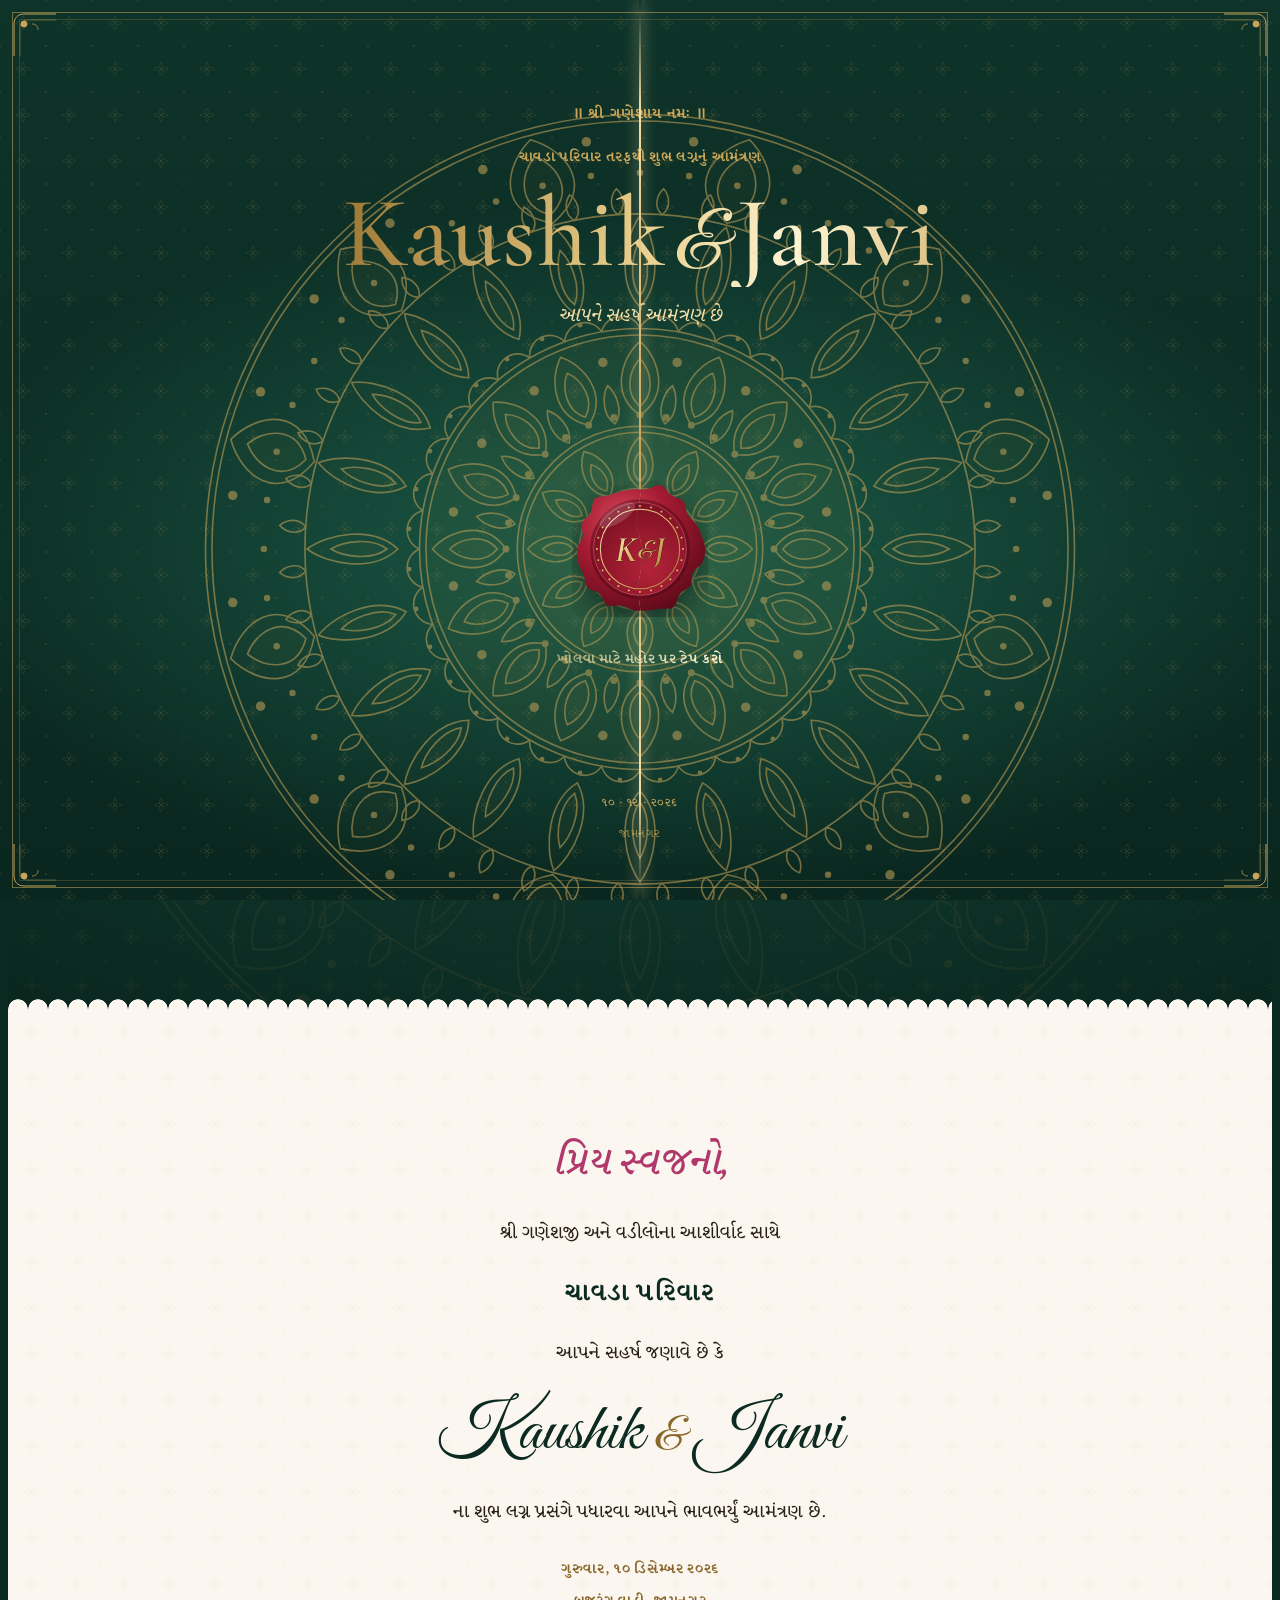
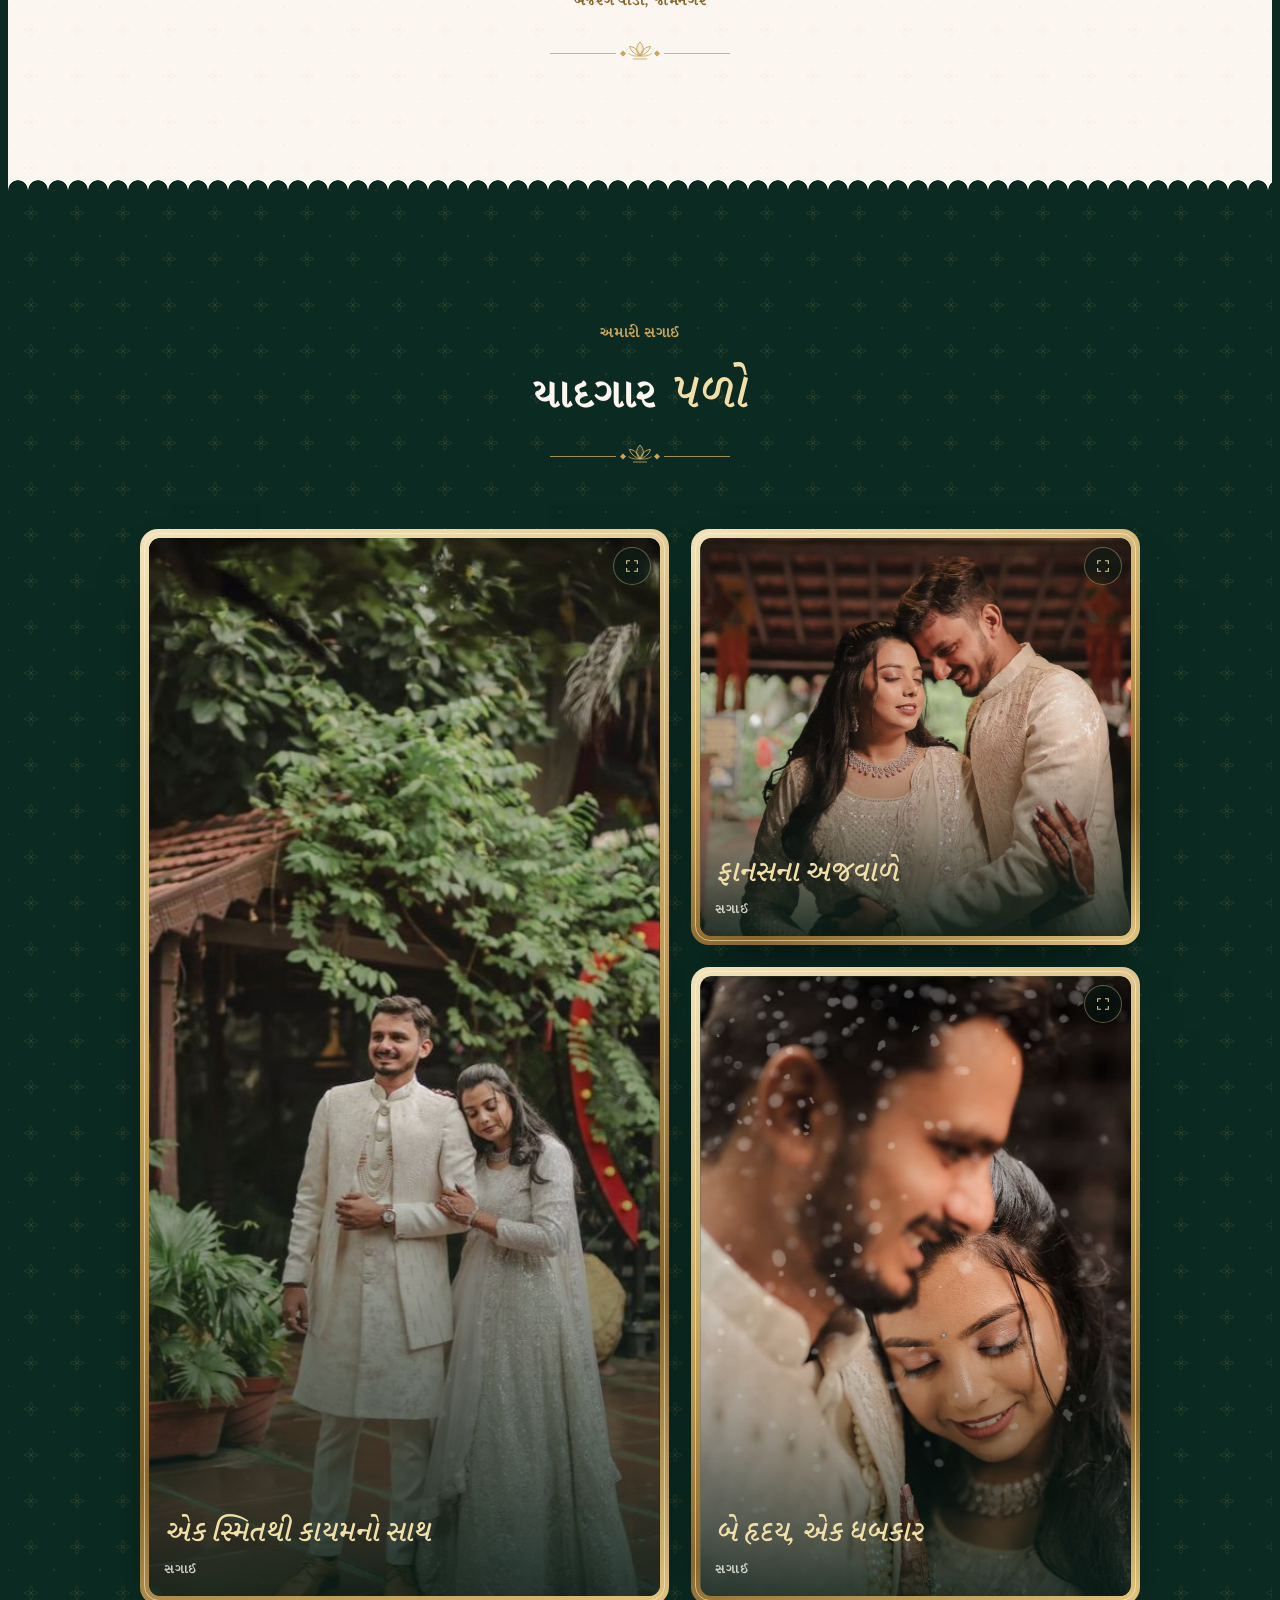
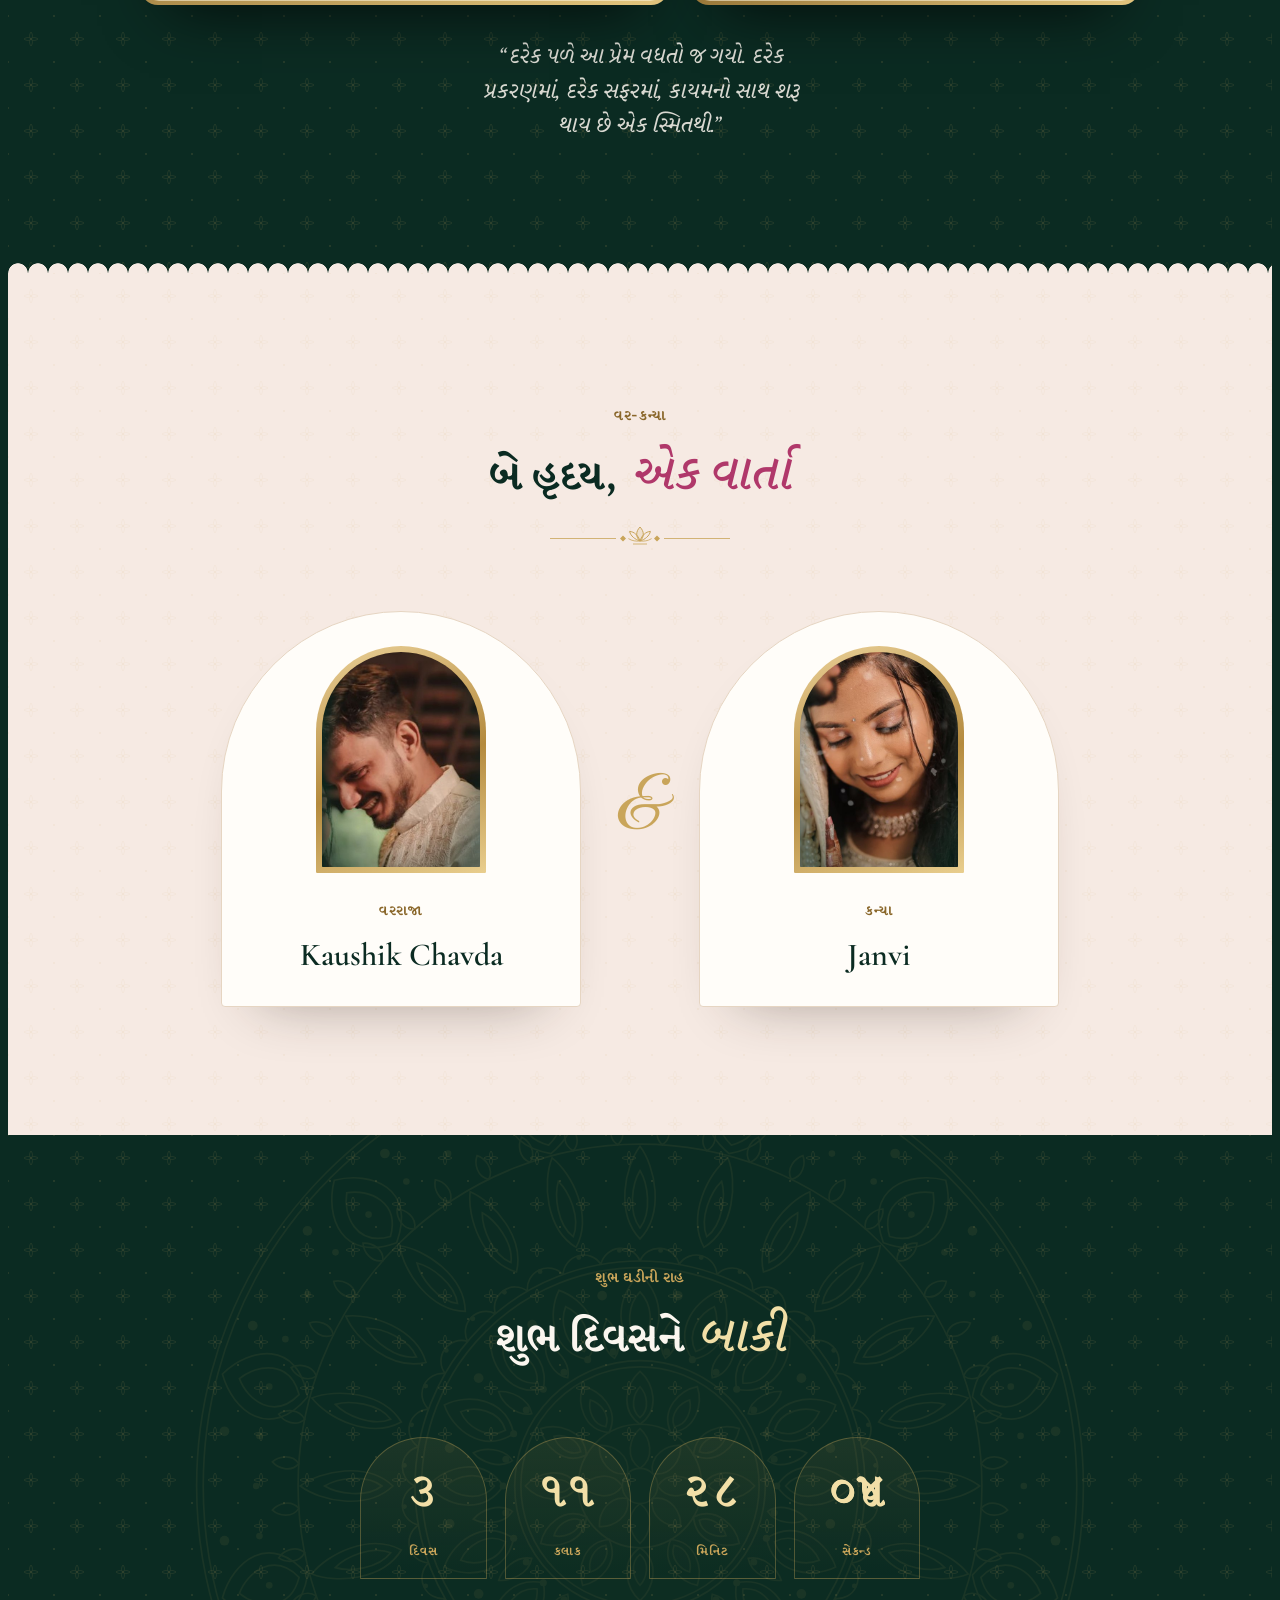
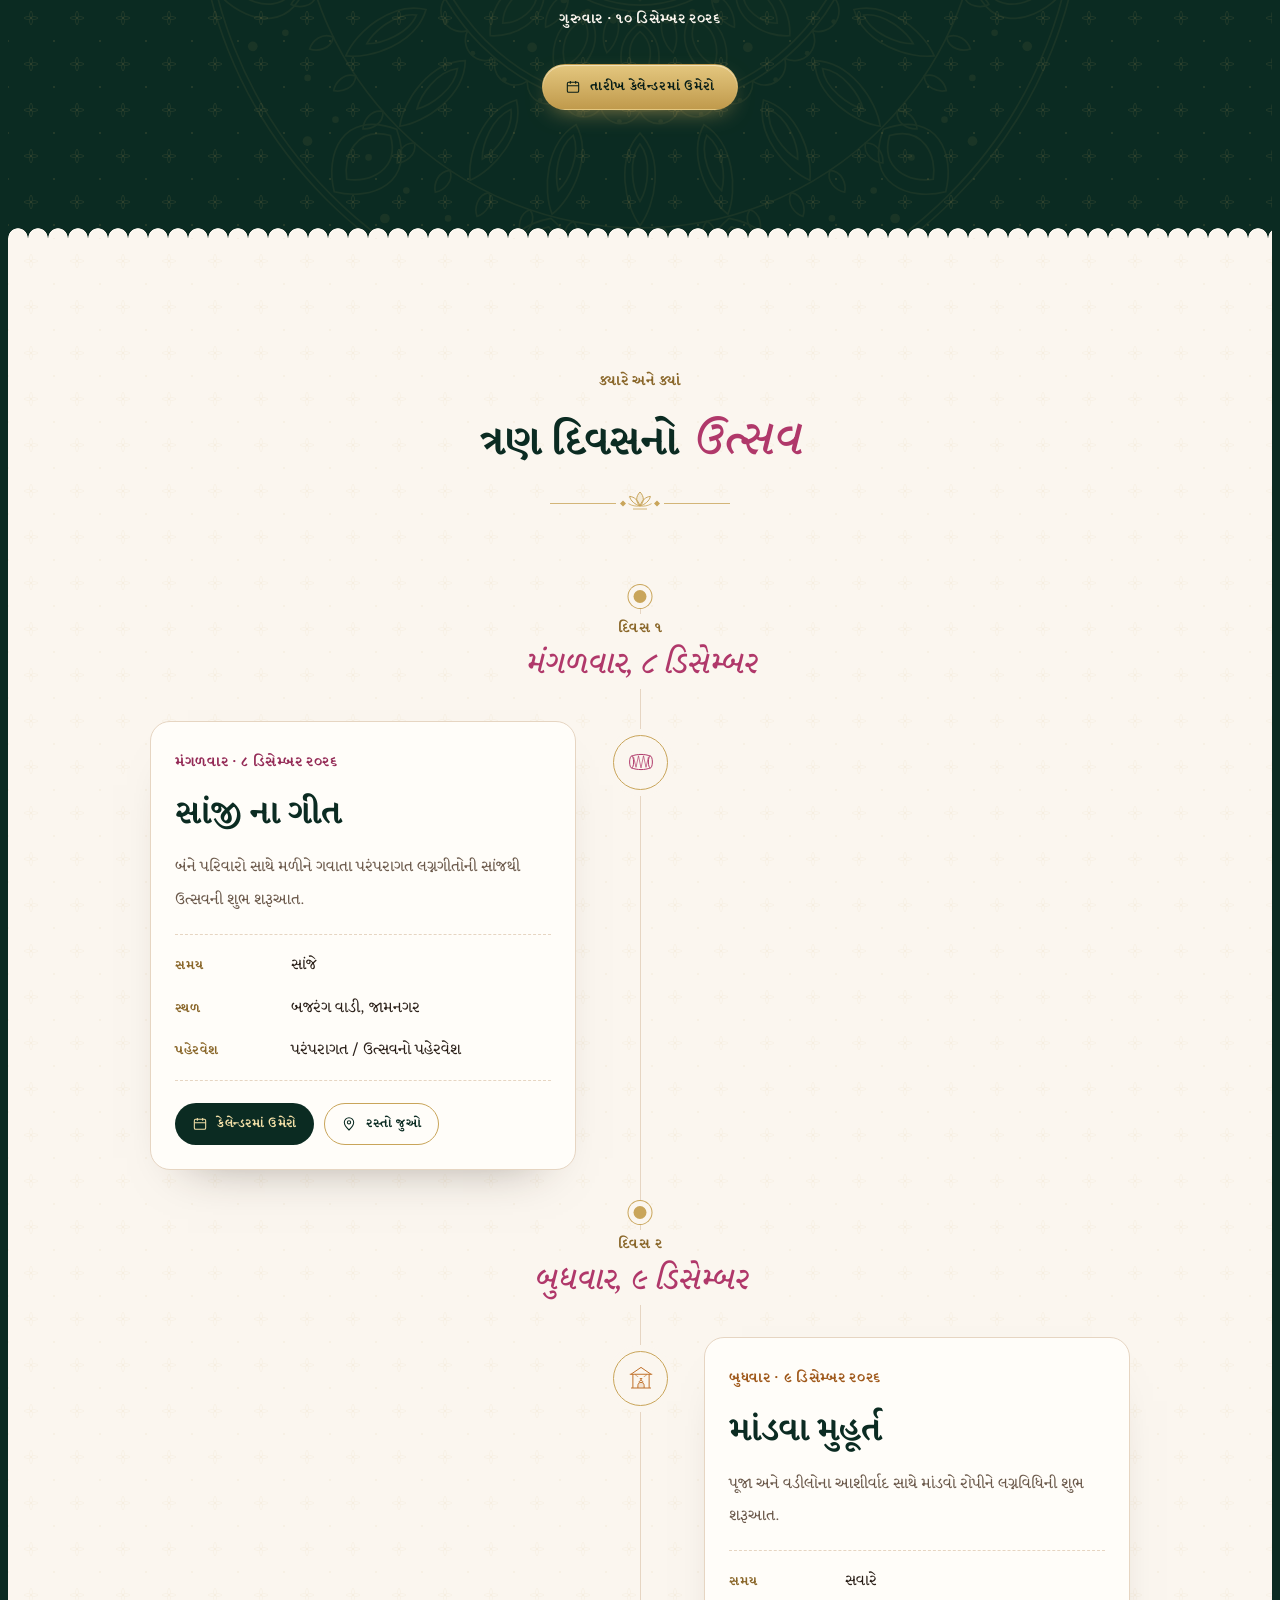
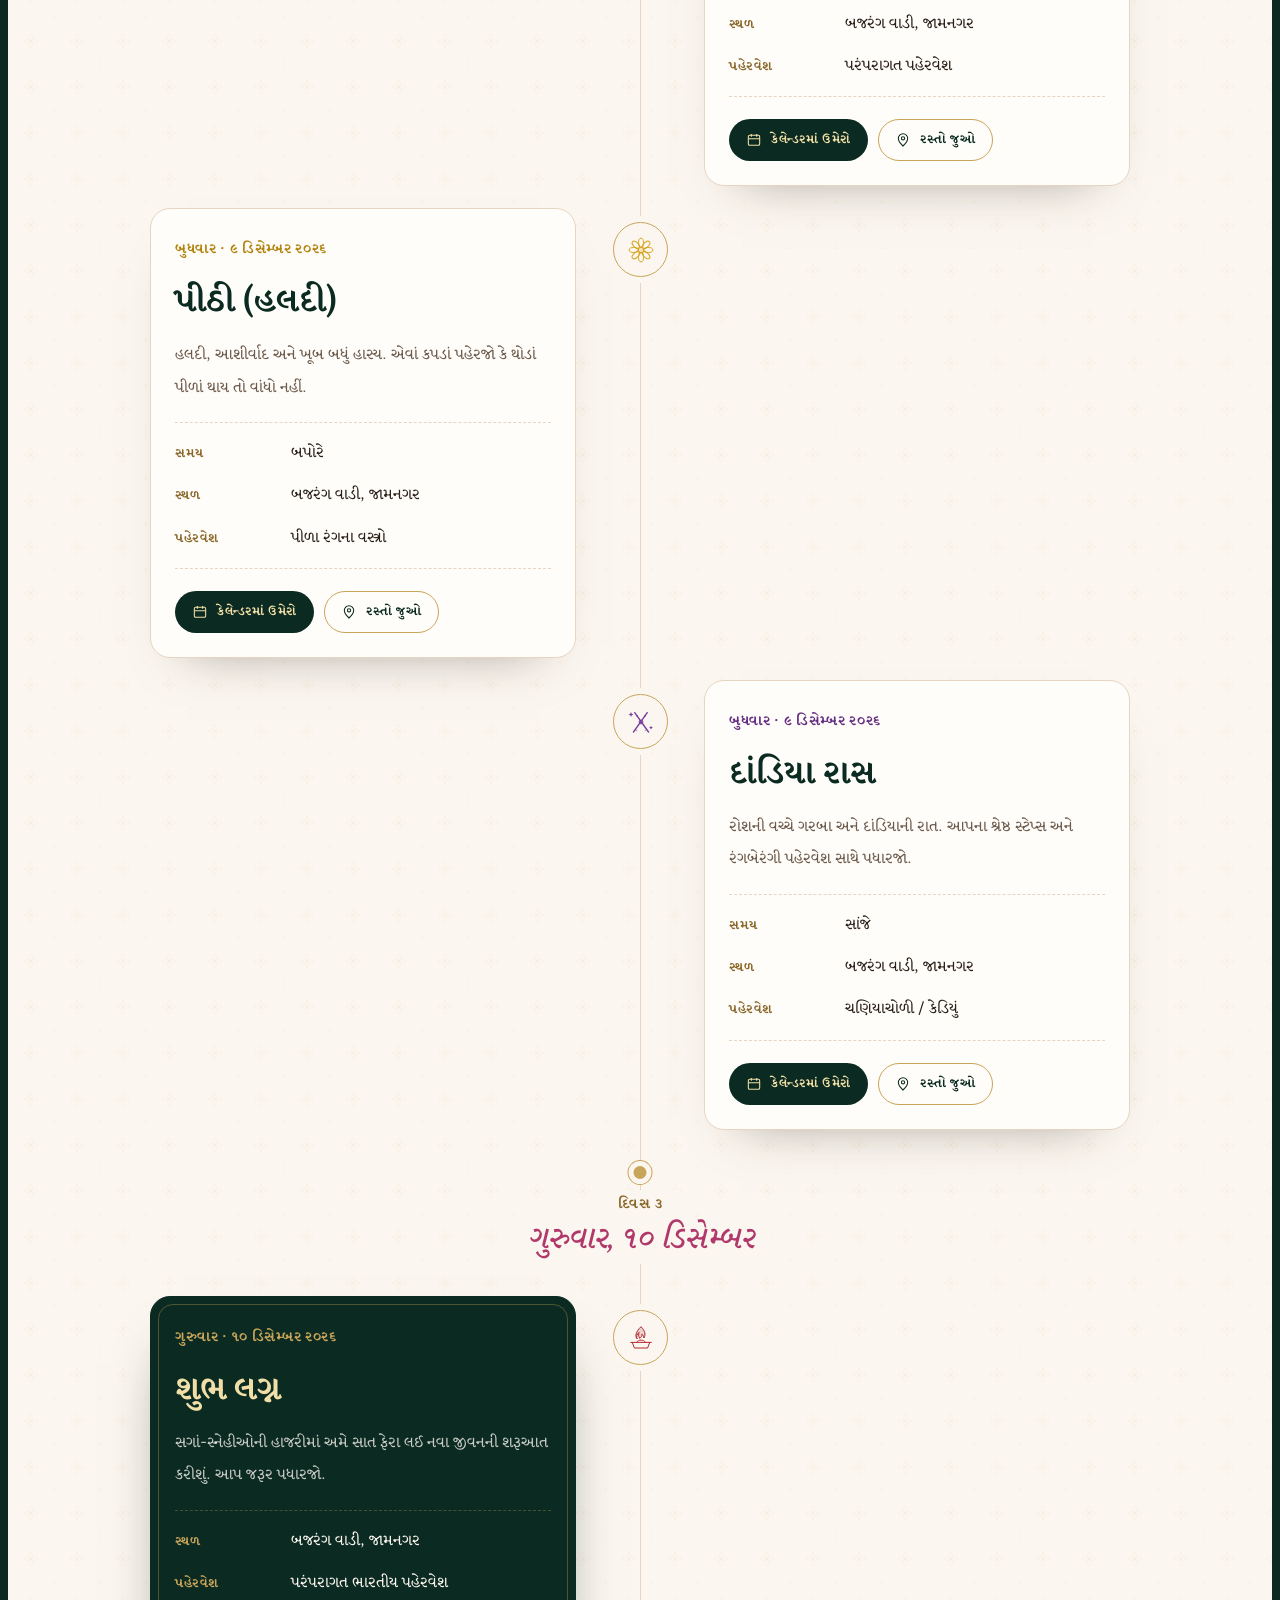
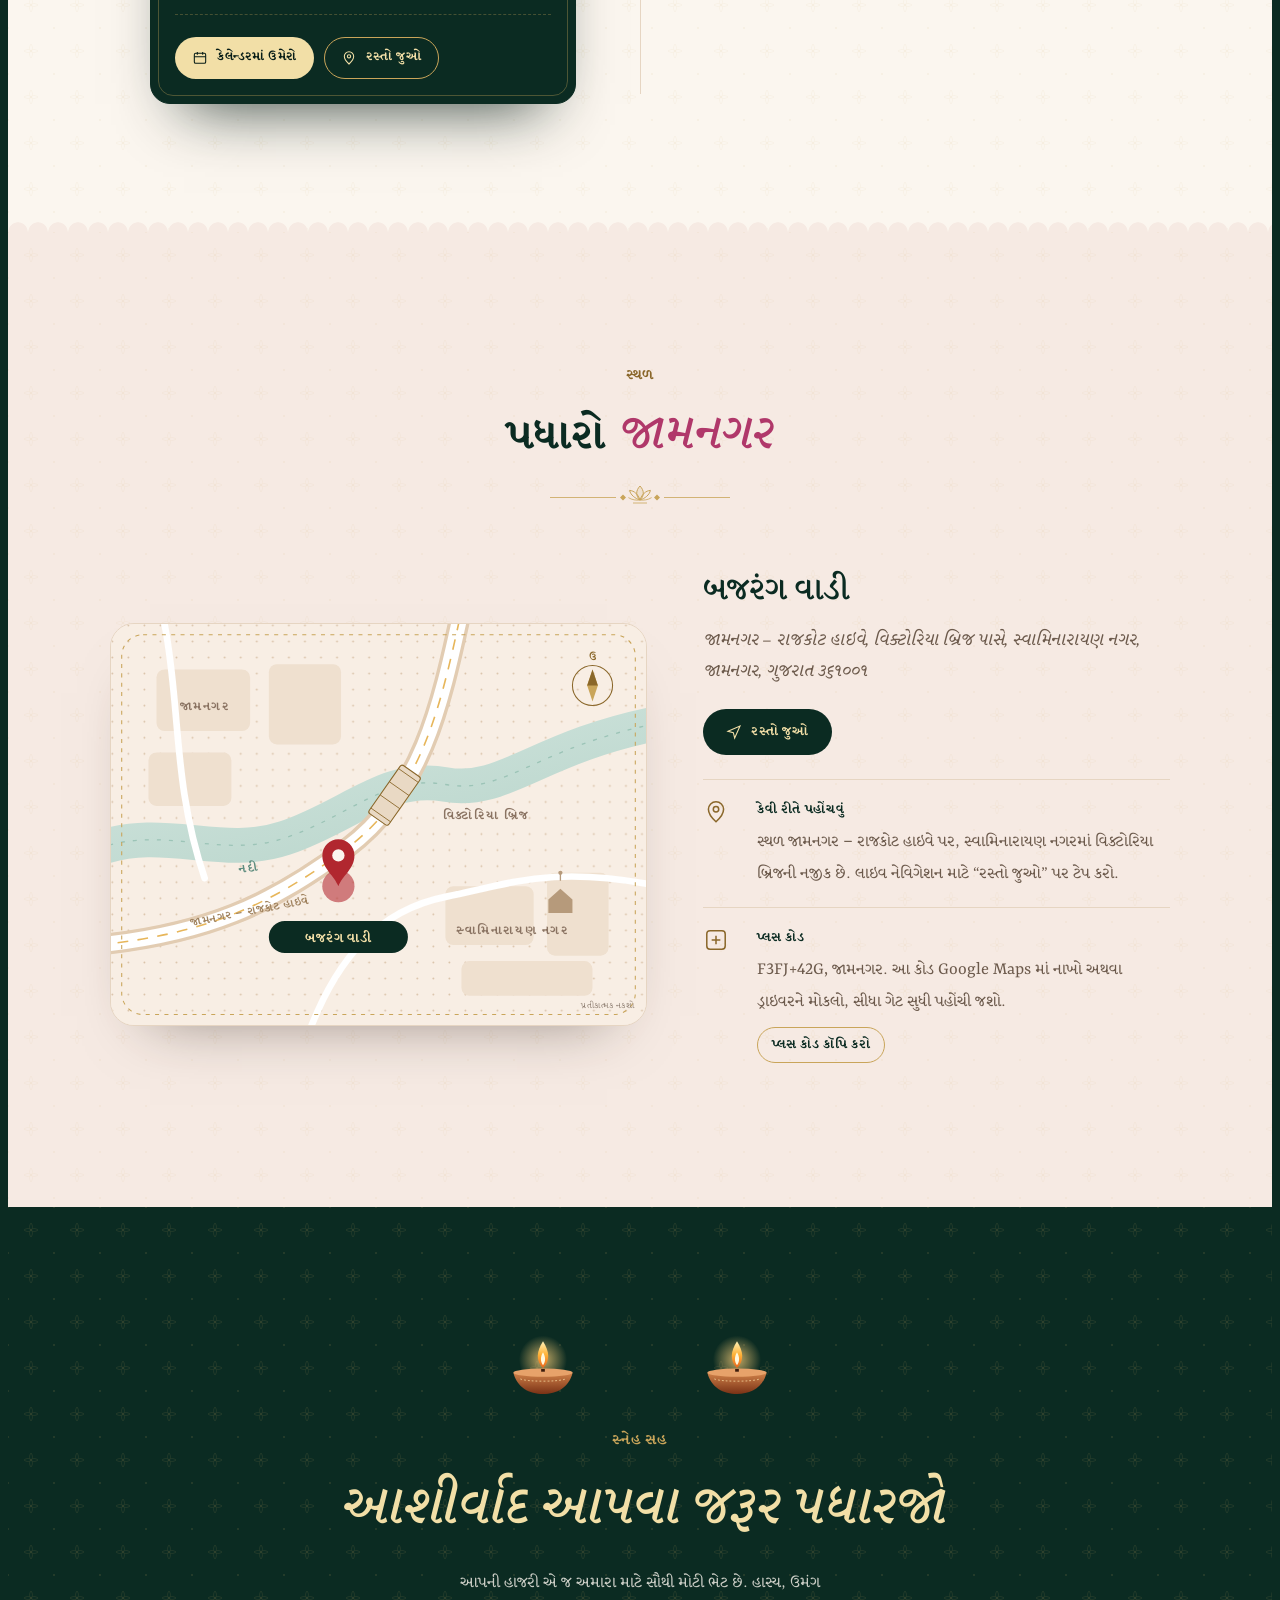
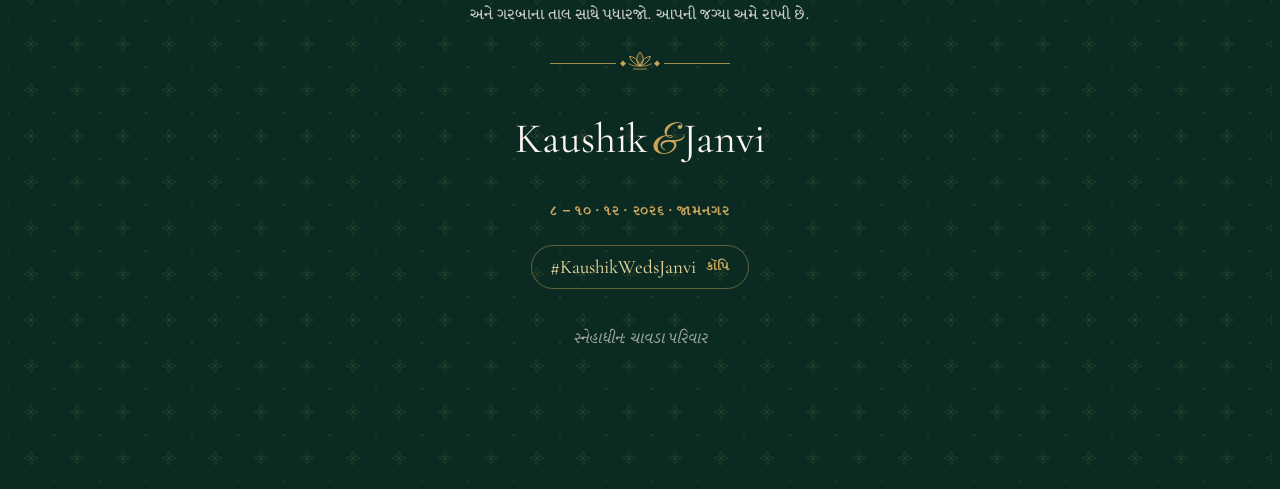
==== gu/index.html @ 01db0f42 "Rename Sangeet to Sanji na Geet, remove music and photo credit Co-Authored-By: Claude Opus 5.5 <nore" ====
<!doctype html>
<html lang="gu" prefix="og: https://ogp.me/ns#">
<head>
<meta charset="utf-8">
<meta name="viewport" content="width=device-width,initial-scale=1,viewport-fit=cover">
<title>Kaushik weds Janvi · શુભ લગ્ન</title>
<meta name="description" content="ચાવડા પરિવાર તરફથી સ્નેહભર્યું આમંત્રણ · ૮ – ૧૦ ડિસેમ્બર ૨૦૨૬ · બજરંગ વાડી, જામનગર">
<meta property="og:title" content="Kaushik weds Janvi · શુભ લગ્ન">
<meta property="og:description" content="ચાવડા પરિવાર તરફથી સ્નેહભર્યું આમંત્રણ · ૮ – ૧૦ ડિસેમ્બર ૨૦૨૬ · બજરંગ વાડી, જામનગર">
<meta property="og:image" content="https://manavchavda31.github.io/Manavchavda31/share/og-gu.jpg">
<meta property="og:image:secure_url" content="https://manavchavda31.github.io/Manavchavda31/share/og-gu.jpg">
<meta property="og:image:type" content="image/jpeg">
<meta property="og:image:width" content="1200">
<meta property="og:image:height" content="630">
<meta property="og:image:alt" content="Kaushik અને Janvi, ૮ – ૧૦ ડિસેમ્બર ૨૦૨૬, જામનગર">
<meta property="og:url" content="https://manavchavda31.github.io/Manavchavda31/gu/">
<meta property="og:type" content="website">
<meta property="og:site_name" content="Kaushik weds Janvi">
<meta name="twitter:card" content="summary_large_image">
<meta name="twitter:title" content="Kaushik weds Janvi · શુભ લગ્ન">
<meta name="twitter:description" content="ચાવડા પરિવાર તરફથી સ્નેહભર્યું આમંત્રણ · ૮ – ૧૦ ડિસેમ્બર ૨૦૨૬ · બજરંગ વાડી, જામનગર">
<meta name="twitter:image" content="https://manavchavda31.github.io/Manavchavda31/share/og-gu.jpg">
<meta name="theme-color" content="#0B2B22">
<link rel="icon" href="data:image/svg+xml,%3Csvg xmlns='http://www.w3.org/2000/svg' viewBox='0 0 64 64'%3E%3Ccircle cx='32' cy='32' r='30' fill='%230B2B22'/%3E%3Ctext x='32' y='42' text-anchor='middle' font-family='Georgia' font-style='italic' font-size='26' fill='%23F2DFA7'%3EK%26J%3C/text%3E%3C/svg%3E">
</head>
<body>
<title>Kaushik &amp; Janvi કંકોત્રી</title>
<meta name="claude:viewport-fit-sides" content="cover">
<meta name="description" content="ચાવડા પરિવાર તરફથી Kaushik અને Janvi ના શુભ લગ્નનું આમંત્રણ.">
<link rel="preconnect" href="https://fonts.googleapis.com">
<link rel="preconnect" href="https://fonts.gstatic.com" crossorigin>
<link rel="stylesheet" href="https://fonts.googleapis.com/css2?family=Cormorant+Garamond:ital,wght@0,400;0,500;0,600;0,700;1,400;1,500;1,600&family=Cinzel:wght@400;500;600&family=Great+Vibes&family=Rasa:ital,wght@0,400;0,500;0,600;0,700;1,400;1,500;1,600&family=Noto+Serif+Gujarati:wght@400;500;600&display=swap">
<script>document.documentElement.classList.add('js');document.documentElement.lang='gu';</script>
<style>
/* Layout: a folded card read top to bottom. Full-bleed bands alternate emerald and ivory with lace-scalloped seams;
   content sits in one narrow column, opening to two columns only for the couple, the timeline and the venue. */
:root{
  --emerald-950:#071D17; --emerald-900:#0B2B22; --emerald-800:#10392D; --emerald-700:#1A5242;
  --gold:#C9A55A; --gold-hi:#F2DFA7; --gold-lo:#8A672A;
  --paper:#FBF6EF; --blush:#F6EAE3; --ink:#2B2019; --ink-soft:#6C5A4C; --line:#E6D5C2;
  --rani:#B0386A; --sindoor:#B1272F; --marigold:#E8891E; --haldi:#D9A520; --lake:#CFE2DB;
  --f-display:"Cormorant Garamond","Cormorant",Garamond,"Times New Roman",serif;
  --f-script:"Great Vibes","Snell Roundhand","Apple Chancery",cursive;
  --f-label:"Cinzel","Trajan Pro",Georgia,serif;
  --f-body:"Cormorant Garamond",Garamond,Georgia,serif;
  --f-deva:"Tiro Devanagari Hindi","Noto Serif Devanagari","Kohinoor Devanagari",serif;
  --ease:cubic-bezier(.2,.8,.2,1);
  color-scheme:light;
}
*,*::before,*::after{box-sizing:border-box}
[hidden]{display:none!important}
html{scroll-behavior:smooth;-webkit-text-size-adjust:100%}
body{background:var(--emerald-900);color:var(--ink);font-family:var(--f-body);font-size:19.5px;font-weight:500;line-height:1.55;font-variant-numeric:lining-nums;-webkit-font-smoothing:antialiased;overflow-x:clip}
body.locked{overflow:hidden}
h1,h2,h3,p{margin:0}
h1,h2,h3{text-wrap:balance;font-weight:500}
a{color:inherit}
button{font:inherit;color:inherit}
:focus-visible{outline:2px solid var(--gold);outline-offset:3px;border-radius:4px}
::selection{background:var(--gold-hi);color:var(--emerald-900)}

/* ---------- shared type ---------- */
.eyebrow{font-family:var(--f-label);font-size:12.5px;font-weight:500;letter-spacing:.3em;text-transform:uppercase;color:var(--gold-lo)}
.green .eyebrow{color:var(--gold)}
.h2{font-family:var(--f-display);font-size:clamp(34px,7vw,54px);line-height:1.08;letter-spacing:-.005em;color:var(--emerald-900)}
.green .h2{color:var(--paper)}
.h2 em,.script{font-family:var(--f-script);font-style:normal;font-weight:400;color:var(--rani);font-size:1.12em;line-height:.8;letter-spacing:0;padding-inline:.04em}
.green .h2 em{color:var(--gold-hi)}
.deva{font-family:var(--f-deva);font-size:16px;letter-spacing:.04em;color:var(--gold)}
.foil{background:linear-gradient(105deg,#9C7631 0%,#E9CF8C 20%,#FFF4D2 30%,#C9A55A 44%,#8E6B2D 60%,#E7CB86 78%,#A8823A 100%);background-size:260% 100%;-webkit-background-clip:text;background-clip:text;color:transparent;animation:foil 8s linear infinite}
@keyframes foil{from{background-position:100% 0}to{background-position:-160% 0}}
.sh{display:grid;justify-items:center;gap:14px;text-align:center;margin-bottom:clamp(40px,7vw,64px)}
.orn{width:180px;height:22px;color:var(--gold)}
.orn svg{display:block;width:100%;height:100%}
.center{text-align:center}

/* ---------- bands ---------- */
.band{position:relative;overflow-x:clip;--bb:var(--paper);background:var(--bb);padding-block:clamp(76px,12vw,128px);padding-left:max(16px,env(safe-area-inset-left,0px));padding-right:max(16px,env(safe-area-inset-right,0px))}
.band::before{content:"";position:absolute;left:0;right:0;top:-10px;height:10px;background:radial-gradient(circle at 10px 10px,var(--bb) 9.4px,transparent 10px) 0 0/20px 20px repeat-x;pointer-events:none}
.band.green{--bb:var(--emerald-900);color:var(--paper)}
.band.blush{--bb:var(--blush)}
.band.paper{--bb:var(--paper)}
.wrap{max-width:1060px;margin:0 auto;position:relative}
.narrow{max-width:660px}
.texture::after{content:"";position:absolute;inset:0;pointer-events:none;opacity:.5;background-image:url("data:image/svg+xml,%3Csvg xmlns='http://www.w3.org/2000/svg' width='46' height='46' viewBox='0 0 46 46'%3E%3Cg fill='none' stroke='%23C9A55A' stroke-width='.6' opacity='.35'%3E%3Cpath d='M23 16c2 3 2 5 0 7c-2-2-2-4 0-7zM23 30c2-3 2-5 0-7c-2 2-2 4 0 7zM16 23c3-2 5-2 7 0c-2 2-4 2-7 0zM30 23c-3-2-5-2-7 0c2 2 4 2 7 0z'/%3E%3C/g%3E%3Cg fill='%23C9A55A' opacity='.35'%3E%3Ccircle cx='0' cy='0' r='1'/%3E%3Ccircle cx='46' cy='0' r='1'/%3E%3Ccircle cx='0' cy='46' r='1'/%3E%3Ccircle cx='46' cy='46' r='1'/%3E%3C/g%3E%3C/svg%3E")}
.paper.texture::after,.blush.texture::after{opacity:.28}
.band > .wrap{z-index:1}

/* ---------- buttons ---------- */
.btn{display:inline-flex;align-items:center;justify-content:center;gap:9px;min-height:46px;padding:0 22px;border-radius:999px;font-family:var(--f-label);font-size:13px;letter-spacing:.2em;text-transform:uppercase;text-decoration:none;cursor:pointer;border:1px solid transparent;transition:transform .3s var(--ease),background-color .3s,color .3s,box-shadow .3s}
.btn svg{width:16px;height:16px;flex:none}
.btn:hover{transform:translateY(-2px)}
.btn-gold{background:linear-gradient(180deg,#E4C77F,#C09A4C);color:var(--emerald-950);box-shadow:0 8px 24px -10px rgba(201,165,90,.8),inset 0 1px 0 rgba(255,255,255,.45)}
.btn-dark{background:var(--emerald-900);color:var(--gold-hi)}
.btn-dark:hover{background:var(--emerald-700)}
.btn-line{border-color:var(--gold);color:var(--emerald-900);background:transparent}
.btn-line:hover{background:var(--emerald-900);color:var(--gold-hi);border-color:var(--emerald-900)}
.green .btn-line{color:var(--gold-hi)}
.green .btn-line:hover{background:var(--gold-hi);color:var(--emerald-950);border-color:var(--gold-hi)}

/* ---------- petals canvas ---------- */
#petals{position:fixed;inset:0;width:100%;height:100%;pointer-events:none;z-index:60}

/* ---------- gate ---------- */
.gate{display:none}
.js .gate{display:block;position:fixed;inset:0;z-index:50;perspective:1700px;overflow:hidden;cursor:pointer;--seal-y:61%}
.door{position:absolute;top:0;bottom:0;width:50%;overflow:hidden;will-change:transform;backface-visibility:hidden;transition:transform 2s cubic-bezier(.66,0,.22,1) .45s,opacity .5s ease 2.05s}
.door-l{left:0;transform-origin:0 50%}
.door-r{right:0;transform-origin:100% 50%}
.door-face{position:absolute;top:0;bottom:0;width:200%}
.door-l .door-face{left:0}
.door-r .door-face{right:0}
.door::after{content:"";position:absolute;inset:0;opacity:0;transition:opacity 1.6s ease .5s;pointer-events:none}
.door-l::after{background:linear-gradient(90deg,rgba(0,0,0,.65),rgba(0,0,0,.15))}
.door-r::after{background:linear-gradient(270deg,rgba(0,0,0,.65),rgba(0,0,0,.15))}
.gate.open .door-l{transform:rotateY(-100deg);opacity:0}
.gate.open .door-r{transform:rotateY(100deg);opacity:0}
.gate.open .door::after{opacity:1}
.gate.fade{transition:opacity .7s ease;opacity:0}

.cover{position:absolute;inset:0;background:
   radial-gradient(ellipse 80% 55% at 50% 61%,#1C5B47 0%,rgba(16,57,45,.0) 70%),
   linear-gradient(180deg,#0E3329,#0A271F);color:var(--gold)}
.cover::before{content:"";position:absolute;inset:0;opacity:.55;background-image:inherit}
.cover-frame{position:absolute;inset:12px;border:1px solid rgba(201,165,90,.55);pointer-events:none}
.cover-frame::before{content:"";position:absolute;inset:6px;border:1px solid rgba(201,165,90,.22)}
.corner{position:absolute;width:46px;height:46px;color:var(--gold)}
.corner svg{width:100%;height:100%;display:block}
.corner.tl{top:-1px;left:-1px}.corner.tr{top:-1px;right:-1px;transform:scaleX(-1)}
.corner.bl{bottom:-1px;left:-1px;transform:scaleY(-1)}.corner.br{bottom:-1px;right:-1px;transform:scale(-1,-1)}
.cover-mandala{position:absolute;left:50%;top:var(--seal-y);width:min(150vw,98vh);aspect-ratio:1;transform:translate(-50%,-50%);color:var(--gold);opacity:.55}
.cover-mandala svg{width:100%;height:100%;display:block}
.cover-top{position:absolute;left:0;right:0;top:max(11%,64px);display:grid;justify-items:center;gap:12px;text-align:center;padding:0 24px}
.cover-label{font-family:var(--f-label);font-size:12px;letter-spacing:.42em;color:var(--gold);text-transform:uppercase}
.cover-names{font-family:var(--f-display);font-weight:500;font-size:clamp(40px,11vw,100px);line-height:1;letter-spacing:.01em;white-space:nowrap}
.cover-names i{font-family:var(--f-script);font-style:normal;font-size:.8em;padding:0 .12em}
.cover-guest{font-family:var(--f-body);font-style:italic;font-size:18px;color:var(--gold-hi);opacity:.92;min-height:1.4em}
.cover-bottom{position:absolute;left:0;right:0;bottom:max(6%,40px);text-align:center;font-family:var(--f-label);font-size:13px;letter-spacing:.38em;color:var(--gold)}
.cover-bottom span{display:block;margin-top:6px;font-size:11px;letter-spacing:.5em;opacity:.7}

.seam{position:absolute;top:0;bottom:0;left:50%;width:2px;margin-left:-1px;background:linear-gradient(180deg,transparent,var(--gold-hi) 12%,var(--gold) 50%,var(--gold-hi) 88%,transparent);box-shadow:0 0 14px 1px rgba(242,223,167,.55);transition:opacity .4s ease .6s}
.gate.open .seam{opacity:0}
.flash{position:absolute;inset:0;pointer-events:none;opacity:0;background:radial-gradient(ellipse 60% 70% at 50% 61%,#FFFBEE 0%,rgba(255,243,214,.9) 28%,rgba(255,232,190,0) 72%)}
.gate.open .flash{animation:flash 2.3s ease .3s forwards}
@keyframes flash{0%{opacity:0;transform:scaleX(.03)}28%{opacity:1;transform:scaleX(1)}100%{opacity:0;transform:scaleX(1.25)}}

.seal{position:absolute;left:50%;top:var(--seal-y);width:clamp(104px,28vw,136px);aspect-ratio:1;margin:0;padding:0;border:0;background:none;cursor:pointer;z-index:3;border-radius:50%;transform:translate(-50%,-50%)}
.seal-in{position:absolute;inset:0;transition:transform .4s var(--ease)}
.anim .seal-in{animation:stamp 1s cubic-bezier(.25,1.55,.45,1) 1.5s both}
.seal:hover .seal-in{transform:scale(1.05)}
.seal-half{position:absolute;inset:0;filter:drop-shadow(0 10px 16px rgba(0,0,0,.45));transition:transform 1.2s cubic-bezier(.45,0,.25,1),opacity 1s ease .2s}
.seal-half svg{display:block;width:100%;height:100%}
.seal-half.l{clip-path:polygon(0 0,52% 0,47% 30%,53% 55%,48% 78%,51% 100%,0 100%)}
.seal-half.r{clip-path:polygon(52% 0,100% 0,100% 100%,51% 100%,48% 78%,53% 55%,47% 30%)}
.seal::before,.seal::after{content:"";position:absolute;inset:-6px;border-radius:50%;border:1px solid var(--gold-hi);opacity:0;animation:halo 2.8s ease-out 2.6s infinite;pointer-events:none}
.seal::after{animation-delay:4s}
@keyframes halo{0%{transform:scale(.95);opacity:.75}100%{transform:scale(1.7);opacity:0}}
@keyframes stamp{0%{transform:scale(2.2) rotate(-14deg);opacity:0}55%{opacity:1}100%{transform:scale(1) rotate(0)}}
.gate.cracking .seal-in{animation:wobble .38s ease both}
@keyframes wobble{0%{transform:scale(1)}30%{transform:scale(.92) rotate(-3deg)}60%{transform:scale(1.06) rotate(2deg)}100%{transform:scale(1)}}
.gate.open .seal::before,.gate.open .seal::after{display:none}
.gate.open .seal-half.l{transform:translate(-70%,14%) rotate(-32deg);opacity:0}
.gate.open .seal-half.r{transform:translate(70%,14%) rotate(32deg);opacity:0}
.tap-hint{position:absolute;left:0;right:0;top:calc(var(--seal-y) + clamp(76px,17vw,96px));text-align:center;font-family:var(--f-label);font-size:12px;letter-spacing:.42em;text-transform:uppercase;color:var(--gold-hi);pointer-events:none;transition:opacity .4s}
.tap-hint span{display:inline-block;background:linear-gradient(90deg,rgba(242,223,167,.55) 0%,#FFF6DA 50%,rgba(242,223,167,.55) 100%);background-size:200% 100%;-webkit-background-clip:text;background-clip:text;color:transparent;animation:foil 3s linear infinite}
.gate.cracking .tap-hint{animation:none;opacity:0}
.gate.open .seal{visibility:hidden;transition:visibility 0s 1.3s}
.seal:focus-visible{outline-offset:8px;border-radius:50%}

/* gate entrance */
.anim .cover-top > *{opacity:0;transform:translateY(14px);animation:rise 1.2s var(--ease) both}
.anim .cover-top > :nth-child(1){animation-delay:.2s}
.anim .cover-top > :nth-child(2){animation-delay:.45s}
.anim .cover-top > :nth-child(3){animation-delay:.7s}
.anim .cover-top > :nth-child(4){animation-delay:1.1s}
.anim .cover-mandala{animation:mandalaIn 2.6s var(--ease) both}
.anim .cover-bottom,.anim .tap-hint{animation:fadeIn 1.2s ease 2.2s both}
@keyframes rise{to{opacity:1;transform:none}}
@keyframes fadeIn{from{opacity:0}to{opacity:1}}
@keyframes mandalaIn{from{opacity:0;transform:translate(-50%,-50%) scale(.86) rotate(-12deg)}to{opacity:.55;transform:translate(-50%,-50%) scale(1) rotate(0)}}

/* ---------- hero ---------- */
.hero{position:relative;min-height:100svh;display:grid;place-items:center;overflow:hidden;color:var(--paper);background:radial-gradient(ellipse 90% 60% at 50% 55%,#1A5442 0%,#0E3329 55%,#09241C 100%);padding:138px max(16px,env(safe-area-inset-right,0px)) 88px max(16px,env(safe-area-inset-left,0px))}
.hero-col{position:relative;z-index:1;display:grid;justify-items:center;gap:18px}
.hero-top{display:grid;justify-items:center;gap:8px;text-align:center}
.hero-top .eyebrow{color:var(--gold);font-size:12px;letter-spacing:.26em}
.hero-stage{position:absolute;inset:0;transition:transform 2.6s var(--ease) .3s,filter 2.2s ease .3s}
.anim body:not(.opened) .hero-stage{transform:scale(1.08);filter:brightness(.6)}
.hero-mandala{position:absolute;left:50%;top:55%;width:min(150vw,1100px);aspect-ratio:1;translate:-50% -50%;color:var(--gold);opacity:.13}
.hero-mandala > div{width:100%;height:100%;animation:spin 160s linear infinite}
.hero-mandala svg{width:100%;height:100%;display:block}
@keyframes spin{to{transform:rotate(360deg)}}
.toran{position:absolute;left:0;top:0;width:100%;height:170px;z-index:2;overflow:visible;transition:transform 1.5s var(--ease) .35s;filter:drop-shadow(0 6px 6px rgba(0,0,0,.35))}
.anim body:not(.opened) .toran{transform:translateY(-110%)}
.strand{transform-box:fill-box;transform-origin:50% 0;animation:sway var(--d,3s) ease-in-out var(--dl,0s) infinite alternate}
@keyframes sway{from{transform:rotate(-3.2deg)}to{transform:rotate(3.2deg)}}

.arch-box{position:relative;z-index:1;width:min(88vw,440px);aspect-ratio:300/468}
.arch-photo{position:absolute;inset:0;-webkit-mask:url("data:image/svg+xml,%3Csvg xmlns='http://www.w3.org/2000/svg' viewBox='0 0 300 468' preserveAspectRatio='none'%3E%3Cpath d='M22 468V194C22 122 98 96 150 40C202 96 278 122 278 194V468Z'/%3E%3C/svg%3E") center/100% 100% no-repeat;mask:url("data:image/svg+xml,%3Csvg xmlns='http://www.w3.org/2000/svg' viewBox='0 0 300 468' preserveAspectRatio='none'%3E%3Cpath d='M22 468V194C22 122 98 96 150 40C202 96 278 122 278 194V468Z'/%3E%3C/svg%3E") center/100% 100% no-repeat;overflow:hidden;background:var(--emerald-800);transition:opacity 2s ease .9s,transform 2.4s var(--ease) .9s}
.arch-photo img{display:block;width:100%;height:100%;object-fit:cover;object-position:52% 0%;transform-origin:50% 22%;animation:kenburns 22s ease-in-out infinite alternate}
.arch-photo::after{content:"";position:absolute;inset:0;background:linear-gradient(0deg,rgba(8,32,25,.97) 0%,rgba(8,32,25,.9) 26%,rgba(8,32,25,.45) 46%,rgba(8,32,25,0) 62%),radial-gradient(ellipse 80% 50% at 50% 20%,transparent 50%,rgba(8,32,25,.35))}
@keyframes kenburns{from{transform:scale(1.02)}to{transform:scale(1.13) translateY(1.5%)}}
.anim body:not(.opened) .arch-photo{opacity:0;transform:scale(.94)}
.arch{position:absolute;inset:0;width:100%;height:100%;overflow:visible}
.arch path{fill:none;stroke:var(--gold);stroke-width:1.1}
.arch .a2{stroke-width:.6;opacity:.7}
.arch .fin{fill:var(--gold)}
.anim .arch path.draw{stroke-dasharray:1 1;stroke-dashoffset:1}
.anim .opened .arch path.draw{animation:draw 2.8s cubic-bezier(.6,0,.2,1) .8s forwards}
.anim .arch .fin{opacity:0}
.anim .opened .arch .fin{animation:fadeIn 1s ease 2.6s forwards}
@keyframes draw{to{stroke-dashoffset:0}}
.hero-inner{position:absolute;left:0;right:0;bottom:0;display:grid;justify-items:center;gap:10px;text-align:center;padding:0 9% 9%}
.hero-inner .eyebrow{color:var(--gold);font-size:12px;letter-spacing:.24em}
.names{display:grid;justify-items:center;gap:0;font-family:var(--f-display);font-weight:500;font-size:clamp(54px,15.5vw,92px);line-height:.95;margin-block:4px;text-shadow:0 2px 18px rgba(0,0,0,.25)}
.names .weds{font-family:var(--f-script);font-size:.5em;color:var(--gold-hi);line-height:1.1}
.hero .date{font-family:var(--f-label);font-size:14px;letter-spacing:.34em;color:var(--gold-hi)}
.hero .place{font-family:var(--f-body);font-style:italic;font-size:19px;color:rgba(251,246,239,.85)}
.anim .hero-inner > *,.anim .hero-top > *{opacity:0}
.anim .opened .hero-inner > *,.anim .opened .hero-top > *{animation:rise 1.2s var(--ease) both;animation-delay:var(--d)}
.anim .opened .names .nm{animation:nameIn 1.8s var(--ease) both;animation-delay:var(--d)}
.anim .names .nm,.anim .names .weds{opacity:0}
.anim .opened .names .weds{animation:rise 1.2s var(--ease) both;animation-delay:var(--d)}
@keyframes nameIn{from{opacity:0;letter-spacing:.32em;filter:blur(10px)}to{opacity:1;letter-spacing:.01em;filter:blur(0)}}
.scroll-cue{position:absolute;left:50%;bottom:26px;translate:-50% 0;display:grid;justify-items:center;gap:10px;font-family:var(--f-label);font-size:11px;letter-spacing:.4em;color:var(--gold);text-decoration:none;z-index:2}
.scroll-cue i{display:block;width:1px;height:42px;background:linear-gradient(var(--gold),transparent);transform-origin:top;animation:cue 2.2s ease-in-out infinite}
@keyframes cue{0%{transform:scaleY(0);opacity:1}60%{transform:scaleY(1);opacity:1}100%{transform:scaleY(1);opacity:0}}
.anim .scroll-cue{opacity:0}
.anim .opened .scroll-cue{animation:fadeIn 1s ease 3.6s both}

/* ---------- reveal ---------- */
.anim .rv{opacity:0;transform:translateY(34px);transition:opacity 1.1s ease,transform 1.2s var(--ease);transition-delay:var(--d,0s)}
.anim .rv-l{transform:translateX(-44px)}
.anim .rv-r{transform:translateX(44px)}
.anim .rv-zoom{transform:scale(.93)}
.anim .rv.in{opacity:1;transform:none}

/* ---------- letter ---------- */
.letter{display:grid;justify-items:center;gap:22px;text-align:center}
.greet{font-family:var(--f-script);font-size:clamp(34px,8vw,46px);color:var(--rani);line-height:1.1}
.letter .lede{font-size:clamp(19px,3.6vw,22px);color:var(--ink);max-width:34ch;line-height:1.55}
.parents{display:grid;gap:4px;font-family:var(--f-label);font-weight:500;letter-spacing:.08em;font-size:clamp(21px,4.6vw,27px);color:var(--emerald-900);line-height:1.3}
.parents .and{font-family:var(--f-body);font-style:italic;font-size:17px;color:var(--ink-soft)}
.letter .couple-line{font-family:var(--f-script);font-size:clamp(46px,11vw,68px);color:var(--emerald-900);line-height:1.15}
.letter .couple-line em{font-style:normal;color:var(--gold-lo);font-size:.7em}
.letter .when{font-family:var(--f-label);font-size:14px;letter-spacing:.26em;color:var(--gold-lo);text-transform:uppercase;line-height:1.9}
.elders{margin-top:10px;padding-top:24px;border-top:1px solid var(--line);font-size:15.5px;color:var(--ink-soft);max-width:46ch;line-height:1.7}
.elders b{display:block;font-family:var(--f-label);font-weight:400;font-size:11px;letter-spacing:.32em;color:var(--gold-lo);margin-bottom:6px}

/* ---------- couple ---------- */
.couple{display:grid;grid-template-columns:1fr;gap:28px;justify-items:center;align-items:center}
.person{width:100%;max-width:360px;display:grid;justify-items:center;text-align:center;gap:10px;padding:34px 26px 32px;background:#FFFDF9;border:1px solid var(--line);border-radius:999px 999px 22px 22px;box-shadow:0 30px 60px -40px rgba(43,32,25,.45);transform-style:preserve-3d;transition:transform .5s var(--ease)}
.portrait{position:relative;width:170px;aspect-ratio:3/4;border-radius:999px 999px 14px 14px;padding:6px;background:linear-gradient(160deg,#EBD198,#B48A3E 55%,#E9CE8E);margin-bottom:14px}
.portrait-in{position:relative;width:100%;height:100%;border-radius:999px 999px 10px 10px;overflow:hidden;display:grid;place-items:center;background:radial-gradient(circle at 50% 35%,#1E5A47,#0B2B22 75%);background-size:cover;background-position:center}
.portrait-in .initial{font-family:var(--f-script);font-size:96px;line-height:1;color:var(--gold-hi);transform:translateY(6px)}
.portrait-in.has-photo .initial{display:none}
.portrait-in::after{content:"";position:absolute;inset:0;background:linear-gradient(115deg,transparent 30%,rgba(255,248,225,.45) 48%,transparent 62%);transform:translateX(-120%);transition:transform 1.4s ease}
.person:hover .portrait-in::after,.person.in .portrait-in::after{transform:translateX(120%)}
.role{font-family:var(--f-label);font-size:12px;letter-spacing:.36em;color:var(--gold-lo);text-transform:uppercase}
.pname{font-family:var(--f-display);font-weight:600;font-size:32px;color:var(--emerald-900);line-height:1.15}
.pparents{font-style:italic;color:var(--ink-soft);font-size:16.5px;line-height:1.45}
.about{font-size:17px;color:var(--ink);max-width:30ch;margin-top:6px}
.amp{font-family:var(--f-script);font-size:76px;line-height:.8;color:var(--gold)}
.story{margin-top:clamp(64px,10vw,96px);display:grid;grid-template-columns:1fr;gap:0;position:relative}
.story-title{text-align:center;margin-bottom:26px}
.moment{display:grid;grid-template-columns:86px 1fr;gap:18px;align-items:start;padding:18px 0;border-top:1px solid var(--line)}
.moment:last-child{border-bottom:1px solid var(--line)}
.moment .yr{font-family:var(--f-display);font-size:32px;line-height:1;color:var(--gold-lo);font-variant-numeric:lining-nums}
.moment .yr small{display:block;font-family:var(--f-label);font-size:11px;letter-spacing:.28em;color:var(--ink-soft);margin-top:8px}
.moment p{font-size:17.5px;color:var(--ink);min-width:0}
.moment.last .yr{color:var(--rani)}

/* ---------- countdown ---------- */
.cd-mandala{position:absolute;left:50%;top:50%;width:min(130vw,900px);aspect-ratio:1;translate:-50% -50%;color:var(--gold);opacity:.08;pointer-events:none}
.cd-mandala > div{width:100%;height:100%;animation:spin 220s linear infinite reverse}
.cd-mandala svg{width:100%;height:100%;display:block}
.countdown{overflow:hidden}
.cd{display:grid;grid-template-columns:repeat(4,minmax(0,1fr));gap:clamp(8px,2.5vw,18px);margin:10px auto 26px;max-width:560px}
.cd-unit{display:grid;justify-items:center;gap:8px;padding:18px 4px 14px;border:1px solid rgba(201,165,90,.35);border-radius:999px 999px 12px 12px;background:linear-gradient(180deg,rgba(201,165,90,.09),rgba(201,165,90,0))}
.cd-num{position:relative;height:1.1em;overflow:hidden;font-family:var(--f-display);font-weight:500;font-size:clamp(34px,9vw,58px);line-height:1.1;color:var(--gold-hi);font-variant-numeric:tabular-nums lining-nums;min-width:2ch;text-align:center}
.cd-num span{display:block}
.cd-num span.out{position:absolute;inset:0;animation:cdOut .55s var(--ease) forwards}
.cd-num span.in{animation:cdIn .55s var(--ease) both}
@keyframes cdOut{to{transform:translateY(-70%);opacity:0;filter:blur(3px)}}
@keyframes cdIn{from{transform:translateY(70%);opacity:0;filter:blur(3px)}}
.cd-unit small{font-family:var(--f-label);font-size:11px;letter-spacing:.3em;color:var(--gold);text-transform:uppercase}
.cd-date{font-family:var(--f-label);font-size:13.5px;letter-spacing:.3em;color:var(--paper);opacity:.85;margin-bottom:28px;text-transform:uppercase;line-height:1.8}

/* ---------- events ---------- */
.timeline{position:relative;max-width:980px;margin:0 auto;display:grid;gap:30px;--p:0}
.tl-line{position:absolute;top:10px;bottom:10px;left:27px;width:1px;background:var(--line)}
.tl-line i{position:absolute;inset:0;background:linear-gradient(var(--gold),var(--rani));transform-origin:top;transform:scaleY(var(--p))}
.ev{position:relative;padding-left:74px}
.ev-medal{position:absolute;left:0;top:14px;width:55px;height:55px;border-radius:50%;display:grid;place-items:center;background:var(--paper);border:1px solid var(--gold);color:var(--c);box-shadow:0 0 0 6px var(--paper)}
.ev-medal svg{width:30px;height:30px}
.ev-card{position:relative;min-width:0;padding:26px 24px 24px;background:#FFFDF9;border:1px solid var(--line);border-radius:20px;box-shadow:0 26px 50px -38px rgba(43,32,25,.5);display:grid;gap:12px;transition:transform .5s var(--ease)}
.ev-day{font-family:var(--f-label);font-size:12px;letter-spacing:.28em;color:var(--c);text-transform:uppercase;filter:saturate(1.1) brightness(.8)}
.ev-title{font-family:var(--f-display);font-weight:600;font-size:clamp(30px,6.4vw,40px);line-height:1.08;color:var(--emerald-900)}
.ev-blurb{font-size:17px;color:var(--ink-soft)}
.ev-meta{display:grid;gap:10px;margin:6px 0 4px;padding:14px 0;border-block:1px dashed var(--line)}
.ev-meta div{display:grid;grid-template-columns:104px 1fr;gap:12px;align-items:baseline}
.ev-meta dt{font-family:var(--f-label);font-size:11px;letter-spacing:.26em;color:var(--gold-lo);text-transform:uppercase}
.ev-meta dd{margin:0;font-size:17px;color:var(--ink);min-width:0}
.ev-actions{display:flex;flex-wrap:wrap;gap:10px;margin-top:6px}
.ev-actions .btn{min-height:42px;padding:0 16px;font-size:12px;letter-spacing:.16em}
.ev.main .ev-card{background:var(--emerald-900);border-color:var(--emerald-900);color:var(--paper);box-shadow:0 34px 60px -34px rgba(7,29,23,.85)}
.ev.main .ev-card::before{content:"";position:absolute;inset:7px;border:1px solid rgba(201,165,90,.35);border-radius:15px;pointer-events:none}
.ev.main .ev-title{color:var(--gold-hi)}
.ev.main .ev-day{color:var(--gold);filter:none}
.ev.main .ev-blurb{color:rgba(251,246,239,.78)}
.ev.main .ev-meta{border-color:rgba(201,165,90,.3)}
.ev.main .ev-meta dt{color:var(--gold)}
.ev.main .ev-meta dd{color:var(--paper)}
.ev.main .btn-line{color:var(--gold-hi)}
.ev.main .btn-line:hover{background:var(--gold-hi);color:var(--emerald-950);border-color:var(--gold-hi)}
.ev.main .btn-dark{background:var(--gold-hi);color:var(--emerald-950)}
.muhurat{display:inline-flex;align-items:center;gap:10px;justify-self:start;padding:6px 14px 6px 8px;border-radius:999px;background:rgba(242,223,167,.12);border:1px solid rgba(242,223,167,.35);font-family:var(--f-label);font-size:12px;letter-spacing:.2em;color:var(--gold-hi);text-transform:uppercase}
.muhurat i{width:8px;height:8px;border-radius:50%;background:var(--marigold);box-shadow:0 0 0 0 rgba(232,137,30,.7);animation:ping 2s infinite}
@keyframes ping{70%{box-shadow:0 0 0 10px rgba(232,137,30,0)}100%{box-shadow:0 0 0 0 rgba(232,137,30,0)}}

.timeline.single{max-width:640px}
.timeline.single .tl-line{display:none}
.timeline.single .ev{width:auto;margin:0;padding:30px 0 0}
.timeline.single .ev-medal{left:50%;right:auto;top:0;transform:translateX(-50%);z-index:2;width:62px;height:62px;box-shadow:0 0 0 6px var(--paper)}
.timeline.single .ev-card{padding-top:48px;text-align:center;justify-items:center}
.timeline.single .ev-meta{width:100%;text-align:left}
.timeline.single .ev-actions{justify-content:center}
.tip-copy{margin-top:8px;min-height:36px;padding:0 14px;font-size:11px}
.day-mark{position:relative;display:grid;gap:0;padding-left:74px;margin-top:8px}
.day-mark:first-of-type{margin-top:0}
.day-mark::before{content:"";position:absolute;left:21px;top:12px;width:13px;height:13px;border-radius:50%;background:var(--gold);box-shadow:0 0 0 5px var(--paper),0 0 0 6px var(--gold)}
.dm-k{font-family:var(--f-label);font-size:12px;font-weight:600;letter-spacing:.34em;text-transform:uppercase;color:var(--gold-lo)}
.dm-d{font-family:var(--f-script);font-size:clamp(32px,8vw,40px);line-height:1.15;color:var(--rani)}
@media (max-width:520px){.day-mark{padding-left:58px}.day-mark::before{left:16px}}
@media (min-width:880px){
  .day-mark{padding:18px 0 10px;justify-items:center;text-align:center;margin-top:20px}
  .day-mark > span{position:relative;background:var(--paper);padding:0 18px}
  .day-mark::before{left:50%;top:-6px;transform:translateX(-50%)}
}
/* ---------- venue ---------- */
.venue{display:grid;grid-template-columns:1fr;gap:34px;align-items:center}
.map{position:relative;border-radius:24px;overflow:hidden;background:#F8EEE4;border:1px solid var(--line);box-shadow:0 30px 60px -40px rgba(43,32,25,.55);max-width:100%}
.map svg{display:block;width:100%;height:auto}
.map .pin{transform-box:fill-box;transform-origin:50% 100%;animation:pinBob 2.6s ease-in-out infinite}
@keyframes pinBob{0%,100%{transform:translateY(0)}50%{transform:translateY(-7px)}}
.map .pulse{transform-box:fill-box;transform-origin:center;animation:pulse 2.6s ease-out infinite}
.map .pulse.b{animation-delay:1.3s}
@keyframes pulse{0%{transform:scale(.3);opacity:.7}100%{transform:scale(2.4);opacity:0}}
.map .boat{animation:boat 18s ease-in-out infinite alternate}
@keyframes boat{from{transform:translate(0,0)}to{transform:translate(38px,-14px)}}
.map-note{position:absolute;right:12px;bottom:10px;font-family:var(--f-label);font-size:10px;letter-spacing:.24em;color:var(--ink-soft);opacity:.7}
.venue-info{display:grid;gap:14px;min-width:0}
.venue-info h3{font-family:var(--f-display);font-size:clamp(28px,6vw,38px);line-height:1.1;color:var(--emerald-900)}
.venue-info .addr{font-style:italic;color:var(--ink-soft);font-size:18px}
.venue-info .btns{display:flex;flex-wrap:wrap;gap:10px;margin:6px 0 10px}
.tips{list-style:none;margin:0;padding:0;display:grid;gap:0}
.tips li{display:grid;grid-template-columns:40px 1fr;gap:14px;padding:16px 0;border-top:1px solid var(--line)}
.tips li svg{width:26px;height:26px;color:var(--gold-lo);margin-top:3px}
.tips b{display:block;font-family:var(--f-label);font-weight:400;font-size:12px;letter-spacing:.26em;color:var(--emerald-900);text-transform:uppercase;margin-bottom:3px}
.tips p{font-size:16.5px;color:var(--ink-soft);min-width:0}

/* ---------- rsvp ---------- */
.rsvp{display:grid;gap:22px;padding:clamp(24px,5vw,40px);border:1px solid rgba(201,165,90,.35);border-radius:28px;background:linear-gradient(180deg,rgba(201,165,90,.07),rgba(201,165,90,.02))}
.field{display:grid;gap:9px;min-width:0}
.field > label,.field legend{font-family:var(--f-label);font-size:12px;letter-spacing:.28em;color:var(--gold);text-transform:uppercase;padding:0}
fieldset{border:0;margin:0;padding:0;min-width:0}
.rsvp input[type=text],.rsvp textarea{width:100%;font:inherit;font-size:19px;color:var(--paper);background:rgba(7,29,23,.55);border:1px solid rgba(201,165,90,.4);border-radius:14px;padding:13px 16px;transition:border-color .25s,background .25s}
.rsvp textarea{min-height:96px;resize:vertical}
.rsvp input::placeholder,.rsvp textarea::placeholder{color:rgba(251,246,239,.4);font-style:italic}
.rsvp input:focus,.rsvp textarea:focus{outline:none;border-color:var(--gold-hi);background:rgba(7,29,23,.8)}
.pills{display:flex;flex-wrap:wrap;gap:10px;margin-top:9px}
.pill{position:relative}
.pill input{position:absolute;opacity:0;inset:0;margin:0;cursor:pointer}
.pill span{display:inline-flex;align-items:center;gap:8px;min-height:44px;padding:0 18px;border-radius:999px;border:1px solid rgba(201,165,90,.45);font-size:17px;color:var(--paper);transition:background .25s,color .25s,border-color .25s;cursor:pointer}
.pill span::before{content:"";width:9px;height:9px;border-radius:50%;border:1px solid var(--gold);transition:background .25s}
.pill input:checked + span{background:var(--gold-hi);color:var(--emerald-950);border-color:var(--gold-hi)}
.pill input:checked + span::before{background:var(--emerald-900);border-color:var(--emerald-900)}
.pill input:focus-visible + span{outline:2px solid var(--gold);outline-offset:3px}
.stepper{display:inline-flex;align-items:center;gap:4px;justify-self:start;border:1px solid rgba(201,165,90,.45);border-radius:999px;padding:4px}
.stepper button{width:40px;height:40px;border-radius:50%;border:0;background:rgba(242,223,167,.12);color:var(--gold-hi);font-size:22px;line-height:1;cursor:pointer}
.stepper button:hover{background:rgba(242,223,167,.25)}
.stepper output{min-width:48px;text-align:center;font-family:var(--f-display);font-size:24px;color:var(--paper);font-variant-numeric:tabular-nums}
.rsvp .err{color:#F3B2A2;font-size:15.5px;font-style:italic}
.rsvp-actions{display:flex;flex-wrap:wrap;gap:12px;align-items:center}
.rsvp-done{display:grid;justify-items:center;gap:16px;text-align:center;padding:clamp(28px,6vw,44px);border:1px solid rgba(201,165,90,.35);border-radius:28px;background:linear-gradient(180deg,rgba(201,165,90,.09),rgba(201,165,90,.02))}
.rsvp-done h3{font-family:var(--f-script);font-size:48px;color:var(--gold-hi);line-height:1.1}
.rsvp-done p{color:rgba(251,246,239,.82);max-width:40ch}
.preview{width:100%;text-align:left;white-space:pre-wrap;font-size:16px;color:var(--paper);background:rgba(7,29,23,.6);border:1px dashed rgba(201,165,90,.4);border-radius:14px;padding:16px;margin:0;font-family:var(--f-body)}
.contact{font-size:16px;color:rgba(251,246,239,.75)}
.contact b{font-weight:500;color:var(--gold-hi);user-select:all}
.rsvp-intro{color:rgba(251,246,239,.8);max-width:44ch;margin:-26px auto 36px;text-align:center}

/* ---------- footer ---------- */
.footer{--bb:var(--emerald-950);text-align:center;overflow:hidden}
.footer .wrap{display:grid;justify-items:center;gap:18px}
.diyas{display:flex;gap:clamp(40px,14vw,120px);justify-content:center;margin-bottom:6px}
.diya{width:74px;height:66px}
.diya .flame{transform-box:fill-box;transform-origin:50% 100%;animation:flicker 1.6s ease-in-out infinite}
.diya:nth-child(2) .flame{animation-duration:1.9s;animation-delay:-.6s}
.diya .glow{animation:glow 2.4s ease-in-out infinite}
@keyframes flicker{0%,100%{transform:scale(1,1) skewX(0)}25%{transform:scale(.94,1.06) skewX(2deg)}50%{transform:scale(1.04,.95) skewX(-2deg)}75%{transform:scale(.97,1.04) skewX(1deg)}}
@keyframes glow{0%,100%{opacity:.55}50%{opacity:.85}}
.footer .bless{font-family:var(--f-script);font-size:clamp(44px,11vw,72px);line-height:1.1;color:var(--gold-hi)}
.footer .msg{max-width:40ch;color:rgba(251,246,239,.8);font-size:18.5px}
.footer .sig{font-family:var(--f-display);font-size:clamp(30px,7vw,42px);color:var(--paper);margin-top:12px}
.footer .sig i{font-family:var(--f-script);font-style:normal;color:var(--gold);padding:0 .1em}
.footer .sigdate{font-family:var(--f-label);font-size:13px;letter-spacing:.36em;color:var(--gold)}
.tag{display:inline-flex;align-items:center;gap:10px;min-height:44px;padding:0 18px;border-radius:999px;border:1px solid rgba(201,165,90,.45);background:none;cursor:pointer;font-family:var(--f-display);font-size:19px;color:var(--gold-hi);transition:background .25s}
.tag:hover{background:rgba(242,223,167,.1)}
.tag small{font-family:var(--f-label);font-size:10.5px;letter-spacing:.24em;color:var(--gold);text-transform:uppercase}
.families{font-style:italic;color:rgba(251,246,239,.6);font-size:16px;margin-top:18px}


/* ---------- album ---------- */
.album .wrap{max-width:1000px}
.album-track{display:grid;gap:34px;padding:0;margin:0}
.shot{margin:0;position:relative}
.shot.a{order:1}
.shot.b{order:2;width:84%;justify-self:start;rotate:-1.4deg}
.shot.c{order:3;width:84%;justify-self:end;rotate:1.4deg}
.shot-frame{display:block;position:relative;width:100%;aspect-ratio:var(--ar,3/4);padding:9px;border:0;border-radius:18px;background:linear-gradient(160deg,#F3E3BA,#C9A55A 45%,#8A672A 75%,#E4C77F);cursor:zoom-in;box-shadow:0 30px 60px -30px rgba(0,0,0,.8);transition:transform .6s var(--ease),box-shadow .6s}
.shot-frame::before{content:"";position:absolute;inset:4px;border-radius:15px;border:1px solid rgba(255,248,225,.55);pointer-events:none;z-index:2}
.shot-img{position:relative;display:block;width:100%;height:100%;overflow:hidden;border-radius:11px;background:var(--emerald-800);transition:clip-path 1.5s cubic-bezier(.7,0,.2,1) var(--d,0s)}
.shot-img img{position:absolute;left:0;top:-3.5%;width:100%;height:107%;object-fit:cover;transform:translateY(var(--py,0px)) scale(var(--sc,1));transition:transform 2.2s var(--ease) var(--d,0s);will-change:transform}
.shot-img::after{content:"";position:absolute;inset:0;background:linear-gradient(0deg,rgba(7,29,23,.82) 0%,rgba(7,29,23,.25) 30%,transparent 48%)}
.shot figcaption{position:absolute;left:24px;right:24px;bottom:22px;z-index:3;display:grid;gap:2px;text-align:left;pointer-events:none}
.cap-script{font-family:var(--f-script);font-size:clamp(28px,7vw,36px);line-height:1.05;color:var(--gold-hi)}
.cap-label{font-family:var(--f-label);font-size:11px;letter-spacing:.3em;text-transform:uppercase;color:rgba(251,246,239,.8)}
.anim .shot .shot-img{clip-path:inset(100% 0 0 0 round 11px)}
.anim .shot .shot-img img{--sc:1.32}
.anim .shot.in .shot-img{clip-path:inset(0 0 0 0 round 11px)}
.anim .shot.in .shot-img img{--sc:1}
.anim .shot figcaption{opacity:0;transform:translateY(12px);transition:opacity 1s ease,transform 1s var(--ease);transition-delay:calc(var(--d,0s) + .9s)}
.anim .shot.in figcaption{opacity:1;transform:none}
.shot-frame:hover{transform:translateY(-6px)}
.shot-frame:hover .shot-img img{--sc:1.05}
.shot-frame:hover{rotate:0deg}
.shot .zoom{position:absolute;top:18px;right:18px;z-index:3;width:38px;height:38px;border-radius:50%;display:grid;place-items:center;background:rgba(7,29,23,.55);backdrop-filter:blur(6px);-webkit-backdrop-filter:blur(6px);color:var(--gold-hi);border:1px solid rgba(242,223,167,.4);opacity:.9}
.shot .zoom svg{width:16px;height:16px}
.album-dots{display:none}
.album-dots button{width:8px;height:8px;padding:0;border-radius:99px;border:0;background:rgba(242,223,167,.35);cursor:pointer;transition:width .4s var(--ease),background .4s}
.album-dots button[aria-current="true"]{width:28px;background:var(--gold-hi)}
.album-quote{max-width:34ch;margin:36px auto 0;text-align:center;font-family:var(--f-body);font-style:italic;font-size:clamp(19px,3.8vw,23px);line-height:1.5;color:rgba(251,246,239,.86)}
.credit{margin-top:18px;text-align:center;font-family:var(--f-label);font-size:11px;letter-spacing:.26em;text-transform:uppercase;color:var(--gold)}
.credit a{color:var(--gold-hi);text-decoration:none;border-bottom:1px solid rgba(242,223,167,.4)}
@media (min-width:880px){
  .album-track{grid-template-columns:1.18fr 1fr;grid-template-rows:auto auto;gap:22px}
  .shot{order:0!important;width:auto!important;rotate:0deg!important;justify-self:stretch!important}
  .shot.b{grid-row:1/3;grid-column:1}
  .shot.a{grid-row:1;grid-column:2}
  .shot.c{grid-row:2;grid-column:2}
  .shot.b .shot-frame{height:100%;aspect-ratio:auto}
}
/* ---------- lightbox ---------- */
.lb{position:fixed;inset:0;z-index:80;display:grid;place-items:center;background:rgba(5,20,16,.94);backdrop-filter:blur(10px);-webkit-backdrop-filter:blur(10px);opacity:0;transition:opacity .45s ease;padding:calc(64px + env(safe-area-inset-top,0px)) max(16px,env(safe-area-inset-right,0px)) calc(84px + env(safe-area-inset-bottom,0px)) max(16px,env(safe-area-inset-left,0px));touch-action:pan-y}
.lb.show{opacity:1}
.lb-stage{position:relative;display:grid;justify-items:center;gap:16px;max-width:min(92vw,900px);transform:scale(.94);transition:transform .6s var(--ease)}
.lb.show .lb-stage{transform:none}
.lb-img{display:block;max-width:100%;max-height:calc(100svh - 220px);border-radius:10px;box-shadow:0 0 0 1px rgba(242,223,167,.35),0 40px 80px -30px #000;transition:opacity .35s ease,transform .5s var(--ease)}
.lb-img.swap{opacity:0;transform:scale(.97)}
.lb-cap{text-align:center;display:grid;gap:2px}
.lb-cap .cap-script{font-size:34px}
.lb-btn{position:absolute;width:50px;height:50px;border-radius:50%;border:1px solid rgba(242,223,167,.45);background:rgba(7,29,23,.6);color:var(--gold-hi);display:grid;place-items:center;cursor:pointer;transition:background .25s}
.lb-btn:hover{background:rgba(242,223,167,.15)}
.lb-btn svg{width:20px;height:20px}
.lb-close{top:calc(14px + env(safe-area-inset-top,0px));right:calc(14px + env(safe-area-inset-right,0px))}
.lb-prev{left:calc(14px + env(safe-area-inset-left,0px));top:50%;translate:0 -50%}
.lb-next{right:calc(14px + env(safe-area-inset-right,0px));top:50%;translate:0 -50%}
.lb-count{position:absolute;left:0;right:0;bottom:calc(26px + env(safe-area-inset-bottom,0px));text-align:center;font-family:var(--f-label);font-size:12px;letter-spacing:.34em;color:var(--gold)}
@media (max-width:640px){.lb-prev,.lb-next{top:auto;bottom:calc(14px + env(safe-area-inset-bottom,0px));translate:none}.lb-count{bottom:calc(30px + env(safe-area-inset-bottom,0px))}}

/* ---------- music ---------- */
.music{position:fixed;right:calc(16px + env(safe-area-inset-right,0px));bottom:calc(16px + env(safe-area-inset-bottom,0px));z-index:45;width:54px;height:54px;border-radius:50%;border:1px solid var(--gold);background:rgba(7,29,23,.82);backdrop-filter:blur(8px);-webkit-backdrop-filter:blur(8px);display:grid;place-items:center;cursor:pointer;box-shadow:0 10px 30px -10px rgba(0,0,0,.6);animation:fadeIn .8s ease both}
.music .bars{display:flex;align-items:flex-end;gap:3px;height:18px}
.music .bars i{width:3px;height:100%;background:var(--gold-hi);border-radius:2px;transform-origin:bottom;transform:scaleY(.25);transition:transform .3s}
.music.on .bars i{animation:eq 1s ease-in-out infinite alternate}
.music.on .bars i:nth-child(2){animation-delay:-.3s;animation-duration:.8s}
.music.on .bars i:nth-child(3){animation-delay:-.6s;animation-duration:1.2s}
.music.on .bars i:nth-child(4){animation-delay:-.15s;animation-duration:.9s}
@keyframes eq{from{transform:scaleY(.2)}to{transform:scaleY(1)}}
.music::after{content:"";position:absolute;width:26px;height:1.5px;background:var(--gold-hi);transform:rotate(-45deg);transition:opacity .3s}
.music.on::after{opacity:0}
.toast{position:fixed;left:50%;bottom:calc(84px + env(safe-area-inset-bottom,0px));translate:-50% 0;z-index:70;background:var(--paper);color:var(--emerald-900);font-family:var(--f-label);letter-spacing:.18em;font-size:12px;text-transform:uppercase;padding:12px 20px;border-radius:999px;box-shadow:0 14px 40px -12px rgba(0,0,0,.5);transition:opacity .3s,transform .3s;opacity:0;transform:translateY(10px);pointer-events:none}
.toast.show{opacity:1;transform:none}

/* ---------- wide screens ---------- */
@media (max-width:520px){
  .tl-line{left:22px}
  .ev{padding-left:58px}
  .ev-medal{width:45px;height:45px;top:16px}
  .ev-medal svg{width:25px;height:25px}
  .ev-card{padding:22px 18px 20px}
  .ev-meta div{grid-template-columns:86px 1fr;gap:10px}
}
@media (min-width:880px){
  .couple{grid-template-columns:1fr auto 1fr;gap:36px}
  .person{justify-self:end}
  .person + .amp + .person{justify-self:start}
  .story{grid-template-columns:repeat(4,1fr);gap:28px}
  .story-title{grid-column:1/-1}
  .moment{grid-template-columns:1fr;border-bottom:0!important;border-top:1px solid var(--gold);padding-top:22px;gap:12px}
  .tl-line{left:50%}
  .timeline{gap:22px}
  .ev{width:50%;padding-left:0;padding-right:64px}
  .ev:nth-of-type(even){margin-left:50%;padding-right:0;padding-left:64px}
  .ev-medal{left:auto;right:-28px}
  .ev:nth-of-type(even) .ev-medal{right:auto;left:-27px}
  .venue{grid-template-columns:1.15fr 1fr;gap:56px}
}
@media (prefers-reduced-motion:reduce){
  *,*::before,*::after{animation-duration:.001ms!important;animation-iteration-count:1!important;transition-duration:.001ms!important}
  html{scroll-behavior:auto}
}

/* ---------- Gujarati edition ---------- */
:root{--f-display:"Rasa","Noto Serif Gujarati",serif;--f-body:"Rasa","Noto Serif Gujarati",serif;--f-label:"Rasa","Noto Serif Gujarati",serif;--f-deva:"Rasa","Noto Serif Gujarati",serif;--f-gscript:"Rasa","Noto Serif Gujarati",serif}
body{font-size:19px;font-weight:400;line-height:1.75}
.eyebrow,.cover-label,.cover-bottom,.cover-bottom span,.tap-hint,.hero .date,.letter .when,.role,.cd-unit small,.cd-date,.ev-day,.ev-meta dt,.dm-k,.tips b,.cap-label,.credit,.sigdate,.btn,.elders b,.lb-count,.scroll-cue,.tag small,.map-note,.parents{letter-spacing:.04em!important;text-transform:none!important}
.eyebrow{font-size:16px;font-weight:600}
.cover-label{font-size:15px;font-weight:600}
.tap-hint{font-size:15px;font-weight:600}
.btn{font-size:15.5px;font-weight:600}
.ev-actions .btn{font-size:15px}
.role,.dm-k,.ev-day,.cd-date,.letter .when,.sigdate,.hero .date{font-size:16px;font-weight:600}
.ev-meta dt,.tips b,.cap-label,.credit,.cd-unit small,.tag small{font-size:14px;font-weight:600}
.h2{font-weight:600;line-height:1.32;font-size:clamp(32px,6.8vw,50px)}
.h2 em,.greet,.couple-line,.names .weds,.cap-script,.dm-d,.footer .bless{font-family:var(--f-gscript);font-style:italic;font-weight:500}
.h2 em{font-size:1em;line-height:1.3}
.names{font-weight:600;line-height:1.18;font-size:clamp(54px,15.5vw,90px)}
.names .weds{font-size:.4em;line-height:1.5}
.greet{font-size:clamp(30px,7vw,40px);line-height:1.4}
.letter .couple-line{font-size:clamp(26px,7.5vw,58px);line-height:1.4}
.couple-line em,.amp,.cover-names i,.footer .sig i{font-family:"Great Vibes",cursive;font-style:normal}
.cap-script{font-size:clamp(24px,6vw,30px);line-height:1.35}
.dm-d{font-size:clamp(26px,6.6vw,32px);line-height:1.4}
.footer .bless{font-size:clamp(36px,9vw,56px);line-height:1.35}
.cover-names{font-weight:600;line-height:1.3;font-size:clamp(42px,12vw,100px)}
.pname{font-weight:600;font-size:34px}
.ev-title{font-weight:600;line-height:1.25}
.cd-num{height:1.28em;line-height:1.28}
.parents{font-family:var(--f-display);font-weight:600;font-size:clamp(24px,5.4vw,30px)}
.letter .lede{line-height:1.7}
.deva{font-size:18px;font-weight:600}
.tag{font-family:"Cormorant Garamond",Georgia,serif}
.portrait-in .initial{font-family:var(--f-display);font-weight:600;font-size:84px}
.hero-top .eyebrow,.hero-inner .eyebrow,.eyebrow{font-size:17.5px!important;font-weight:600}
.cover-label{font-size:17px!important}
.tap-hint{font-size:16.5px!important}
.role,.dm-k{font-size:17px!important}
.ev-day,.cd-date,.letter .when,.sigdate,.hero .date{font-size:17px!important}
.ev-meta dt,.tips b,.cap-label,.credit,.tag small{font-size:15.5px!important}
.cd-unit small{font-size:14.5px!important}
.cover-guest{font-size:20px}
body{font-size:20.5px}
.ev-blurb,.tips p,.about,.pparents{font-size:18.5px}
.ev-meta dd{font-size:18.5px}
.couple-line span{white-space:nowrap}
.cover-bottom span{font-size:14px!important}
.cover-names,.names,.pname,.footer .sig{font-family:"Cormorant Garamond","Cormorant",Georgia,serif!important;font-style:normal}
.names{font-weight:500!important;line-height:.95!important;font-size:clamp(54px,15.5vw,92px)!important}
.names .weds{font-family:"Great Vibes",cursive!important;font-style:normal!important;font-weight:400!important;font-size:.5em!important;line-height:1.1!important}
.cover-names{font-weight:500!important;line-height:1!important;font-size:clamp(40px,11vw,100px)!important}
.pname{font-weight:600!important;font-size:32px!important}
.letter .couple-line{font-family:"Great Vibes",cursive!important;font-style:normal!important;font-weight:400!important;font-size:clamp(46px,11vw,68px)!important;line-height:1.15!important}
</style>

<canvas id="petals" aria-hidden="true"></canvas>

<!-- ============ GATE ============ -->
<div class="gate" id="gate" role="dialog" aria-label="લગ્ન કંકોત્રી">
  <div class="door door-l"><div class="door-face"></div></div>
  <div class="door door-r"><div class="door-face"></div></div>
  <div class="seam"></div>
  <div class="flash"></div>
  <button class="seal" id="seal" type="button" aria-label="કંકોત્રી ખોલો">
    <span class="seal-in"><span class="seal-half l"></span><span class="seal-half r"></span></span>
  </button>
  <p class="tap-hint"><span>ખોલવા માટે મહોર પર ટેપ કરો</span></p>
</div>

<template id="coverTpl">
  <div class="cover texture">
    <div class="cover-mandala" data-mandala></div>
    <div class="cover-frame"><span class="corner tl"></span><span class="corner tr"></span><span class="corner bl"></span><span class="corner br"></span></div>
    <div class="cover-top">
      <p class="deva">॥ શ્રી ગણેશાય નમઃ ॥</p>
      <p class="cover-label" data-bind="coverLabel">ચાવડા પરિવાર તરફથી શુભ લગ્નનું આમંત્રણ</p>
      <h2 class="cover-names foil"><span data-bind="groom.first">Kaushik</span><i>&amp;</i><span data-bind="bride.first">Janvi</span></h2>
      <p class="cover-guest" data-guest-cover></p>
    </div>
    <div class="cover-bottom"><span data-bind="dateShort" style="font-size:15px;opacity:1;margin:0">૧૦ · ૧૨ · ૨૦૨૬</span><span data-bind="cityShort">જામનગર</span></div>
  </div>
</template>

<!-- ============ HERO ============ -->
<header class="hero" id="home">
  <div class="hero-stage texture">
    <div class="hero-mandala"><div data-mandala></div></div>
  </div>
  <svg class="toran" id="toran" aria-hidden="true"></svg>
  <div class="hero-col">
    <div class="hero-top">
      <p class="deva" style="--d:1.1s">॥ શ્રી ગણેશાય નમઃ ॥</p>
      <p class="eyebrow" style="--d:1.3s"><span data-bind="hostLine">ચાવડા પરિવાર તરફથી સ્નેહભર્યું આમંત્રણ</span></p>
    </div>
    <div class="arch-box">
      <div class="arch-photo"><img id="heroPhoto" alt="Kaushik and Janvi"></div>
      <svg class="arch" viewBox="0 0 300 468" aria-hidden="true">
        <path class="draw" pathLength="1" d="M10 468 V190 C10 112 88 84 150 22 C212 84 290 112 290 190 V468"/>
        <path class="a2 draw" pathLength="1" d="M22 468 V194 C22 122 98 96 150 40 C202 96 278 122 278 194 V468"/>
        <path class="draw" pathLength="1" d="M10 300 H22 M278 300 H290" />
        <g class="fin"><circle cx="150" cy="12" r="3.2"/><path d="M150 0 C153 4 153 7 150 9 C147 7 147 4 150 0Z"/><circle cx="10" cy="190" r="2.4"/><circle cx="290" cy="190" r="2.4"/></g>
      </svg>
      <div class="hero-inner">
        <h1 class="names" style="--d:1.6s"><span class="nm foil" style="--d:1.9s" data-bind="groom.first">Kaushik</span><span class="weds" style="--d:2.4s">weds</span><span class="nm foil" style="--d:2.6s" data-bind="bride.first">Janvi</span></h1>
        <div class="orn" style="--d:3s" data-orn></div>
        <p class="date" style="--d:3.15s" data-bind="dateDots">10 · 12 · 2026</p>
        <p class="place" style="--d:3.3s" data-bind="city">Jamnagar, Gujarat</p>
      </div>
    </div>
  </div>
  <a class="scroll-cue" href="#invite">આગળ જુઓ<i></i></a>
</header>

<main>
<!-- ============ LETTER ============ -->
<section class="band paper texture" id="invite">
  <div class="wrap narrow letter">
    <p class="greet rv">પ્રિય <span id="guestName">સ્વજનો</span>,</p>
    <p class="lede rv" style="--d:.1s">શ્રી ગણેશજી અને વડીલોના આશીર્વાદ સાથે</p>
    <div class="parents rv" style="--d:.2s"><span data-bind="host">ચાવડા પરિવાર</span></div>
    <p class="lede rv" style="--d:.25s">આપને સહર્ષ જણાવે છે કે</p>
    <p class="couple-line rv rv-zoom" style="--d:.35s"><span data-bind="groom.first">Kaushik</span> <em>&amp;</em> <span data-bind="bride.first">Janvi</span></p>
    <p class="lede rv" style="--d:.45s">ના શુભ લગ્ન પ્રસંગે પધારવા આપને ભાવભર્યું આમંત્રણ છે.</p>
    <p class="when rv" style="--d:.5s"><span data-bind="dateLong">Thursday, 10 December 2026</span><br><span data-bind="venue.name">Bajrang Vadi</span>, <span data-bind="cityShort">Jamnagar</span></p>
    <div class="orn rv" data-orn></div>
    <p class="elders rv" data-bind-wrap="elders"><b>આશીર્વાદ</b><span data-bind="elders"></span></p>
  </div>
</section>

<!-- ============ ALBUM ============ -->
<section class="band green texture album" id="album">
  <div class="wrap">
    <header class="sh rv">
      <p class="eyebrow">અમારી સગાઈ</p>
      <h2 class="h2">યાદગાર <em>પળો</em></h2>
      <div class="orn" data-orn></div>
    </header>
    <div class="album-track" id="albumTrack" aria-label="ફોટો આલ્બમ"></div>
    <div class="album-dots" id="albumDots" aria-label="ફોટો પસંદ કરો"></div>
    <p class="album-quote rv">“દરેક પળે આ પ્રેમ વધતો જ ગયો. દરેક પ્રકરણમાં, દરેક સફરમાં, કાયમનો સાથ શરૂ થાય છે એક સ્મિતથી.”</p>
  </div>
</section>

<!-- ============ COUPLE ============ -->
<section class="band blush texture" id="couple">
  <div class="wrap">
    <header class="sh rv">
      <p class="eyebrow">વર-કન્યા</p>
      <h2 class="h2">બે હૃદય, <em>એક વાર્તા</em></h2>
      <div class="orn" data-orn></div>
    </header>
    <div class="couple">
      <article class="person rv rv-l" data-tilt>
        <div class="portrait"><div class="portrait-in" data-photo="groom"><span class="initial" data-bind="groom.initial">K</span></div></div>
        <p class="role">વરરાજા</p>
        <h3 class="pname" data-bind="groom.full">Kaushik Chavda</h3>
        <p class="pparents" data-bind="groom.parents"></p>
        <p class="about" data-bind="groom.about"></p>
      </article>
      <div class="amp rv rv-zoom" style="--d:.2s" aria-hidden="true">&amp;</div>
      <article class="person rv rv-r" style="--d:.15s" data-tilt>
        <div class="portrait"><div class="portrait-in" data-photo="bride"><span class="initial" data-bind="bride.initial">J</span></div></div>
        <p class="role">કન્યા</p>
        <h3 class="pname" data-bind="bride.full">Janvi</h3>
        <p class="pparents" data-bind="bride.parents"></p>
        <p class="about" data-bind="bride.about"></p>
      </article>
    </div>
  </div>
</section>

<!-- ============ COUNTDOWN ============ -->
<section class="band green countdown texture" id="countdown">
  <div class="cd-mandala"><div data-mandala></div></div>
  <div class="wrap narrow center">
    <header class="sh rv">
      <p class="eyebrow">શુભ ઘડીની રાહ</p>
      <h2 class="h2">શુભ દિવસને <em>બાકી</em></h2>
    </header>
    <div class="cd rv" id="cd" aria-live="off">
      <div class="cd-unit"><div class="cd-num" data-u="d"><span>000</span></div><small>દિવસ</small></div>
      <div class="cd-unit"><div class="cd-num" data-u="h"><span>00</span></div><small>કલાક</small></div>
      <div class="cd-unit"><div class="cd-num" data-u="m"><span>00</span></div><small>મિનિટ</small></div>
      <div class="cd-unit"><div class="cd-num" data-u="s"><span>00</span></div><small>સેકન્ડ</small></div>
    </div>
    <p class="cd-date rv" id="cdDate">ગુરુવાર · ૧૦ ડિસેમ્બર ૨૦૨૬</p>
    <a class="btn btn-gold rv" id="saveDate" href="#" target="_blank" rel="noopener"><svg viewBox="0 0 24 24" fill="none" stroke="currentColor" stroke-width="1.6"><rect x="3.5" y="5" width="17" height="15" rx="2"/><path d="M3.5 10h17M8 3v4M16 3v4"/></svg>તારીખ કેલેન્ડરમાં ઉમેરો</a>
  </div>
</section>

<!-- ============ EVENTS ============ -->
<section class="band paper texture" id="events">
  <div class="wrap">
    <header class="sh rv">
      <p class="eyebrow">ક્યારે અને ક્યાં</p>
      <h2 class="h2">ત્રણ દિવસનો <em>ઉત્સવ</em></h2>
      <div class="orn" data-orn></div>
    </header>
    <div class="timeline" id="timeline"><div class="tl-line"><i></i></div></div>
  </div>
</section>

<!-- ============ VENUE ============ -->
<section class="band blush texture" id="venue">
  <div class="wrap">
    <header class="sh rv">
      <p class="eyebrow">સ્થળ</p>
      <h2 class="h2">પધારો <em>જામનગર</em></h2>
      <div class="orn" data-orn></div>
    </header>
    <div class="venue">
      <div class="map rv rv-zoom" id="map"></div>
      <div class="venue-info rv" style="--d:.15s">
        <h3 data-bind="venue.name">Bajrang Vadi</h3>
        <p class="addr" data-bind="venue.address">Jamnagar – Rajkot Highway, near Victoria Bridge, Swaminarayan Nagar, Jamnagar, Gujarat 361001</p>
        <div class="btns">
          <a class="btn btn-dark" id="dirBtn" href="#" target="_blank" rel="noopener"><svg viewBox="0 0 24 24" fill="none" stroke="currentColor" stroke-width="1.6"><path d="M3 11 21 3l-8 18-2-8-8-2Z"/></svg>રસ્તો જુઓ</a>
        </div>
        <ul class="tips" id="tips"></ul>
      </div>
    </div>
  </div>
</section>

</main>

<!-- ============ FOOTER ============ -->
<footer class="band green footer texture">
  <div class="wrap narrow">
    <div class="diyas rv" id="diyas"></div>
    <p class="eyebrow rv">સ્નેહ સહ</p>
    <h2 class="bless rv">આશીર્વાદ આપવા જરૂર પધારજો</h2>
    <p class="msg rv">આપની હાજરી એ જ અમારા માટે સૌથી મોટી ભેટ છે. હાસ્ય, ઉમંગ અને ગરબાના તાલ સાથે પધારજો. આપની જગ્યા અમે રાખી છે.</p>
    <div class="orn rv" data-orn></div>
    <p class="sig rv"><span data-bind="groom.first">Kaushik</span><i>&amp;</i><span data-bind="bride.first">Janvi</span></p>
    <p class="sigdate rv" data-bind="footerDate">8 – 10 · 12 · 2026 · Jamnagar</p>
    <button class="tag rv" type="button" id="tagBtn"><span data-bind="hashtag">#KaushikWedsJanvi</span><small>કૉપિ</small></button>
    <p class="families rv" data-bind="families">With love from the Chavda Family</p>
  </div>
</footer>

<div class="toast" id="toast" role="status"></div>
<div class="lb" id="lb" hidden role="dialog" aria-modal="true" aria-label="ફોટો વ્યૂઅર">
  <div class="lb-stage"><img class="lb-img" id="lbImg" alt=""><div class="lb-cap"><span class="cap-script" id="lbCap"></span><span class="cap-label" id="lbSub"></span></div></div>
  <button class="lb-btn lb-close" id="lbClose" type="button" aria-label="બંધ કરો"><svg viewBox="0 0 24 24" fill="none" stroke="currentColor" stroke-width="1.6"><path d="M6 6l12 12M18 6 6 18"/></svg></button>
  <button class="lb-btn lb-prev" id="lbPrev" type="button" aria-label="પાછલો ફોટો"><svg viewBox="0 0 24 24" fill="none" stroke="currentColor" stroke-width="1.6"><path d="M15 5l-7 7 7 7"/></svg></button>
  <button class="lb-btn lb-next" id="lbNext" type="button" aria-label="આગલો ફોટો"><svg viewBox="0 0 24 24" fill="none" stroke="currentColor" stroke-width="1.6"><path d="M9 5l7 7-7 7"/></svg></button>
  <p class="lb-count" id="lbCount">1 / 3</p>
</div>

<script>
/* =====================================================================
   EDIT YOUR DETAILS HERE. Everything on the page is filled from this.
   Times use Indian Standard Time (+05:30).
   Photos: set photo to an image URL or a data: URI.
   Personalise a link per guest: add #Sharma-Family to the end of the link
   (hyphens become spaces), or ?to=Sharma%20Family when self-hosting.
   ===================================================================== */
const INVITE = {
  host:'ચાવડા પરિવાર',
  hostLine:'ચાવડા પરિવાર તરફથી સ્નેહભર્યું આમંત્રણ',
  coverLabel:'ચાવડા પરિવાર તરફથી શુભ લગ્નનું આમંત્રણ',
  groom: { first:'Kaushik', full:'Kaushik Chavda', initial:'K',
    parents:'', /* e.g. 'Son of Mrs. ____ & Mr. ____ Chavda' */
    about:'', photo:'../share/photo-g.jpg' },
  bride: { first:'Janvi', full:'Janvi', initial:'J',
    parents:'', /* e.g. 'Daughter of Mrs. ____ & Mr. ____' */
    about:'', photo:'../share/photo-r.jpg' },
  elders:'', /* e.g. names of grandparents whose blessings you want to mention */
  families:'સ્નેહાધીન: ચાવડા પરિવાર',
  hashtag:'#KaushikWedsJanvi',
  album:[
    { src:'../share/photo-b.jpg', cls:'b', ar:'522/1062', caption:'એક સ્મિતથી કાયમનો સાથ', sub:'સગાઈ', alt:'બગીચામાં સાથે ઊભેલા Kaushik અને Janvi' },
    { src:'../share/photo-a.jpg', cls:'a', ar:'900/835', caption:'ફાનસના અજવાળે', sub:'સગાઈ', alt:'ફાનસ નીચે Kaushik અને Janvi' },
    { src:'../share/photo-c.jpg', cls:'c', ar:'900/1280', caption:'બે હૃદય, એક ધબકાર', sub:'સગાઈ', alt:'Kaushik ની સાથે સ્મિત કરતી Janvi' }
  ],
  heroPhoto:'../share/photo-a.jpg',
  city:'જામનગર, ગુજરાત', cityShort:'જામનગર',
  dateLong:'ગુરુવાર, ૧૦ ડિસેમ્બર ૨૦૨૬', dateDots:'૧૦ · ૧૨ · ૨૦૨૬', dateShort:'૧૦ · ૧૨ · ૨૦૨૬',
  footerDate:'૮ – ૧૦ · ૧૨ · ૨૦૨૬ · જામનગર',
  countdownTo:'2026-12-10T00:00:00+05:30',
  countdownLabel:'ગુરુવાર · ૧૦ ડિસેમ્બર ૨૦૨૬',
  saveTheDate:{ date:'2026-12-10' },
  venue:{ name:'બજરંગ વાડી', address:'જામનગર – રાજકોટ હાઇવે, વિક્ટોરિયા બ્રિજ પાસે, સ્વામિનારાયણ નગર, જામનગર, ગુજરાત ૩૬૧૦૦૧',
    plusCode:'F3FJ+42G',
    mapsQuery:'F3FJ+42G Bajrang Vadi, Jamnagar - Rajkot Hwy, near Victoria Bridge, Swaminarayan Nagar, Jamnagar, Gujarat 361001' },
  events:[
    { id:'sangeet', name:'સાંજી ના ગીત', icon:'sangeet', color:'#B0386A', allDay:'2026-12-08', dayLabel:'મંગળવાર, ૮ ડિસેમ્બર',
      day:'મંગળવાર · ૮ ડિસેમ્બર ૨૦૨૬', when:'સાંજે', where:'બજરંગ વાડી, જામનગર', dress:'પરંપરાગત / ઉત્સવનો પહેરવેશ',
      blurb:'બંને પરિવારો સાથે મળીને ગવાતા પરંપરાગત લગ્નગીતોની સાંજથી ઉત્સવની શુભ શરૂઆત.' },
    { id:'mandva', name:'માંડવા મુહૂર્ત', icon:'mandva', color:'#C0702A', allDay:'2026-12-09', dayLabel:'બુધવાર, ૯ ડિસેમ્બર',
      day:'બુધવાર · ૯ ડિસેમ્બર ૨૦૨૬', when:'સવારે', where:'બજરંગ વાડી, જામનગર', dress:'પરંપરાગત પહેરવેશ',
      blurb:'પૂજા અને વડીલોના આશીર્વાદ સાથે માંડવો રોપીને લગ્નવિધિની શુભ શરૂઆત.' },
    { id:'haldi', name:'પીઠી (હલદી)', icon:'haldi', color:'#D9A520', allDay:'2026-12-09', dayLabel:'બુધવાર, ૯ ડિસેમ્બર',
      day:'બુધવાર · ૯ ડિસેમ્બર ૨૦૨૬', when:'બપોરે', where:'બજરંગ વાડી, જામનગર', dress:'પીળા રંગના વસ્ત્રો',
      blurb:'હલદી, આશીર્વાદ અને ખૂબ બધું હાસ્ય. એવાં કપડાં પહેરજો કે થોડાં પીળાં થાય તો વાંધો નહીં.' },
    { id:'dandiya', name:'દાંડિયા રાસ', icon:'dandiya', color:'#7A3E9D', allDay:'2026-12-09', dayLabel:'બુધવાર, ૯ ડિસેમ્બર',
      day:'બુધવાર · ૯ ડિસેમ્બર ૨૦૨૬', when:'સાંજે', where:'બજરંગ વાડી, જામનગર', dress:'ચણિયાચોળી / કેડિયું',
      blurb:'રોશની વચ્ચે ગરબા અને દાંડિયાની રાત. આપના શ્રેષ્ઠ સ્ટેપ્સ અને રંગબેરંગી પહેરવેશ સાથે પધારજો.' },
    { id:'wedding', name:'શુભ લગ્ન', icon:'agni', color:'#B1272F', main:true, allDay:'2026-12-10', dayLabel:'ગુરુવાર, ૧૦ ડિસેમ્બર',
      day:'ગુરુવાર · ૧૦ ડિસેમ્બર ૨૦૨૬', when:'', where:'બજરંગ વાડી, જામનગર', dress:'પરંપરાગત ભારતીય પહેરવેશ',
      blurb:'સગાં-સ્નેહીઓની હાજરીમાં અમે સાત ફેરા લઈ નવા જીવનની શરૂઆત કરીશું. આપ જરૂર પધારજો.' }
  ],
  tips:[
    { icon:'pin', title:'કેવી રીતે પહોંચવું', text:'સ્થળ જામનગર – રાજકોટ હાઇવે પર, સ્વામિનારાયણ નગરમાં વિક્ટોરિયા બ્રિજની નજીક છે. લાઇવ નેવિગેશન માટે “રસ્તો જુઓ” પર ટેપ કરો.' },
    { icon:'plus', title:'પ્લસ કોડ', text:'F3FJ+42G, જામનગર. આ કોડ Google Maps માં નાખો અથવા ડ્રાઇવરને મોકલો, સીધા ગેટ સુધી પહોંચી જશો.', copy:'F3FJ+42G Jamnagar' }
  ],
  music:'' /* optional: URL of your own song (mp3). Leave empty for the built-in tanpura & santoor. */
};
</script>

<script>
(() => {
'use strict';
const $ = (s, r = document) => r.querySelector(s);
const $$ = (s, r = document) => [...r.querySelectorAll(s)];
const root = document.documentElement;
const reduce = matchMedia('(prefers-reduced-motion: reduce)').matches;
if (!reduce) root.classList.add('anim');
document.body.classList.add('locked');

/* ---------------- helpers ---------------- */
const get = (o, p) => p.split('.').reduce((a, k) => (a == null ? a : a[k]), o);
const GU_DIGITS = '૦૧૨૩૪૫૬૭૮૯';
const toGu = v => String(v).replace(/[0-9]/g, d => GU_DIGITS[d]);
const esc = s => String(s).replace(/[&<>"]/g, c => ({ '&': '&amp;', '<': '&lt;', '>': '&gt;', '"': '&quot;' }[c]));
const f = n => n.toFixed(2);
let toastT;
function toast(msg) { const t = $('#toast'); t.textContent = msg; t.classList.add('show'); clearTimeout(toastT); toastT = setTimeout(() => t.classList.remove('show'), 2200); }
async function copy(text, fallbackEl) {
  try { await navigator.clipboard.writeText(text); toast('કૉપિ થયું'); }
  catch (e) {
    if (fallbackEl) { const r = document.createRange(); r.selectNodeContents(fallbackEl); const s = getSelection(); s.removeAllRanges(); s.addRange(r); }
    toast('કૉપિ કરવા દબાવી રાખો');
  }
}
const gcal = (title, start, end, details, loc, allDay) => {
  const fmt = d => new Date(d).toISOString().replace(/[-:]|\.\d{3}/g, '');
  if (allDay) { const d0 = new Date(allDay + 'T00:00:00Z'), d1 = new Date(d0.getTime() + 864e5); const ymd = d => d.toISOString().slice(0, 10).replace(/-/g, ''); start = end = null; return 'https://calendar.google.com/calendar/render?action=TEMPLATE&text=' + encodeURIComponent(title) + '&dates=' + ymd(d0) + '/' + ymd(d1) + '&details=' + encodeURIComponent(details) + '&location=' + encodeURIComponent(loc) + '&ctz=Asia/Kolkata'; }
  return 'https://calendar.google.com/calendar/render?action=TEMPLATE&text=' + encodeURIComponent(title) +
    '&dates=' + fmt(start) + '/' + fmt(end) + '&details=' + encodeURIComponent(details) + '&location=' + encodeURIComponent(loc) + '&ctz=Asia/Kolkata';
};
const mapsUrl = q => 'https://www.google.com/maps/search/?api=1&query=' + encodeURIComponent(q);

/* ---------------- ornaments ---------------- */
function petalPath(r0, len, w) {
  const a = -r0, b = -(r0 + len * .28), c = -(r0 + len * .78), e = -(r0 + len);
  return `M0 ${f(a)}C${f(w)} ${f(b)} ${f(w * .62)} ${f(c)} 0 ${f(e)}C${f(-w * .62)} ${f(c)} ${f(-w)} ${f(b)} 0 ${f(a)}Z`;
}
function ring(d, n, off = 0) { let s = ''; for (let i = 0; i < n; i++) s += `<path d="${d}" transform="rotate(${f(off + i * 360 / n)})"/>`; return s; }
function dots(r, n, size, off = 0) {
  let s = '';
  for (let i = 0; i < n; i++) { const a = (off + i * 360 / n) * Math.PI / 180; s += `<circle cx="${f(Math.sin(a) * r)}" cy="${f(-Math.cos(a) * r)}" r="${size}"/>`; }
  return s;
}
function scallops(r, n) {
  let d = '';
  for (let i = 0; i < n; i++) {
    const a1 = i * 2 * Math.PI / n, a2 = (i + 1) * 2 * Math.PI / n;
    const x1 = Math.sin(a1) * r, y1 = -Math.cos(a1) * r, x2 = Math.sin(a2) * r, y2 = -Math.cos(a2) * r;
    const ch = Math.hypot(x2 - x1, y2 - y1) / 2 * 1.05;
    d += `M${f(x1)} ${f(y1)}A${f(ch)} ${f(ch)} 0 0 1 ${f(x2)} ${f(y2)}`;
  }
  return `<path d="${d}"/>`;
}
const circ = r => `<circle r="${r}"/>`;
function mandalaSVG() {
  return `<svg viewBox="-102 -102 204 204" fill="none" stroke="currentColor" stroke-width=".38" aria-hidden="true">
  <g fill="currentColor" fill-opacity=".05">
    ${circ(4)}${ring(petalPath(4, 9, 3.6), 8)}
    ${circ(14)}${ring(petalPath(14, 12, 4.8), 12)}${ring(petalPath(15.5, 7, 2.4), 12)}
    ${circ(27)}${circ(28.4)}
    ${ring(petalPath(31, 17, 7), 16)}${ring(petalPath(33, 11, 3.8), 16)}${ring(petalPath(29.5, 9, 2.6), 16, 11.25)}
    ${circ(49.5)}${circ(51)}
  </g>
  <g>${scallops(51, 36)}</g>
  <g fill="currentColor" fill-opacity=".04">
    ${ring(petalPath(56, 21, 5.6), 24)}${ring(petalPath(58.5, 13, 2.8), 24)}
    ${ring(petalPath(78, 20, 12), 12, 15)}${ring(petalPath(80, 14, 7), 12, 15)}
  </g>
  ${circ(77.5)}${ring(petalPath(77.5, 6, 2.2), 48, 3.75)}
  ${circ(99)}${circ(100.5)}
  <g fill="currentColor" stroke="none">${dots(31, 32, .8)}${dots(44, 16, 1.1, 11.25)}${dots(87, 48, .75)}${dots(95, 24, 1.1, 7.5)}${dots(53.6, 36, .55, 5)}</g>
</svg>`;
}
const ORN = `<svg viewBox="0 0 180 22" fill="none" stroke="currentColor" stroke-width="1" aria-hidden="true">
  <path d="M0 13.5H66M114 13.5H180" stroke-width=".8"/>
  <path d="M70 13.5l3-3 3 3-3 3z M104 13.5l3-3 3 3-3 3z" fill="currentColor" stroke="none"/>
  <path d="M90 2c4.4 4.6 4.4 10 0 14-4.4-4-4.4-9.4 0-14Z" fill="currentColor" fill-opacity=".15"/>
  <path d="M90 16c-5-1.6-9.4-5-10.4-9.6 4.6.4 8.4 3.6 10.4 9.6ZM90 16c5-1.6 9.4-5 10.4-9.6-4.6.4-8.4 3.6-10.4 9.6Z"/>
  <path d="M90 16c-3.6.4-8 0-11.6-2.4M90 16c3.6.4 8 0 11.6-2.4M83 19h14" stroke-width=".8"/>
</svg>`;
const CORNER = `<svg viewBox="0 0 46 46" fill="none" stroke="currentColor" stroke-width="1"><path d="M2 44V12C2 6 6 2 12 2h32" /><path d="M8 44V16c0-4.5 3.5-8 8-8h28" stroke-width=".6" opacity=".7"/><circle cx="12" cy="12" r="3" fill="currentColor"/><path d="M20 12c4 0 6 2 6 6" stroke-width=".7"/></svg>`;

function sealSVG(a, b) {
  const N = 30, pts = [];
  for (let i = 0; i < N; i++) {
    const t = i / N * Math.PI * 2;
    const r = 55 + Math.sin(i * 2.7) * 2.3 + Math.sin(i * 5.3 + 1) * 1.6 + Math.cos(i * 1.3) * 1.2;
    pts.push([60 + Math.cos(t) * r, 60 + Math.sin(t) * r]);
  }
  let d = `M${f(pts[0][0])} ${f(pts[0][1])}`;
  for (let i = 0; i < N; i++) {
    const p0 = pts[(i - 1 + N) % N], p1 = pts[i], p2 = pts[(i + 1) % N], p3 = pts[(i + 2) % N];
    d += `C${f(p1[0] + (p2[0] - p0[0]) / 6)} ${f(p1[1] + (p2[1] - p0[1]) / 6)} ${f(p2[0] - (p3[0] - p1[0]) / 6)} ${f(p2[1] - (p3[1] - p1[1]) / 6)} ${f(p2[0])} ${f(p2[1])}`;
  }
  return `<svg viewBox="0 0 120 120" aria-hidden="true"><defs>
    <radialGradient id="wx" cx="36%" cy="30%" r="80%"><stop offset="0" stop-color="#DA4A5C"/><stop offset=".45" stop-color="#A51B32"/><stop offset="1" stop-color="#560817"/></radialGradient>
    <radialGradient id="wx2" cx="60%" cy="70%" r="70%"><stop offset="0" stop-color="#B42338"/><stop offset="1" stop-color="#7E1024"/></radialGradient>
    <linearGradient id="sg" x1="0" y1="0" x2="1" y2="1"><stop offset="0" stop-color="#FFF0C2"/><stop offset=".45" stop-color="#E2BE70"/><stop offset="1" stop-color="#A47A30"/></linearGradient>
  </defs>
  <path d="${d}Z" fill="url(#wx)"/>
  <circle cx="60" cy="60" r="42.5" fill="none" stroke="#4A0613" stroke-width="3" opacity=".45"/>
  <circle cx="60" cy="60" r="41" fill="url(#wx2)"/>
  <circle cx="60" cy="60" r="41" fill="none" stroke="#F09AA5" stroke-width=".8" opacity=".35"/>
  <circle cx="60" cy="60" r="35" fill="none" stroke="url(#sg)" stroke-width=".9"/>
  <g fill="url(#sg)">${Array.from({ length: 24 }, (_, i) => { const t = i / 24 * Math.PI * 2; return `<circle cx="${f(60 + Math.cos(t) * 38)}" cy="${f(60 + Math.sin(t) * 38)}" r=".9"/>`; }).join('')}</g>
  <text x="60" y="71" text-anchor="middle" font-family="Cormorant Garamond, Garamond, Georgia, serif" font-style="italic" font-weight="600" font-size="32" fill="url(#sg)" style="paint-order:stroke" stroke="#4A0613" stroke-width=".6">${esc(a)}<tspan font-family="Great Vibes, cursive" font-style="normal" font-weight="400" font-size="22" dx="1" dy="-3">&amp;</tspan><tspan dx="1" dy="3">${esc(b)}</tspan></text>
  <ellipse cx="40" cy="30" rx="18" ry="7" fill="#fff" opacity=".16" transform="rotate(-32 40 30)"/>
</svg>`;
}

const ICONS = {
  haldi: `<svg viewBox="0 0 48 48" fill="none" stroke="currentColor" stroke-width="1.6">${Array.from({ length: 8 }, (_, i) => `<ellipse cx="24" cy="12.5" rx="4" ry="7.5" transform="rotate(${i * 45} 24 24)"/>`).join('')}<circle cx="24" cy="24" r="5" fill="currentColor" fill-opacity=".25"/></svg>`,
  sangeet: `<svg viewBox="0 0 48 48" fill="none" stroke="currentColor" stroke-width="1.6"><ellipse cx="9" cy="24" rx="3.2" ry="9.5"/><ellipse cx="39" cy="24" rx="3.2" ry="9.5"/><path d="M9 14.5C18 11 30 11 39 14.5M9 33.5C18 37 30 37 39 33.5"/><path d="M12 15.5 16 32.5 20 14 24 33.5 28 14 32 32.5 36 15.5" stroke-width="1.1"/></svg>`,
  agni: `<svg viewBox="0 0 48 48" fill="none" stroke="currentColor" stroke-width="1.6"><path d="M7 31h34M10 31l3.5 9h21l3.5-9"/><path d="M24 6c6.5 6.5 8 12.5 4.5 18 0-3-1.5-4.5-3-6 .2 3.4-1.6 5-3.6 6.6C20 21 19.5 18 21 15c-3.6 3-5 6.6-3 10.4-4-3.6-2.6-11.6 6-19.4Z" fill="currentColor" fill-opacity=".18"/><path d="M17 31c1.5-2.5 4-3.6 7-3.6s5.5 1.1 7 3.6"/></svg>`,
  mandva: `<svg viewBox="0 0 48 48" fill="none" stroke="currentColor" stroke-width="1.6"><path d="M8 18 24 7l16 11"/><path d="M6 18h36"/><path d="M11 18v22M37 18v22M8 40h32"/><path d="M19 40v-4c0-3 2-5 5-5s5 2 5 5v4" fill="currentColor" fill-opacity=".15"/><path d="M21 31c0-2 1.3-3 3-3s3 1 3 3"/><path d="M24 25v3M22 25h4"/><path d="M15 18c1 2.4 2.6 3.6 4.5 3.6M33 18c-1 2.4-2.6 3.6-4.5 3.6" stroke-width="1.1"/></svg>`,
  dandiya: `<svg viewBox="0 0 48 48" fill="none" stroke="currentColor" stroke-width="1.6"><path d="M12 40 34 9M36 40 14 9" stroke-width="2.2" stroke-linecap="round"/><path d="M15 36l3 2.2M33 36l-3 2.2M29 13l3 2.2M19 13l-3 2.2" stroke-width="1.1"/><circle cx="24" cy="24" r="3" fill="currentColor" fill-opacity=".25"/><path d="M8 8l1.2 2.6L12 12l-2.8 1.2L8 16l-1.2-2.8L4 12l2.8-1.4zM40 30l1 2 2 1-2 1-1 2-1-2-2-1 2-1z" fill="currentColor" stroke="none"/></svg>`,
  mehendi: `<svg viewBox="0 0 48 48" fill="none" stroke="currentColor" stroke-width="1.6"><path d="M22 42C11 40 7 28 12 19 17 10 30 8 35 16c4 7 0 15-7 15-5 0-7-4-5-8 1.6-3 6-3 7 0" fill="currentColor" fill-opacity=".14"/><path d="M22 42c4-3 6-6 6-11" stroke-width="1.1"/><circle cx="38" cy="8" r="1.4" fill="currentColor" stroke="none"/><circle cx="41" cy="14" r="1.1" fill="currentColor" stroke="none"/><circle cx="9" cy="34" r="1.1" fill="currentColor" stroke="none"/><path d="M15 22c2 1 3 3 2.5 5M19 16c2.4.4 4 2 4.4 4" stroke-width="1"/></svg>`,
  rings: `<svg viewBox="0 0 48 48" fill="none" stroke="currentColor" stroke-width="1.6"><circle cx="18.5" cy="29" r="10"/><circle cx="29.5" cy="29" r="10"/><path d="M18.5 19l-3.2-4 3.2-4.5 3.2 4.5z" fill="currentColor" fill-opacity=".25"/><path d="M33 9l1 2.6 2.6 1-2.6 1-1 2.6-1-2.6-2.6-1 2.6-1z" fill="currentColor" stroke="none"/></svg>`,
  plane: `<svg viewBox="0 0 24 24" fill="none" stroke="currentColor" stroke-width="1.4"><path d="M21 15.5 13.5 11V5a1.5 1.5 0 0 0-3 0v6L3 15.5V17l7.5-2.2V19L8.5 20.5V22l3.5-1 3.5 1v-1.5L13.5 19v-4.2L21 17Z"/></svg>`,
  bed: `<svg viewBox="0 0 24 24" fill="none" stroke="currentColor" stroke-width="1.4"><path d="M3 19V6M3 15h18v4M21 15v-3a3 3 0 0 0-3-3h-7v6"/><circle cx="7" cy="11.5" r="2"/></svg>`,
  pin: `<svg viewBox="0 0 24 24" fill="none" stroke="currentColor" stroke-width="1.4"><path d="M12 21s-7-6.2-7-11.5a7 7 0 0 1 14 0C19 14.8 12 21 12 21Z"/><circle cx="12" cy="9.5" r="2.5"/></svg>`,
  plus: `<svg viewBox="0 0 24 24" fill="none" stroke="currentColor" stroke-width="1.4"><rect x="3.5" y="3.5" width="17" height="17" rx="3"/><path d="M12 8v8M8 12h8"/></svg>`,
  sun: `<svg viewBox="0 0 24 24" fill="none" stroke="currentColor" stroke-width="1.4"><circle cx="12" cy="12" r="4"/><path d="M12 2.5v2.5M12 19v2.5M2.5 12H5M19 12h2.5M5.3 5.3l1.8 1.8M16.9 16.9l1.8 1.8M5.3 18.7l1.8-1.8M16.9 7.1l1.8-1.8"/></svg>`
};
const CAL_ICON = `<svg viewBox="0 0 24 24" fill="none" stroke="currentColor" stroke-width="1.6"><rect x="3.5" y="5" width="17" height="15" rx="2"/><path d="M3.5 10h17M8 3v4M16 3v4"/></svg>`;
const PIN_ICON = `<svg viewBox="0 0 24 24" fill="none" stroke="currentColor" stroke-width="1.6"><path d="M12 21s-7-6.2-7-11.5a7 7 0 0 1 14 0C19 14.8 12 21 12 21Z"/><circle cx="12" cy="9.5" r="2.5"/></svg>`;

function diyaSVG() {
  return `<svg class="diya" viewBox="0 0 80 70" aria-hidden="true"><defs>
    <radialGradient id="dg" cx="50%" cy="50%" r="50%"><stop offset="0" stop-color="#FFD27A" stop-opacity=".75"/><stop offset="1" stop-color="#FFD27A" stop-opacity="0"/></radialGradient>
    <linearGradient id="df" x1="0" y1="1" x2="0" y2="0"><stop offset="0" stop-color="#E8641C"/><stop offset=".5" stop-color="#FFB338"/><stop offset="1" stop-color="#FFF1B8"/></linearGradient>
    <linearGradient id="dl" x1="0" y1="0" x2="0" y2="1"><stop offset="0" stop-color="#D98A4E"/><stop offset="1" stop-color="#7A3216"/></linearGradient>
  </defs>
  <circle class="glow" cx="40" cy="26" r="26" fill="url(#dg)"/>
  <g class="flame"><path d="M40 6C47 17 48 27 40 35 32 27 33 17 40 6Z" fill="url(#df)"/><path d="M40 18c3 5 3 10 0 14-3-4-3-9 0-14Z" fill="#FFF8DC"/></g>
  <path d="M8 40C20 37 60 37 72 40 68 56 55 63 40 63S12 56 8 40Z" fill="url(#dl)"/>
  <ellipse cx="40" cy="40" rx="32" ry="4.5" fill="#E7A26A"/>
  <path d="M16 47c8 3 40 3 48 0" stroke="#F2D29A" stroke-width="1" fill="none" stroke-dasharray="1 3.2" stroke-linecap="round"/>
  <path d="M38 36h4v3h-4z" fill="#3B1C0C"/>
</svg>`;
}

function mapSVG() {
  const L = 'font-family="Rasa, Noto Serif Gujarati, serif" font-weight="600"';
  return `<svg viewBox="0 0 400 300" role="img" aria-label="જામનગર – રાજકોટ હાઇવે પર વિક્ટોરિયા બ્રિજ પાસે બજરંગ વાડી દર્શાવતો નકશો">
  <defs><pattern id="mp" width="12" height="12" patternUnits="userSpaceOnUse"><circle cx="1" cy="1" r=".7" fill="#D9C2A8"/></pattern>
  <linearGradient id="rv" x1="0" y1="0" x2="1" y2="1"><stop offset="0" stop-color="#D3E6DF"/><stop offset="1" stop-color="#B7D4CA"/></linearGradient></defs>
  <rect width="400" height="300" fill="#F8EEE4"/><rect width="400" height="300" fill="url(#mp)"/>
  <g fill="#EFE0CF"><rect x="34" y="34" width="70" height="46" rx="6"/><rect x="118" y="30" width="54" height="60" rx="6"/><rect x="28" y="96" width="62" height="40" rx="6"/><rect x="250" y="196" width="66" height="44" rx="6"/><rect x="326" y="186" width="46" height="62" rx="6"/><rect x="262" y="252" width="98" height="26" rx="6"/></g>
  <path d="M-10 168C40 150 82 176 130 160S206 112 250 120 318 92 410 74" stroke="url(#rv)" stroke-width="26" fill="none" stroke-linecap="round"/>
  <path d="M-10 168C40 150 82 176 130 160S206 112 250 120 318 92 410 74" stroke="#9CC4B7" stroke-width="1" fill="none" stroke-dasharray="3 6"/>
  <path d="M-10 240C70 232 120 210 176 168S246 64 262 -10" stroke="#E2CCB2" stroke-width="16" fill="none"/>
  <path d="M-10 240C70 232 120 210 176 168S246 64 262 -10" stroke="#fff" stroke-width="11" fill="none"/>
  <path d="M-10 240C70 232 120 210 176 168S246 64 262 -10" stroke="#E7B65A" stroke-width="1.2" fill="none" stroke-dasharray="8 7"/>
  <path d="M150 300C170 250 200 214 250 204S330 180 410 196M40 0C52 60 46 120 70 190" stroke="#fff" stroke-width="5" fill="none" stroke-linecap="round"/>
  <g transform="translate(212 128) rotate(-55)"><rect x="-22" y="-9" width="44" height="18" rx="2" fill="#E9D9C4" stroke="#8A672A" stroke-width=".8"/><path d="M-18-9v18M-6-9v18M6-9v18M18-9v18" stroke="#8A672A" stroke-width=".6"/></g>
  <g ${L} fill="#5E8C7E" font-size="9" letter-spacing="1"><text x="96" y="186" font-size="11" transform="rotate(-8 96 186)">નદી</text></g>
  <g ${L} fill="#8A7362" font-size="9" letter-spacing="1.2">
    <text x="248" y="146" font-size="11">વિક્ટોરિયા બ્રિજ</text>
    <text x="70" y="64" text-anchor="middle" font-size="11">જામનગર</text>
    <text x="300" y="232" text-anchor="middle" font-size="11">સ્વામિનારાયણ નગર</text>
  </g>
  <text ${L} x="60" y="226" font-size="10" letter-spacing=".5" fill="#A0835F" transform="rotate(-11 60 226)">જામનગર – રાજકોટ હાઇવે</text>
  <g fill="#B69A7B" transform="translate(336 202)"><path d="M-9 14h18V4l-9-8-9 8z"/><path d="M0-10v-5" stroke="#B69A7B"/><circle cy="-16" r="1.6"/></g>
  <g transform="translate(170 196)">
    <circle class="pulse" r="12" fill="#B1272F" opacity=".35"/><circle class="pulse b" r="12" fill="#B1272F" opacity=".35"/>
    <g class="pin"><path d="M0 0C-3-8-12-13-12-23a12 12 0 0 1 24 0C12-13 3-8 0 0Z" fill="#B1272F"/><circle cy="-23" r="4.6" fill="#FBF6EF"/></g>
  </g>
  <g transform="translate(118 222)"><rect x="0" y="0" width="104" height="24" rx="12" fill="#0B2B22"/><text x="52" y="16" text-anchor="middle" ${L} font-size="12" letter-spacing=".5" fill="#F2DFA7">બજરંગ વાડી</text></g>
  <g transform="translate(360 46)" stroke="#8A672A" fill="none"><circle r="15" stroke-width=".8"/><path d="M0-12 4 0 0 12-4 0Z" fill="#C9A55A" stroke="none"/><path d="M0-12 4 0H-4Z" fill="#8A672A" stroke="none"/><text y="-19" text-anchor="middle" ${L} font-size="10" fill="#8A672A" stroke="none">ઉ</text></g>
  <rect x="8" y="8" width="384" height="284" rx="16" fill="none" stroke="#C9A55A" stroke-width=".8" stroke-dasharray="3 4"/>
</svg>`;
}

/* ---------------- toran (marigold garland) ---------------- */
function buildToran() {
  const svg = $('#toran');
  const W = Math.max(320, Math.round(svg.getBoundingClientRect().width || innerWidth));
  const H = 170;
  svg.setAttribute('viewBox', `0 0 ${W} ${H}`);
  svg.setAttribute('preserveAspectRatio', 'xMidYMin slice');
  const petals = (r, n, rr, fill, op) => Array.from({ length: n }, (_, i) => { const t = i / n * Math.PI * 2; return `<circle cx="${f(Math.cos(t) * r)}" cy="${f(Math.sin(t) * r)}" r="${rr}" fill="${fill}" opacity="${op}"/>`; }).join('');
  let s = `<defs>
    <radialGradient id="mo" cx="38%" cy="32%" r="70%"><stop offset="0" stop-color="#FFC55A"/><stop offset=".55" stop-color="#F2891C"/><stop offset="1" stop-color="#B9500C"/></radialGradient>
    <radialGradient id="my" cx="38%" cy="32%" r="70%"><stop offset="0" stop-color="#FFE98A"/><stop offset=".55" stop-color="#F6BE22"/><stop offset="1" stop-color="#C38A08"/></radialGradient>
    <radialGradient id="mr" cx="38%" cy="32%" r="70%"><stop offset="0" stop-color="#F06A7C"/><stop offset=".6" stop-color="#C21F3A"/><stop offset="1" stop-color="#7C0C22"/></radialGradient>
    <linearGradient id="bl" x1="0" y1="0" x2="1" y2="0"><stop offset="0" stop-color="#8A672A"/><stop offset=".5" stop-color="#F2DFA7"/><stop offset="1" stop-color="#8A672A"/></linearGradient>
    <g id="fo"><circle r="6.6" fill="url(#mo)"/>${petals(4.6, 9, 2.4, '#C9620E', .5)}${petals(2.4, 6, 1.6, '#FFD27A', .55)}</g>
    <g id="fy"><circle r="6.6" fill="url(#my)"/>${petals(4.6, 9, 2.4, '#C8900A', .5)}${petals(2.4, 6, 1.6, '#FFF3B0', .55)}</g>
    <g id="fr"><circle r="4.6" fill="url(#mr)"/>${petals(2.6, 6, 1.6, '#7C0C22', .45)}</g>
    <g id="lf"><path d="M0 0C5 6 5 15 0 24-5 15-5 6 0 0Z" fill="#2F7A3A"/><path d="M0 1V22" stroke="#9BCB7A" stroke-width=".6"/></g>
    <g id="bell"><path d="M-4.5 2C-4.5-3 4.5-3 4.5 2L6 7H-6Z" fill="url(#bl)"/><circle cy="8.6" r="1.6" fill="#8A672A"/><circle cy="-3.2" r="1.3" fill="none" stroke="#C9A55A" stroke-width=".8"/></g>
  </defs>`;
  // leaves (bandhanwar) along the top thread
  s += `<g>`;
  for (let x = 6, i = 0; x < W; x += 13, i++) s += `<use href="#lf" transform="translate(${x} 2) rotate(${i % 2 ? 14 : -14})"/>`;
  s += `</g><path d="M0 3H${W}" stroke="#C9A55A" stroke-width="1.4"/>`;
  const gap = W < 520 ? 48 : 62;
  const n = Math.max(4, Math.round(W / gap));
  const step = W / n;
  const xs = Array.from({ length: n + 1 }, (_, i) => i * step);
  // swags
  s += `<g>`;
  for (let i = 0; i < n; i++) {
    const x0 = xs[i], x1 = xs[i + 1], cx = (x0 + x1) / 2, dip = 26, y0 = 9;
    const count = Math.max(5, Math.round(step / 9));
    for (let k = 1; k < count; k++) {
      const t = k / count;
      const x = (1 - t) * (1 - t) * x0 + 2 * (1 - t) * t * cx + t * t * x1;
      const y = (1 - t) * (1 - t) * y0 + 2 * (1 - t) * t * (y0 + dip * 2) + t * t * y0;
      s += `<use href="#${k % 2 ? 'fo' : 'fy'}" transform="translate(${f(x)} ${f(y)}) scale(.82)"/>`;
    }
  }
  s += `</g>`;
  // hanging strands
  const lens = [8, 5, 7, 5];
  xs.forEach((x, i) => {
    const L = lens[i % lens.length] + (W < 520 ? -1 : 0);
    const d = (2.6 + ((i * 37) % 10) / 6).toFixed(2), dl = (-((i * 53) % 30) / 10).toFixed(2);
    let g = `<g class="strand" style="--d:${d}s;--dl:${dl}s"><path d="M${f(x)} 6V${12 + L * 12.5}" stroke="#C9A55A" stroke-width=".8"/>`;
    for (let k = 0; k < L; k++) g += `<use href="#${(k + i) % 3 === 0 ? 'fr' : (k % 2 ? 'fy' : 'fo')}" transform="translate(${f(x)} ${16 + k * 12.5})"/>`;
    g += `<use href="#bell" transform="translate(${f(x)} ${20 + L * 12.5})"/></g>`;
    s += g;
  });
  svg.innerHTML = s;
}

/* ---------------- petals engine ---------------- */
const Petals = (() => {
  const cv = $('#petals'), cx = cv.getContext('2d');
  let W = 0, H = 0, items = [], running = false, last = 0, target = 0;
  const COLS = [['#F39A1E', '#C2600C'], ['#F7C531', '#C8920C'], ['#D9324B', '#8E1830'], ['#EF86A4', '#C24F78'], ['#FBEFE2', '#D9C6B0']];
  const WEIGHTS = [.3, .22, .22, .16, .1];
  const pick = () => { let r = Math.random(), i = 0; while (r > WEIGHTS[i] && i < WEIGHTS.length - 1) { r -= WEIGHTS[i]; i++; } return COLS[i]; };
  function resize() {
    const dpr = Math.min(2, devicePixelRatio || 1);
    W = innerWidth; H = innerHeight; cv.width = W * dpr; cv.height = H * dpr; cx.setTransform(dpr, 0, 0, dpr, 0, 0);
    target = reduce ? 0 : Math.round(Math.min(26, Math.max(10, W / 45)));
  }
  function make(x, y, burst) {
    const a = Math.random() * Math.PI * 2, sp = burst ? 3 + Math.random() * 10 : 0;
    const spark = burst && Math.random() < .22;
    return { x, y, vx: burst ? Math.cos(a) * sp : (Math.random() - .5) * .3, vy: burst ? Math.sin(a) * sp - 4 : .55 + Math.random() * .8,
      r: Math.random() * 6.28, vr: (Math.random() - .5) * .07, fl: Math.random() * 6.28, vf: .03 + Math.random() * .05,
      s: spark ? 2 + Math.random() * 3 : 4.5 + Math.random() * 6, c: pick(), sw: Math.random() * 6.28, burst, spark, life: 1 };
  }
  function draw(p) {
    cx.save(); cx.translate(p.x, p.y); cx.rotate(p.r);
    if (p.spark) {
      cx.globalAlpha = Math.max(0, p.life); cx.fillStyle = '#F7E2A4'; const s = p.s;
      cx.beginPath(); cx.moveTo(0, -s * 2); cx.quadraticCurveTo(0, 0, s * 2, 0); cx.quadraticCurveTo(0, 0, 0, s * 2); cx.quadraticCurveTo(0, 0, -s * 2, 0); cx.quadraticCurveTo(0, 0, 0, -s * 2); cx.fill();
    } else {
      cx.scale(Math.cos(p.fl) * .85 + .15 * Math.sign(Math.cos(p.fl) || 1), 1);
      const s = p.s; cx.fillStyle = p.c[0]; cx.strokeStyle = p.c[1]; cx.lineWidth = .8;
      cx.beginPath(); cx.moveTo(0, -s); cx.bezierCurveTo(s * .95, -s * .55, s * .7, s * .75, 0, s); cx.bezierCurveTo(-s * .7, s * .75, -s * .95, -s * .55, 0, -s); cx.fill();
      cx.globalAlpha = .55; cx.beginPath(); cx.moveTo(0, -s * .7); cx.lineTo(0, s * .8); cx.stroke();
    }
    cx.restore();
  }
  function frame(t) {
    if (!running) return;
    const dt = Math.min(3, (t - last) / 16.67 || 1); last = t;
    cx.clearRect(0, 0, W, H);
    let ambient = 0;
    for (let i = items.length - 1; i >= 0; i--) {
      const p = items[i];
      if (p.burst) {
        const k = Math.pow(.965, dt); p.vx *= k; p.vy = p.vy * k + .13 * dt;
        if (p.spark) p.life -= .012 * dt;
        if (!p.spark && Math.abs(p.vx) < .6 && p.vy > 0) { p.vy = Math.min(p.vy, 1.4); p.burst = false; }
      } else { p.sw += .022 * dt; ambient++; }
      p.x += (p.vx + (p.burst ? 0 : Math.sin(p.sw) * .7)) * dt; p.y += p.vy * dt; p.r += p.vr * dt; p.fl += p.vf * dt;
      if (p.y > H + 30 || p.x < -40 || p.x > W + 40 || p.life <= 0) { items.splice(i, 1); continue; }
      draw(p);
    }
    if (ambient < target && Math.random() < .05 * dt) items.push(make(Math.random() * W, -20, false));
    requestAnimationFrame(frame);
  }
  function start() { if (running) return; running = true; last = performance.now(); requestAnimationFrame(frame); }
  function stop() { running = false; }
  function burst(x, y, n = 140) { if (reduce) return; for (let i = 0; i < n; i++) items.push(make(x + (Math.random() - .5) * 30, y + (Math.random() - .5) * 30, true)); start(); }
  addEventListener('resize', resize); resize();
  document.addEventListener('visibilitychange', () => document.hidden ? stop() : start());
  return { start, burst };
})();

/* ---------------- music (synthesised tanpura + santoor) ---------------- */
const Music = (() => {
  let ctx, master, bus, timer, nextT = 0, step = 0, melT = 0, melIdx = 4, phraseLeft = 0, on = false, el = null;
  const SA = 146.83; // D3
  const TANPURA = [SA * .75, SA, SA, SA * .5];
  const YAMAN = [.75, 5 / 6, 15 / 16, 1, 9 / 8, 5 / 4, 45 / 32, 3 / 2, 5 / 3, 15 / 8, 2];
  function impulse(sec) {
    const len = Math.floor(ctx.sampleRate * sec), b = ctx.createBuffer(2, len, ctx.sampleRate);
    for (let c = 0; c < 2; c++) { const d = b.getChannelData(c); for (let i = 0; i < len; i++) d[i] = (Math.random() * 2 - 1) * Math.pow(1 - i / len, 2.8); }
    return b;
  }
  function setup() {
    const AC = window.AudioContext || window.webkitAudioContext; if (!AC) return false;
    ctx = new AC(); master = ctx.createGain(); master.gain.value = 0;
    const comp = ctx.createDynamicsCompressor(); master.connect(comp); comp.connect(ctx.destination);
    const rev = ctx.createConvolver(); rev.buffer = impulse(3.4);
    const wet = ctx.createGain(); wet.gain.value = .6; const dry = ctx.createGain(); dry.gain.value = .75;
    bus = ctx.createGain(); bus.connect(dry); bus.connect(rev); rev.connect(wet); wet.connect(master); dry.connect(master);
    return true;
  }
  function pluck(fr, t, g = .05) {
    for (let h = 1; h <= 10; h++) {
      const o = ctx.createOscillator(), a = ctx.createGain();
      o.frequency.value = fr * h * (1 + (Math.random() - .5) * .0014);
      const amp = g / Math.pow(h, 1.05) * (h === 2 ? 1.3 : 1);
      const atk = h > 3 ? .12 + h * .05 : .006;
      a.gain.setValueAtTime(0, t); a.gain.linearRampToValueAtTime(amp, t + atk); a.gain.setTargetAtTime(0, t + atk, h > 3 ? .9 : 1.5);
      o.connect(a); a.connect(bus); o.start(t); o.stop(t + 6);
    }
  }
  function santoor(fr, t, g = .045) {
    [-1.5, 1.5].forEach(c => {
      const o = ctx.createOscillator(), a = ctx.createGain(); o.type = 'triangle';
      o.frequency.value = fr * Math.pow(2, c / 1200);
      a.gain.setValueAtTime(0, t); a.gain.linearRampToValueAtTime(g, t + .004); a.gain.setTargetAtTime(0, t + .004, .42);
      o.connect(a); a.connect(bus); o.start(t); o.stop(t + 3);
    });
    const o2 = ctx.createOscillator(), a2 = ctx.createGain(); o2.frequency.value = fr * 3;
    a2.gain.setValueAtTime(g * .25, t); a2.gain.setTargetAtTime(0, t, .12); o2.connect(a2); a2.connect(bus); o2.start(t); o2.stop(t + 1);
  }
  function bell(t) {
    [[1, .16, 2.6], [2.01, .07, 1.8], [2.76, .07, 1.4], [4.07, .04, 1], [5.4, .03, .7]].forEach(([r, g, d]) => {
      const o = ctx.createOscillator(), a = ctx.createGain(); o.frequency.value = 587.33 * r;
      a.gain.setValueAtTime(0, t); a.gain.linearRampToValueAtTime(g, t + .005); a.gain.setTargetAtTime(0, t + .005, d / 3);
      o.connect(a); a.connect(bus); o.start(t); o.stop(t + d * 2);
    });
  }
  function schedule() {
    const ahead = ctx.currentTime + .5;
    while (nextT < ahead) { pluck(TANPURA[step % 4], nextT); nextT += 1.2; step++; }
    while (melT < ahead) {
      if (phraseLeft <= 0) { phraseLeft = 5 + Math.floor(Math.random() * 4); melT += 2.6 + Math.random() * 2.4; melIdx = [3, 5, 7][Math.floor(Math.random() * 3)]; continue; }
      const mv = [-2, -1, -1, 1, 1, 2][Math.floor(Math.random() * 6)];
      melIdx = Math.max(0, Math.min(YAMAN.length - 1, melIdx + mv));
      if (phraseLeft === 1) melIdx = [3, 7, 10][Math.floor(Math.random() * 3)];
      santoor(SA * 2 * YAMAN[melIdx], melT); if (Math.random() < .35) santoor(SA * 2 * YAMAN[melIdx], melT + .13, .025);
      melT += .38 + Math.random() * .34; phraseLeft--;
    }
  }
  function fade(to, sec) { const t = ctx.currentTime; master.gain.cancelScheduledValues(t); master.gain.setValueAtTime(master.gain.value, t); master.gain.linearRampToValueAtTime(to, t + sec); }
  function start() {
    try {
      if (!ctx && !setup()) return;
      ctx.resume(); bell(ctx.currentTime + .05);
      if (INVITE.music) { el = new Audio(INVITE.music); el.loop = true; el.volume = .7; el.play().catch(() => {}); fade(.9, .2); }
      else { nextT = ctx.currentTime + .9; melT = ctx.currentTime + 4; fade(.9, 3); timer = setInterval(schedule, 150); }
      on = true; ui();
    } catch (e) { /* audio is optional */ }
  }
  function toggle() {
    if (!ctx) { start(); return; }
    on = !on;
    if (on) { ctx.resume(); if (el) el.play().catch(() => {}); else { nextT = Math.max(nextT, ctx.currentTime + .1); melT = Math.max(melT, ctx.currentTime + 1); clearInterval(timer); timer = setInterval(schedule, 150); } fade(.9, 1.2); }
    else { fade(0, .6); if (el) el.pause(); clearInterval(timer); setTimeout(() => { if (!on) ctx.suspend(); }, 700); }
    ui();
  }
  function ui() { const b = $('#music'); b.classList.toggle('on', on); b.setAttribute('aria-pressed', on); b.setAttribute('aria-label', on ? 'Pause music' : 'Play music'); }
  document.addEventListener('visibilitychange', () => { if (!ctx || !on) return; if (document.hidden) { ctx.suspend(); if (el) el.pause(); } else { ctx.resume(); if (el) el.play().catch(() => {}); } });
  return { start, toggle };
})();

/* ---------------- fill content ---------------- */
const derived = Object.assign({}, INVITE);
function bindAll(scope = document) {
  $$('[data-bind]', scope).forEach(el => { const v = get(derived, el.dataset.bind); if (v === '') el.hidden = true; else if (v != null) el.textContent = v; });
  $$('[data-bind-wrap]', scope).forEach(el => { if (!get(derived, el.dataset.bindWrap)) el.hidden = true; });
}
function guestName() {
  let n = '';
  try { n = new URLSearchParams(location.search).get('to') || ''; } catch (e) {}
  if (!n && location.hash.length > 1) {
    let h = location.hash.slice(1); try { h = decodeURIComponent(h); } catch (e) {}
    if (!document.getElementById(h)) n = h.replace(/~/g, ' & ').replace(/[-_+]+/g, ' ');
  }
  return n.replace(/\s+/g, ' ').trim().slice(0, 60);
}

// gate
const tpl = $('#coverTpl');
$$('.door-face').forEach(face => face.appendChild(tpl.content.cloneNode(true)));
$$('[data-mandala]').forEach(el => el.innerHTML = mandalaSVG());
$$('.corner').forEach(el => el.innerHTML = CORNER);
$$('[data-orn]').forEach(el => el.innerHTML = ORN);
$$('.seal-half').forEach(el => el.innerHTML = sealSVG(INVITE.groom.initial, INVITE.bride.initial));
bindAll();
const guest = guestName();
$$('[data-guest-cover]').forEach(el => el.textContent = guest ? guest + ', આપને સહર્ષ આમંત્રણ છે' : 'આપને સહર્ષ આમંત્રણ છે');
if (guest) $('#guestName').textContent = guest;

// photos
['groom', 'bride'].forEach(k => {
  const url = INVITE[k].photo; const el = $(`[data-photo="${k}"]`);
  if (url && el) { el.style.backgroundImage = `url("${url.replace(/"/g, '%22')}")`; el.classList.add('has-photo'); el.setAttribute('role', 'img'); el.setAttribute('aria-label', INVITE[k].full); }
});

// hero photo
if (INVITE.heroPhoto) $('#heroPhoto').src = INVITE.heroPhoto; else $('.arch-photo').hidden = true;

// album
const ZOOM_ICON = '<svg viewBox="0 0 24 24" fill="none" stroke="currentColor" stroke-width="1.6"><path d="M4 9V4h5M20 9V4h-5M4 15v5h5M20 15v5h-5"/></svg>';
const track = $('#albumTrack');
track.innerHTML = INVITE.album.map((p, i) => `<figure class="shot ${esc(p.cls || '')}" style="--d:${(i * .18).toFixed(2)}s;--ar:${p.ar || '3/4'}" data-i="${i}">
  <button class="shot-frame" type="button" aria-label="ફોટો ખોલો: ${esc(p.caption)}"><span class="shot-img"><img src="${p.src}" alt="${esc(p.alt || p.caption)}" loading="eager" decoding="async"></span><span class="zoom" aria-hidden="true">${ZOOM_ICON}</span></button>
  <figcaption><span class="cap-script">${esc(p.caption)}</span><span class="cap-label">${esc(p.sub || '')}</span></figcaption>
</figure>`).join('');
const shots = $$('.shot', track);
$('#albumDots').innerHTML = INVITE.album.map((p, i) => `<button type="button" aria-label="ફોટો ${toGu(i + 1)}"${i === 0 ? ' aria-current="true"' : ''}></button>`).join('');
const dotBtns = $$('#albumDots button');
const isCarousel = () => track.scrollWidth > track.clientWidth + 4;
let userTouched = false;
function coverflow() {
  if (!isCarousel()) { shots.forEach(s => { s.style.transform = ''; s.style.opacity = ''; }); return; }
  const mid = track.getBoundingClientRect().left + track.clientWidth / 2;
  let best = 0, bestD = 1e9;
  shots.forEach((s, i) => {
    const r = s.getBoundingClientRect(); const d = (r.left + r.width / 2 - mid) / r.width;
    const ad = Math.min(1, Math.abs(d));
    if (Math.abs(d) < bestD) { bestD = Math.abs(d); best = i; }
    if (!reduce) s.style.transform = `rotateY(${(-d * 14).toFixed(2)}deg) scale(${(1 - ad * .12).toFixed(3)})`;
    s.style.opacity = (1 - ad * .4).toFixed(2);
  });
  dotBtns.forEach((b, i) => b.setAttribute('aria-current', i === best ? 'true' : 'false'));
  return best;
}
const goTo = i => { const s = shots[i]; track.scrollTo({ left: s.offsetLeft - (track.clientWidth - s.offsetWidth) / 2, behavior: reduce ? 'auto' : 'smooth' }); };
let cfT = false;
track.addEventListener('scroll', () => { if (!cfT) { cfT = true; requestAnimationFrame(() => { cfT = false; coverflow(); }); } }, { passive: true });
['pointerdown', 'touchstart', 'wheel'].forEach(ev => track.addEventListener(ev, () => { userTouched = true; }, { passive: true }));
dotBtns.forEach((b, i) => b.addEventListener('click', () => { userTouched = true; goTo(i); }));
addEventListener('resize', coverflow);
requestAnimationFrame(coverflow);
// gentle auto-advance on phones until the guest swipes
if (!reduce) setInterval(() => {
  if (userTouched || !isCarousel() || document.hidden || !$('#lb').hidden) return;
  const r = track.getBoundingClientRect(); if (r.bottom < 0 || r.top > innerHeight) return;
  const cur = coverflow() || 0; goTo((cur + 1) % shots.length);
}, 4200);

// lightbox
const lb = $('#lb'), lbImg = $('#lbImg');
let lbI = 0, lastFocus = null;
function lbShow(i, swap) {
  lbI = (i + INVITE.album.length) % INVITE.album.length; const p = INVITE.album[lbI];
  const apply = () => { lbImg.src = p.src; lbImg.alt = p.alt || p.caption; $('#lbCap').textContent = p.caption; $('#lbSub').textContent = p.sub || ''; $('#lbCount').textContent = toGu(`${lbI + 1} / ${INVITE.album.length}`); lbImg.classList.remove('swap'); };
  if (swap && !reduce) { lbImg.classList.add('swap'); setTimeout(apply, 260); } else apply();
}
function lbOpen(i) {
  lastFocus = document.activeElement; userTouched = true;
  lbShow(i); lb.hidden = false; document.body.classList.add('locked');
  requestAnimationFrame(() => requestAnimationFrame(() => lb.classList.add('show')));
  $('#lbClose').focus({ preventScroll: true });
}
function lbClose() {
  lb.classList.remove('show'); document.body.classList.remove('locked');
  setTimeout(() => { lb.hidden = true; }, reduce ? 0 : 420);
  if (lastFocus) lastFocus.focus({ preventScroll: true });
}
shots.forEach((s, i) => $('.shot-frame', s).addEventListener('click', () => lbOpen(i)));
$('#lbClose').addEventListener('click', lbClose);
$('#lbPrev').addEventListener('click', () => lbShow(lbI - 1, true));
$('#lbNext').addEventListener('click', () => lbShow(lbI + 1, true));
lb.addEventListener('click', e => { if (e.target === lb) lbClose(); });
document.addEventListener('keydown', e => {
  if (lb.hidden) return;
  if (e.key === 'Escape') lbClose(); else if (e.key === 'ArrowRight') lbShow(lbI + 1, true); else if (e.key === 'ArrowLeft') lbShow(lbI - 1, true);
});
let sx = null;
lb.addEventListener('pointerdown', e => { sx = e.clientX; });
lb.addEventListener('pointerup', e => { if (sx == null) return; const dx = e.clientX - sx; sx = null; if (Math.abs(dx) > 50) lbShow(lbI + (dx < 0 ? 1 : -1), true); });

// countdown labels & save the date
$('#cdDate').textContent = INVITE.countdownLabel;
const mainEv = INVITE.events.find(e => e.main) || INVITE.events[0];
const details = `${INVITE.groom.first} & ${INVITE.bride.first} ના શુભ લગ્ન પ્રસંગ`;
$('#saveDate').href = gcal(`${INVITE.groom.first} & ${INVITE.bride.first} · ${mainEv.name}`, mainEv.start, mainEv.end, details, INVITE.venue.mapsQuery, mainEv.allDay);

// events
let lastDay = null, dayN = 0;
$('#timeline').insertAdjacentHTML('beforeend', INVITE.events.map((e, i) => {
  let mark = '';
  if (e.allDay && e.allDay !== lastDay) { lastDay = e.allDay; dayN++; mark = `<div class="day-mark rv"><span class="dm-k">દિવસ ${toGu(dayN)}</span><span class="dm-d">${esc(e.dayLabel || e.day)}</span></div>`; }
  const loc = `${e.where}, ${INVITE.venue.name}, ${INVITE.venue.address}`;
  return mark + `<article class="ev rv${e.main ? ' main' : ''}" style="--c:${e.color};--d:.05s">
    <div class="ev-medal">${ICONS[e.icon] || ''}</div>
    <div class="ev-card" data-tilt>
      <p class="ev-day">${esc(e.day)}</p>
      <h3 class="ev-title">${esc(e.name)}</h3>
      ${e.muhurat ? `<p class="muhurat"><i></i>${esc(e.muhurat)}</p>` : ''}
      <p class="ev-blurb">${esc(e.blurb)}</p>
      <dl class="ev-meta">
        ${e.when ? `<div><dt>સમય</dt><dd>${esc(e.when)}</dd></div>` : ''}
        ${e.time ? `<div><dt>સમય</dt><dd>${esc(e.time)}</dd></div>` : ''}
        ${e.where ? `<div><dt>સ્થળ</dt><dd>${esc(e.where)}</dd></div>` : ''}
        ${e.dress ? `<div><dt>પહેરવેશ</dt><dd>${esc(e.dress)}</dd></div>` : ''}
      </dl>
      <div class="ev-actions">
        <a class="btn ${e.main ? 'btn-dark' : 'btn-dark'}" href="${gcal(`${INVITE.groom.first} & ${INVITE.bride.first} · ${e.name}`, e.start, e.end, details, e.allDay ? INVITE.venue.mapsQuery : loc, e.allDay)}" target="_blank" rel="noopener">${CAL_ICON}કેલેન્ડરમાં ઉમેરો</a>
        <a class="btn btn-line" href="${mapsUrl(INVITE.venue.mapsQuery)}" target="_blank" rel="noopener">${PIN_ICON}રસ્તો જુઓ</a>
      </div>
    </div>
  </article>`;
}).join(''));
if (INVITE.events.length === 1) $('#timeline').classList.add('single');

// venue
$('#map').innerHTML = mapSVG() + '<span class="map-note">પ્રતીકાત્મક નકશો</span>';
$('#dirBtn').href = mapsUrl(INVITE.venue.mapsQuery);
$('#tips').innerHTML = INVITE.tips.map(t => `<li>${ICONS[t.icon] || ''}<div><b>${esc(t.title)}</b><p>${esc(t.text)}</p>${t.copy ? `<button class="btn btn-line tip-copy" type="button" data-copy="${esc(t.copy)}">પ્લસ કોડ કૉપિ કરો</button>` : ''}</div></li>`).join('');
$$('[data-copy]').forEach(b => b.addEventListener('click', () => copy(b.dataset.copy, b.previousElementSibling)));

// footer diyas
$('#diyas').innerHTML = diyaSVG() + diyaSVG();

// toran
buildToran();
let lastW = innerWidth, rT;
addEventListener('resize', () => { clearTimeout(rT); rT = setTimeout(() => { if (Math.abs(innerWidth - lastW) > 40) { lastW = innerWidth; buildToran(); } }, 200); });

/* ---------------- gate opening ---------------- */
let opened = false;
const gate = $('#gate');
function openInvite() {
  if (opened) return; opened = true;
  const sr = $('#seal').getBoundingClientRect();
  const finish = () => {
    gate.remove(); document.body.classList.remove('locked'); document.body.classList.add('opened');
    if (location.hash && document.getElementById(location.hash.slice(1))) document.getElementById(location.hash.slice(1)).scrollIntoView();
  };
  if (reduce) { gate.classList.add('fade'); document.body.classList.add('opened'); setTimeout(finish, 700); return; }
  gate.classList.add('cracking');
  setTimeout(() => {
    gate.classList.add('open');
    Petals.burst(sr.left + sr.width / 2, sr.top + sr.height / 2, innerWidth < 600 ? 120 : 170);
  }, 380);
  setTimeout(() => document.body.classList.add('opened'), 620);
  setTimeout(finish, 2700);
}
gate.addEventListener('click', openInvite);
gate.addEventListener('keydown', e => { if (e.key === 'Enter' || e.key === ' ') { e.preventDefault(); openInvite(); } });
Petals.start();

/* ---------------- reveal on scroll ---------------- */
if (!reduce && 'IntersectionObserver' in window) {
  const io = new IntersectionObserver(es => es.forEach(e => { if (e.isIntersecting) { e.target.classList.add('in'); io.unobserve(e.target); } }), { threshold: .14, rootMargin: '0px 0px -6% 0px' });
  $$('.rv, .shot').forEach(el => io.observe(el));
} else $$('.rv, .shot').forEach(el => el.classList.add('in'));

/* ---------------- scroll-linked ---------------- */
const tl = $('#timeline');
let ticking = false;
function onScroll() {
  ticking = false;
  const r = tl.getBoundingClientRect();
  const p = Math.min(1, Math.max(0, (innerHeight * .62 - r.top) / r.height));
  tl.style.setProperty('--p', p.toFixed(3));
  if (!reduce) shots.forEach(s => {
    const b = s.getBoundingClientRect(); if (b.bottom < 0 || b.top > innerHeight) return;
    const k = (b.top + b.height / 2 - innerHeight / 2) / innerHeight;
    const img = s.querySelector('img'); img.style.setProperty('--py', (k * -3).toFixed(2) + '%');
  });
}
addEventListener('scroll', () => { if (!ticking) { ticking = true; requestAnimationFrame(onScroll); } }, { passive: true });
onScroll();

/* ---------------- tilt ---------------- */
if (!reduce && matchMedia('(hover:hover) and (pointer:fine)').matches) {
  $$('[data-tilt]').forEach(el => {
    el.addEventListener('pointermove', e => {
      const r = el.getBoundingClientRect(); const x = (e.clientX - r.left) / r.width - .5, y = (e.clientY - r.top) / r.height - .5;
      el.style.transform = `perspective(900px) rotateX(${(-y * 5).toFixed(2)}deg) rotateY(${(x * 6).toFixed(2)}deg) translateY(-4px)`;
    });
    el.addEventListener('pointerleave', () => { el.style.transform = ''; });
  });
}

/* ---------------- countdown ---------------- */
const target = new Date(INVITE.countdownTo).getTime();
const cells = {}; $$('.cd-num').forEach(el => cells[el.dataset.u] = el);
function setCell(u, str) {
  const el = cells[u]; if (el.dataset.v === str) return;
  const first = el.dataset.v == null; el.dataset.v = str;
  const n = document.createElement('span'); n.textContent = toGu(str);
  const old = el.querySelector('span:not(.out)');
  if (old && !first && !reduce) { old.classList.add('out'); n.classList.add('in'); el.appendChild(n); setTimeout(() => old.remove(), 600); }
  else { el.textContent = ''; el.appendChild(n); }
}
function tick() {
  const diff = Math.max(0, target - Date.now());
  setCell('d', String(Math.floor(diff / 864e5)));
  setCell('h', String(Math.floor(diff / 36e5) % 24).padStart(2, '0'));
  setCell('m', String(Math.floor(diff / 6e4) % 60).padStart(2, '0'));
  setCell('s', String(Math.floor(diff / 1e3) % 60).padStart(2, '0'));
  if (diff === 0) { $('#countdown .h2').innerHTML = 'શુભ <em>લગ્ન સંપન્ન</em>'; clearInterval(cdT); }
}
const cdT = setInterval(tick, 1000); tick();

$('#tagBtn').addEventListener('click', () => copy(INVITE.hashtag, $('#tagBtn span')));
})();
</script>

</body>
</html>
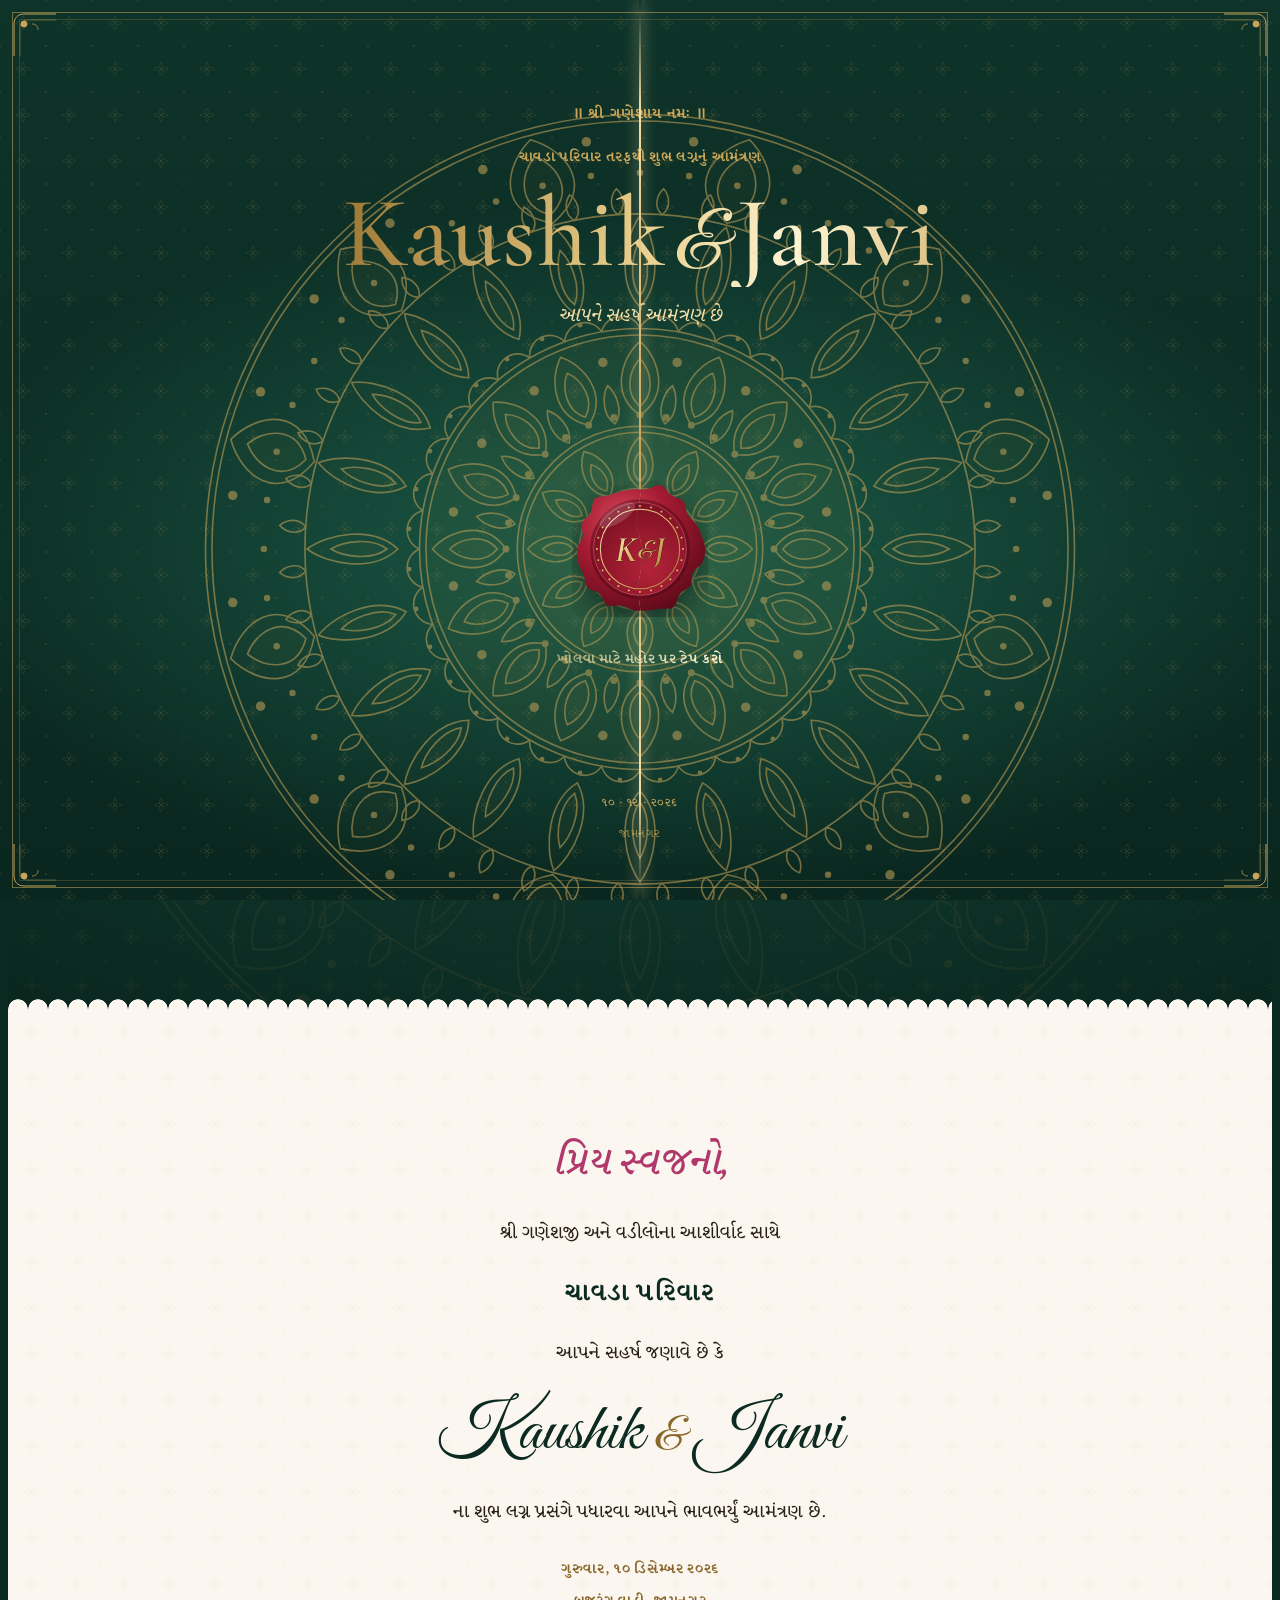
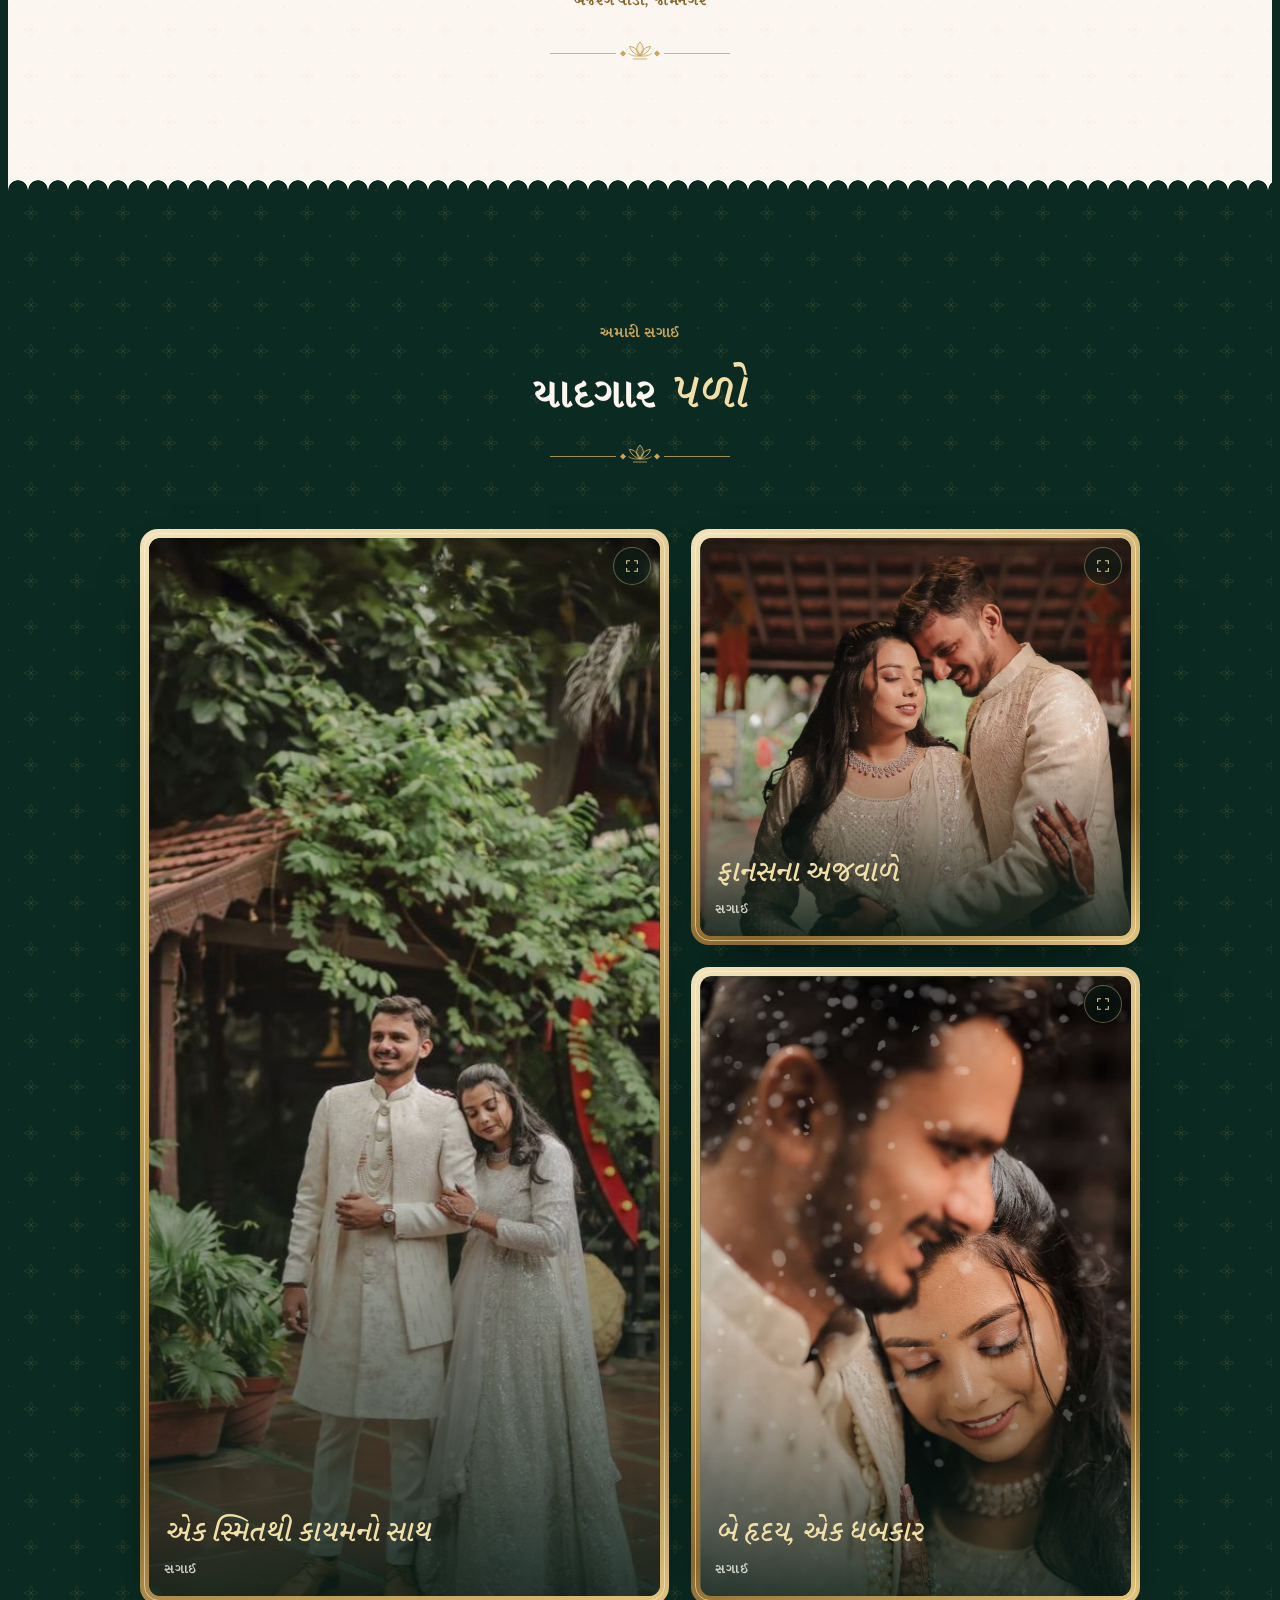
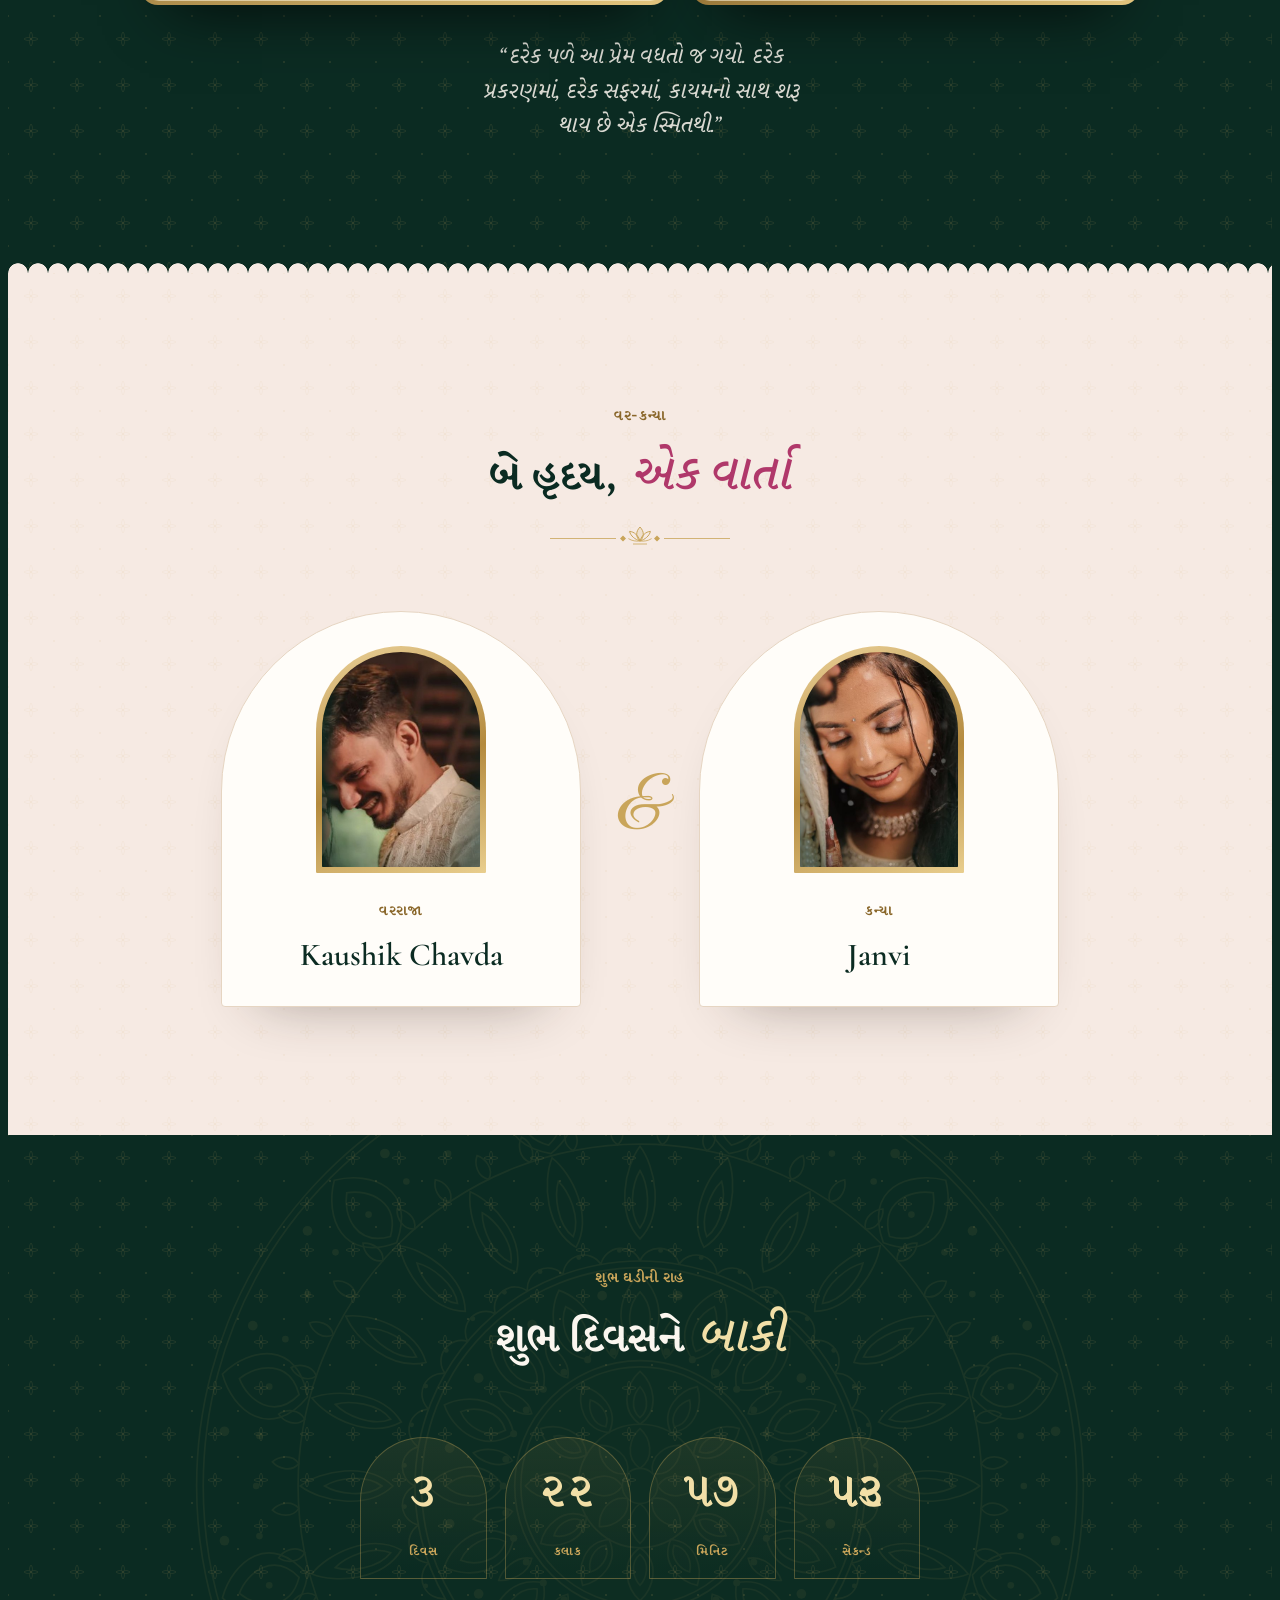
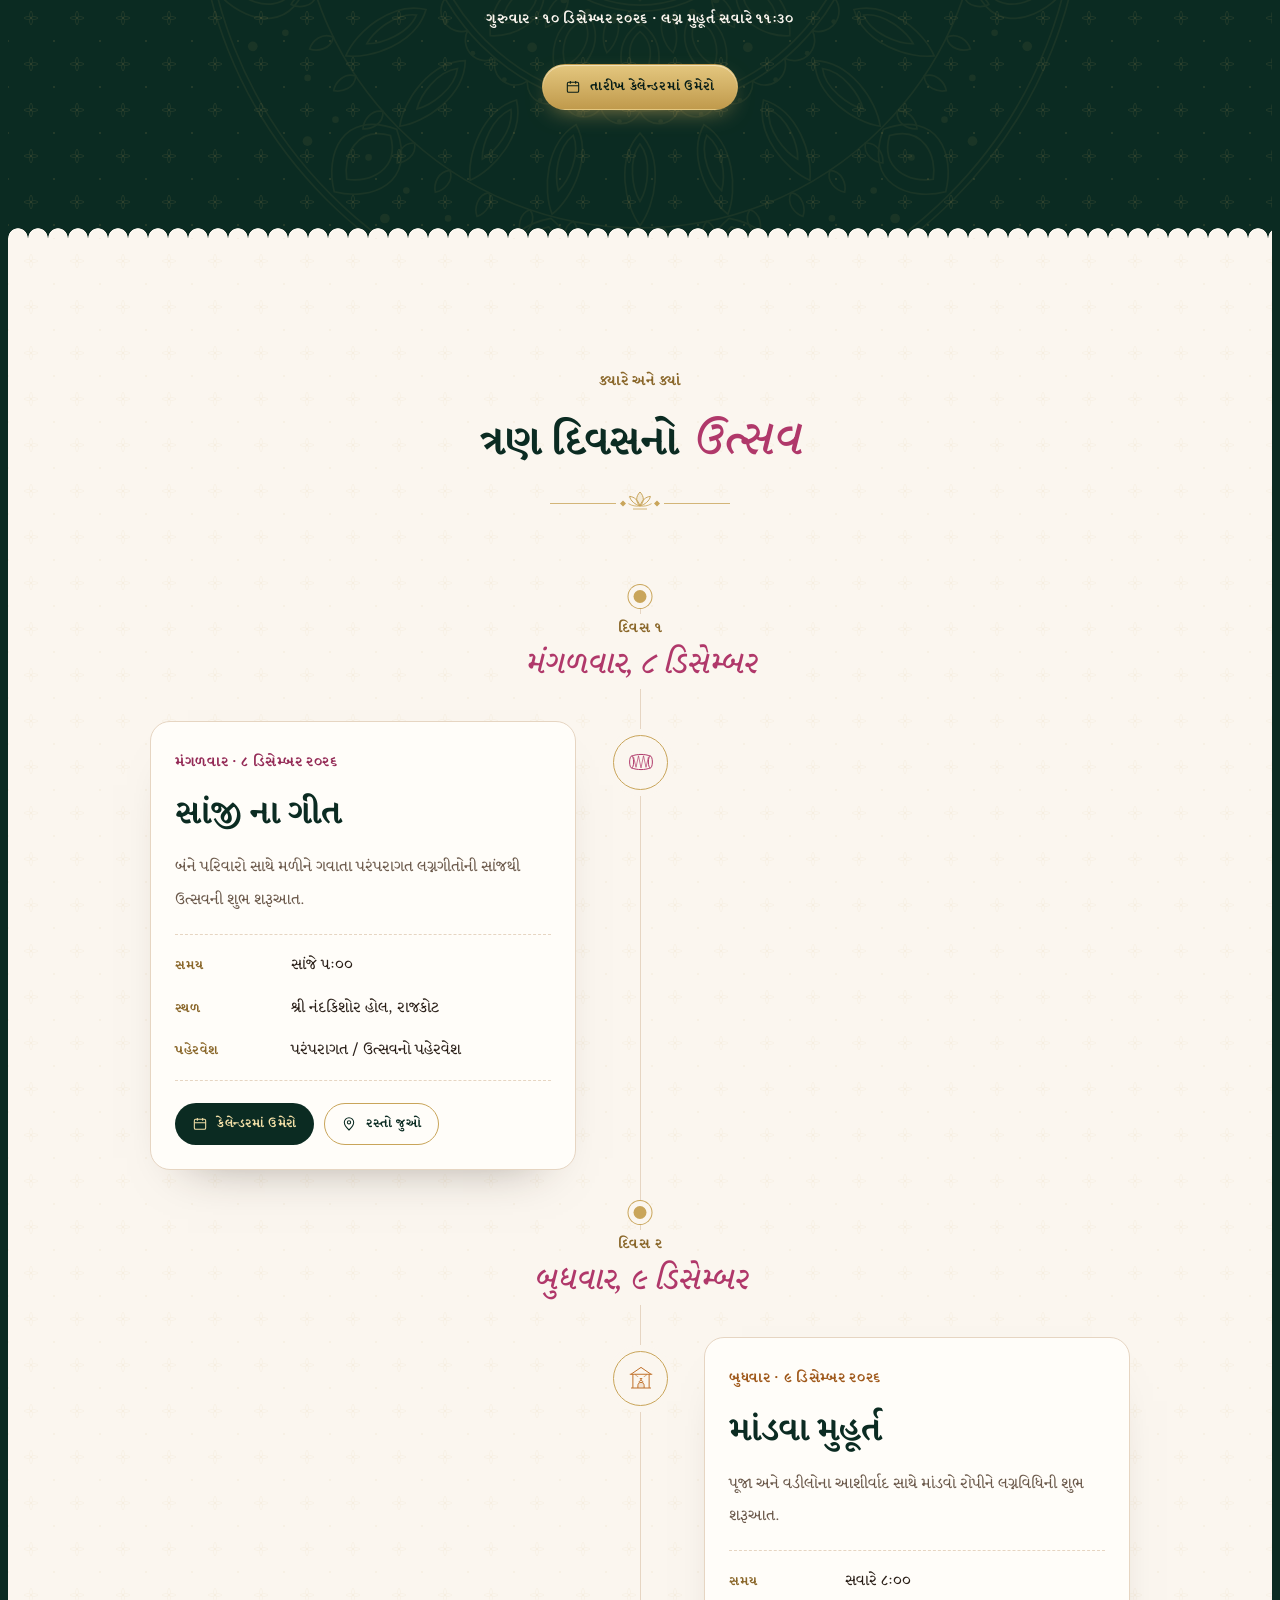
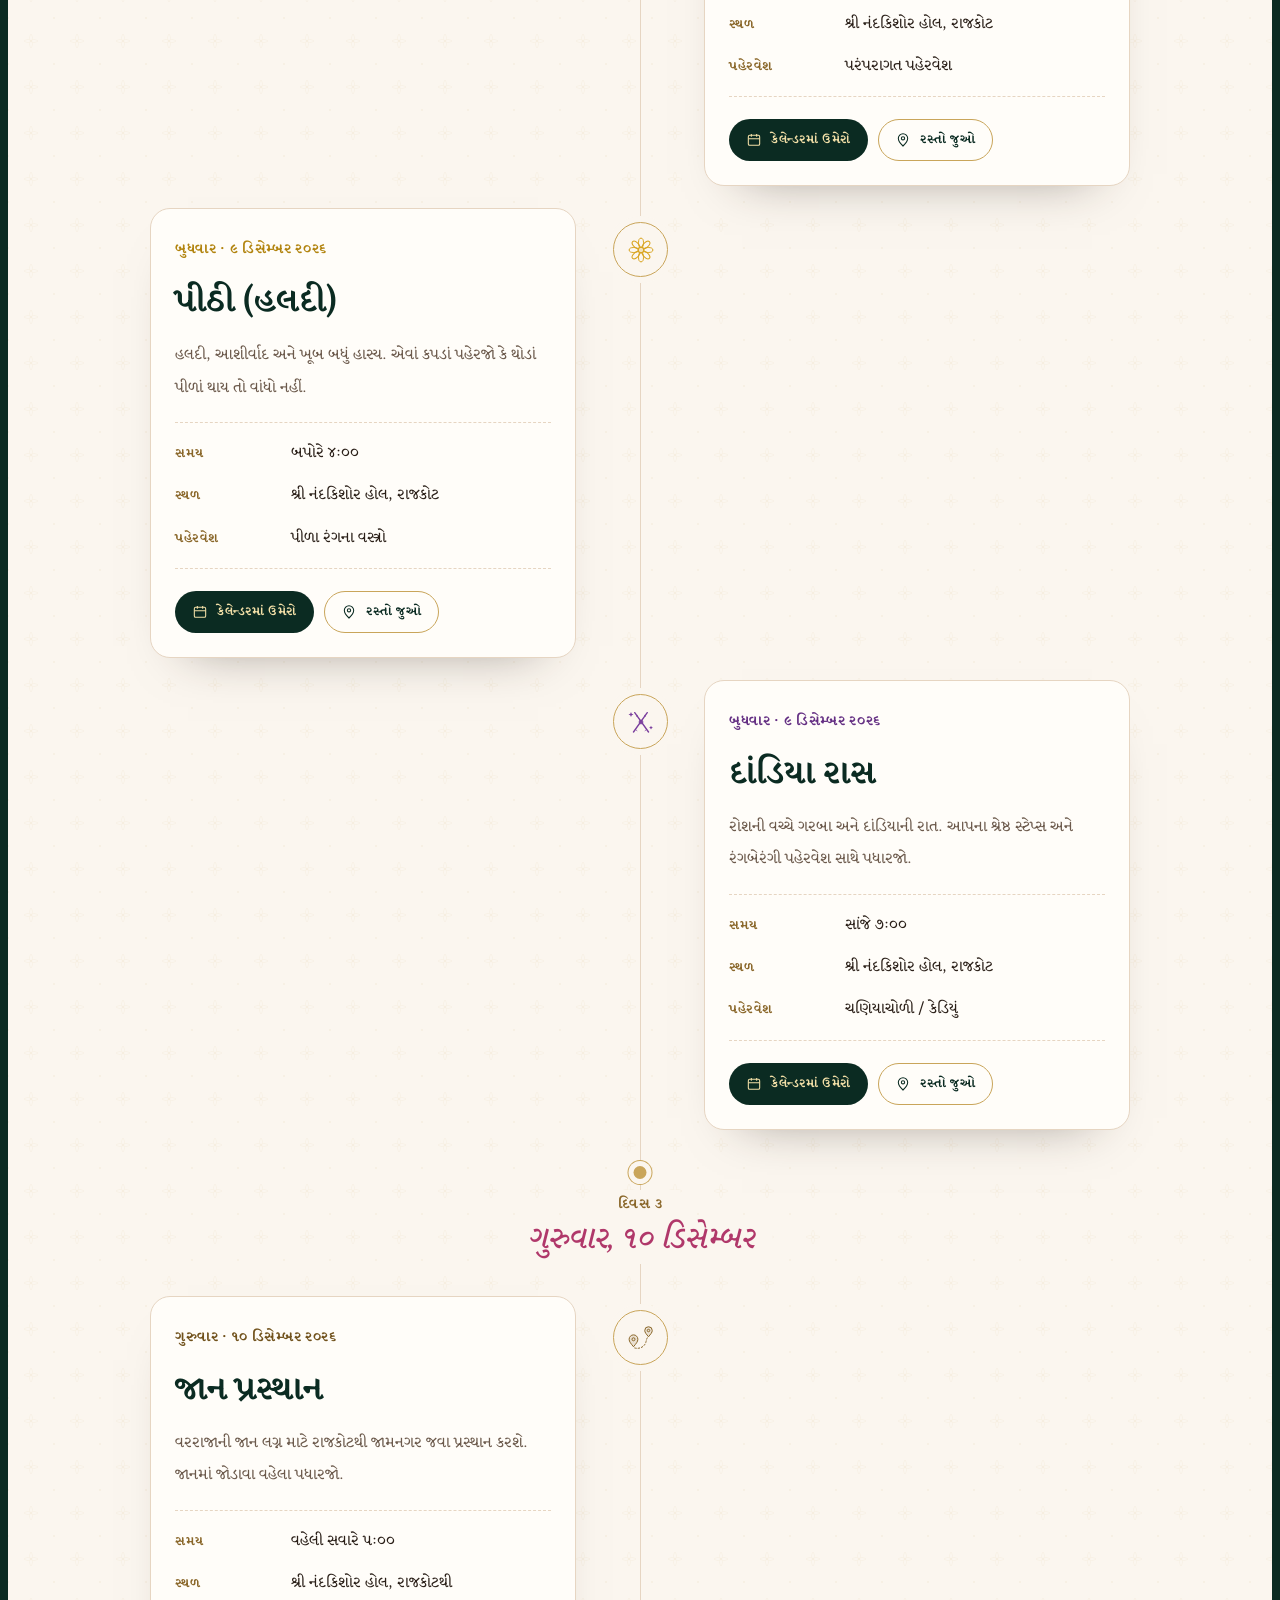
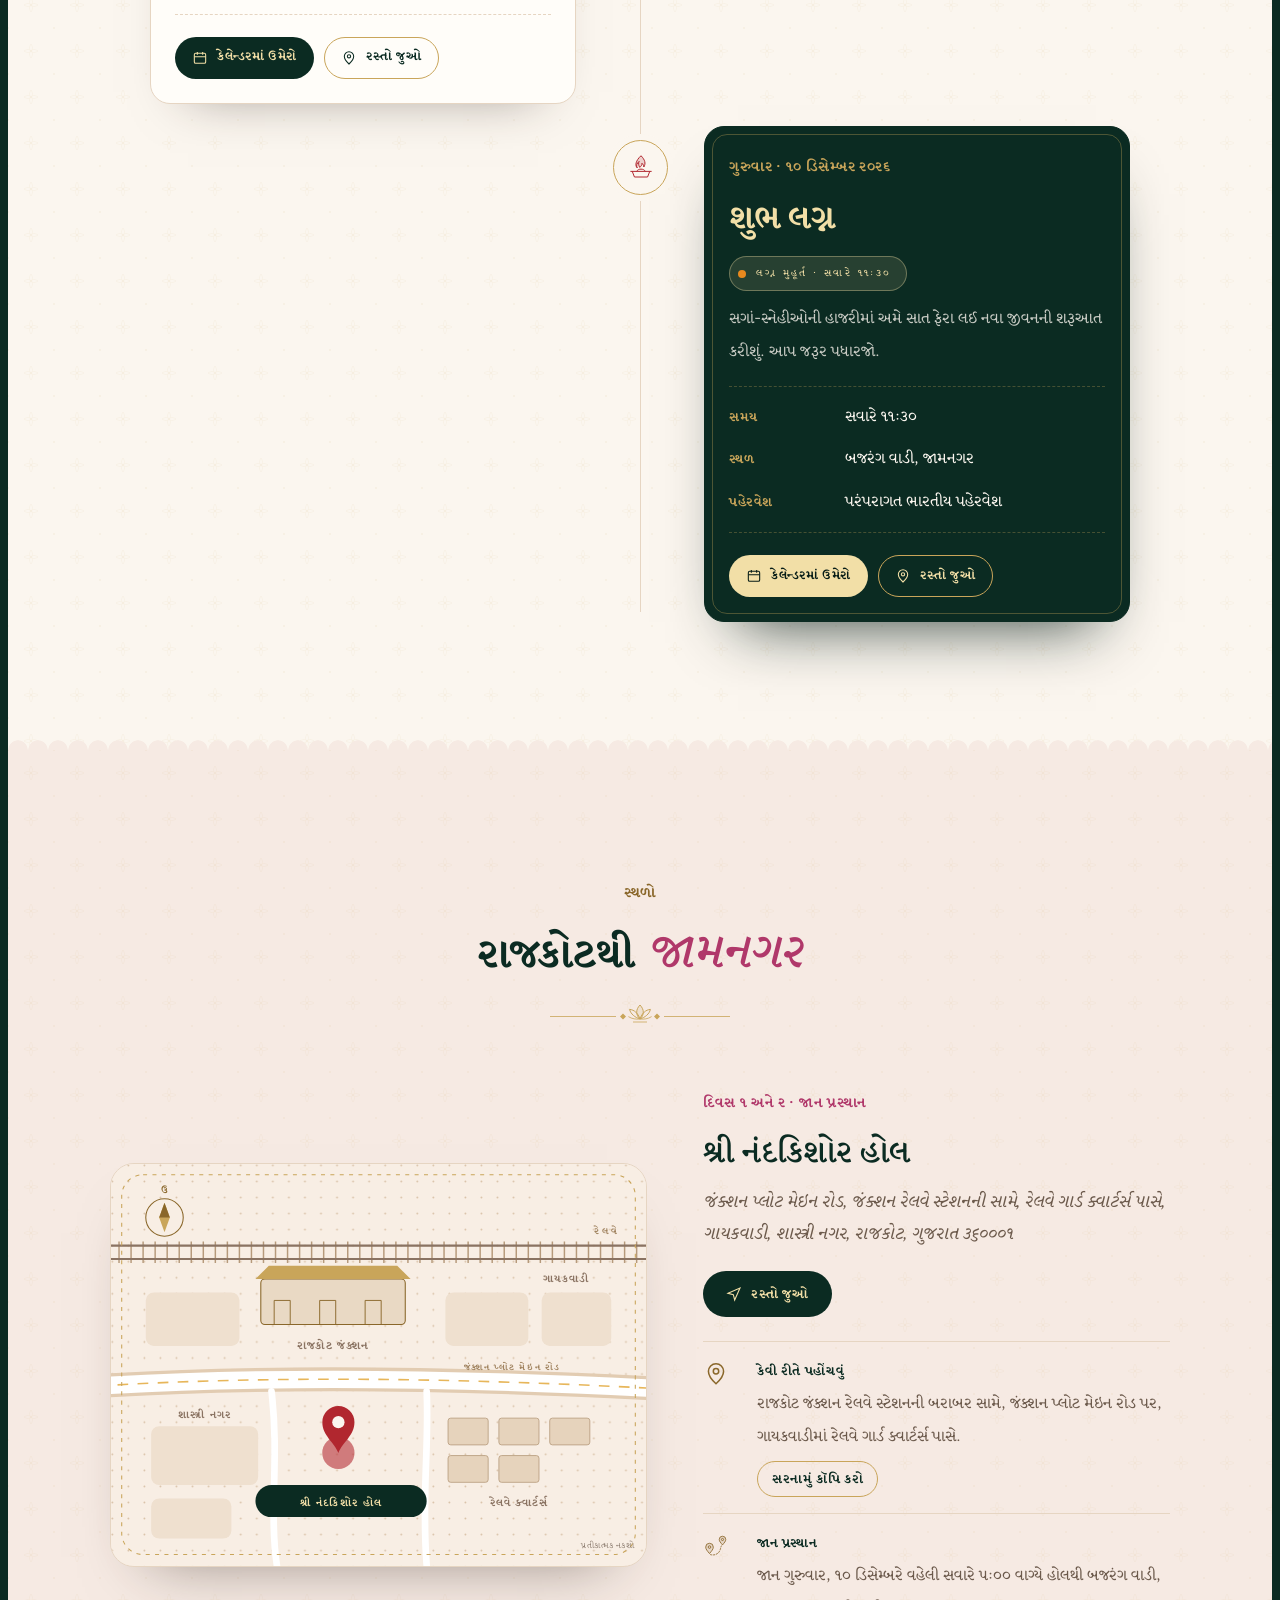
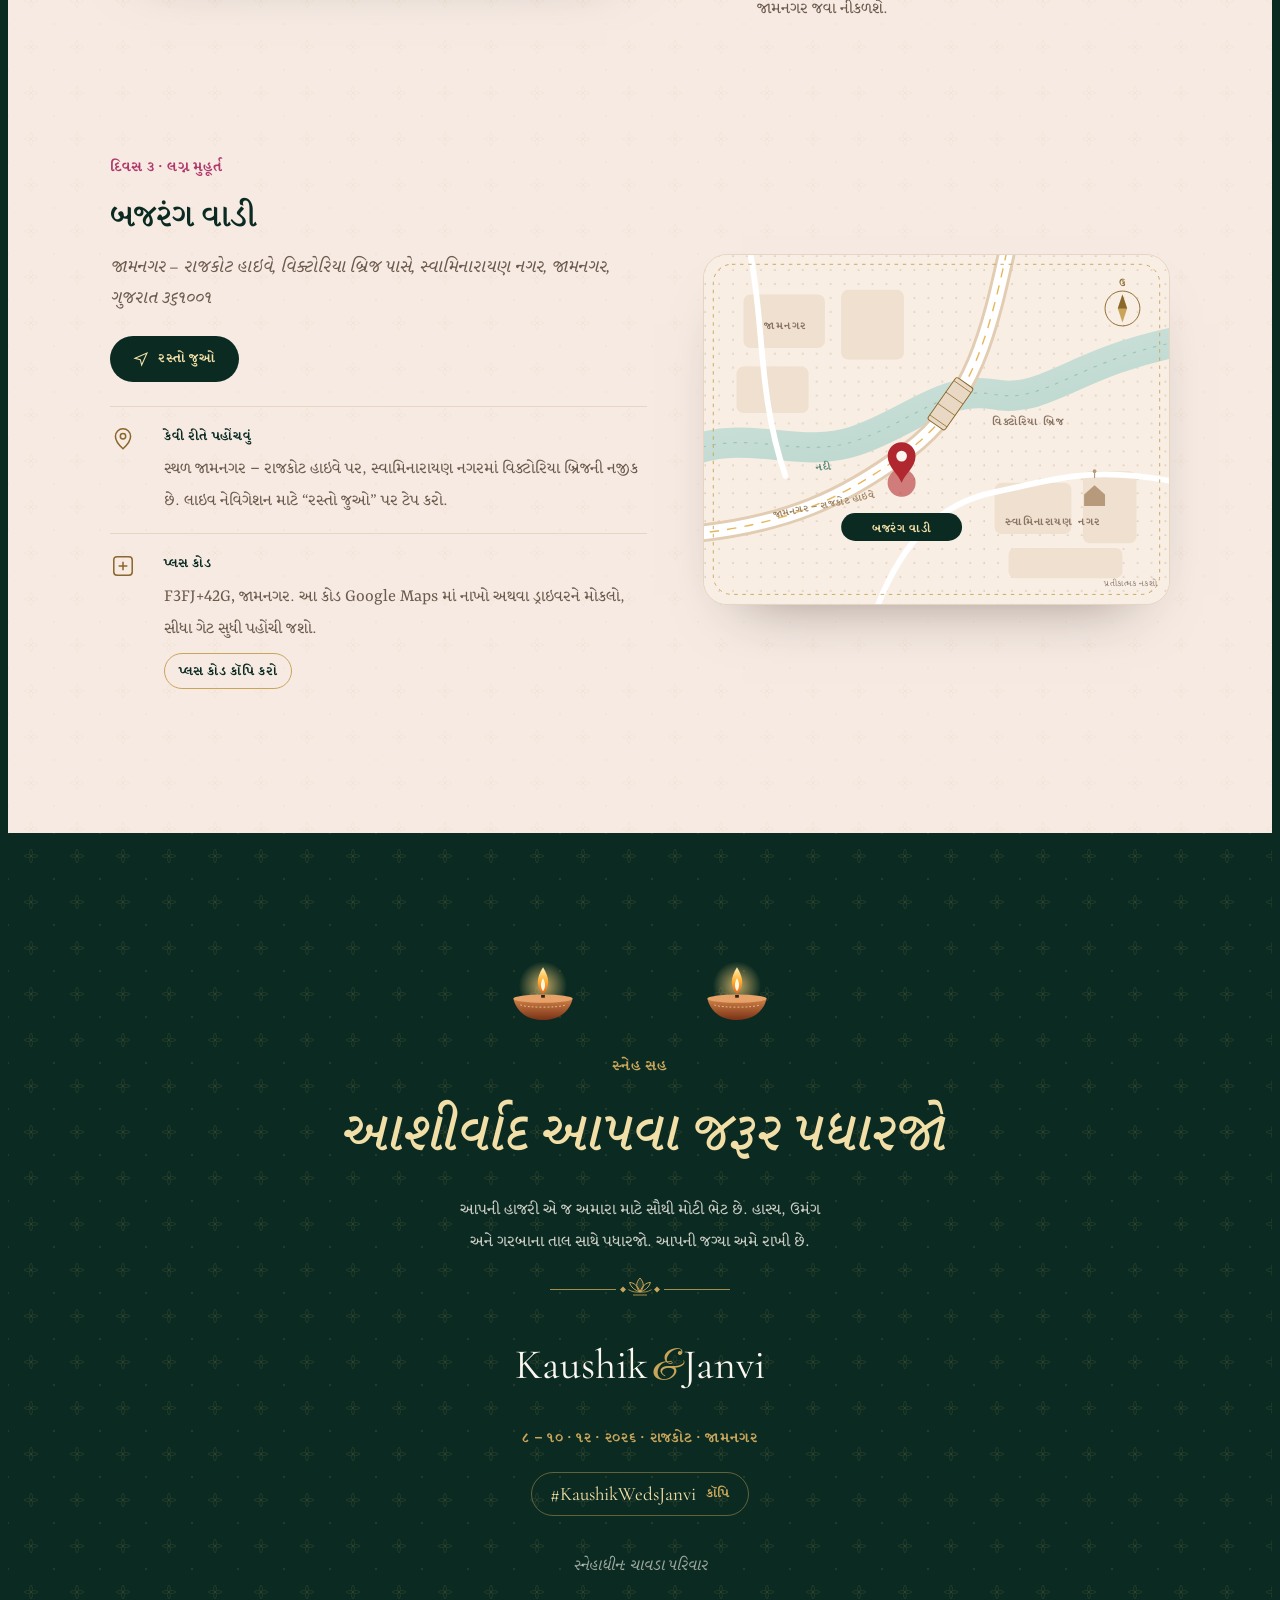
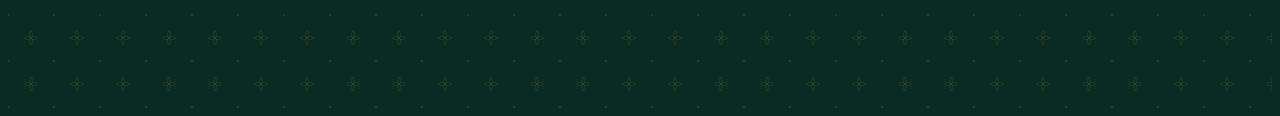
==== commit 016f4e13: "Add event times, Rajkot venue for days 1-2 and Janprastav, Lagan Muhurat 11:30 AM Co-Authored-By: Cl" ====
--- a/gu/index.html
+++ b/gu/index.html
@@ -4,21 +4,21 @@
 <meta charset="utf-8">
 <meta name="viewport" content="width=device-width,initial-scale=1,viewport-fit=cover">
 <title>Kaushik weds Janvi · શુભ લગ્ન</title>
-<meta name="description" content="ચાવડા પરિવાર તરફથી સ્નેહભર્યું આમંત્રણ · ૮ – ૧૦ ડિસેમ્બર ૨૦૨૬ · બજરંગ વાડી, જામનગર">
+<meta name="description" content="ચાવડા પરિવાર તરફથી સ્નેહભર્યું આમંત્રણ · ૮ – ૧૦ ડિસેમ્બર ૨૦૨૬ · રાજકોટ અને જામનગર">
 <meta property="og:title" content="Kaushik weds Janvi · શુભ લગ્ન">
-<meta property="og:description" content="ચાવડા પરિવાર તરફથી સ્નેહભર્યું આમંત્રણ · ૮ – ૧૦ ડિસેમ્બર ૨૦૨૬ · બજરંગ વાડી, જામનગર">
+<meta property="og:description" content="ચાવડા પરિવાર તરફથી સ્નેહભર્યું આમંત્રણ · ૮ – ૧૦ ડિસેમ્બર ૨૦૨૬ · રાજકોટ અને જામનગર">
 <meta property="og:image" content="https://manavchavda31.github.io/Manavchavda31/share/og-gu.jpg">
 <meta property="og:image:secure_url" content="https://manavchavda31.github.io/Manavchavda31/share/og-gu.jpg">
 <meta property="og:image:type" content="image/jpeg">
 <meta property="og:image:width" content="1200">
 <meta property="og:image:height" content="630">
-<meta property="og:image:alt" content="Kaushik અને Janvi, ૮ – ૧૦ ડિસેમ્બર ૨૦૨૬, જામનગર">
+<meta property="og:image:alt" content="Kaushik અને Janvi, ૮ – ૧૦ ડિસેમ્બર ૨૦૨૬, રાજકોટ અને જામનગર">
 <meta property="og:url" content="https://manavchavda31.github.io/Manavchavda31/gu/">
 <meta property="og:type" content="website">
 <meta property="og:site_name" content="Kaushik weds Janvi">
 <meta name="twitter:card" content="summary_large_image">
 <meta name="twitter:title" content="Kaushik weds Janvi · શુભ લગ્ન">
-<meta name="twitter:description" content="ચાવડા પરિવાર તરફથી સ્નેહભર્યું આમંત્રણ · ૮ – ૧૦ ડિસેમ્બર ૨૦૨૬ · બજરંગ વાડી, જામનગર">
+<meta name="twitter:description" content="ચાવડા પરિવાર તરફથી સ્નેહભર્યું આમંત્રણ · ૮ – ૧૦ ડિસેમ્બર ૨૦૨૬ · રાજકોટ અને જામનગર">
 <meta name="twitter:image" content="https://manavchavda31.github.io/Manavchavda31/share/og-gu.jpg">
 <meta name="theme-color" content="#0B2B22">
 <link rel="icon" href="data:image/svg+xml,%3Csvg xmlns='http://www.w3.org/2000/svg' viewBox='0 0 64 64'%3E%3Ccircle cx='32' cy='32' r='30' fill='%230B2B22'/%3E%3Ctext x='32' y='42' text-anchor='middle' font-family='Georgia' font-style='italic' font-size='26' fill='%23F2DFA7'%3EK%26J%3C/text%3E%3C/svg%3E">
@@ -338,6 +338,9 @@
   .day-mark::before{left:50%;top:-6px;transform:translateX(-50%)}
 }
 /* ---------- venue ---------- */
+.venues{display:grid;gap:clamp(64px,10vw,112px)}
+.venue-when{font-family:var(--f-label);font-size:12px;font-weight:600;letter-spacing:.3em;text-transform:uppercase;color:var(--rani)}
+@media (min-width:880px){.venue.flip .map{order:2}}
 .venue{display:grid;grid-template-columns:1fr;gap:34px;align-items:center}
 .map{position:relative;border-radius:24px;overflow:hidden;background:#F8EEE4;border:1px solid var(--line);box-shadow:0 30px 60px -40px rgba(43,32,25,.55);max-width:100%}
 .map svg{display:block;width:100%;height:auto}
@@ -555,6 +558,7 @@
 .ev-blurb,.tips p,.about,.pparents{font-size:18.5px}
 .ev-meta dd{font-size:18.5px}
 .couple-line span{white-space:nowrap}
+.venue-when{letter-spacing:.04em!important;text-transform:none!important;font-size:17px!important}
 .cover-bottom span{font-size:14px!important}
 .cover-names,.names,.pname,.footer .sig{font-family:"Cormorant Garamond","Cormorant",Georgia,serif!important;font-style:normal}
 .names{font-weight:500!important;line-height:.95!important;font-size:clamp(54px,15.5vw,92px)!important}
@@ -715,13 +719,27 @@
 <section class="band blush texture" id="venue">
   <div class="wrap">
     <header class="sh rv">
-      <p class="eyebrow">સ્થળ</p>
-      <h2 class="h2">પધારો <em>જામનગર</em></h2>
+      <p class="eyebrow">સ્થળો</p>
+      <h2 class="h2">રાજકોટથી <em>જામનગર</em></h2>
       <div class="orn" data-orn></div>
     </header>
+    <div class="venues">
     <div class="venue">
+      <div class="map rv rv-zoom" id="map2"></div>
+      <div class="venue-info rv" style="--d:.15s">
+        <p class="venue-when" data-bind="venue2.when">Days 1 &amp; 2 · Janprastav</p>
+        <h3 data-bind="venue2.name">Shri Nandkishore Hall</h3>
+        <p class="addr" data-bind="venue2.address">Junction Plot Main Road, opposite Junction Railway Station, near the Railway Guard quarters, Gayakwadi, Shastri Nagar, Rajkot, Gujarat 360001</p>
+        <div class="btns">
+          <a class="btn btn-dark" id="dirBtn2" href="#" target="_blank" rel="noopener"><svg viewBox="0 0 24 24" fill="none" stroke="currentColor" stroke-width="1.6"><path d="M3 11 21 3l-8 18-2-8-8-2Z"/></svg><span data-bind="ui.directions">Get directions</span></a>
+        </div>
+        <ul class="tips" id="tips2"></ul>
+      </div>
+    </div>
+    <div class="venue flip">
       <div class="map rv rv-zoom" id="map"></div>
       <div class="venue-info rv" style="--d:.15s">
+        <p class="venue-when" data-bind="venue.when">Day 3 · Lagan Muhurat</p>
         <h3 data-bind="venue.name">Bajrang Vadi</h3>
         <p class="addr" data-bind="venue.address">Jamnagar – Rajkot Highway, near Victoria Bridge, Swaminarayan Nagar, Jamnagar, Gujarat 361001</p>
         <div class="btns">
@@ -729,6 +747,7 @@
         </div>
         <ul class="tips" id="tips"></ul>
       </div>
+    </div>
     </div>
   </div>
 </section>
@@ -744,7 +763,7 @@
     <p class="msg rv">આપની હાજરી એ જ અમારા માટે સૌથી મોટી ભેટ છે. હાસ્ય, ઉમંગ અને ગરબાના તાલ સાથે પધારજો. આપની જગ્યા અમે રાખી છે.</p>
     <div class="orn rv" data-orn></div>
     <p class="sig rv"><span data-bind="groom.first">Kaushik</span><i>&amp;</i><span data-bind="bride.first">Janvi</span></p>
-    <p class="sigdate rv" data-bind="footerDate">8 – 10 · 12 · 2026 · Jamnagar</p>
+    <p class="sigdate rv" data-bind="footerDate">8 – 10 · 12 · 2026 · Rajkot · Jamnagar</p>
     <button class="tag rv" type="button" id="tagBtn"><span data-bind="hashtag">#KaushikWedsJanvi</span><small>કૉપિ</small></button>
     <p class="families rv" data-bind="families">With love from the Chavda Family</p>
   </div>
@@ -788,29 +807,46 @@
   heroPhoto:'../share/photo-a.jpg',
   city:'જામનગર, ગુજરાત', cityShort:'જામનગર',
   dateLong:'ગુરુવાર, ૧૦ ડિસેમ્બર ૨૦૨૬', dateDots:'૧૦ · ૧૨ · ૨૦૨૬', dateShort:'૧૦ · ૧૨ · ૨૦૨૬',
-  footerDate:'૮ – ૧૦ · ૧૨ · ૨૦૨૬ · જામનગર',
-  countdownTo:'2026-12-10T00:00:00+05:30',
-  countdownLabel:'ગુરુવાર · ૧૦ ડિસેમ્બર ૨૦૨૬',
+  footerDate:'૮ – ૧૦ · ૧૨ · ૨૦૨૬ · રાજકોટ · જામનગર',
+  countdownTo:'2026-12-10T11:30:00+05:30',
+  countdownLabel:'ગુરુવાર · ૧૦ ડિસેમ્બર ૨૦૨૬ · લગ્ન મુહૂર્ત સવારે ૧૧:૩૦',
   saveTheDate:{ date:'2026-12-10' },
-  venue:{ name:'બજરંગ વાડી', address:'જામનગર – રાજકોટ હાઇવે, વિક્ટોરિયા બ્રિજ પાસે, સ્વામિનારાયણ નગર, જામનગર, ગુજરાત ૩૬૧૦૦૧',
+  venue:{ when:'દિવસ ૩ · લગ્ન મુહૂર્ત', name:'બજરંગ વાડી', address:'જામનગર – રાજકોટ હાઇવે, વિક્ટોરિયા બ્રિજ પાસે, સ્વામિનારાયણ નગર, જામનગર, ગુજરાત ૩૬૧૦૦૧',
     plusCode:'F3FJ+42G',
     mapsQuery:'F3FJ+42G Bajrang Vadi, Jamnagar - Rajkot Hwy, near Victoria Bridge, Swaminarayan Nagar, Jamnagar, Gujarat 361001' },
+  venue2:{ when:'દિવસ ૧ અને ૨ · જાન પ્રસ્થાન', name:'શ્રી નંદકિશોર હોલ', address:'જંક્શન પ્લોટ મેઇન રોડ, જંક્શન રેલવે સ્ટેશનની સામે, રેલવે ગાર્ડ ક્વાર્ટર્સ પાસે, ગાયકવાડી, શાસ્ત્રી નગર, રાજકોટ, ગુજરાત ૩૬૦૦૦૧',
+    mapsQuery:'Shri Nandkishore Hall, Junction Plot Main Road, opposite Junction Railway Station, Gayakwadi, Shastri Nagar, Rajkot, Gujarat 360001' },
+  ui:{ directions:'રસ્તો જુઓ', copyAddress:'સરનામું કૉપિ કરો', mapNote:'પ્રતીકાત્મક નકશો', mapFont:'Rasa, Noto Serif Gujarati, serif' },
+  map2:{ station:'રાજકોટ જંક્શન', rail:'રેલવે', road:'જંક્શન પ્લોટ મેઇન રોડ', quarters:'રેલવે ક્વાર્ટર્સ', area:'શાસ્ત્રી નગર', area2:'ગાયકવાડી', pin:'શ્રી નંદકિશોર હોલ', north:'ઉ' },
   events:[
-    { id:'sangeet', name:'સાંજી ના ગીત', icon:'sangeet', color:'#B0386A', allDay:'2026-12-08', dayLabel:'મંગળવાર, ૮ ડિસેમ્બર',
-      day:'મંગળવાર · ૮ ડિસેમ્બર ૨૦૨૬', when:'સાંજે', where:'બજરંગ વાડી, જામનગર', dress:'પરંપરાગત / ઉત્સવનો પહેરવેશ',
+    { id:'sangeet', name:'સાંજી ના ગીત', icon:'sangeet', color:'#B0386A', at:'rajkot', dayKey:'2026-12-08', dayLabel:'મંગળવાર, ૮ ડિસેમ્બર',
+      start:'2026-12-08T17:00:00+05:30', end:'2026-12-08T20:00:00+05:30',
+      day:'મંગળવાર · ૮ ડિસેમ્બર ૨૦૨૬', when:'સાંજે ૫:૦૦', where:'શ્રી નંદકિશોર હોલ, રાજકોટ', dress:'પરંપરાગત / ઉત્સવનો પહેરવેશ',
       blurb:'બંને પરિવારો સાથે મળીને ગવાતા પરંપરાગત લગ્નગીતોની સાંજથી ઉત્સવની શુભ શરૂઆત.' },
-    { id:'mandva', name:'માંડવા મુહૂર્ત', icon:'mandva', color:'#C0702A', allDay:'2026-12-09', dayLabel:'બુધવાર, ૯ ડિસેમ્બર',
-      day:'બુધવાર · ૯ ડિસેમ્બર ૨૦૨૬', when:'સવારે', where:'બજરંગ વાડી, જામનગર', dress:'પરંપરાગત પહેરવેશ',
+    { id:'mandva', name:'માંડવા મુહૂર્ત', icon:'mandva', color:'#C0702A', at:'rajkot', dayKey:'2026-12-09', dayLabel:'બુધવાર, ૯ ડિસેમ્બર',
+      start:'2026-12-09T08:00:00+05:30', end:'2026-12-09T10:00:00+05:30',
+      day:'બુધવાર · ૯ ડિસેમ્બર ૨૦૨૬', when:'સવારે ૮:૦૦', where:'શ્રી નંદકિશોર હોલ, રાજકોટ', dress:'પરંપરાગત પહેરવેશ',
       blurb:'પૂજા અને વડીલોના આશીર્વાદ સાથે માંડવો રોપીને લગ્નવિધિની શુભ શરૂઆત.' },
-    { id:'haldi', name:'પીઠી (હલદી)', icon:'haldi', color:'#D9A520', allDay:'2026-12-09', dayLabel:'બુધવાર, ૯ ડિસેમ્બર',
-      day:'બુધવાર · ૯ ડિસેમ્બર ૨૦૨૬', when:'બપોરે', where:'બજરંગ વાડી, જામનગર', dress:'પીળા રંગના વસ્ત્રો',
+    { id:'haldi', name:'પીઠી (હલદી)', icon:'haldi', color:'#D9A520', at:'rajkot', dayKey:'2026-12-09', dayLabel:'બુધવાર, ૯ ડિસેમ્બર',
+      start:'2026-12-09T16:00:00+05:30', end:'2026-12-09T18:00:00+05:30',
+      day:'બુધવાર · ૯ ડિસેમ્બર ૨૦૨૬', when:'બપોરે ૪:૦૦', where:'શ્રી નંદકિશોર હોલ, રાજકોટ', dress:'પીળા રંગના વસ્ત્રો',
       blurb:'હલદી, આશીર્વાદ અને ખૂબ બધું હાસ્ય. એવાં કપડાં પહેરજો કે થોડાં પીળાં થાય તો વાંધો નહીં.' },
-    { id:'dandiya', name:'દાંડિયા રાસ', icon:'dandiya', color:'#7A3E9D', allDay:'2026-12-09', dayLabel:'બુધવાર, ૯ ડિસેમ્બર',
-      day:'બુધવાર · ૯ ડિસેમ્બર ૨૦૨૬', when:'સાંજે', where:'બજરંગ વાડી, જામનગર', dress:'ચણિયાચોળી / કેડિયું',
+    { id:'dandiya', name:'દાંડિયા રાસ', icon:'dandiya', color:'#7A3E9D', at:'rajkot', dayKey:'2026-12-09', dayLabel:'બુધવાર, ૯ ડિસેમ્બર',
+      start:'2026-12-09T19:00:00+05:30', end:'2026-12-09T23:00:00+05:30',
+      day:'બુધવાર · ૯ ડિસેમ્બર ૨૦૨૬', when:'સાંજે ૭:૦૦', where:'શ્રી નંદકિશોર હોલ, રાજકોટ', dress:'ચણિયાચોળી / કેડિયું',
       blurb:'રોશની વચ્ચે ગરબા અને દાંડિયાની રાત. આપના શ્રેષ્ઠ સ્ટેપ્સ અને રંગબેરંગી પહેરવેશ સાથે પધારજો.' },
-    { id:'wedding', name:'શુભ લગ્ન', icon:'agni', color:'#B1272F', main:true, allDay:'2026-12-10', dayLabel:'ગુરુવાર, ૧૦ ડિસેમ્બર',
-      day:'ગુરુવાર · ૧૦ ડિસેમ્બર ૨૦૨૬', when:'', where:'બજરંગ વાડી, જામનગર', dress:'પરંપરાગત ભારતીય પહેરવેશ',
+    { id:'jaan', name:'જાન પ્રસ્થાન', icon:'route', color:'#8A672A', at:'rajkot', dayKey:'2026-12-10', dayLabel:'ગુરુવાર, ૧૦ ડિસેમ્બર',
+      start:'2026-12-10T05:00:00+05:30', end:'2026-12-10T06:00:00+05:30',
+      day:'ગુરુવાર · ૧૦ ડિસેમ્બર ૨૦૨૬', when:'વહેલી સવારે ૫:૦૦', where:'શ્રી નંદકિશોર હોલ, રાજકોટથી', dress:'',
+      blurb:'વરરાજાની જાન લગ્ન માટે રાજકોટથી જામનગર જવા પ્રસ્થાન કરશે. જાનમાં જોડાવા વહેલા પધારજો.' },
+    { id:'wedding', name:'શુભ લગ્ન', icon:'agni', color:'#B1272F', main:true, at:'jamnagar', dayKey:'2026-12-10', dayLabel:'ગુરુવાર, ૧૦ ડિસેમ્બર',
+      start:'2026-12-10T11:30:00+05:30', end:'2026-12-10T14:00:00+05:30',
+      day:'ગુરુવાર · ૧૦ ડિસેમ્બર ૨૦૨૬', muhurat:'લગ્ન મુહૂર્ત · સવારે ૧૧:૩૦', when:'સવારે ૧૧:૩૦', where:'બજરંગ વાડી, જામનગર', dress:'પરંપરાગત ભારતીય પહેરવેશ',
       blurb:'સગાં-સ્નેહીઓની હાજરીમાં અમે સાત ફેરા લઈ નવા જીવનની શરૂઆત કરીશું. આપ જરૂર પધારજો.' }
+  ],
+  tips2:[
+    { icon:'pin', title:'કેવી રીતે પહોંચવું', text:'રાજકોટ જંક્શન રેલવે સ્ટેશનની બરાબર સામે, જંક્શન પ્લોટ મેઇન રોડ પર, ગાયકવાડીમાં રેલવે ગાર્ડ ક્વાર્ટર્સ પાસે.', copy:'Shri Nandkishore Hall, Junction Plot Main Road, opposite Junction Railway Station, near the Railway Guard quarters, Gayakwadi, Shastri Nagar, Rajkot, Gujarat 360001' },
+    { icon:'route', title:'જાન પ્રસ્થાન', text:'જાન ગુરુવાર, ૧૦ ડિસેમ્બરે વહેલી સવારે ૫:૦૦ વાગ્યે હોલથી બજરંગ વાડી, જામનગર જવા નીકળશે.' }
   ],
   tips:[
     { icon:'pin', title:'કેવી રીતે પહોંચવું', text:'સ્થળ જામનગર – રાજકોટ હાઇવે પર, સ્વામિનારાયણ નગરમાં વિક્ટોરિયા બ્રિજની નજીક છે. લાઇવ નેવિગેશન માટે “રસ્તો જુઓ” પર ટેપ કરો.' },
@@ -935,6 +971,7 @@
   haldi: `<svg viewBox="0 0 48 48" fill="none" stroke="currentColor" stroke-width="1.6">${Array.from({ length: 8 }, (_, i) => `<ellipse cx="24" cy="12.5" rx="4" ry="7.5" transform="rotate(${i * 45} 24 24)"/>`).join('')}<circle cx="24" cy="24" r="5" fill="currentColor" fill-opacity=".25"/></svg>`,
   sangeet: `<svg viewBox="0 0 48 48" fill="none" stroke="currentColor" stroke-width="1.6"><ellipse cx="9" cy="24" rx="3.2" ry="9.5"/><ellipse cx="39" cy="24" rx="3.2" ry="9.5"/><path d="M9 14.5C18 11 30 11 39 14.5M9 33.5C18 37 30 37 39 33.5"/><path d="M12 15.5 16 32.5 20 14 24 33.5 28 14 32 32.5 36 15.5" stroke-width="1.1"/></svg>`,
   agni: `<svg viewBox="0 0 48 48" fill="none" stroke="currentColor" stroke-width="1.6"><path d="M7 31h34M10 31l3.5 9h21l3.5-9"/><path d="M24 6c6.5 6.5 8 12.5 4.5 18 0-3-1.5-4.5-3-6 .2 3.4-1.6 5-3.6 6.6C20 21 19.5 18 21 15c-3.6 3-5 6.6-3 10.4-4-3.6-2.6-11.6 6-19.4Z" fill="currentColor" fill-opacity=".18"/><path d="M17 31c1.5-2.5 4-3.6 7-3.6s5.5 1.1 7 3.6"/></svg>`,
+  route: `<svg viewBox="0 0 48 48" fill="none" stroke="currentColor" stroke-width="1.6"><path d="M12 38c-4-5-7-8-7-12a7 7 0 0 1 14 0c0 4-3 7-7 12Z" fill="currentColor" fill-opacity=".15"/><circle cx="12" cy="26" r="2.4"/><path d="M36 22c-3.4-4.2-6-6.8-6-10a6 6 0 0 1 12 0c0 3.2-2.6 5.8-6 10Z" fill="currentColor" fill-opacity=".15"/><circle cx="36" cy="12" r="2"/><path d="M14 40c8 2 16-2 18-10s2-6 4-8" stroke-dasharray="2.4 3" stroke-linecap="round"/></svg>`,
   mandva: `<svg viewBox="0 0 48 48" fill="none" stroke="currentColor" stroke-width="1.6"><path d="M8 18 24 7l16 11"/><path d="M6 18h36"/><path d="M11 18v22M37 18v22M8 40h32"/><path d="M19 40v-4c0-3 2-5 5-5s5 2 5 5v4" fill="currentColor" fill-opacity=".15"/><path d="M21 31c0-2 1.3-3 3-3s3 1 3 3"/><path d="M24 25v3M22 25h4"/><path d="M15 18c1 2.4 2.6 3.6 4.5 3.6M33 18c-1 2.4-2.6 3.6-4.5 3.6" stroke-width="1.1"/></svg>`,
   dandiya: `<svg viewBox="0 0 48 48" fill="none" stroke="currentColor" stroke-width="1.6"><path d="M12 40 34 9M36 40 14 9" stroke-width="2.2" stroke-linecap="round"/><path d="M15 36l3 2.2M33 36l-3 2.2M29 13l3 2.2M19 13l-3 2.2" stroke-width="1.1"/><circle cx="24" cy="24" r="3" fill="currentColor" fill-opacity=".25"/><path d="M8 8l1.2 2.6L12 12l-2.8 1.2L8 16l-1.2-2.8L4 12l2.8-1.4zM40 30l1 2 2 1-2 1-1 2-1-2-2-1 2-1z" fill="currentColor" stroke="none"/></svg>`,
   mehendi: `<svg viewBox="0 0 48 48" fill="none" stroke="currentColor" stroke-width="1.6"><path d="M22 42C11 40 7 28 12 19 17 10 30 8 35 16c4 7 0 15-7 15-5 0-7-4-5-8 1.6-3 6-3 7 0" fill="currentColor" fill-opacity=".14"/><path d="M22 42c4-3 6-6 6-11" stroke-width="1.1"/><circle cx="38" cy="8" r="1.4" fill="currentColor" stroke="none"/><circle cx="41" cy="14" r="1.1" fill="currentColor" stroke="none"/><circle cx="9" cy="34" r="1.1" fill="currentColor" stroke="none"/><path d="M15 22c2 1 3 3 2.5 5M19 16c2.4.4 4 2 4.4 4" stroke-width="1"/></svg>`,
@@ -991,6 +1028,37 @@
   </g>
   <g transform="translate(118 222)"><rect x="0" y="0" width="104" height="24" rx="12" fill="#0B2B22"/><text x="52" y="16" text-anchor="middle" ${L} font-size="12" letter-spacing=".5" fill="#F2DFA7">બજરંગ વાડી</text></g>
   <g transform="translate(360 46)" stroke="#8A672A" fill="none"><circle r="15" stroke-width=".8"/><path d="M0-12 4 0 0 12-4 0Z" fill="#C9A55A" stroke="none"/><path d="M0-12 4 0H-4Z" fill="#8A672A" stroke="none"/><text y="-19" text-anchor="middle" ${L} font-size="10" fill="#8A672A" stroke="none">ઉ</text></g>
+  <rect x="8" y="8" width="384" height="284" rx="16" fill="none" stroke="#C9A55A" stroke-width=".8" stroke-dasharray="3 4"/>
+</svg>`;
+}
+
+function mapSVG2() {
+  const M = INVITE.map2, F = `font-family="${INVITE.ui.mapFont}" font-weight="600"`;
+  let ties = ''; for (let x = 6; x < 400; x += 9) ties += `<path d="M${x} 58v16"/>`;
+  return `<svg viewBox="0 0 400 300" role="img" aria-label="${esc(INVITE.venue2.name)}, ${esc(INVITE.venue2.address)}">
+  <defs><pattern id="mp2" width="12" height="12" patternUnits="userSpaceOnUse"><circle cx="1" cy="1" r=".7" fill="#D9C2A8"/></pattern></defs>
+  <rect width="400" height="300" fill="#F8EEE4"/><rect width="400" height="300" fill="url(#mp2)"/>
+  <g fill="#EFE0CF"><rect x="26" y="96" width="70" height="40" rx="6"/><rect x="250" y="96" width="62" height="40" rx="6"/><rect x="322" y="96" width="52" height="40" rx="6"/><rect x="30" y="196" width="80" height="44" rx="6"/><rect x="30" y="250" width="60" height="30" rx="6"/></g>
+  <g stroke="#B69A7B" stroke-width="1.1">${ties}</g>
+  <path d="M0 61H400M0 71H400" stroke="#8A7362" stroke-width="1.6"/>
+  <text x="380" y="52" text-anchor="end" ${F} font-size="8.5" letter-spacing="2" fill="#A0835F">${esc(M.rail)}</text>
+  <g transform="translate(112 86)"><rect width="108" height="34" rx="3" fill="#E9D9C4" stroke="#8A672A" stroke-width=".8"/><path d="M-4 0h116l-10-10H6z" fill="#C9A55A"/><path d="M10 34V16h12v18M44 34V16h12v18M78 34V16h12v18" stroke="#8A672A" stroke-width=".7" fill="none"/></g>
+  <text x="166" y="138" text-anchor="middle" ${F} font-size="10" letter-spacing="1" fill="#8A7362">${esc(M.station)}</text>
+  <path d="M-10 166C120 158 260 160 410 168" stroke="#E2CCB2" stroke-width="18" fill="none"/>
+  <path d="M-10 166C120 158 260 160 410 168" stroke="#fff" stroke-width="13" fill="none"/>
+  <path d="M-10 166C120 158 260 160 410 168" stroke="#E7B65A" stroke-width="1.2" fill="none" stroke-dasharray="8 7"/>
+  <text x="300" y="154" text-anchor="middle" ${F} font-size="8" letter-spacing="1.2" fill="#A0835F">${esc(M.road)}</text>
+  <path d="M236 300C232 250 238 210 236 170M120 170C126 220 118 260 124 300" stroke="#fff" stroke-width="5" fill="none" stroke-linecap="round"/>
+  <g fill="#E6D3BC" stroke="#B69A7B" stroke-width=".6"><rect x="252" y="190" width="30" height="20" rx="2"/><rect x="290" y="190" width="30" height="20" rx="2"/><rect x="328" y="190" width="30" height="20" rx="2"/><rect x="252" y="218" width="30" height="20" rx="2"/><rect x="290" y="218" width="30" height="20" rx="2"/></g>
+  <text x="305" y="256" text-anchor="middle" ${F} font-size="9.5" letter-spacing=".8" fill="#8A7362">${esc(M.quarters)}</text>
+  <text x="70" y="190" text-anchor="middle" ${F} font-size="9.5" letter-spacing=".8" fill="#8A7362">${esc(M.area)}</text>
+  <text x="340" y="88" text-anchor="middle" ${F} font-size="9.5" letter-spacing=".8" fill="#8A7362">${esc(M.area2)}</text>
+  <g transform="translate(170 216)">
+    <circle class="pulse" r="12" fill="#B1272F" opacity=".35"/><circle class="pulse b" r="12" fill="#B1272F" opacity=".35"/>
+    <g class="pin"><path d="M0 0C-3-8-12-13-12-23a12 12 0 0 1 24 0C12-13 3-8 0 0Z" fill="#B1272F"/><circle cy="-23" r="4.6" fill="#FBF6EF"/></g>
+  </g>
+  <g transform="translate(108 240)"><rect width="128" height="24" rx="12" fill="#0B2B22"/><text x="64" y="16" text-anchor="middle" ${F} font-size="9.5" letter-spacing="1" fill="#F2DFA7">${esc(M.pin)}</text></g>
+  <g transform="translate(40 40)" stroke="#8A672A" fill="none"><circle r="14" stroke-width=".8" fill="#F8EEE4"/><path d="M0-11 4 0 0 11-4 0Z" fill="#C9A55A" stroke="none"/><path d="M0-11 4 0H-4Z" fill="#8A672A" stroke="none"/><text y="-18" text-anchor="middle" ${F} font-size="9" fill="#8A672A" stroke="none">${esc(M.north)}</text></g>
   <rect x="8" y="8" width="384" height="284" rx="16" fill="none" stroke="#C9A55A" stroke-width=".8" stroke-dasharray="3 4"/>
 </svg>`;
 }
@@ -1301,14 +1369,15 @@
 $('#cdDate').textContent = INVITE.countdownLabel;
 const mainEv = INVITE.events.find(e => e.main) || INVITE.events[0];
 const details = `${INVITE.groom.first} & ${INVITE.bride.first} ના શુભ લગ્ન પ્રસંગ`;
-$('#saveDate').href = gcal(`${INVITE.groom.first} & ${INVITE.bride.first} · ${mainEv.name}`, mainEv.start, mainEv.end, details, INVITE.venue.mapsQuery, mainEv.allDay);
+$('#saveDate').href = gcal(`${INVITE.groom.first} & ${INVITE.bride.first} · ${mainEv.name}`, mainEv.start, mainEv.end, details, INVITE.venue.mapsQuery);
 
 // events
 let lastDay = null, dayN = 0;
 $('#timeline').insertAdjacentHTML('beforeend', INVITE.events.map((e, i) => {
   let mark = '';
-  if (e.allDay && e.allDay !== lastDay) { lastDay = e.allDay; dayN++; mark = `<div class="day-mark rv"><span class="dm-k">દિવસ ${toGu(dayN)}</span><span class="dm-d">${esc(e.dayLabel || e.day)}</span></div>`; }
-  const loc = `${e.where}, ${INVITE.venue.name}, ${INVITE.venue.address}`;
+  const V = e.at === 'rajkot' ? INVITE.venue2 : INVITE.venue;
+  const key = e.dayKey || e.allDay;
+  if (key && key !== lastDay) { lastDay = key; dayN++; mark = `<div class="day-mark rv"><span class="dm-k">દિવસ ${toGu(dayN)}</span><span class="dm-d">${esc(e.dayLabel || e.day)}</span></div>`; }
   return mark + `<article class="ev rv${e.main ? ' main' : ''}" style="--c:${e.color};--d:.05s">
     <div class="ev-medal">${ICONS[e.icon] || ''}</div>
     <div class="ev-card" data-tilt>
@@ -1323,8 +1392,8 @@
         ${e.dress ? `<div><dt>પહેરવેશ</dt><dd>${esc(e.dress)}</dd></div>` : ''}
       </dl>
       <div class="ev-actions">
-        <a class="btn ${e.main ? 'btn-dark' : 'btn-dark'}" href="${gcal(`${INVITE.groom.first} & ${INVITE.bride.first} · ${e.name}`, e.start, e.end, details, e.allDay ? INVITE.venue.mapsQuery : loc, e.allDay)}" target="_blank" rel="noopener">${CAL_ICON}કેલેન્ડરમાં ઉમેરો</a>
-        <a class="btn btn-line" href="${mapsUrl(INVITE.venue.mapsQuery)}" target="_blank" rel="noopener">${PIN_ICON}રસ્તો જુઓ</a>
+        <a class="btn ${e.main ? 'btn-dark' : 'btn-dark'}" href="${gcal(`${INVITE.groom.first} & ${INVITE.bride.first} · ${e.name}`, e.start, e.end, details, V.mapsQuery, e.allDay)}" target="_blank" rel="noopener">${CAL_ICON}કેલેન્ડરમાં ઉમેરો</a>
+        <a class="btn btn-line" href="${mapsUrl(V.mapsQuery)}" target="_blank" rel="noopener">${PIN_ICON}રસ્તો જુઓ</a>
       </div>
     </div>
   </article>`;
@@ -1335,6 +1404,9 @@
 $('#map').innerHTML = mapSVG() + '<span class="map-note">પ્રતીકાત્મક નકશો</span>';
 $('#dirBtn').href = mapsUrl(INVITE.venue.mapsQuery);
 $('#tips').innerHTML = INVITE.tips.map(t => `<li>${ICONS[t.icon] || ''}<div><b>${esc(t.title)}</b><p>${esc(t.text)}</p>${t.copy ? `<button class="btn btn-line tip-copy" type="button" data-copy="${esc(t.copy)}">પ્લસ કોડ કૉપિ કરો</button>` : ''}</div></li>`).join('');
+$('#map2').innerHTML = mapSVG2() + `<span class="map-note">${esc(INVITE.ui.mapNote)}</span>`;
+$('#dirBtn2').href = mapsUrl(INVITE.venue2.mapsQuery);
+$('#tips2').innerHTML = INVITE.tips2.map(t => `<li>${ICONS[t.icon] || ''}<div><b>${esc(t.title)}</b><p>${esc(t.text)}</p>${t.copy ? `<button class="btn btn-line tip-copy" type="button" data-copy="${esc(t.copy)}">${esc(INVITE.ui.copyAddress)}</button>` : ''}</div></li>`).join('');
 $$('[data-copy]').forEach(b => b.addEventListener('click', () => copy(b.dataset.copy, b.previousElementSibling)));
 
 // footer diyas
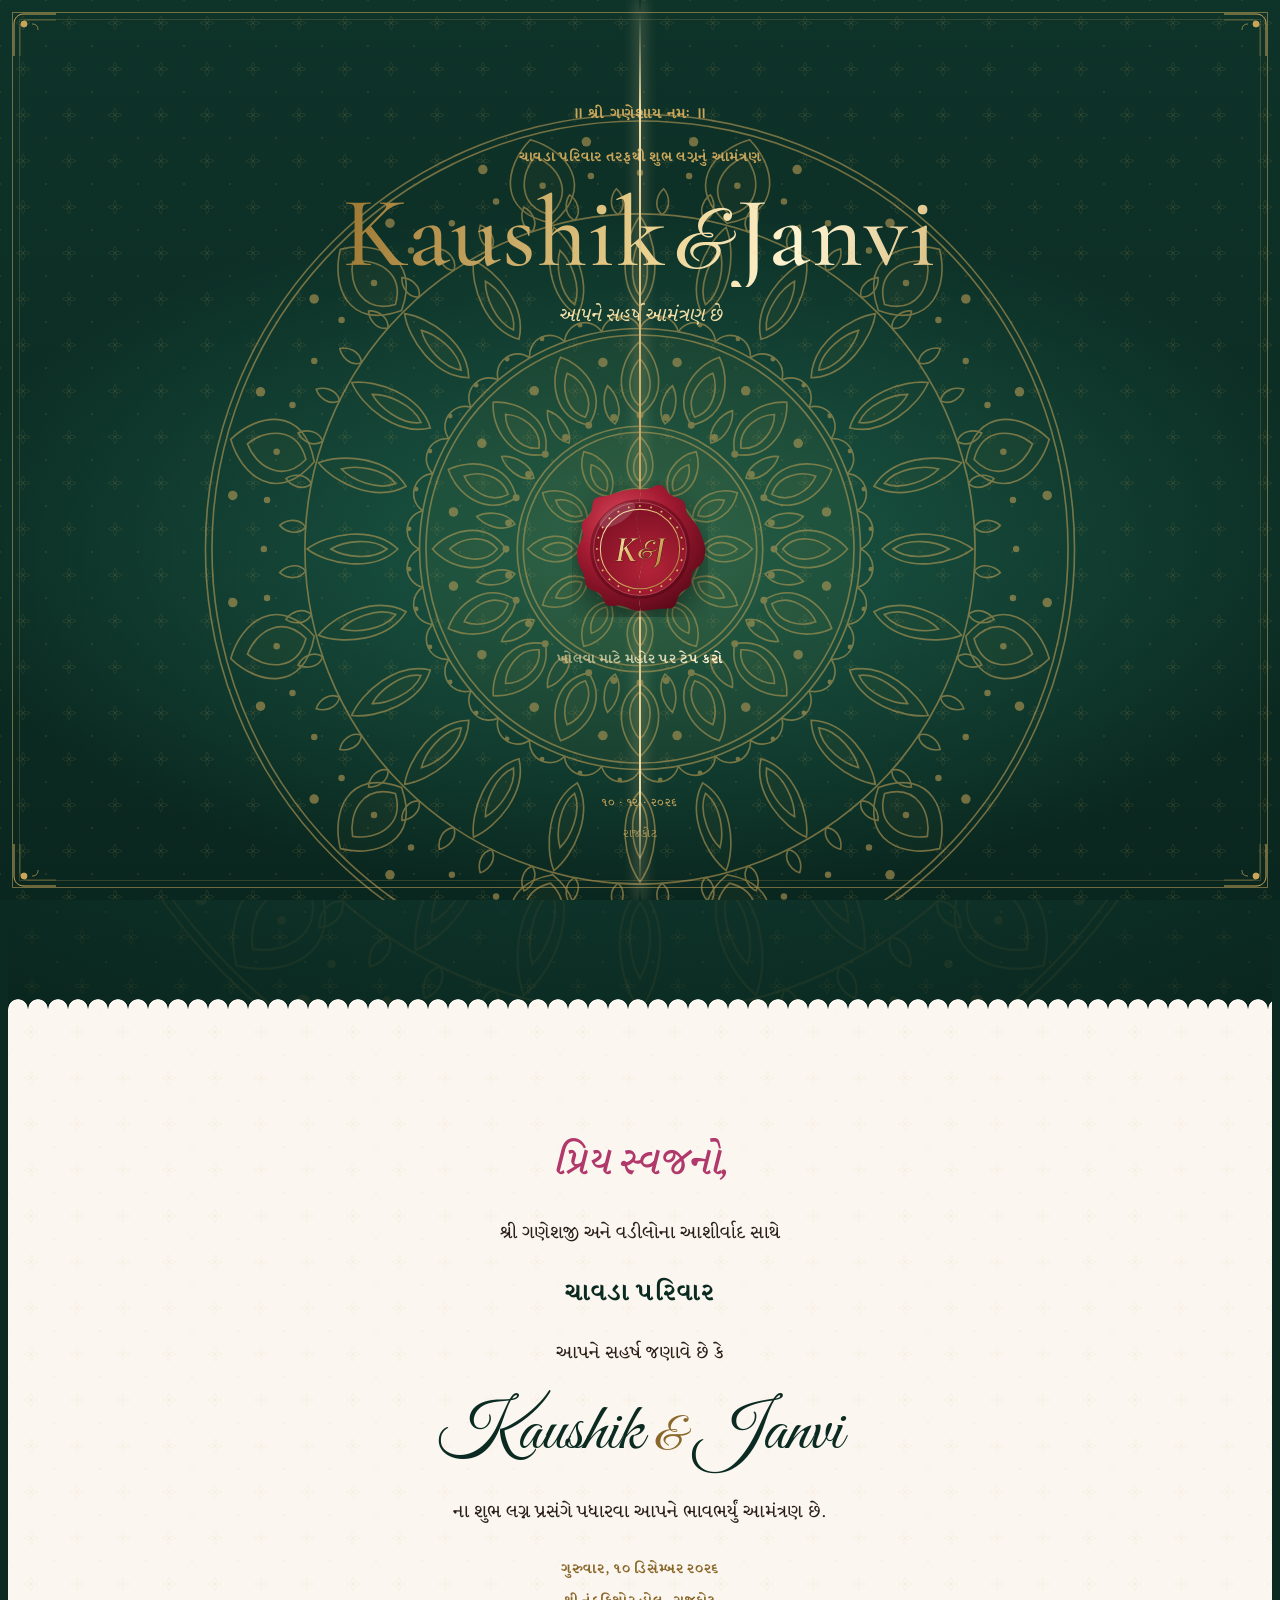
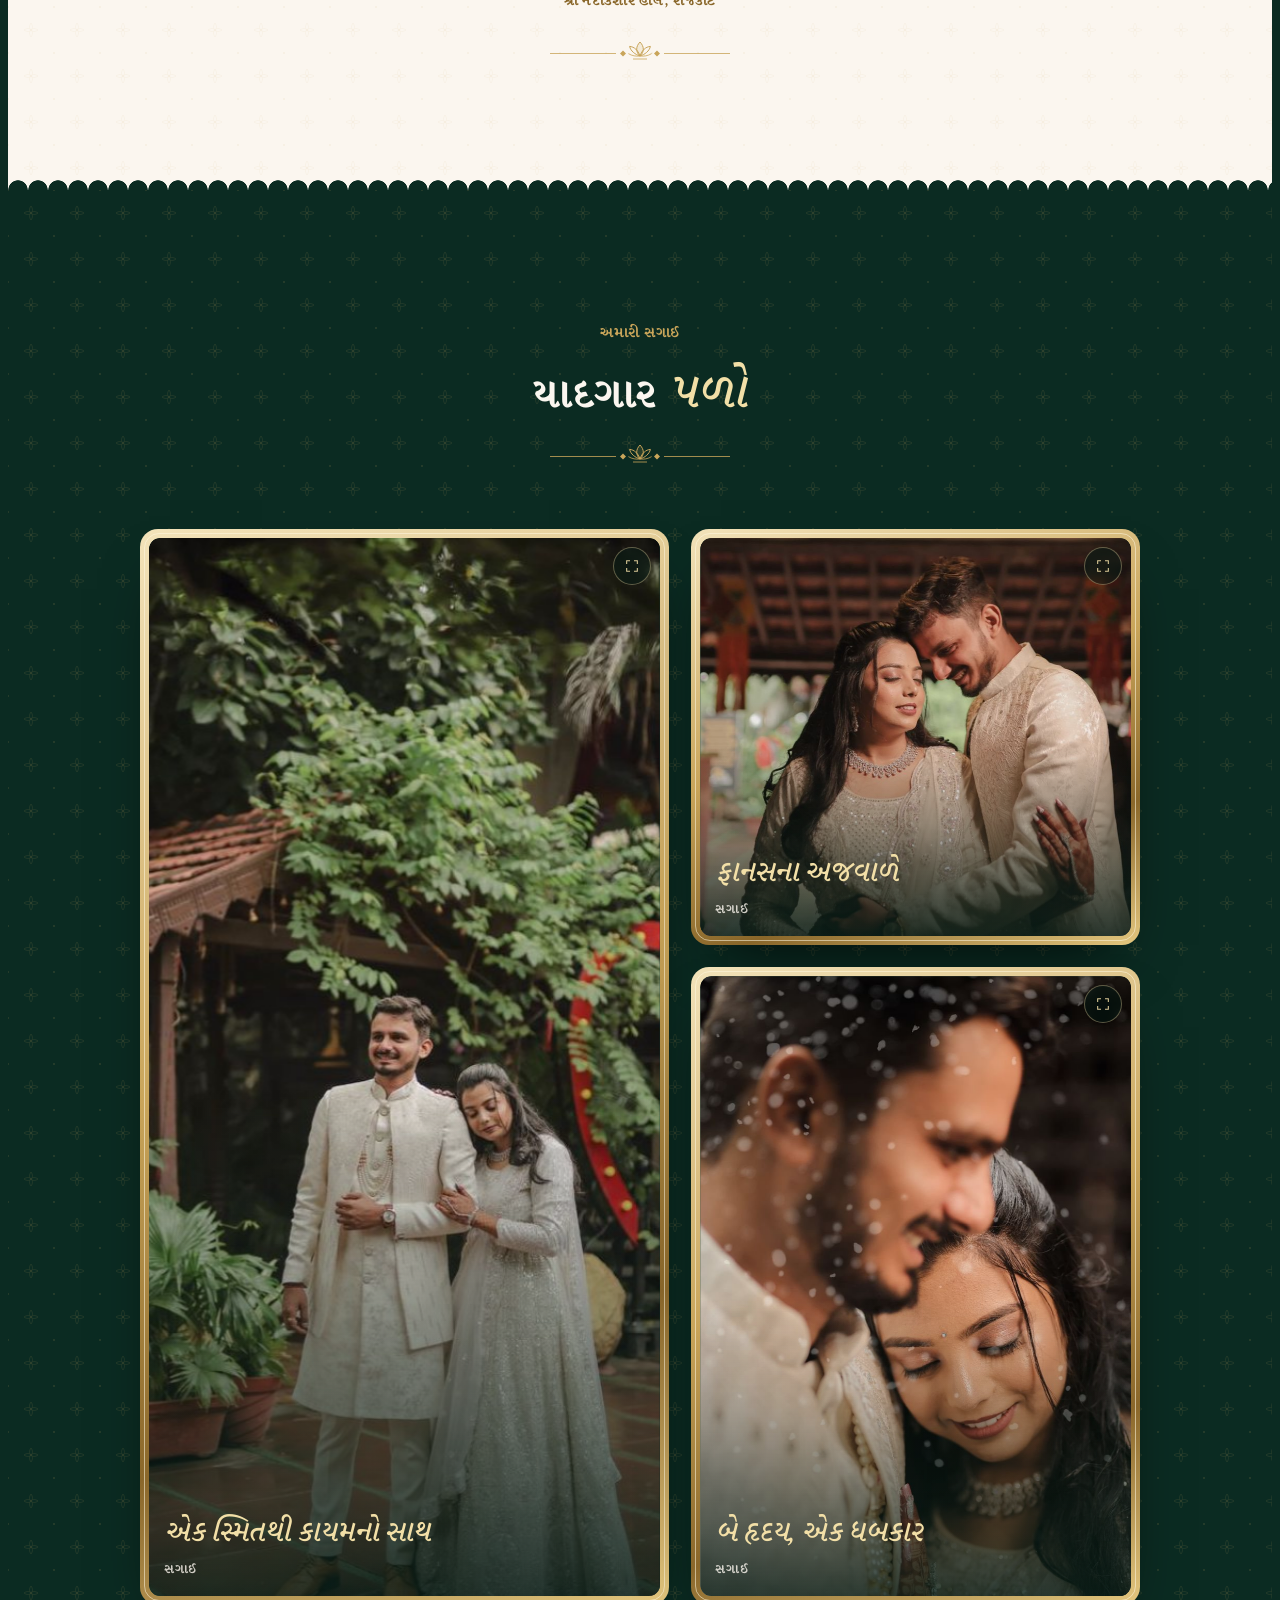
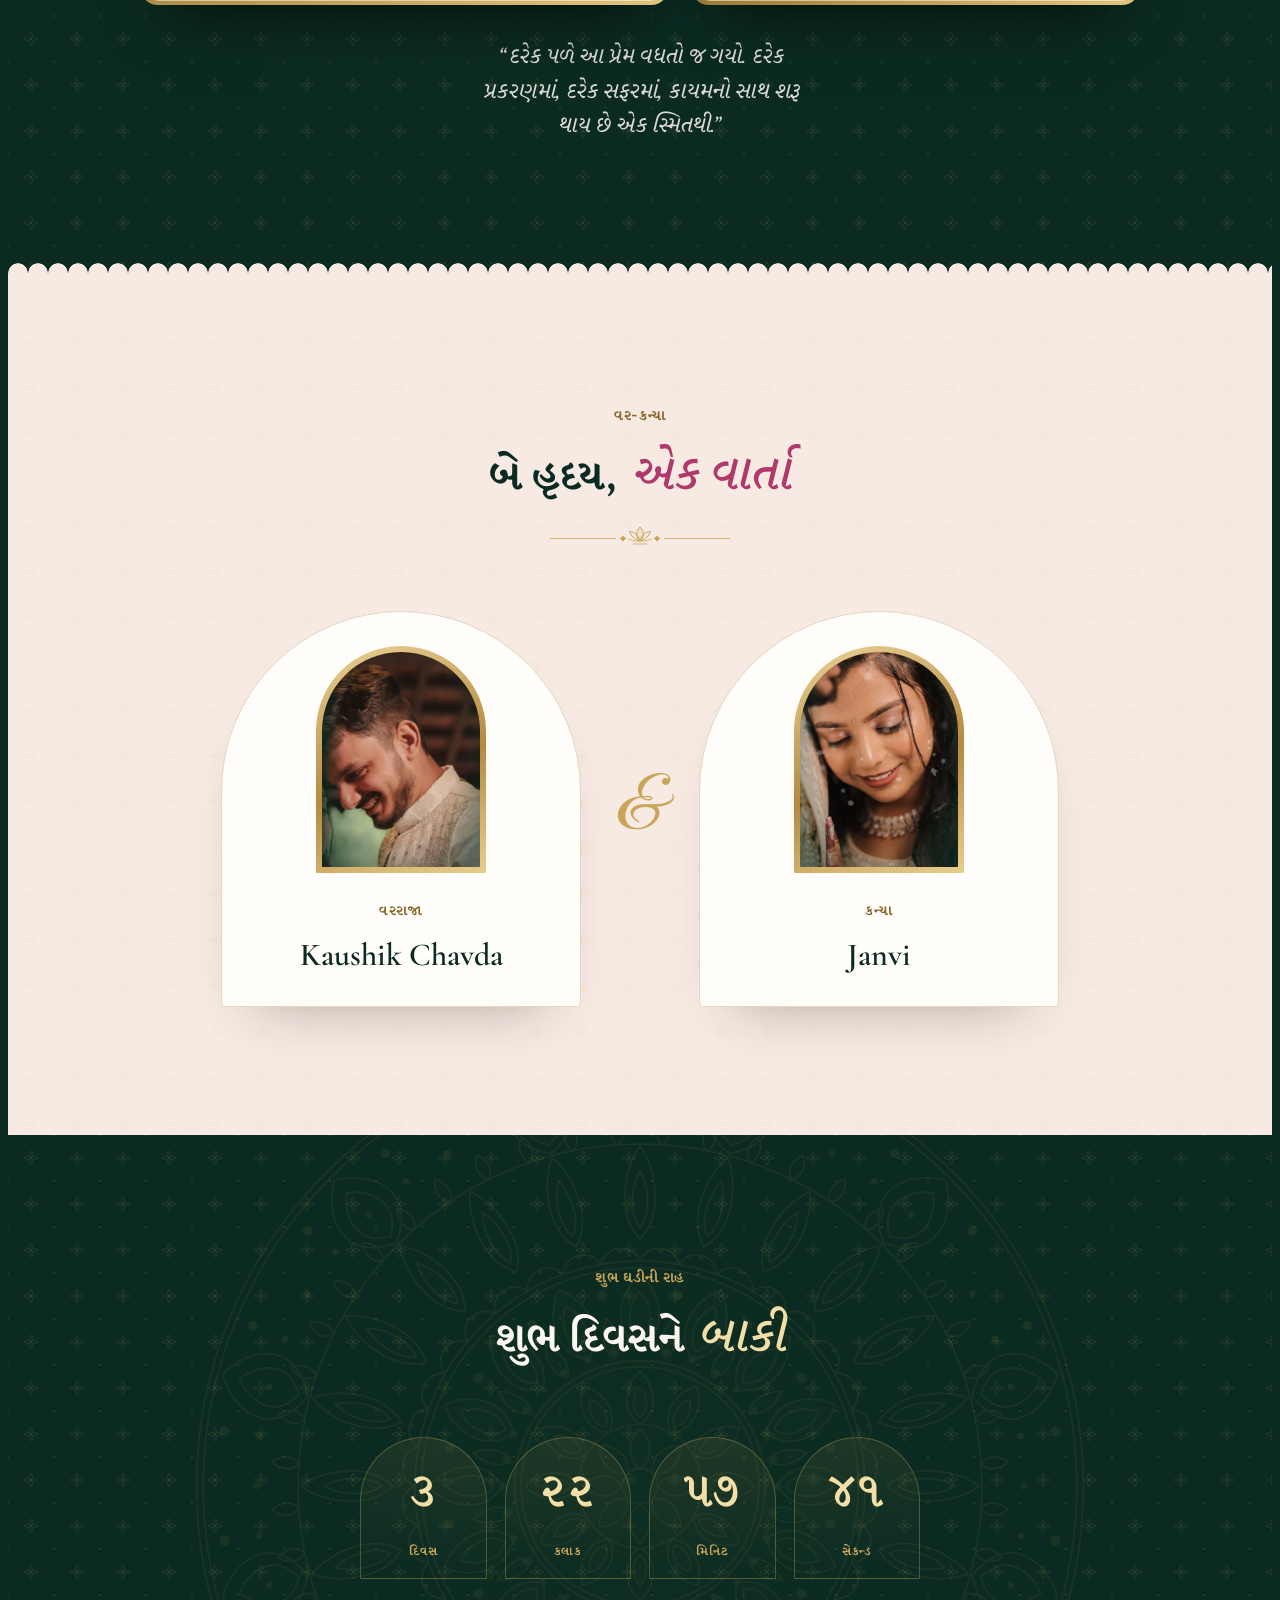
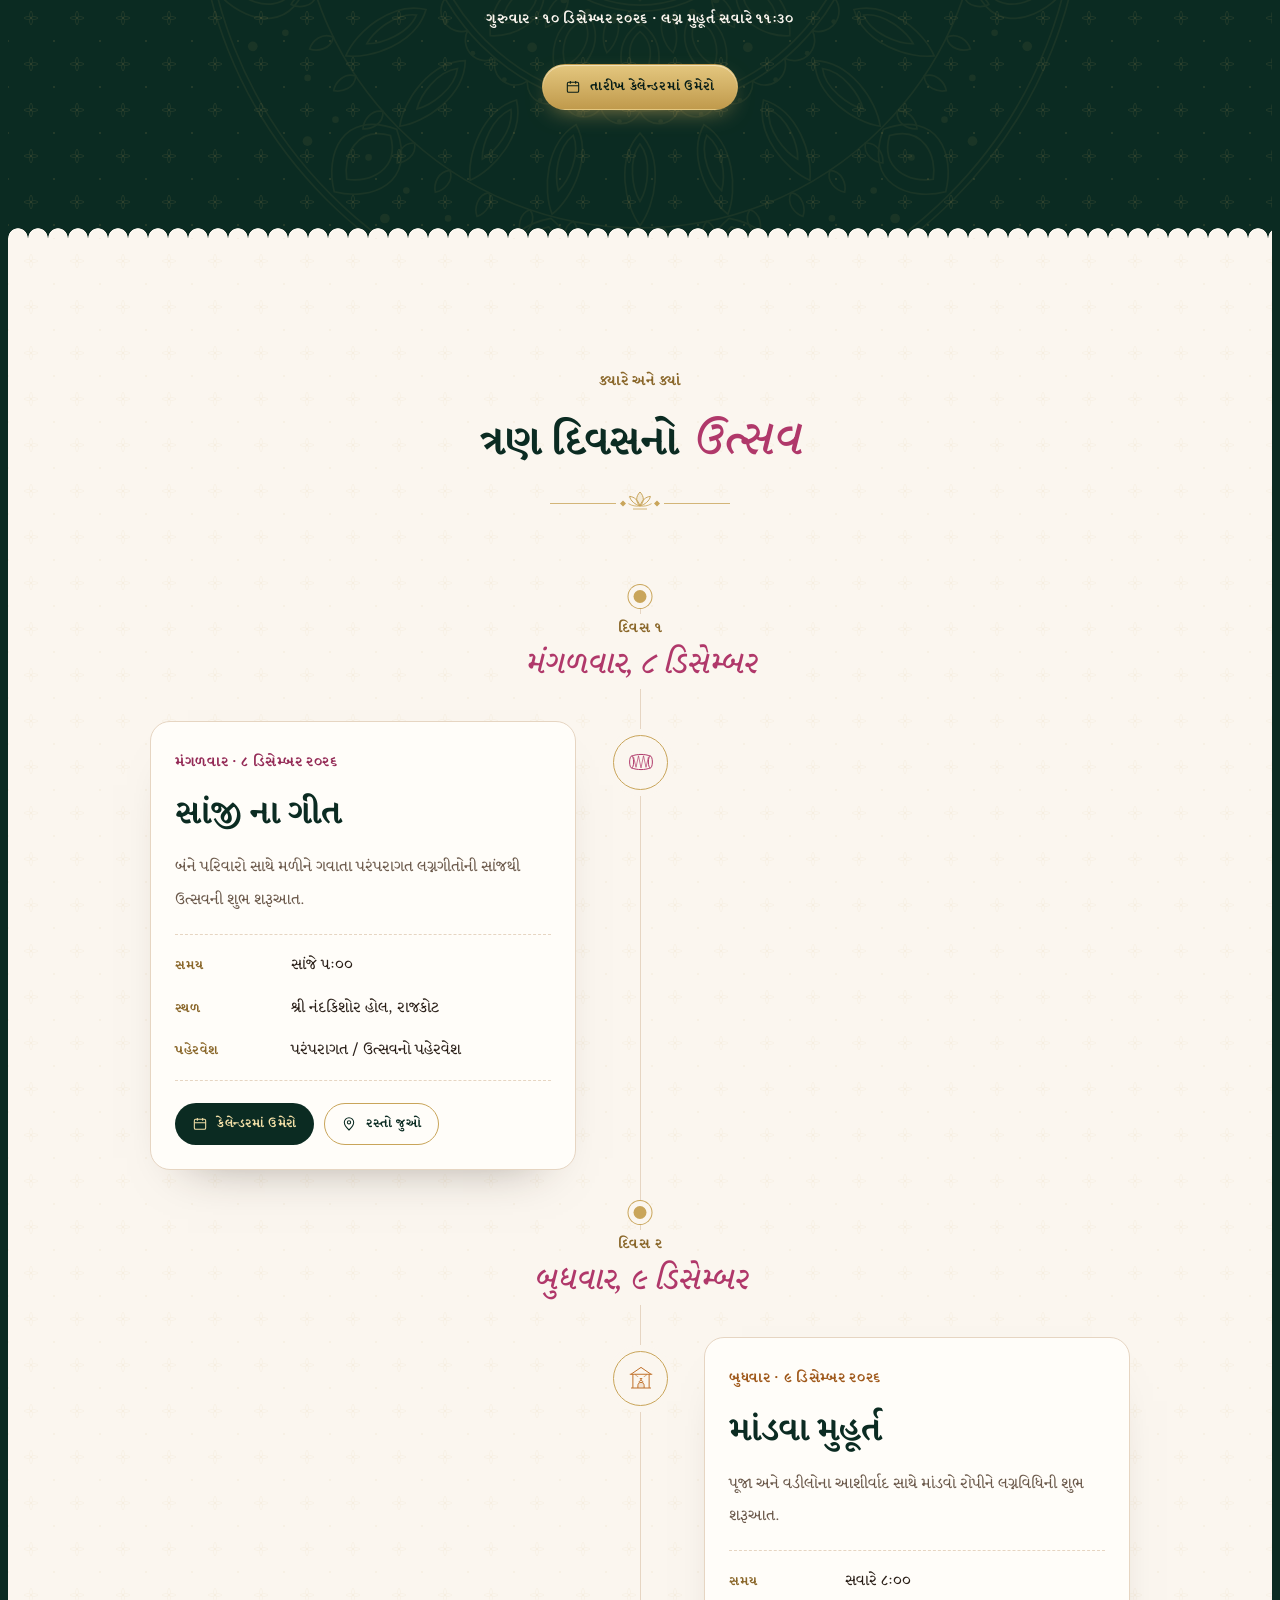
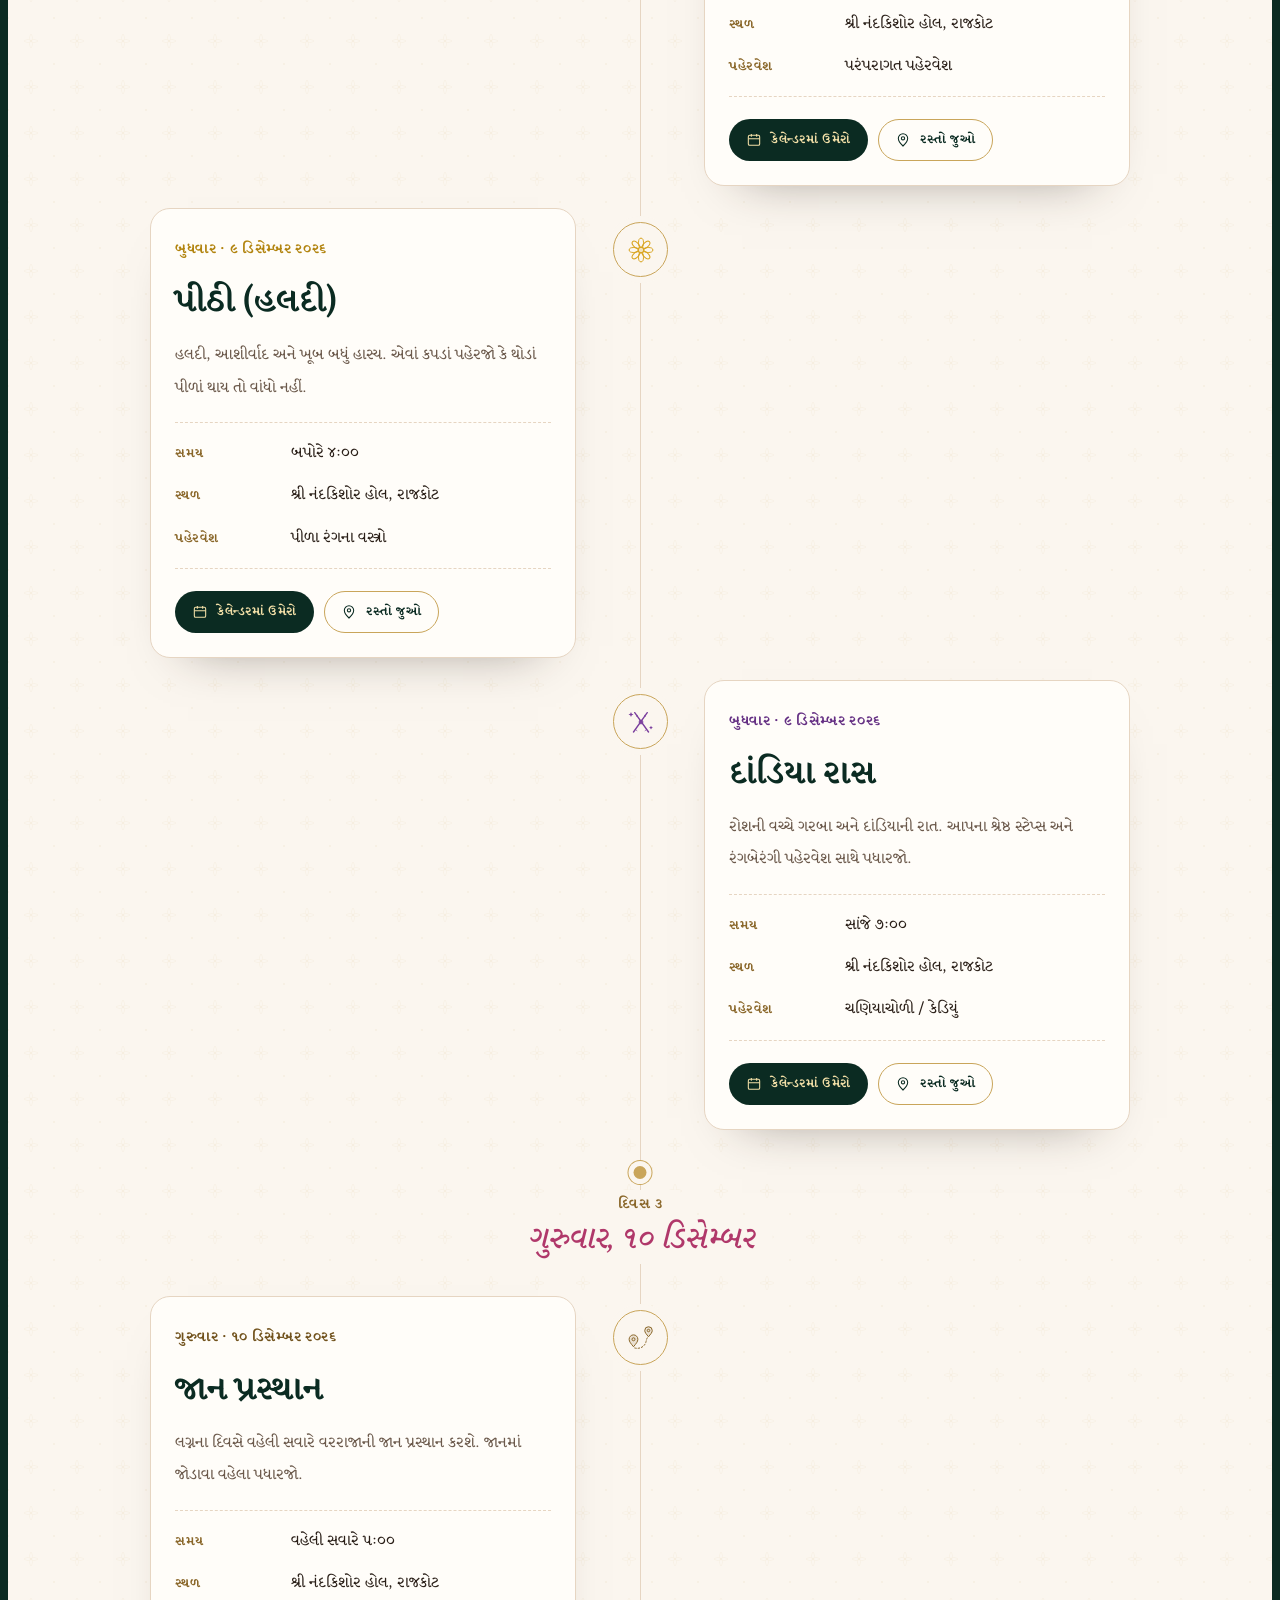
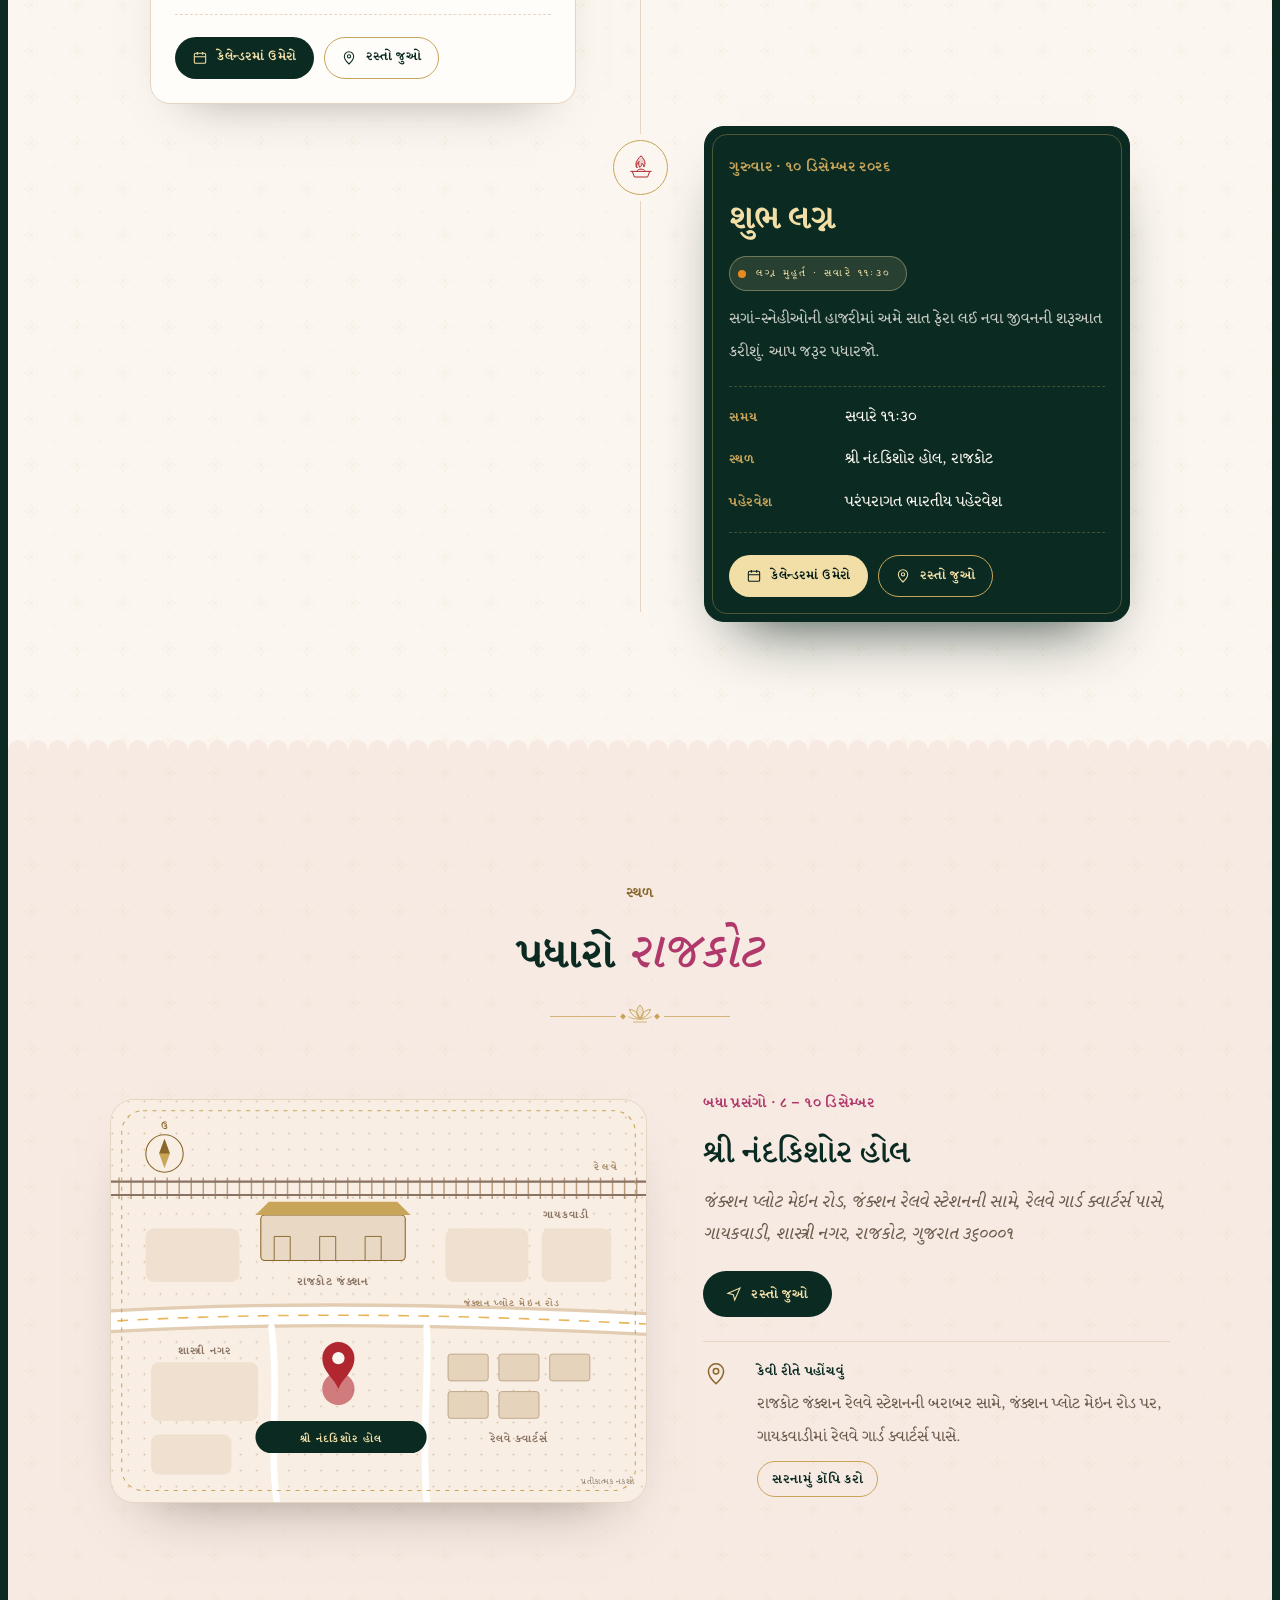
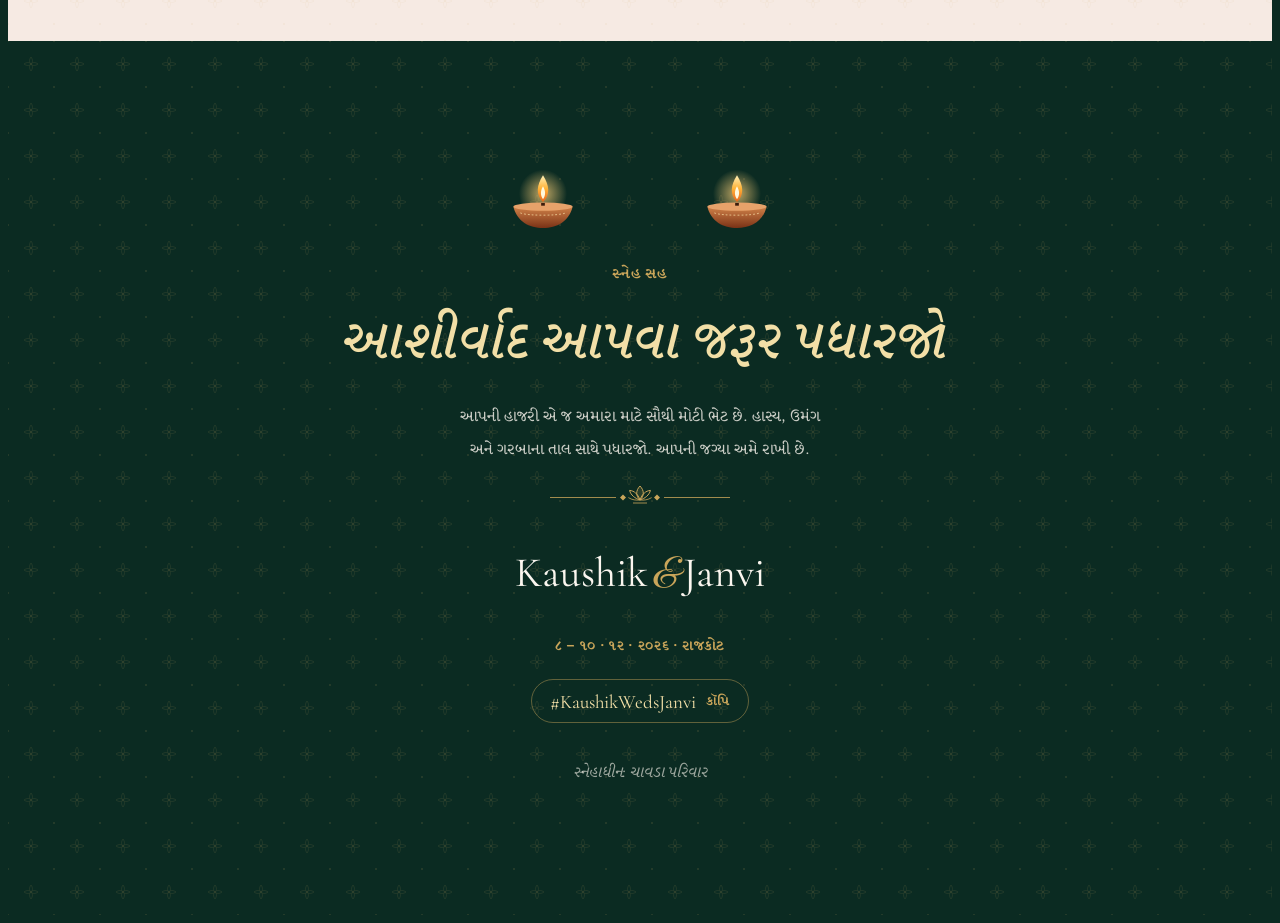
==== commit 4b5faee7: "Make Shri Nandkishore Hall, Rajkot the only venue Co-Authored-By: Claude Opus 5.5 <noreply@anthropic" ====
--- a/gu/index.html
+++ b/gu/index.html
@@ -4,21 +4,21 @@
 <meta charset="utf-8">
 <meta name="viewport" content="width=device-width,initial-scale=1,viewport-fit=cover">
 <title>Kaushik weds Janvi · શુભ લગ્ન</title>
-<meta name="description" content="ચાવડા પરિવાર તરફથી સ્નેહભર્યું આમંત્રણ · ૮ – ૧૦ ડિસેમ્બર ૨૦૨૬ · રાજકોટ અને જામનગર">
+<meta name="description" content="ચાવડા પરિવાર તરફથી સ્નેહભર્યું આમંત્રણ · ૮ – ૧૦ ડિસેમ્બર ૨૦૨૬ · શ્રી નંદકિશોર હોલ, રાજકોટ">
 <meta property="og:title" content="Kaushik weds Janvi · શુભ લગ્ન">
-<meta property="og:description" content="ચાવડા પરિવાર તરફથી સ્નેહભર્યું આમંત્રણ · ૮ – ૧૦ ડિસેમ્બર ૨૦૨૬ · રાજકોટ અને જામનગર">
+<meta property="og:description" content="ચાવડા પરિવાર તરફથી સ્નેહભર્યું આમંત્રણ · ૮ – ૧૦ ડિસેમ્બર ૨૦૨૬ · શ્રી નંદકિશોર હોલ, રાજકોટ">
 <meta property="og:image" content="https://manavchavda31.github.io/Manavchavda31/share/og-gu.jpg">
 <meta property="og:image:secure_url" content="https://manavchavda31.github.io/Manavchavda31/share/og-gu.jpg">
 <meta property="og:image:type" content="image/jpeg">
 <meta property="og:image:width" content="1200">
 <meta property="og:image:height" content="630">
-<meta property="og:image:alt" content="Kaushik અને Janvi, ૮ – ૧૦ ડિસેમ્બર ૨૦૨૬, રાજકોટ અને જામનગર">
+<meta property="og:image:alt" content="Kaushik અને Janvi, ૮ – ૧૦ ડિસેમ્બર ૨૦૨૬, રાજકોટ">
 <meta property="og:url" content="https://manavchavda31.github.io/Manavchavda31/gu/">
 <meta property="og:type" content="website">
 <meta property="og:site_name" content="Kaushik weds Janvi">
 <meta name="twitter:card" content="summary_large_image">
 <meta name="twitter:title" content="Kaushik weds Janvi · શુભ લગ્ન">
-<meta name="twitter:description" content="ચાવડા પરિવાર તરફથી સ્નેહભર્યું આમંત્રણ · ૮ – ૧૦ ડિસેમ્બર ૨૦૨૬ · રાજકોટ અને જામનગર">
+<meta name="twitter:description" content="ચાવડા પરિવાર તરફથી સ્નેહભર્યું આમંત્રણ · ૮ – ૧૦ ડિસેમ્બર ૨૦૨૬ · શ્રી નંદકિશોર હોલ, રાજકોટ">
 <meta name="twitter:image" content="https://manavchavda31.github.io/Manavchavda31/share/og-gu.jpg">
 <meta name="theme-color" content="#0B2B22">
 <link rel="icon" href="data:image/svg+xml,%3Csvg xmlns='http://www.w3.org/2000/svg' viewBox='0 0 64 64'%3E%3Ccircle cx='32' cy='32' r='30' fill='%230B2B22'/%3E%3Ctext x='32' y='42' text-anchor='middle' font-family='Georgia' font-style='italic' font-size='26' fill='%23F2DFA7'%3EK%26J%3C/text%3E%3C/svg%3E">
@@ -592,7 +592,7 @@
       <h2 class="cover-names foil"><span data-bind="groom.first">Kaushik</span><i>&amp;</i><span data-bind="bride.first">Janvi</span></h2>
       <p class="cover-guest" data-guest-cover></p>
     </div>
-    <div class="cover-bottom"><span data-bind="dateShort" style="font-size:15px;opacity:1;margin:0">૧૦ · ૧૨ · ૨૦૨૬</span><span data-bind="cityShort">જામનગર</span></div>
+    <div class="cover-bottom"><span data-bind="dateShort" style="font-size:15px;opacity:1;margin:0">૧૦ · ૧૨ · ૨૦૨૬</span><span data-bind="cityShort">રાજકોટ</span></div>
   </div>
 </template>
 
@@ -619,7 +619,7 @@
         <h1 class="names" style="--d:1.6s"><span class="nm foil" style="--d:1.9s" data-bind="groom.first">Kaushik</span><span class="weds" style="--d:2.4s">weds</span><span class="nm foil" style="--d:2.6s" data-bind="bride.first">Janvi</span></h1>
         <div class="orn" style="--d:3s" data-orn></div>
         <p class="date" style="--d:3.15s" data-bind="dateDots">10 · 12 · 2026</p>
-        <p class="place" style="--d:3.3s" data-bind="city">Jamnagar, Gujarat</p>
+        <p class="place" style="--d:3.3s" data-bind="city">Rajkot, Gujarat</p>
       </div>
     </div>
   </div>
@@ -636,7 +636,7 @@
     <p class="lede rv" style="--d:.25s">આપને સહર્ષ જણાવે છે કે</p>
     <p class="couple-line rv rv-zoom" style="--d:.35s"><span data-bind="groom.first">Kaushik</span> <em>&amp;</em> <span data-bind="bride.first">Janvi</span></p>
     <p class="lede rv" style="--d:.45s">ના શુભ લગ્ન પ્રસંગે પધારવા આપને ભાવભર્યું આમંત્રણ છે.</p>
-    <p class="when rv" style="--d:.5s"><span data-bind="dateLong">Thursday, 10 December 2026</span><br><span data-bind="venue.name">Bajrang Vadi</span>, <span data-bind="cityShort">Jamnagar</span></p>
+    <p class="when rv" style="--d:.5s"><span data-bind="dateLong">Thursday, 10 December 2026</span><br><span data-bind="venue.name">Shri Nandkishore Hall</span>, <span data-bind="cityShort">Rajkot</span></p>
     <div class="orn rv" data-orn></div>
     <p class="elders rv" data-bind-wrap="elders"><b>આશીર્વાદ</b><span data-bind="elders"></span></p>
   </div>
@@ -719,35 +719,21 @@
 <section class="band blush texture" id="venue">
   <div class="wrap">
     <header class="sh rv">
-      <p class="eyebrow">સ્થળો</p>
-      <h2 class="h2">રાજકોટથી <em>જામનગર</em></h2>
+      <p class="eyebrow">સ્થળ</p>
+      <h2 class="h2">પધારો <em>રાજકોટ</em></h2>
       <div class="orn" data-orn></div>
     </header>
-    <div class="venues">
     <div class="venue">
-      <div class="map rv rv-zoom" id="map2"></div>
-      <div class="venue-info rv" style="--d:.15s">
-        <p class="venue-when" data-bind="venue2.when">Days 1 &amp; 2 · Janprastav</p>
-        <h3 data-bind="venue2.name">Shri Nandkishore Hall</h3>
-        <p class="addr" data-bind="venue2.address">Junction Plot Main Road, opposite Junction Railway Station, near the Railway Guard quarters, Gayakwadi, Shastri Nagar, Rajkot, Gujarat 360001</p>
-        <div class="btns">
-          <a class="btn btn-dark" id="dirBtn2" href="#" target="_blank" rel="noopener"><svg viewBox="0 0 24 24" fill="none" stroke="currentColor" stroke-width="1.6"><path d="M3 11 21 3l-8 18-2-8-8-2Z"/></svg><span data-bind="ui.directions">Get directions</span></a>
-        </div>
-        <ul class="tips" id="tips2"></ul>
-      </div>
-    </div>
-    <div class="venue flip">
       <div class="map rv rv-zoom" id="map"></div>
       <div class="venue-info rv" style="--d:.15s">
-        <p class="venue-when" data-bind="venue.when">Day 3 · Lagan Muhurat</p>
-        <h3 data-bind="venue.name">Bajrang Vadi</h3>
-        <p class="addr" data-bind="venue.address">Jamnagar – Rajkot Highway, near Victoria Bridge, Swaminarayan Nagar, Jamnagar, Gujarat 361001</p>
+        <p class="venue-when" data-bind="venue.when">All celebrations · 8 – 10 December</p>
+        <h3 data-bind="venue.name">Shri Nandkishore Hall</h3>
+        <p class="addr" data-bind="venue.address">Junction Plot Main Road, opposite Junction Railway Station, near the Railway Guard quarters, Gayakwadi, Shastri Nagar, Rajkot, Gujarat 360001</p>
         <div class="btns">
           <a class="btn btn-dark" id="dirBtn" href="#" target="_blank" rel="noopener"><svg viewBox="0 0 24 24" fill="none" stroke="currentColor" stroke-width="1.6"><path d="M3 11 21 3l-8 18-2-8-8-2Z"/></svg>રસ્તો જુઓ</a>
         </div>
         <ul class="tips" id="tips"></ul>
       </div>
-    </div>
     </div>
   </div>
 </section>
@@ -763,7 +749,7 @@
     <p class="msg rv">આપની હાજરી એ જ અમારા માટે સૌથી મોટી ભેટ છે. હાસ્ય, ઉમંગ અને ગરબાના તાલ સાથે પધારજો. આપની જગ્યા અમે રાખી છે.</p>
     <div class="orn rv" data-orn></div>
     <p class="sig rv"><span data-bind="groom.first">Kaushik</span><i>&amp;</i><span data-bind="bride.first">Janvi</span></p>
-    <p class="sigdate rv" data-bind="footerDate">8 – 10 · 12 · 2026 · Rajkot · Jamnagar</p>
+    <p class="sigdate rv" data-bind="footerDate">8 – 10 · 12 · 2026 · Rajkot</p>
     <button class="tag rv" type="button" id="tagBtn"><span data-bind="hashtag">#KaushikWedsJanvi</span><small>કૉપિ</small></button>
     <p class="families rv" data-bind="families">With love from the Chavda Family</p>
   </div>
@@ -805,52 +791,44 @@
     { src:'../share/photo-c.jpg', cls:'c', ar:'900/1280', caption:'બે હૃદય, એક ધબકાર', sub:'સગાઈ', alt:'Kaushik ની સાથે સ્મિત કરતી Janvi' }
   ],
   heroPhoto:'../share/photo-a.jpg',
-  city:'જામનગર, ગુજરાત', cityShort:'જામનગર',
+  city:'રાજકોટ, ગુજરાત', cityShort:'રાજકોટ',
   dateLong:'ગુરુવાર, ૧૦ ડિસેમ્બર ૨૦૨૬', dateDots:'૧૦ · ૧૨ · ૨૦૨૬', dateShort:'૧૦ · ૧૨ · ૨૦૨૬',
-  footerDate:'૮ – ૧૦ · ૧૨ · ૨૦૨૬ · રાજકોટ · જામનગર',
+  footerDate:'૮ – ૧૦ · ૧૨ · ૨૦૨૬ · રાજકોટ',
   countdownTo:'2026-12-10T11:30:00+05:30',
   countdownLabel:'ગુરુવાર · ૧૦ ડિસેમ્બર ૨૦૨૬ · લગ્ન મુહૂર્ત સવારે ૧૧:૩૦',
   saveTheDate:{ date:'2026-12-10' },
-  venue:{ when:'દિવસ ૩ · લગ્ન મુહૂર્ત', name:'બજરંગ વાડી', address:'જામનગર – રાજકોટ હાઇવે, વિક્ટોરિયા બ્રિજ પાસે, સ્વામિનારાયણ નગર, જામનગર, ગુજરાત ૩૬૧૦૦૧',
-    plusCode:'F3FJ+42G',
-    mapsQuery:'F3FJ+42G Bajrang Vadi, Jamnagar - Rajkot Hwy, near Victoria Bridge, Swaminarayan Nagar, Jamnagar, Gujarat 361001' },
-  venue2:{ when:'દિવસ ૧ અને ૨ · જાન પ્રસ્થાન', name:'શ્રી નંદકિશોર હોલ', address:'જંક્શન પ્લોટ મેઇન રોડ, જંક્શન રેલવે સ્ટેશનની સામે, રેલવે ગાર્ડ ક્વાર્ટર્સ પાસે, ગાયકવાડી, શાસ્ત્રી નગર, રાજકોટ, ગુજરાત ૩૬૦૦૦૧',
+  venue:{ when:'બધા પ્રસંગો · ૮ – ૧૦ ડિસેમ્બર', name:'શ્રી નંદકિશોર હોલ', address:'જંક્શન પ્લોટ મેઇન રોડ, જંક્શન રેલવે સ્ટેશનની સામે, રેલવે ગાર્ડ ક્વાર્ટર્સ પાસે, ગાયકવાડી, શાસ્ત્રી નગર, રાજકોટ, ગુજરાત ૩૬૦૦૦૧',
     mapsQuery:'Shri Nandkishore Hall, Junction Plot Main Road, opposite Junction Railway Station, Gayakwadi, Shastri Nagar, Rajkot, Gujarat 360001' },
   ui:{ directions:'રસ્તો જુઓ', copyAddress:'સરનામું કૉપિ કરો', mapNote:'પ્રતીકાત્મક નકશો', mapFont:'Rasa, Noto Serif Gujarati, serif' },
   map2:{ station:'રાજકોટ જંક્શન', rail:'રેલવે', road:'જંક્શન પ્લોટ મેઇન રોડ', quarters:'રેલવે ક્વાર્ટર્સ', area:'શાસ્ત્રી નગર', area2:'ગાયકવાડી', pin:'શ્રી નંદકિશોર હોલ', north:'ઉ' },
   events:[
-    { id:'sangeet', name:'સાંજી ના ગીત', icon:'sangeet', color:'#B0386A', at:'rajkot', dayKey:'2026-12-08', dayLabel:'મંગળવાર, ૮ ડિસેમ્બર',
+    { id:'sangeet', name:'સાંજી ના ગીત', icon:'sangeet', color:'#B0386A', dayKey:'2026-12-08', dayLabel:'મંગળવાર, ૮ ડિસેમ્બર',
       start:'2026-12-08T17:00:00+05:30', end:'2026-12-08T20:00:00+05:30',
       day:'મંગળવાર · ૮ ડિસેમ્બર ૨૦૨૬', when:'સાંજે ૫:૦૦', where:'શ્રી નંદકિશોર હોલ, રાજકોટ', dress:'પરંપરાગત / ઉત્સવનો પહેરવેશ',
       blurb:'બંને પરિવારો સાથે મળીને ગવાતા પરંપરાગત લગ્નગીતોની સાંજથી ઉત્સવની શુભ શરૂઆત.' },
-    { id:'mandva', name:'માંડવા મુહૂર્ત', icon:'mandva', color:'#C0702A', at:'rajkot', dayKey:'2026-12-09', dayLabel:'બુધવાર, ૯ ડિસેમ્બર',
+    { id:'mandva', name:'માંડવા મુહૂર્ત', icon:'mandva', color:'#C0702A', dayKey:'2026-12-09', dayLabel:'બુધવાર, ૯ ડિસેમ્બર',
       start:'2026-12-09T08:00:00+05:30', end:'2026-12-09T10:00:00+05:30',
       day:'બુધવાર · ૯ ડિસેમ્બર ૨૦૨૬', when:'સવારે ૮:૦૦', where:'શ્રી નંદકિશોર હોલ, રાજકોટ', dress:'પરંપરાગત પહેરવેશ',
       blurb:'પૂજા અને વડીલોના આશીર્વાદ સાથે માંડવો રોપીને લગ્નવિધિની શુભ શરૂઆત.' },
-    { id:'haldi', name:'પીઠી (હલદી)', icon:'haldi', color:'#D9A520', at:'rajkot', dayKey:'2026-12-09', dayLabel:'બુધવાર, ૯ ડિસેમ્બર',
+    { id:'haldi', name:'પીઠી (હલદી)', icon:'haldi', color:'#D9A520', dayKey:'2026-12-09', dayLabel:'બુધવાર, ૯ ડિસેમ્બર',
       start:'2026-12-09T16:00:00+05:30', end:'2026-12-09T18:00:00+05:30',
       day:'બુધવાર · ૯ ડિસેમ્બર ૨૦૨૬', when:'બપોરે ૪:૦૦', where:'શ્રી નંદકિશોર હોલ, રાજકોટ', dress:'પીળા રંગના વસ્ત્રો',
       blurb:'હલદી, આશીર્વાદ અને ખૂબ બધું હાસ્ય. એવાં કપડાં પહેરજો કે થોડાં પીળાં થાય તો વાંધો નહીં.' },
-    { id:'dandiya', name:'દાંડિયા રાસ', icon:'dandiya', color:'#7A3E9D', at:'rajkot', dayKey:'2026-12-09', dayLabel:'બુધવાર, ૯ ડિસેમ્બર',
+    { id:'dandiya', name:'દાંડિયા રાસ', icon:'dandiya', color:'#7A3E9D', dayKey:'2026-12-09', dayLabel:'બુધવાર, ૯ ડિસેમ્બર',
       start:'2026-12-09T19:00:00+05:30', end:'2026-12-09T23:00:00+05:30',
       day:'બુધવાર · ૯ ડિસેમ્બર ૨૦૨૬', when:'સાંજે ૭:૦૦', where:'શ્રી નંદકિશોર હોલ, રાજકોટ', dress:'ચણિયાચોળી / કેડિયું',
       blurb:'રોશની વચ્ચે ગરબા અને દાંડિયાની રાત. આપના શ્રેષ્ઠ સ્ટેપ્સ અને રંગબેરંગી પહેરવેશ સાથે પધારજો.' },
-    { id:'jaan', name:'જાન પ્રસ્થાન', icon:'route', color:'#8A672A', at:'rajkot', dayKey:'2026-12-10', dayLabel:'ગુરુવાર, ૧૦ ડિસેમ્બર',
+    { id:'jaan', name:'જાન પ્રસ્થાન', icon:'route', color:'#8A672A', dayKey:'2026-12-10', dayLabel:'ગુરુવાર, ૧૦ ડિસેમ્બર',
       start:'2026-12-10T05:00:00+05:30', end:'2026-12-10T06:00:00+05:30',
-      day:'ગુરુવાર · ૧૦ ડિસેમ્બર ૨૦૨૬', when:'વહેલી સવારે ૫:૦૦', where:'શ્રી નંદકિશોર હોલ, રાજકોટથી', dress:'',
-      blurb:'વરરાજાની જાન લગ્ન માટે રાજકોટથી જામનગર જવા પ્રસ્થાન કરશે. જાનમાં જોડાવા વહેલા પધારજો.' },
-    { id:'wedding', name:'શુભ લગ્ન', icon:'agni', color:'#B1272F', main:true, at:'jamnagar', dayKey:'2026-12-10', dayLabel:'ગુરુવાર, ૧૦ ડિસેમ્બર',
+      day:'ગુરુવાર · ૧૦ ડિસેમ્બર ૨૦૨૬', when:'વહેલી સવારે ૫:૦૦', where:'શ્રી નંદકિશોર હોલ, રાજકોટ', dress:'',
+      blurb:'લગ્નના દિવસે વહેલી સવારે વરરાજાની જાન પ્રસ્થાન કરશે. જાનમાં જોડાવા વહેલા પધારજો.' },
+    { id:'wedding', name:'શુભ લગ્ન', icon:'agni', color:'#B1272F', main:true, dayKey:'2026-12-10', dayLabel:'ગુરુવાર, ૧૦ ડિસેમ્બર',
       start:'2026-12-10T11:30:00+05:30', end:'2026-12-10T14:00:00+05:30',
-      day:'ગુરુવાર · ૧૦ ડિસેમ્બર ૨૦૨૬', muhurat:'લગ્ન મુહૂર્ત · સવારે ૧૧:૩૦', when:'સવારે ૧૧:૩૦', where:'બજરંગ વાડી, જામનગર', dress:'પરંપરાગત ભારતીય પહેરવેશ',
+      day:'ગુરુવાર · ૧૦ ડિસેમ્બર ૨૦૨૬', muhurat:'લગ્ન મુહૂર્ત · સવારે ૧૧:૩૦', when:'સવારે ૧૧:૩૦', where:'શ્રી નંદકિશોર હોલ, રાજકોટ', dress:'પરંપરાગત ભારતીય પહેરવેશ',
       blurb:'સગાં-સ્નેહીઓની હાજરીમાં અમે સાત ફેરા લઈ નવા જીવનની શરૂઆત કરીશું. આપ જરૂર પધારજો.' }
   ],
-  tips2:[
-    { icon:'pin', title:'કેવી રીતે પહોંચવું', text:'રાજકોટ જંક્શન રેલવે સ્ટેશનની બરાબર સામે, જંક્શન પ્લોટ મેઇન રોડ પર, ગાયકવાડીમાં રેલવે ગાર્ડ ક્વાર્ટર્સ પાસે.', copy:'Shri Nandkishore Hall, Junction Plot Main Road, opposite Junction Railway Station, near the Railway Guard quarters, Gayakwadi, Shastri Nagar, Rajkot, Gujarat 360001' },
-    { icon:'route', title:'જાન પ્રસ્થાન', text:'જાન ગુરુવાર, ૧૦ ડિસેમ્બરે વહેલી સવારે ૫:૦૦ વાગ્યે હોલથી બજરંગ વાડી, જામનગર જવા નીકળશે.' }
-  ],
   tips:[
-    { icon:'pin', title:'કેવી રીતે પહોંચવું', text:'સ્થળ જામનગર – રાજકોટ હાઇવે પર, સ્વામિનારાયણ નગરમાં વિક્ટોરિયા બ્રિજની નજીક છે. લાઇવ નેવિગેશન માટે “રસ્તો જુઓ” પર ટેપ કરો.' },
-    { icon:'plus', title:'પ્લસ કોડ', text:'F3FJ+42G, જામનગર. આ કોડ Google Maps માં નાખો અથવા ડ્રાઇવરને મોકલો, સીધા ગેટ સુધી પહોંચી જશો.', copy:'F3FJ+42G Jamnagar' }
+    { icon:'pin', title:'કેવી રીતે પહોંચવું', text:'રાજકોટ જંક્શન રેલવે સ્ટેશનની બરાબર સામે, જંક્શન પ્લોટ મેઇન રોડ પર, ગાયકવાડીમાં રેલવે ગાર્ડ ક્વાર્ટર્સ પાસે.', copy:'Shri Nandkishore Hall, Junction Plot Main Road, opposite Junction Railway Station, near the Railway Guard quarters, Gayakwadi, Shastri Nagar, Rajkot, Gujarat 360001' }
   ],
   music:'' /* optional: URL of your own song (mp3). Leave empty for the built-in tanpura & santoor. */
 };
@@ -1001,41 +979,9 @@
 }
 
 function mapSVG() {
-  const L = 'font-family="Rasa, Noto Serif Gujarati, serif" font-weight="600"';
-  return `<svg viewBox="0 0 400 300" role="img" aria-label="જામનગર – રાજકોટ હાઇવે પર વિક્ટોરિયા બ્રિજ પાસે બજરંગ વાડી દર્શાવતો નકશો">
-  <defs><pattern id="mp" width="12" height="12" patternUnits="userSpaceOnUse"><circle cx="1" cy="1" r=".7" fill="#D9C2A8"/></pattern>
-  <linearGradient id="rv" x1="0" y1="0" x2="1" y2="1"><stop offset="0" stop-color="#D3E6DF"/><stop offset="1" stop-color="#B7D4CA"/></linearGradient></defs>
-  <rect width="400" height="300" fill="#F8EEE4"/><rect width="400" height="300" fill="url(#mp)"/>
-  <g fill="#EFE0CF"><rect x="34" y="34" width="70" height="46" rx="6"/><rect x="118" y="30" width="54" height="60" rx="6"/><rect x="28" y="96" width="62" height="40" rx="6"/><rect x="250" y="196" width="66" height="44" rx="6"/><rect x="326" y="186" width="46" height="62" rx="6"/><rect x="262" y="252" width="98" height="26" rx="6"/></g>
-  <path d="M-10 168C40 150 82 176 130 160S206 112 250 120 318 92 410 74" stroke="url(#rv)" stroke-width="26" fill="none" stroke-linecap="round"/>
-  <path d="M-10 168C40 150 82 176 130 160S206 112 250 120 318 92 410 74" stroke="#9CC4B7" stroke-width="1" fill="none" stroke-dasharray="3 6"/>
-  <path d="M-10 240C70 232 120 210 176 168S246 64 262 -10" stroke="#E2CCB2" stroke-width="16" fill="none"/>
-  <path d="M-10 240C70 232 120 210 176 168S246 64 262 -10" stroke="#fff" stroke-width="11" fill="none"/>
-  <path d="M-10 240C70 232 120 210 176 168S246 64 262 -10" stroke="#E7B65A" stroke-width="1.2" fill="none" stroke-dasharray="8 7"/>
-  <path d="M150 300C170 250 200 214 250 204S330 180 410 196M40 0C52 60 46 120 70 190" stroke="#fff" stroke-width="5" fill="none" stroke-linecap="round"/>
-  <g transform="translate(212 128) rotate(-55)"><rect x="-22" y="-9" width="44" height="18" rx="2" fill="#E9D9C4" stroke="#8A672A" stroke-width=".8"/><path d="M-18-9v18M-6-9v18M6-9v18M18-9v18" stroke="#8A672A" stroke-width=".6"/></g>
-  <g ${L} fill="#5E8C7E" font-size="9" letter-spacing="1"><text x="96" y="186" font-size="11" transform="rotate(-8 96 186)">નદી</text></g>
-  <g ${L} fill="#8A7362" font-size="9" letter-spacing="1.2">
-    <text x="248" y="146" font-size="11">વિક્ટોરિયા બ્રિજ</text>
-    <text x="70" y="64" text-anchor="middle" font-size="11">જામનગર</text>
-    <text x="300" y="232" text-anchor="middle" font-size="11">સ્વામિનારાયણ નગર</text>
-  </g>
-  <text ${L} x="60" y="226" font-size="10" letter-spacing=".5" fill="#A0835F" transform="rotate(-11 60 226)">જામનગર – રાજકોટ હાઇવે</text>
-  <g fill="#B69A7B" transform="translate(336 202)"><path d="M-9 14h18V4l-9-8-9 8z"/><path d="M0-10v-5" stroke="#B69A7B"/><circle cy="-16" r="1.6"/></g>
-  <g transform="translate(170 196)">
-    <circle class="pulse" r="12" fill="#B1272F" opacity=".35"/><circle class="pulse b" r="12" fill="#B1272F" opacity=".35"/>
-    <g class="pin"><path d="M0 0C-3-8-12-13-12-23a12 12 0 0 1 24 0C12-13 3-8 0 0Z" fill="#B1272F"/><circle cy="-23" r="4.6" fill="#FBF6EF"/></g>
-  </g>
-  <g transform="translate(118 222)"><rect x="0" y="0" width="104" height="24" rx="12" fill="#0B2B22"/><text x="52" y="16" text-anchor="middle" ${L} font-size="12" letter-spacing=".5" fill="#F2DFA7">બજરંગ વાડી</text></g>
-  <g transform="translate(360 46)" stroke="#8A672A" fill="none"><circle r="15" stroke-width=".8"/><path d="M0-12 4 0 0 12-4 0Z" fill="#C9A55A" stroke="none"/><path d="M0-12 4 0H-4Z" fill="#8A672A" stroke="none"/><text y="-19" text-anchor="middle" ${L} font-size="10" fill="#8A672A" stroke="none">ઉ</text></g>
-  <rect x="8" y="8" width="384" height="284" rx="16" fill="none" stroke="#C9A55A" stroke-width=".8" stroke-dasharray="3 4"/>
-</svg>`;
-}
-
-function mapSVG2() {
   const M = INVITE.map2, F = `font-family="${INVITE.ui.mapFont}" font-weight="600"`;
   let ties = ''; for (let x = 6; x < 400; x += 9) ties += `<path d="M${x} 58v16"/>`;
-  return `<svg viewBox="0 0 400 300" role="img" aria-label="${esc(INVITE.venue2.name)}, ${esc(INVITE.venue2.address)}">
+  return `<svg viewBox="0 0 400 300" role="img" aria-label="${esc(INVITE.venue.name)}, ${esc(INVITE.venue.address)}">
   <defs><pattern id="mp2" width="12" height="12" patternUnits="userSpaceOnUse"><circle cx="1" cy="1" r=".7" fill="#D9C2A8"/></pattern></defs>
   <rect width="400" height="300" fill="#F8EEE4"/><rect width="400" height="300" fill="url(#mp2)"/>
   <g fill="#EFE0CF"><rect x="26" y="96" width="70" height="40" rx="6"/><rect x="250" y="96" width="62" height="40" rx="6"/><rect x="322" y="96" width="52" height="40" rx="6"/><rect x="30" y="196" width="80" height="44" rx="6"/><rect x="30" y="250" width="60" height="30" rx="6"/></g>
@@ -1375,7 +1321,7 @@
 let lastDay = null, dayN = 0;
 $('#timeline').insertAdjacentHTML('beforeend', INVITE.events.map((e, i) => {
   let mark = '';
-  const V = e.at === 'rajkot' ? INVITE.venue2 : INVITE.venue;
+  const V = INVITE.venue;
   const key = e.dayKey || e.allDay;
   if (key && key !== lastDay) { lastDay = key; dayN++; mark = `<div class="day-mark rv"><span class="dm-k">દિવસ ${toGu(dayN)}</span><span class="dm-d">${esc(e.dayLabel || e.day)}</span></div>`; }
   return mark + `<article class="ev rv${e.main ? ' main' : ''}" style="--c:${e.color};--d:.05s">
@@ -1403,10 +1349,7 @@
 // venue
 $('#map').innerHTML = mapSVG() + '<span class="map-note">પ્રતીકાત્મક નકશો</span>';
 $('#dirBtn').href = mapsUrl(INVITE.venue.mapsQuery);
-$('#tips').innerHTML = INVITE.tips.map(t => `<li>${ICONS[t.icon] || ''}<div><b>${esc(t.title)}</b><p>${esc(t.text)}</p>${t.copy ? `<button class="btn btn-line tip-copy" type="button" data-copy="${esc(t.copy)}">પ્લસ કોડ કૉપિ કરો</button>` : ''}</div></li>`).join('');
-$('#map2').innerHTML = mapSVG2() + `<span class="map-note">${esc(INVITE.ui.mapNote)}</span>`;
-$('#dirBtn2').href = mapsUrl(INVITE.venue2.mapsQuery);
-$('#tips2').innerHTML = INVITE.tips2.map(t => `<li>${ICONS[t.icon] || ''}<div><b>${esc(t.title)}</b><p>${esc(t.text)}</p>${t.copy ? `<button class="btn btn-line tip-copy" type="button" data-copy="${esc(t.copy)}">${esc(INVITE.ui.copyAddress)}</button>` : ''}</div></li>`).join('');
+$('#tips').innerHTML = INVITE.tips.map(t => `<li>${ICONS[t.icon] || ''}<div><b>${esc(t.title)}</b><p>${esc(t.text)}</p>${t.copy ? `<button class="btn btn-line tip-copy" type="button" data-copy="${esc(t.copy)}">${esc(INVITE.ui.copyAddress)}</button>` : ''}</div></li>`).join('');
 $$('[data-copy]').forEach(b => b.addEventListener('click', () => copy(b.dataset.copy, b.previousElementSibling)));
 
 // footer diyas
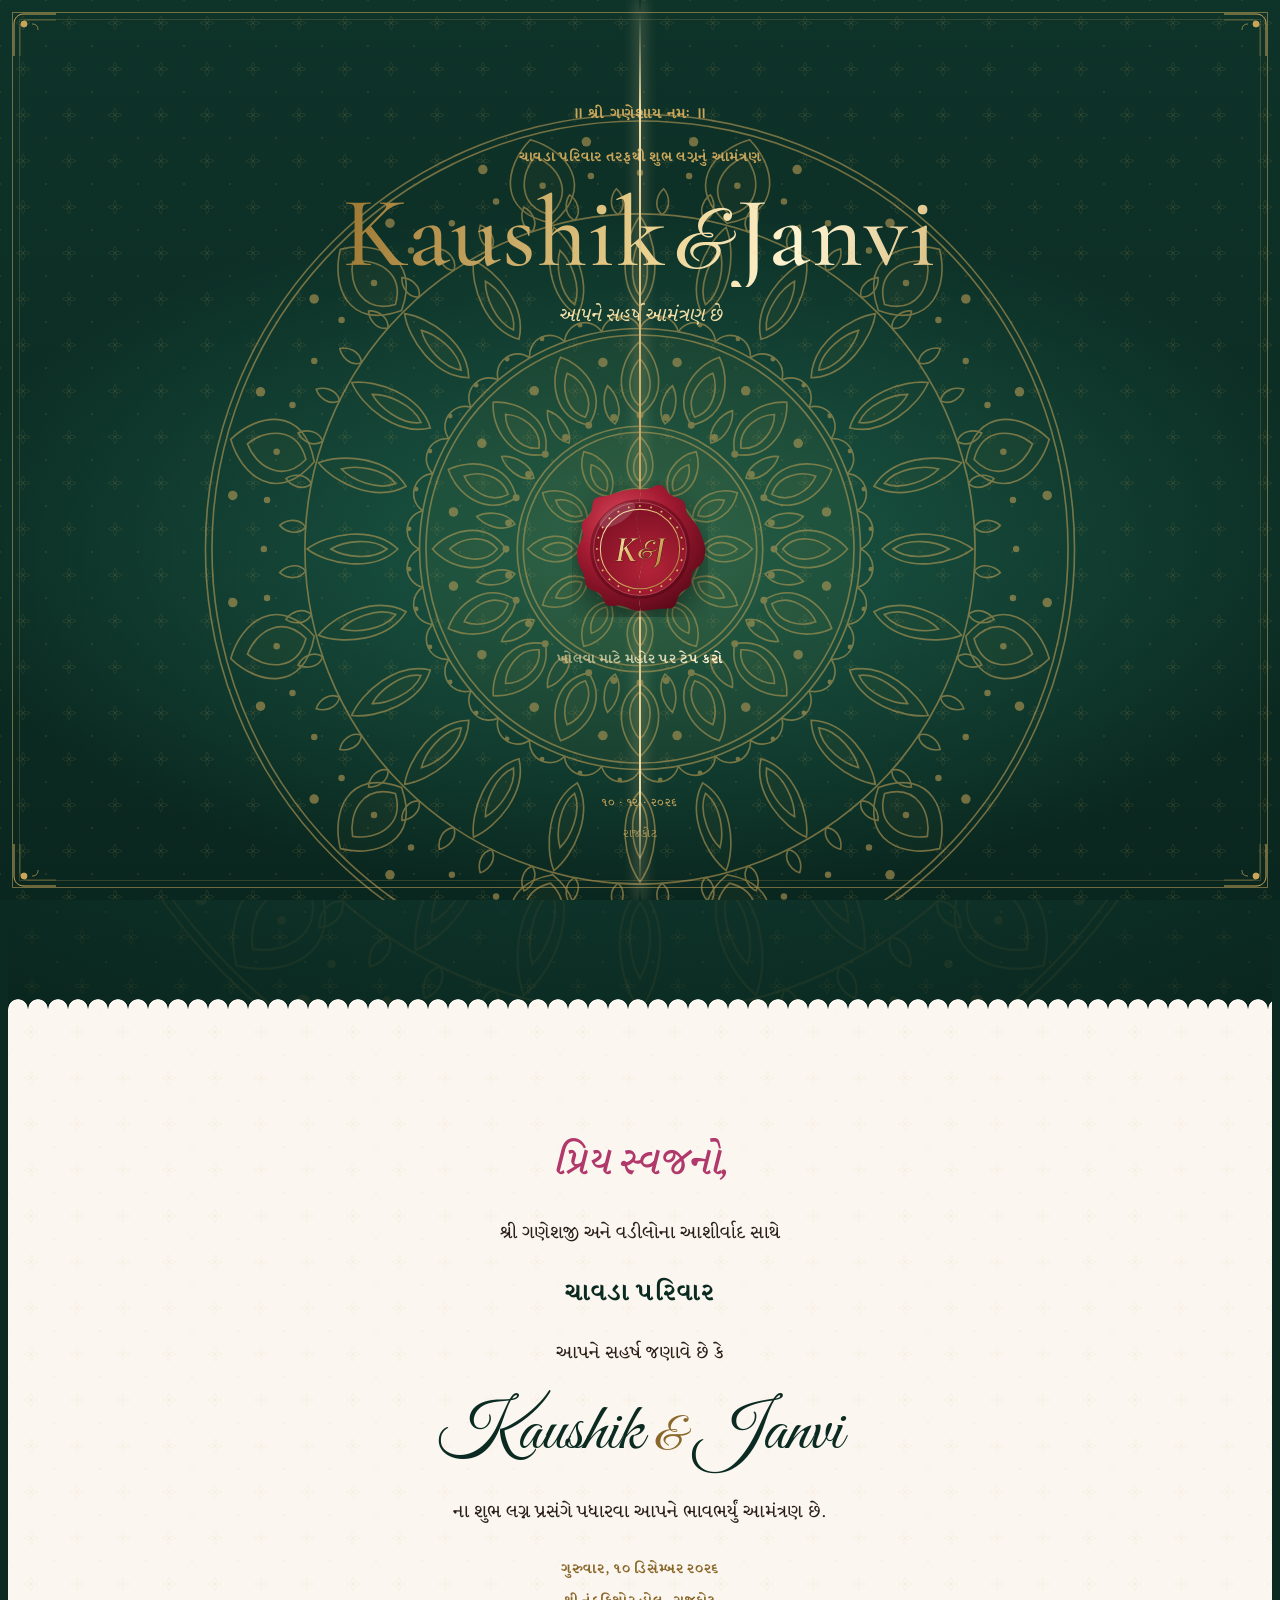
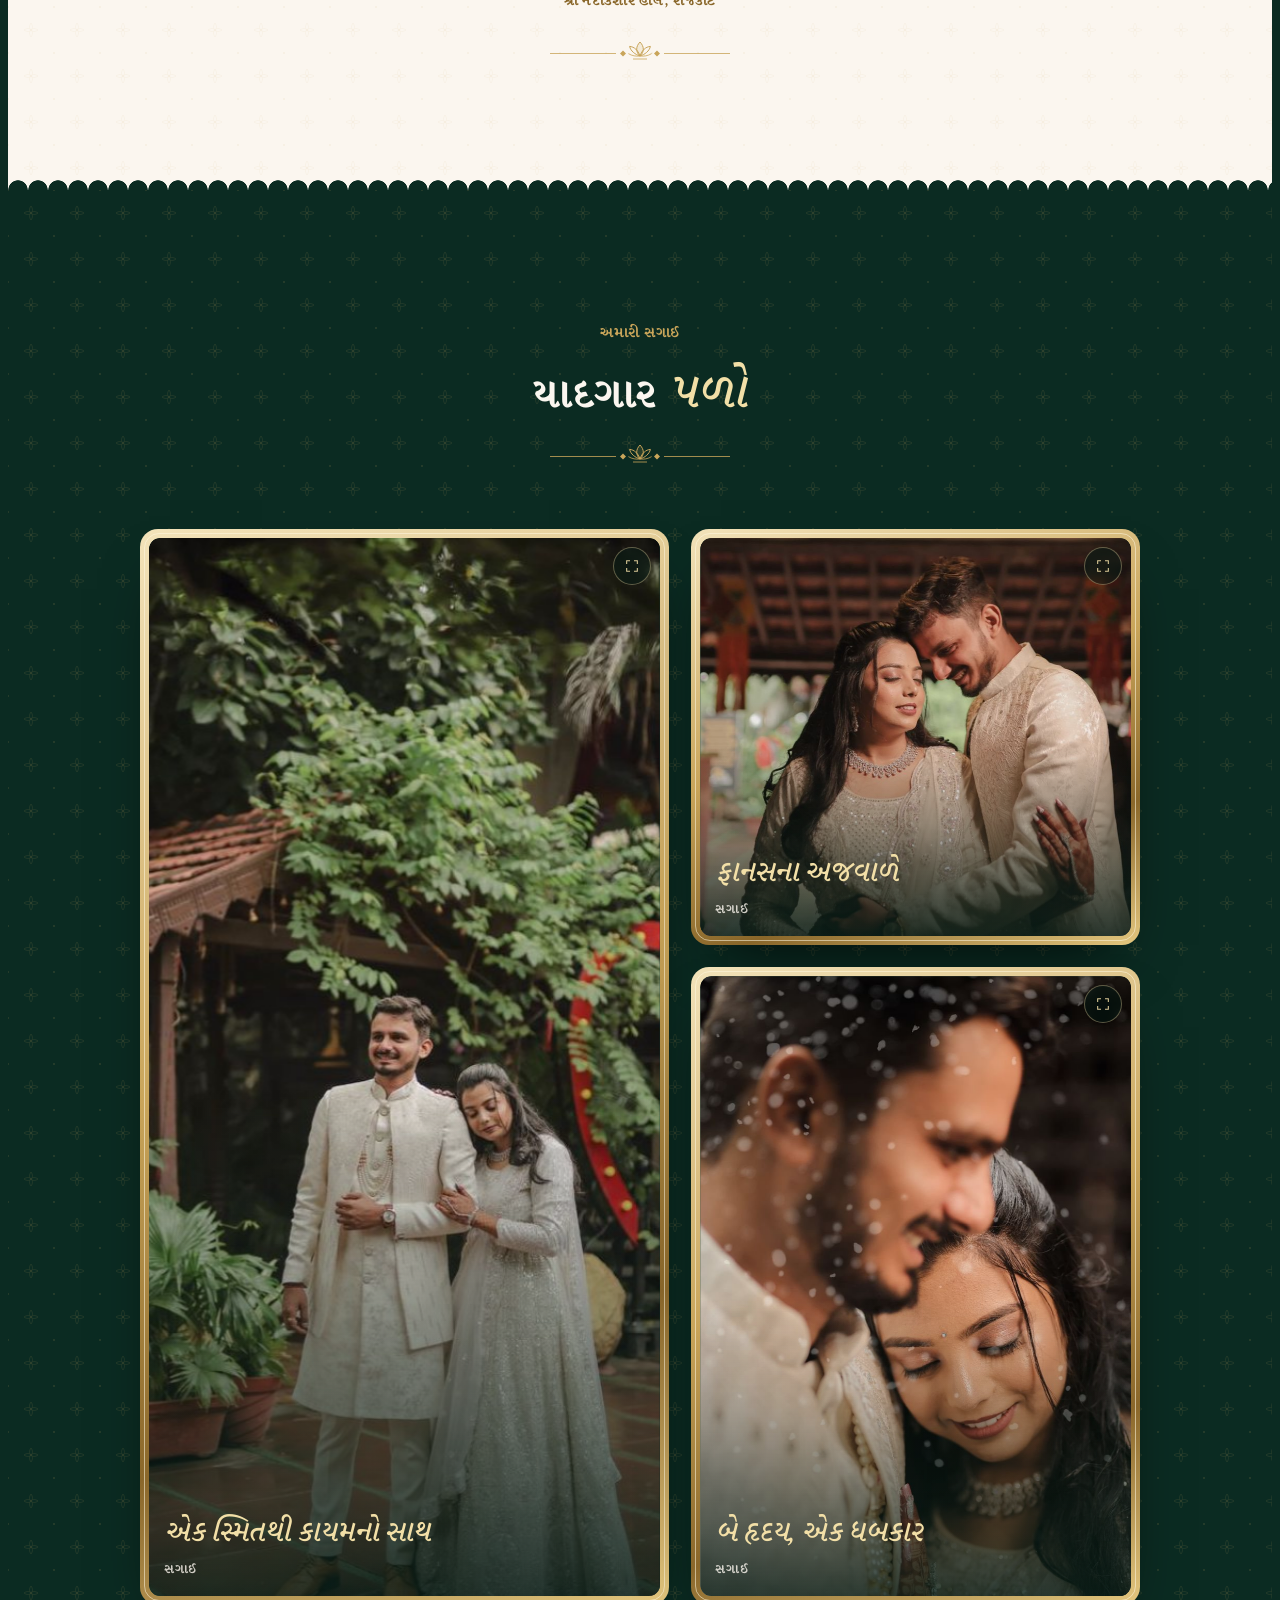
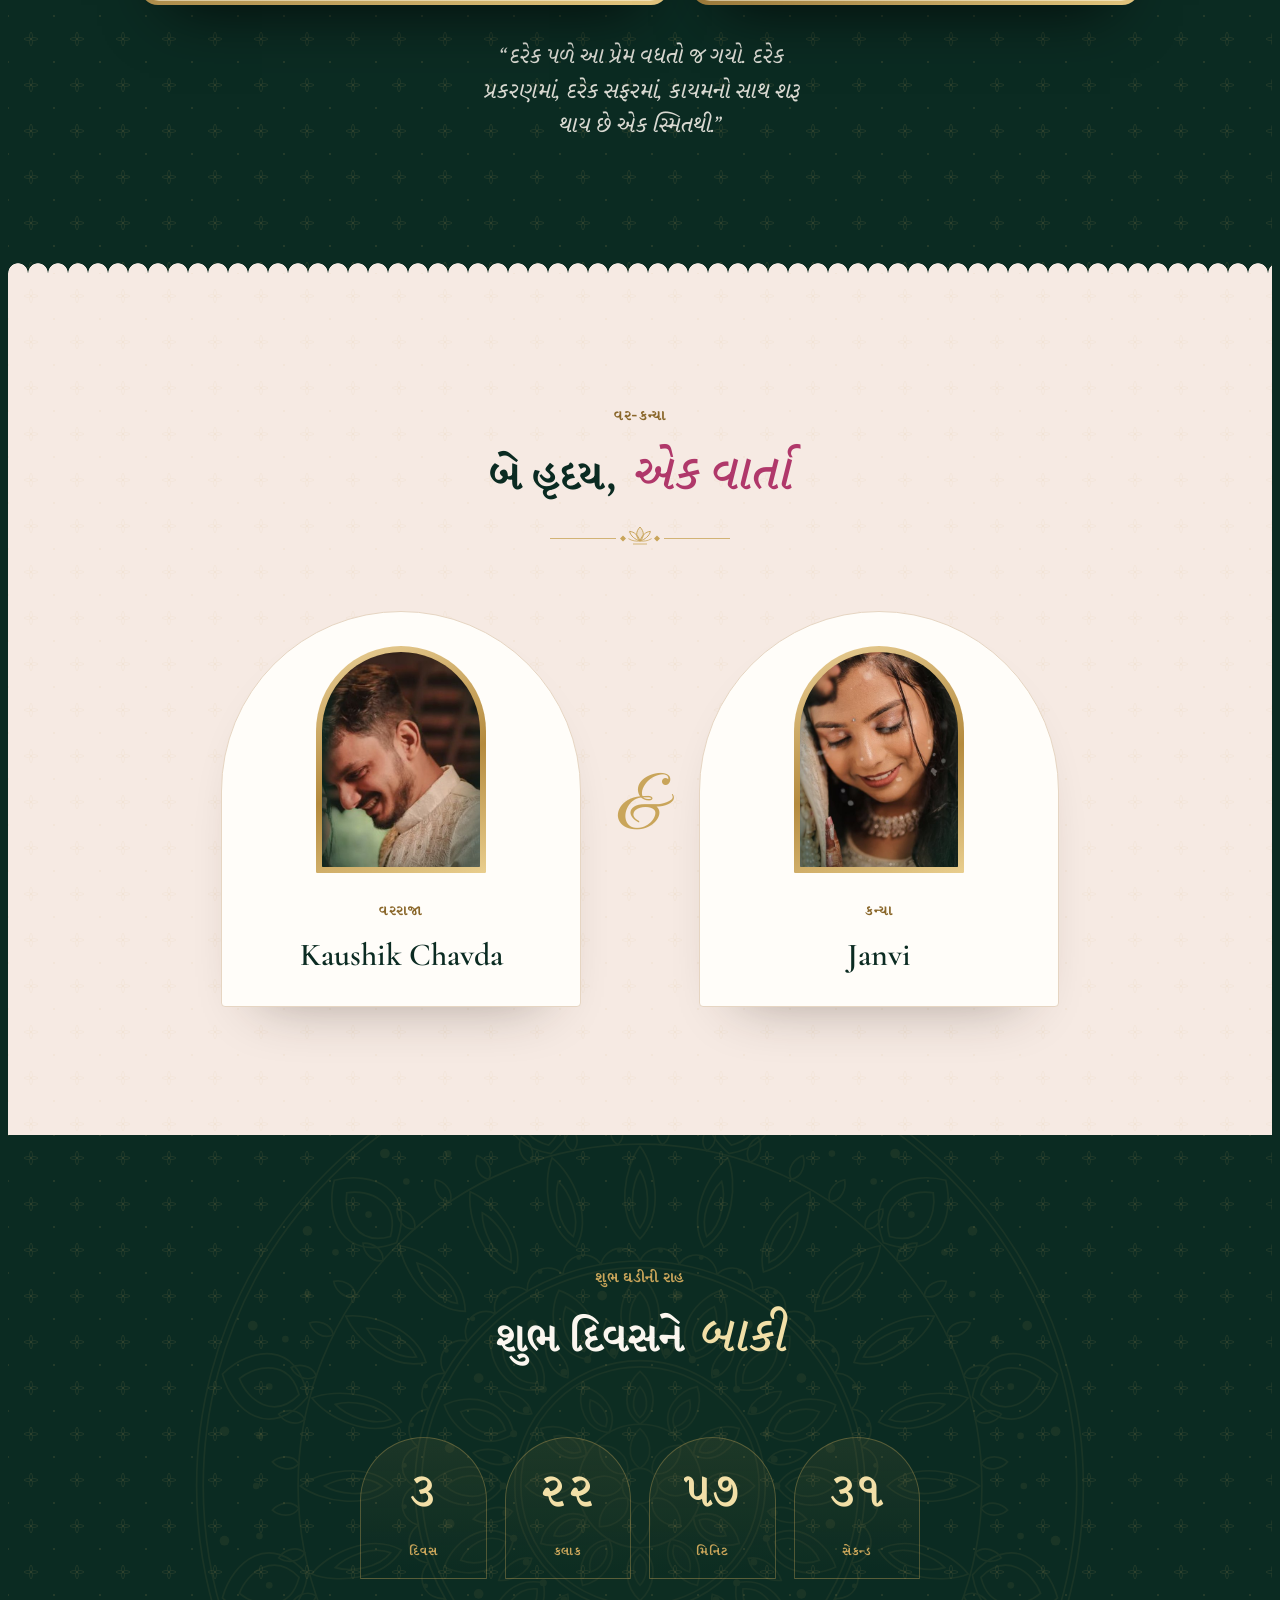
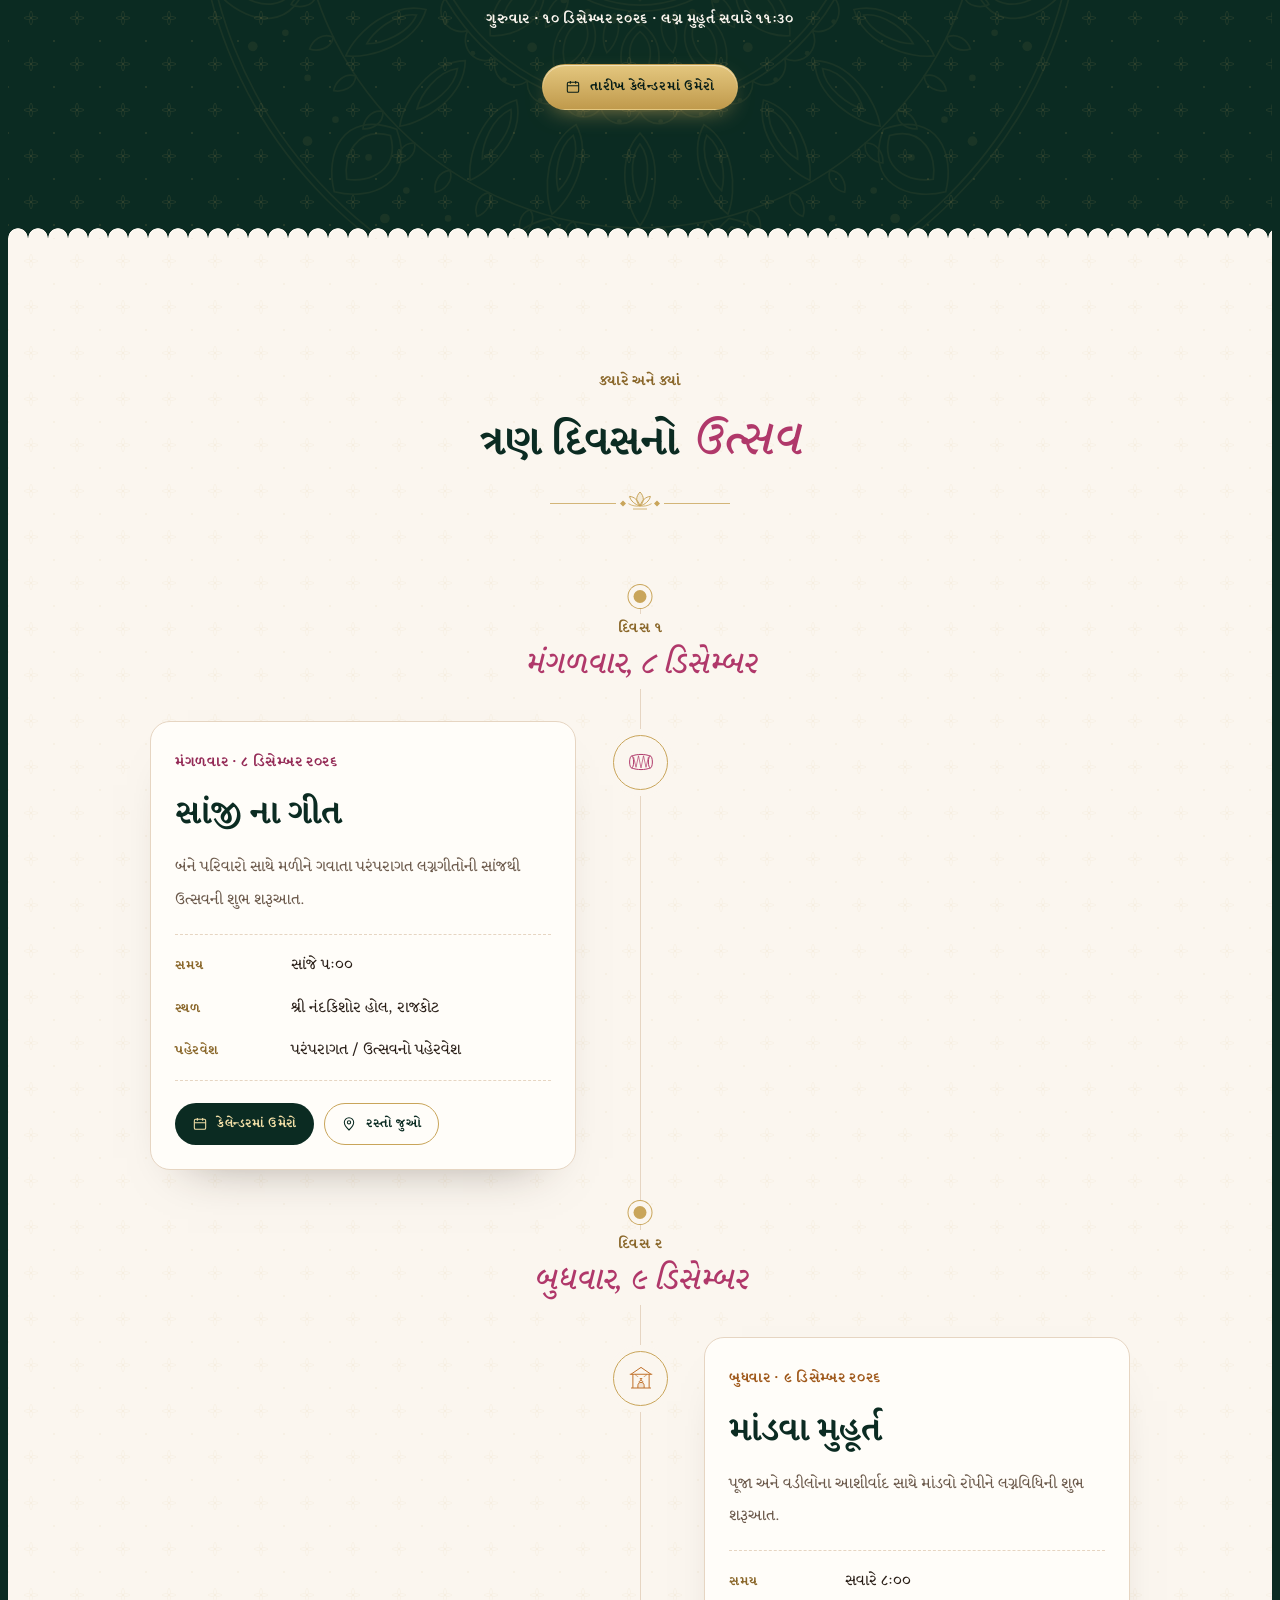
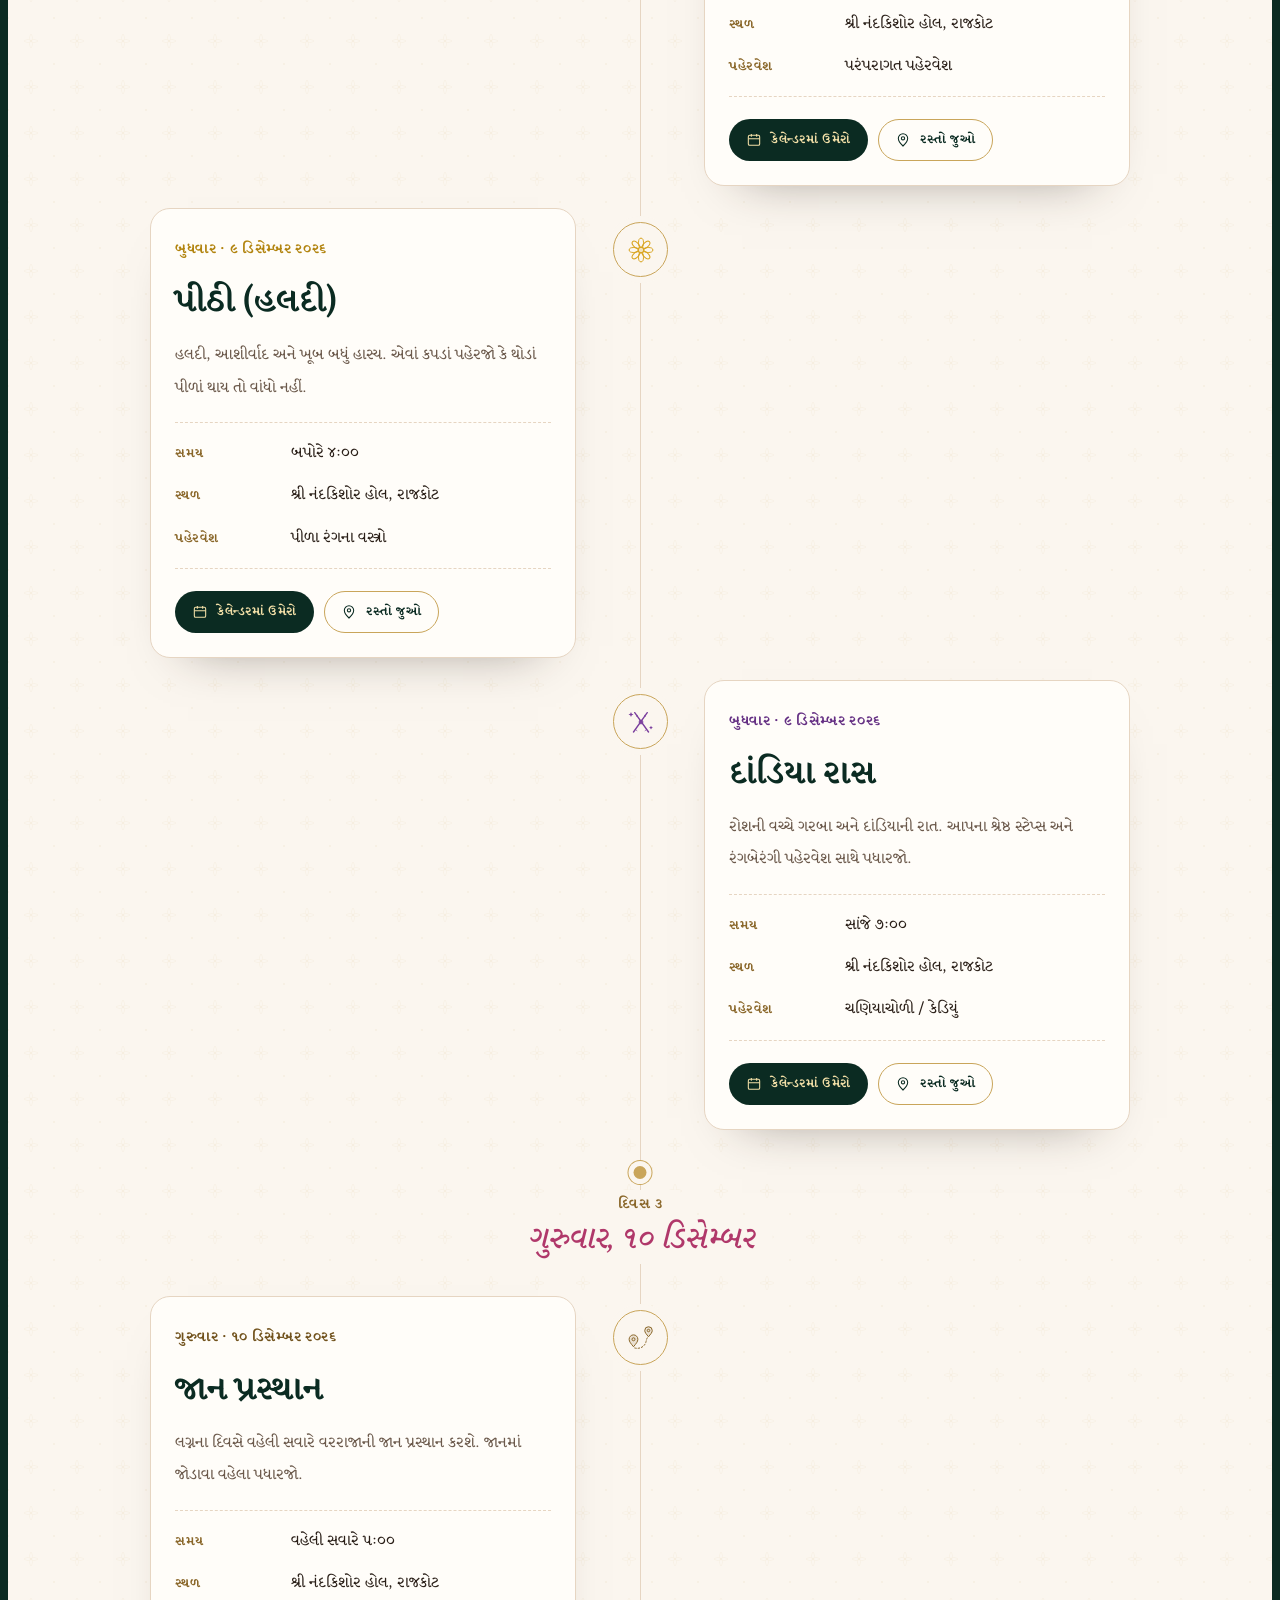
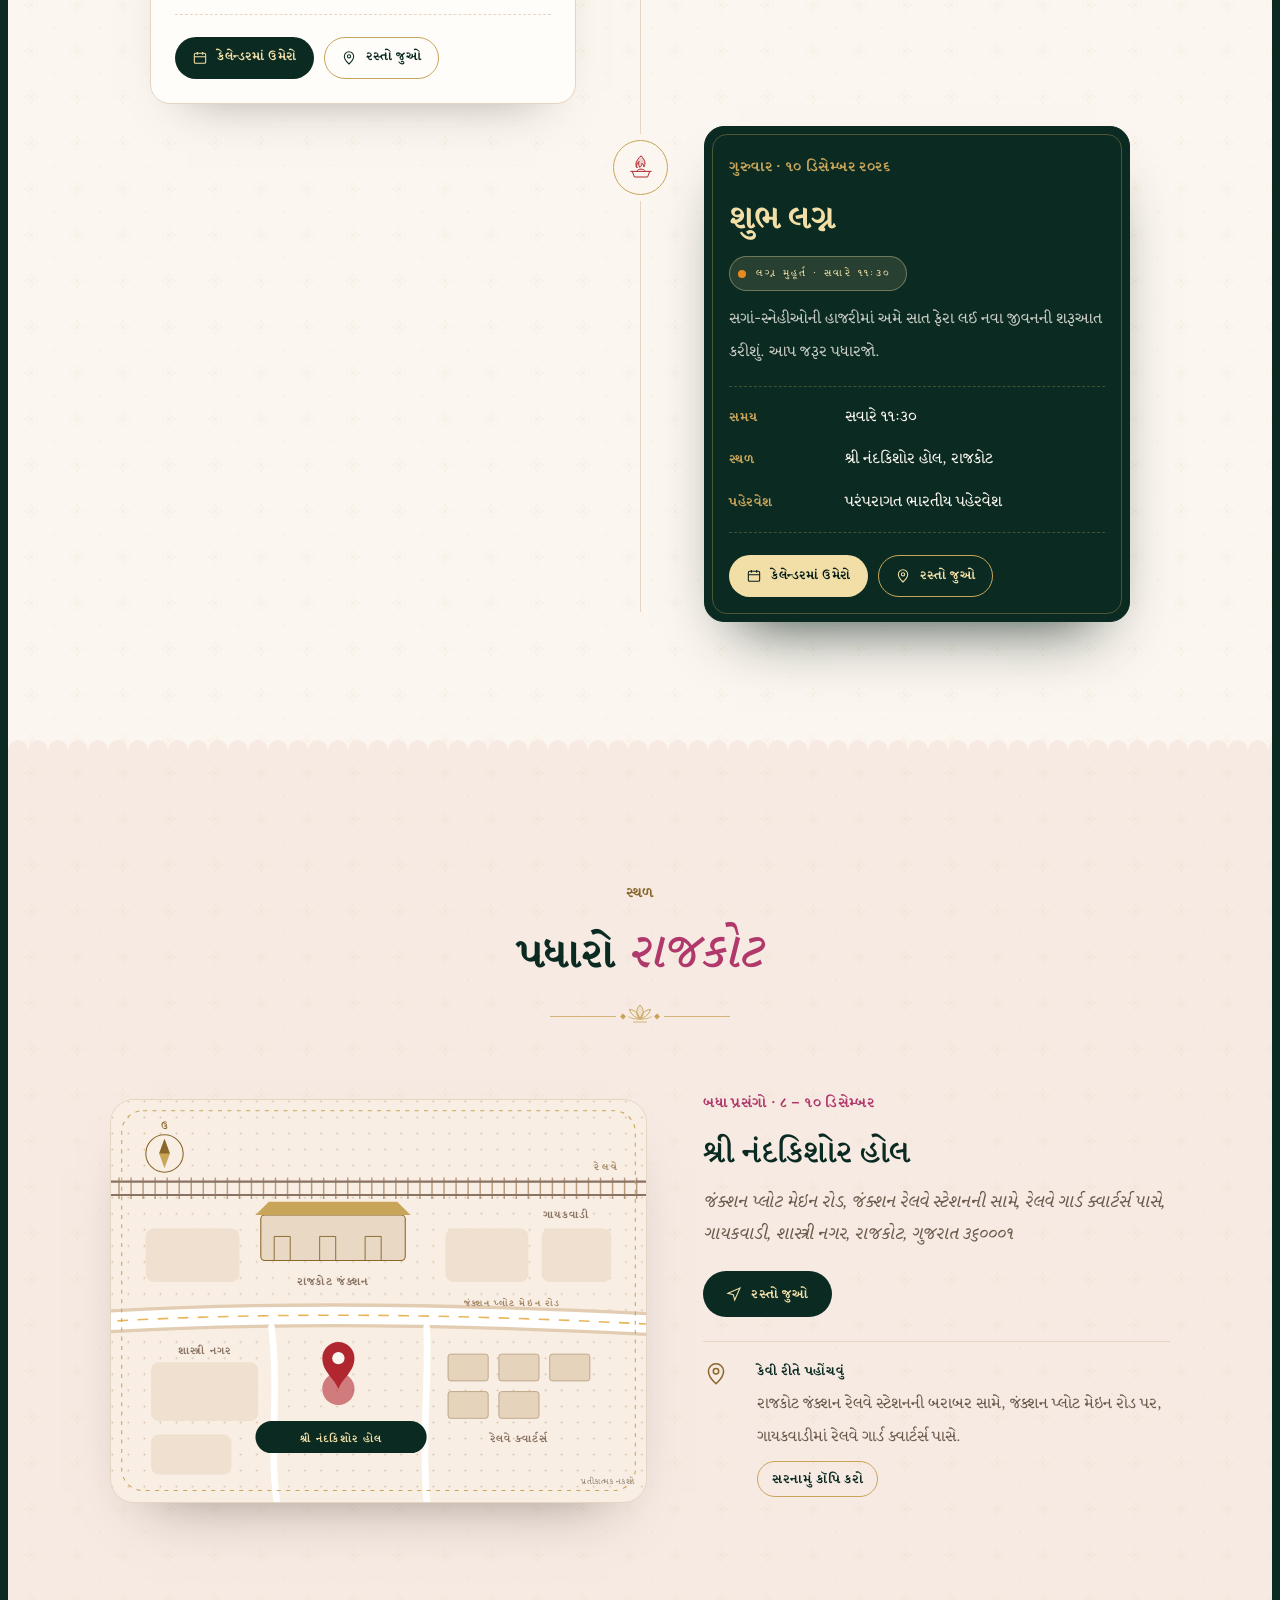
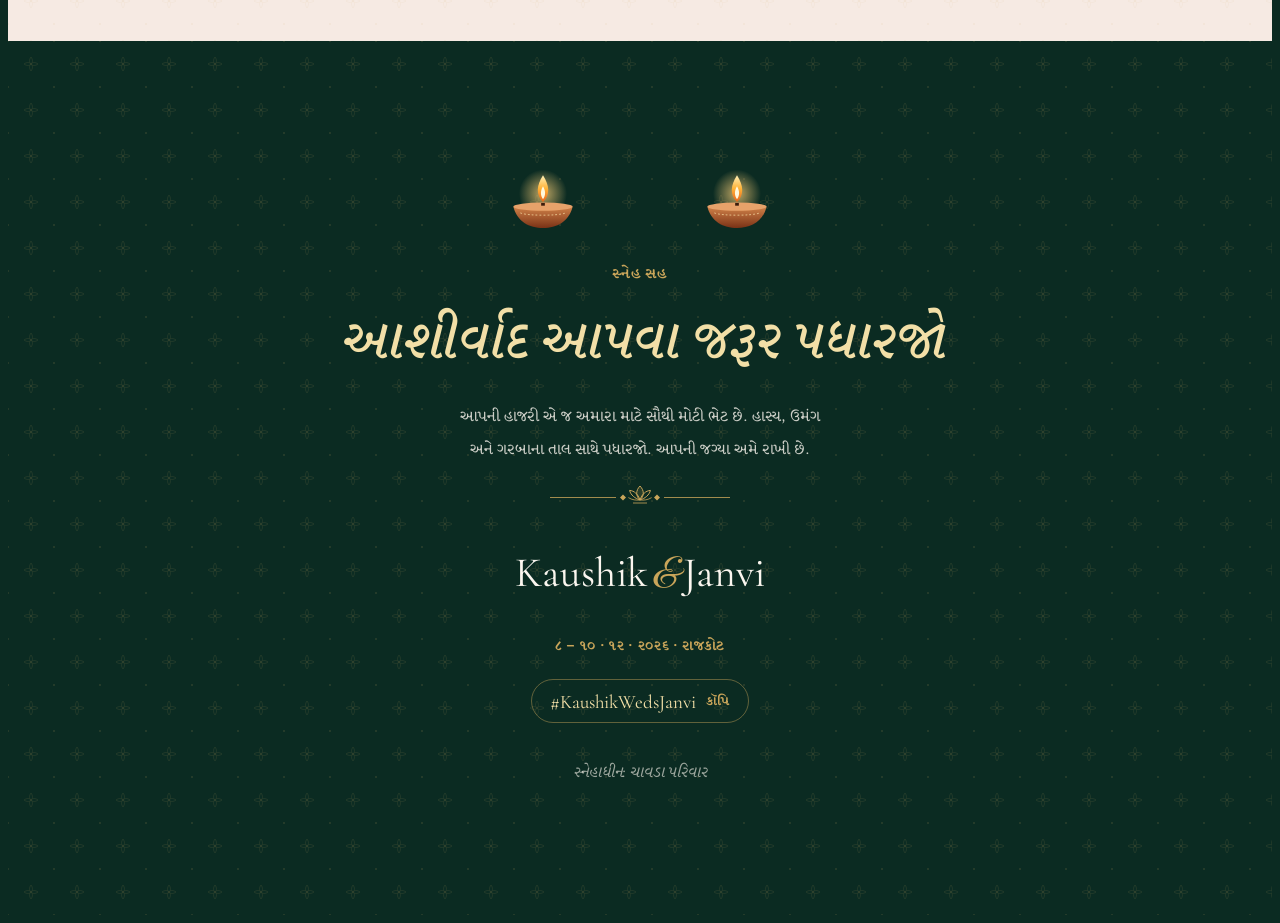
==== commit d2df5aee: "Add back-to-top button with scroll progress ring; prepare song player Co-Authored-By: Claude Opus 5." ====
--- a/gu/index.html
+++ b/gu/index.html
@@ -472,6 +472,13 @@
 .lb-count{position:absolute;left:0;right:0;bottom:calc(26px + env(safe-area-inset-bottom,0px));text-align:center;font-family:var(--f-label);font-size:12px;letter-spacing:.34em;color:var(--gold)}
 @media (max-width:640px){.lb-prev,.lb-next{top:auto;bottom:calc(14px + env(safe-area-inset-bottom,0px));translate:none}.lb-count{bottom:calc(30px + env(safe-area-inset-bottom,0px))}}
 
+/* ---------- back to top ---------- */
+.totop{position:fixed;right:calc(18px + env(safe-area-inset-right,0px));bottom:calc(84px + env(safe-area-inset-bottom,0px));z-index:45;width:50px;height:50px;padding:0;border:0;border-radius:50%;background:rgba(7,29,23,.84);backdrop-filter:blur(8px);-webkit-backdrop-filter:blur(8px);color:var(--gold-hi);display:grid;place-items:center;cursor:pointer;box-shadow:0 10px 30px -10px rgba(0,0,0,.6);opacity:0;transform:translateY(14px) scale(.9);pointer-events:none;transition:opacity .4s ease,transform .45s var(--ease)}
+.totop.show{opacity:1;transform:none;pointer-events:auto}
+.totop:hover .arrow{transform:translateY(-3px)}
+.music[hidden] + .totop{bottom:calc(18px + env(safe-area-inset-bottom,0px))}
+.totop .ring{position:absolute;inset:0;width:100%;height:100%;transform:rotate(-90deg)}
+.totop .arrow{position:relative;width:18px;height:18px;transition:transform .3s var(--ease)}
 /* ---------- music ---------- */
 .music{position:fixed;right:calc(16px + env(safe-area-inset-right,0px));bottom:calc(16px + env(safe-area-inset-bottom,0px));z-index:45;width:54px;height:54px;border-radius:50%;border:1px solid var(--gold);background:rgba(7,29,23,.82);backdrop-filter:blur(8px);-webkit-backdrop-filter:blur(8px);display:grid;place-items:center;cursor:pointer;box-shadow:0 10px 30px -10px rgba(0,0,0,.6);animation:fadeIn .8s ease both}
 .music .bars{display:flex;align-items:flex-end;gap:3px;height:18px}
@@ -755,6 +762,8 @@
   </div>
 </footer>
 
+<button class="music" id="music" type="button" aria-label="સંગીત બંધ કરો" aria-pressed="true" hidden><span class="bars"><i></i><i></i><i></i><i></i></span></button>
+<button class="totop" id="toTop" type="button" aria-label="ઉપર જાઓ"><svg class="ring" viewBox="0 0 50 50" aria-hidden="true"><circle cx="25" cy="25" r="23.5" fill="none" stroke="rgba(242,223,167,.22)" stroke-width="1.4"/><circle id="toTopRing" cx="25" cy="25" r="23.5" fill="none" stroke="#C9A55A" stroke-width="1.8" stroke-linecap="round" pathLength="100" stroke-dasharray="100" stroke-dashoffset="100"/></svg><svg class="arrow" viewBox="0 0 24 24" fill="none" stroke="currentColor" stroke-width="1.8" stroke-linecap="round" stroke-linejoin="round" aria-hidden="true"><path d="M12 19V5M6 11l6-6 6 6"/></svg></button>
 <div class="toast" id="toast" role="status"></div>
 <div class="lb" id="lb" hidden role="dialog" aria-modal="true" aria-label="ફોટો વ્યૂઅર">
   <div class="lb-stage"><img class="lb-img" id="lbImg" alt=""><div class="lb-cap"><span class="cap-script" id="lbCap"></span><span class="cap-label" id="lbSub"></span></div></div>
@@ -799,7 +808,7 @@
   saveTheDate:{ date:'2026-12-10' },
   venue:{ when:'બધા પ્રસંગો · ૮ – ૧૦ ડિસેમ્બર', name:'શ્રી નંદકિશોર હોલ', address:'જંક્શન પ્લોટ મેઇન રોડ, જંક્શન રેલવે સ્ટેશનની સામે, રેલવે ગાર્ડ ક્વાર્ટર્સ પાસે, ગાયકવાડી, શાસ્ત્રી નગર, રાજકોટ, ગુજરાત ૩૬૦૦૦૧',
     mapsQuery:'Shri Nandkishore Hall, Junction Plot Main Road, opposite Junction Railway Station, Gayakwadi, Shastri Nagar, Rajkot, Gujarat 360001' },
-  ui:{ directions:'રસ્તો જુઓ', copyAddress:'સરનામું કૉપિ કરો', mapNote:'પ્રતીકાત્મક નકશો', mapFont:'Rasa, Noto Serif Gujarati, serif' },
+  ui:{ directions:'રસ્તો જુઓ', copyAddress:'સરનામું કૉપિ કરો', mapNote:'પ્રતીકાત્મક નકશો', mapFont:'Rasa, Noto Serif Gujarati, serif', playMusic:'સંગીત ચાલુ કરો', pauseMusic:'સંગીત બંધ કરો' },
   map2:{ station:'રાજકોટ જંક્શન', rail:'રેલવે', road:'જંક્શન પ્લોટ મેઇન રોડ', quarters:'રેલવે ક્વાર્ટર્સ', area:'શાસ્ત્રી નગર', area2:'ગાયકવાડી', pin:'શ્રી નંદકિશોર હોલ', north:'ઉ' },
   events:[
     { id:'sangeet', name:'સાંજી ના ગીત', icon:'sangeet', color:'#B0386A', dayKey:'2026-12-08', dayLabel:'મંગળવાર, ૮ ડિસેમ્બર',
@@ -830,7 +839,7 @@
   tips:[
     { icon:'pin', title:'કેવી રીતે પહોંચવું', text:'રાજકોટ જંક્શન રેલવે સ્ટેશનની બરાબર સામે, જંક્શન પ્લોટ મેઇન રોડ પર, ગાયકવાડીમાં રેલવે ગાર્ડ ક્વાર્ટર્સ પાસે.', copy:'Shri Nandkishore Hall, Junction Plot Main Road, opposite Junction Railway Station, near the Railway Guard quarters, Gayakwadi, Shastri Nagar, Rajkot, Gujarat 360001' }
   ],
-  music:'' /* optional: URL of your own song (mp3). Leave empty for the built-in tanpura & santoor. */
+  music:'' /* the song file; starts softly when the seal is tapped */
 };
 </script>
 
@@ -1121,85 +1130,18 @@
   return { start, burst };
 })();
 
-/* ---------------- music (synthesised tanpura + santoor) ---------------- */
+/* ---------------- music (your song, starts when the seal is tapped) ---------------- */
 const Music = (() => {
-  let ctx, master, bus, timer, nextT = 0, step = 0, melT = 0, melIdx = 4, phraseLeft = 0, on = false, el = null;
-  const SA = 146.83; // D3
-  const TANPURA = [SA * .75, SA, SA, SA * .5];
-  const YAMAN = [.75, 5 / 6, 15 / 16, 1, 9 / 8, 5 / 4, 45 / 32, 3 / 2, 5 / 3, 15 / 8, 2];
-  function impulse(sec) {
-    const len = Math.floor(ctx.sampleRate * sec), b = ctx.createBuffer(2, len, ctx.sampleRate);
-    for (let c = 0; c < 2; c++) { const d = b.getChannelData(c); for (let i = 0; i < len; i++) d[i] = (Math.random() * 2 - 1) * Math.pow(1 - i / len, 2.8); }
-    return b;
-  }
-  function setup() {
-    const AC = window.AudioContext || window.webkitAudioContext; if (!AC) return false;
-    ctx = new AC(); master = ctx.createGain(); master.gain.value = 0;
-    const comp = ctx.createDynamicsCompressor(); master.connect(comp); comp.connect(ctx.destination);
-    const rev = ctx.createConvolver(); rev.buffer = impulse(3.4);
-    const wet = ctx.createGain(); wet.gain.value = .6; const dry = ctx.createGain(); dry.gain.value = .75;
-    bus = ctx.createGain(); bus.connect(dry); bus.connect(rev); rev.connect(wet); wet.connect(master); dry.connect(master);
-    return true;
-  }
-  function pluck(fr, t, g = .05) {
-    for (let h = 1; h <= 10; h++) {
-      const o = ctx.createOscillator(), a = ctx.createGain();
-      o.frequency.value = fr * h * (1 + (Math.random() - .5) * .0014);
-      const amp = g / Math.pow(h, 1.05) * (h === 2 ? 1.3 : 1);
-      const atk = h > 3 ? .12 + h * .05 : .006;
-      a.gain.setValueAtTime(0, t); a.gain.linearRampToValueAtTime(amp, t + atk); a.gain.setTargetAtTime(0, t + atk, h > 3 ? .9 : 1.5);
-      o.connect(a); a.connect(bus); o.start(t); o.stop(t + 6);
-    }
-  }
-  function santoor(fr, t, g = .045) {
-    [-1.5, 1.5].forEach(c => {
-      const o = ctx.createOscillator(), a = ctx.createGain(); o.type = 'triangle';
-      o.frequency.value = fr * Math.pow(2, c / 1200);
-      a.gain.setValueAtTime(0, t); a.gain.linearRampToValueAtTime(g, t + .004); a.gain.setTargetAtTime(0, t + .004, .42);
-      o.connect(a); a.connect(bus); o.start(t); o.stop(t + 3);
-    });
-    const o2 = ctx.createOscillator(), a2 = ctx.createGain(); o2.frequency.value = fr * 3;
-    a2.gain.setValueAtTime(g * .25, t); a2.gain.setTargetAtTime(0, t, .12); o2.connect(a2); a2.connect(bus); o2.start(t); o2.stop(t + 1);
-  }
-  function bell(t) {
-    [[1, .16, 2.6], [2.01, .07, 1.8], [2.76, .07, 1.4], [4.07, .04, 1], [5.4, .03, .7]].forEach(([r, g, d]) => {
-      const o = ctx.createOscillator(), a = ctx.createGain(); o.frequency.value = 587.33 * r;
-      a.gain.setValueAtTime(0, t); a.gain.linearRampToValueAtTime(g, t + .005); a.gain.setTargetAtTime(0, t + .005, d / 3);
-      o.connect(a); a.connect(bus); o.start(t); o.stop(t + d * 2);
-    });
-  }
-  function schedule() {
-    const ahead = ctx.currentTime + .5;
-    while (nextT < ahead) { pluck(TANPURA[step % 4], nextT); nextT += 1.2; step++; }
-    while (melT < ahead) {
-      if (phraseLeft <= 0) { phraseLeft = 5 + Math.floor(Math.random() * 4); melT += 2.6 + Math.random() * 2.4; melIdx = [3, 5, 7][Math.floor(Math.random() * 3)]; continue; }
-      const mv = [-2, -1, -1, 1, 1, 2][Math.floor(Math.random() * 6)];
-      melIdx = Math.max(0, Math.min(YAMAN.length - 1, melIdx + mv));
-      if (phraseLeft === 1) melIdx = [3, 7, 10][Math.floor(Math.random() * 3)];
-      santoor(SA * 2 * YAMAN[melIdx], melT); if (Math.random() < .35) santoor(SA * 2 * YAMAN[melIdx], melT + .13, .025);
-      melT += .38 + Math.random() * .34; phraseLeft--;
-    }
-  }
-  function fade(to, sec) { const t = ctx.currentTime; master.gain.cancelScheduledValues(t); master.gain.setValueAtTime(master.gain.value, t); master.gain.linearRampToValueAtTime(to, t + sec); }
-  function start() {
-    try {
-      if (!ctx && !setup()) return;
-      ctx.resume(); bell(ctx.currentTime + .05);
-      if (INVITE.music) { el = new Audio(INVITE.music); el.loop = true; el.volume = .7; el.play().catch(() => {}); fade(.9, .2); }
-      else { nextT = ctx.currentTime + .9; melT = ctx.currentTime + 4; fade(.9, 3); timer = setInterval(schedule, 150); }
-      on = true; ui();
-    } catch (e) { /* audio is optional */ }
-  }
-  function toggle() {
-    if (!ctx) { start(); return; }
-    on = !on;
-    if (on) { ctx.resume(); if (el) el.play().catch(() => {}); else { nextT = Math.max(nextT, ctx.currentTime + .1); melT = Math.max(melT, ctx.currentTime + 1); clearInterval(timer); timer = setInterval(schedule, 150); } fade(.9, 1.2); }
-    else { fade(0, .6); if (el) el.pause(); clearInterval(timer); setTimeout(() => { if (!on) ctx.suspend(); }, 700); }
-    ui();
-  }
-  function ui() { const b = $('#music'); b.classList.toggle('on', on); b.setAttribute('aria-pressed', on); b.setAttribute('aria-label', on ? 'Pause music' : 'Play music'); }
-  document.addEventListener('visibilitychange', () => { if (!ctx || !on) return; if (document.hidden) { ctx.suspend(); if (el) el.pause(); } else { ctx.resume(); if (el) el.play().catch(() => {}); } });
-  return { start, toggle };
+  let el = null, on = false, fadeT = null;
+  if (INVITE.music) { el = new Audio(); el.src = INVITE.music; el.loop = true; el.preload = 'auto'; }
+  function ui() { const b = $('#music'); if (!b) return; b.classList.toggle('on', on); b.setAttribute('aria-pressed', on); b.setAttribute('aria-label', on ? INVITE.ui.pauseMusic : INVITE.ui.playMusic); }
+  function fadeIn() { clearInterval(fadeT); let v = 0; try { el.volume = 0; } catch (e) {} fadeT = setInterval(() => { v = Math.min(.85, v + .05); try { el.volume = v; } catch (e) {} if (v >= .85) clearInterval(fadeT); }, 120); }
+  function play() { if (!el) return; const p = el.play(); fadeIn(); on = true; ui(); if (p && p.catch) p.catch(() => { on = false; ui(); }); }
+  function pause() { if (!el) return; el.pause(); on = false; ui(); }
+  function start() { play(); }
+  function toggle() { on ? pause() : play(); }
+  document.addEventListener('visibilitychange', () => { if (!el || !on) return; if (document.hidden) el.pause(); else el.play().catch(() => {}); });
+  return { start, toggle, has: () => !!el };
 })();
 
 /* ---------------- fill content ---------------- */
@@ -1365,9 +1307,11 @@
 const gate = $('#gate');
 function openInvite() {
   if (opened) return; opened = true;
+  Music.start();
   const sr = $('#seal').getBoundingClientRect();
   const finish = () => {
     gate.remove(); document.body.classList.remove('locked'); document.body.classList.add('opened');
+    if (Music.has()) $('#music').hidden = false;
     if (location.hash && document.getElementById(location.hash.slice(1))) document.getElementById(location.hash.slice(1)).scrollIntoView();
   };
   if (reduce) { gate.classList.add('fade'); document.body.classList.add('opened'); setTimeout(finish, 700); return; }
@@ -1381,6 +1325,7 @@
 }
 gate.addEventListener('click', openInvite);
 gate.addEventListener('keydown', e => { if (e.key === 'Enter' || e.key === ' ') { e.preventDefault(); openInvite(); } });
+$('#music').addEventListener('click', Music.toggle);
 Petals.start();
 
 /* ---------------- reveal on scroll ---------------- */
@@ -1392,8 +1337,13 @@
 /* ---------------- scroll-linked ---------------- */
 const tl = $('#timeline');
 let ticking = false;
+const toTop = $('#toTop'), toTopRing = $('#toTopRing');
+toTop.addEventListener('click', () => window.scrollTo({ top: 0, behavior: reduce ? 'auto' : 'smooth' }));
 function onScroll() {
   ticking = false;
+  const max = Math.max(1, document.documentElement.scrollHeight - innerHeight);
+  toTop.classList.toggle('show', scrollY > innerHeight * .9);
+  toTopRing.setAttribute('stroke-dashoffset', (100 - Math.min(1, scrollY / max) * 100).toFixed(1));
   const r = tl.getBoundingClientRect();
   const p = Math.min(1, Math.max(0, (innerHeight * .62 - r.top) / r.height));
   tl.style.setProperty('--p', p.toFixed(3));
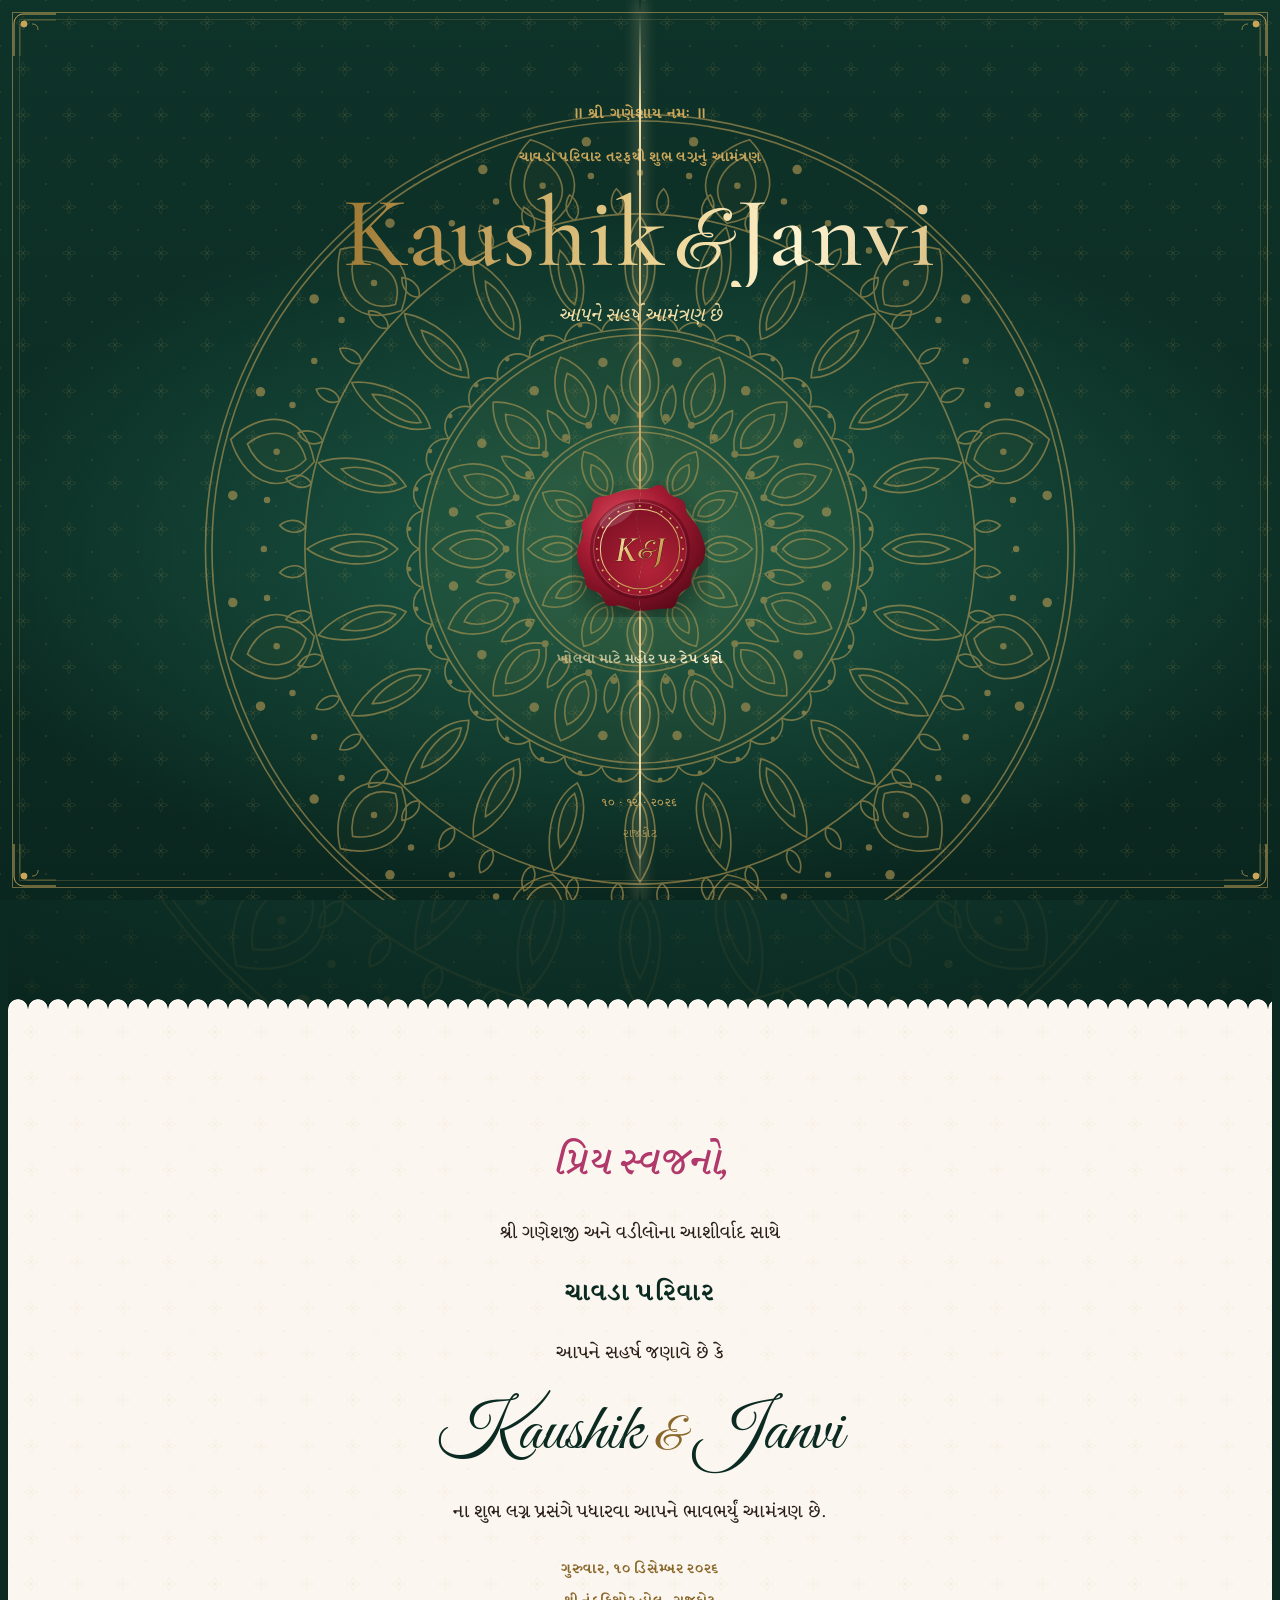
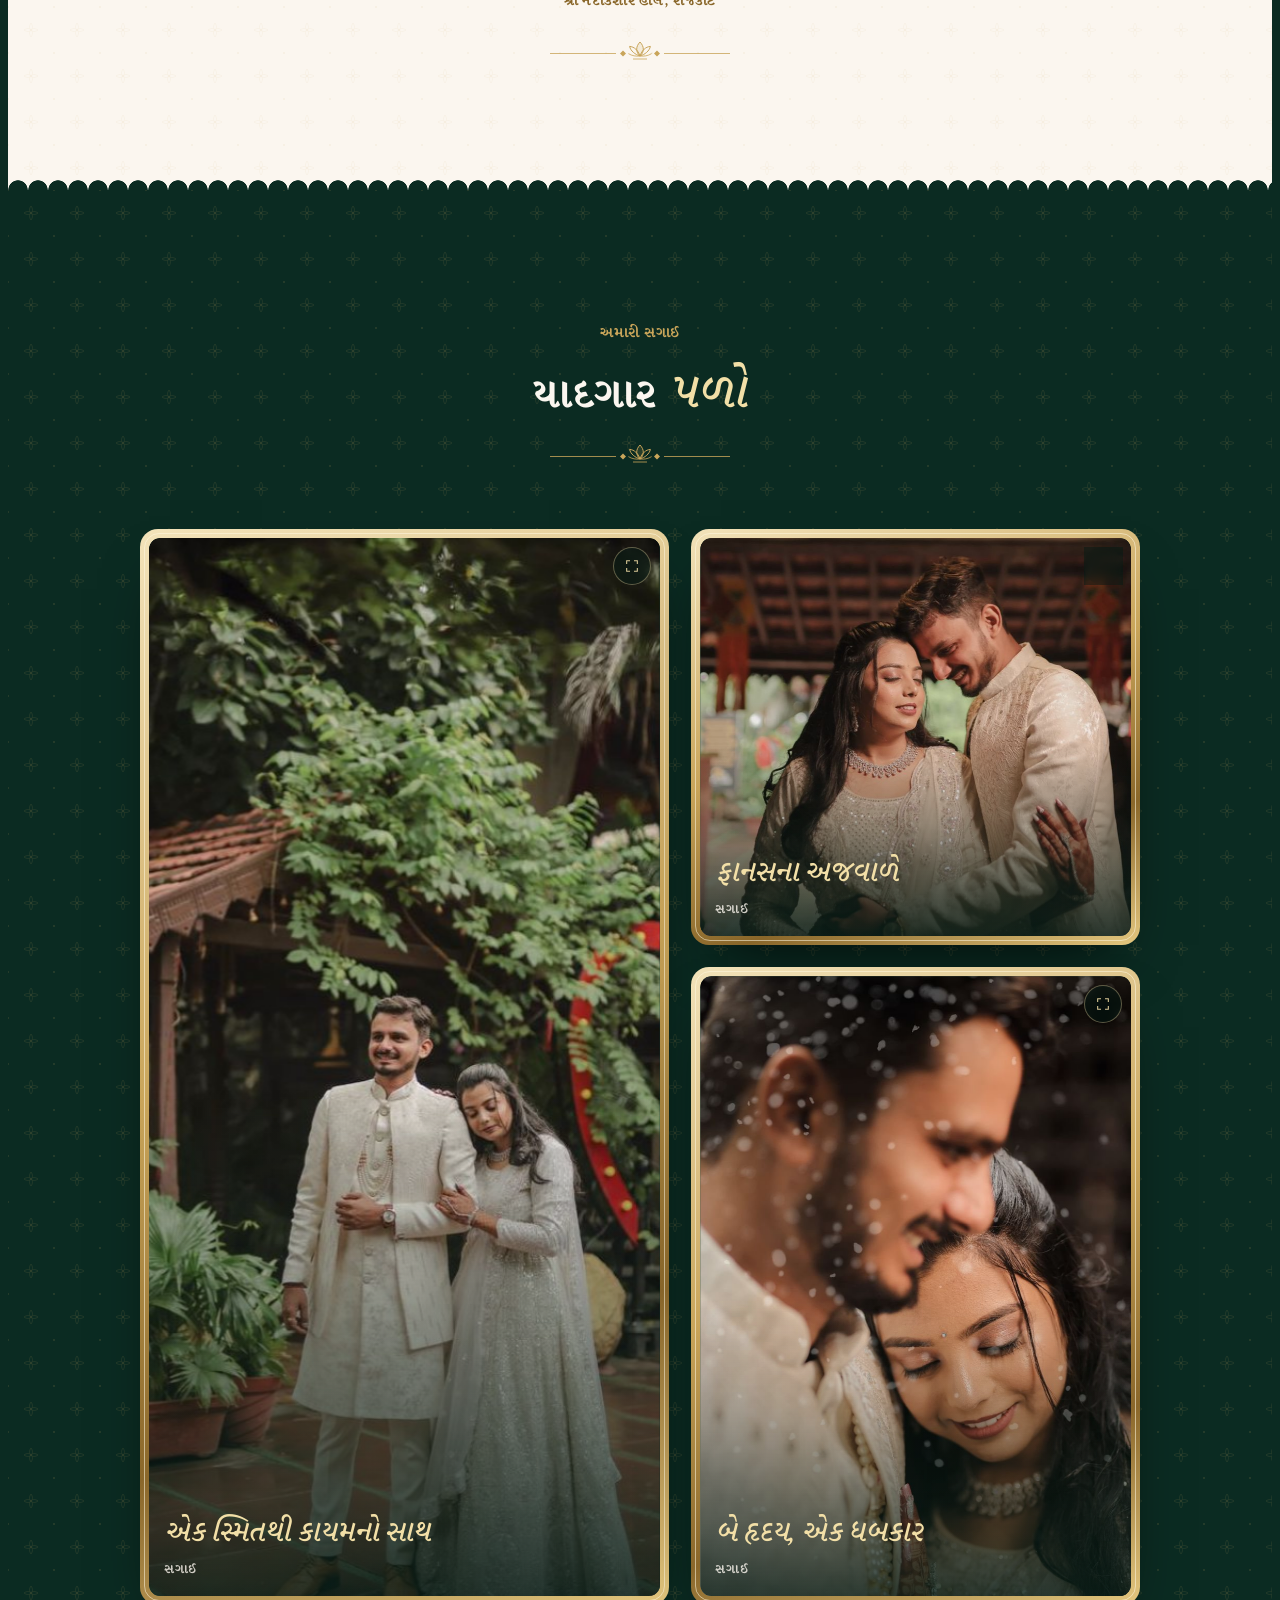
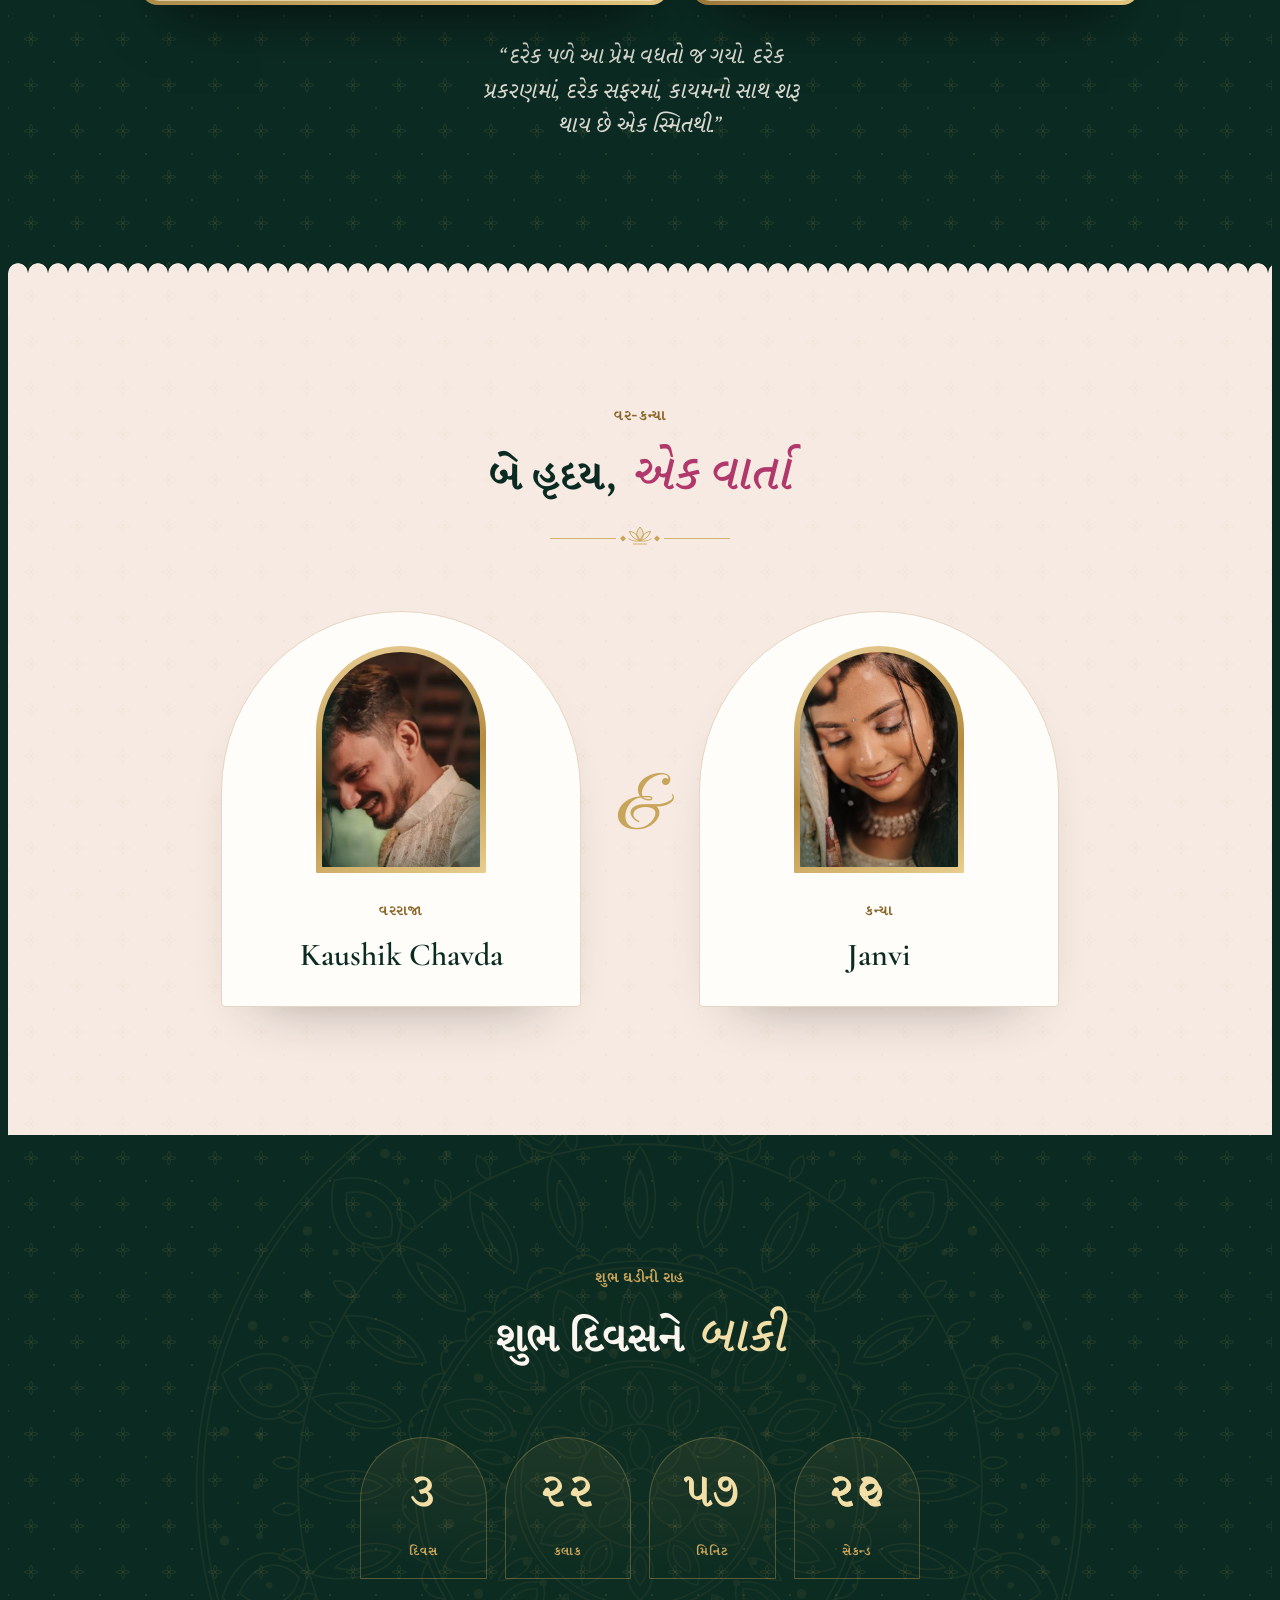
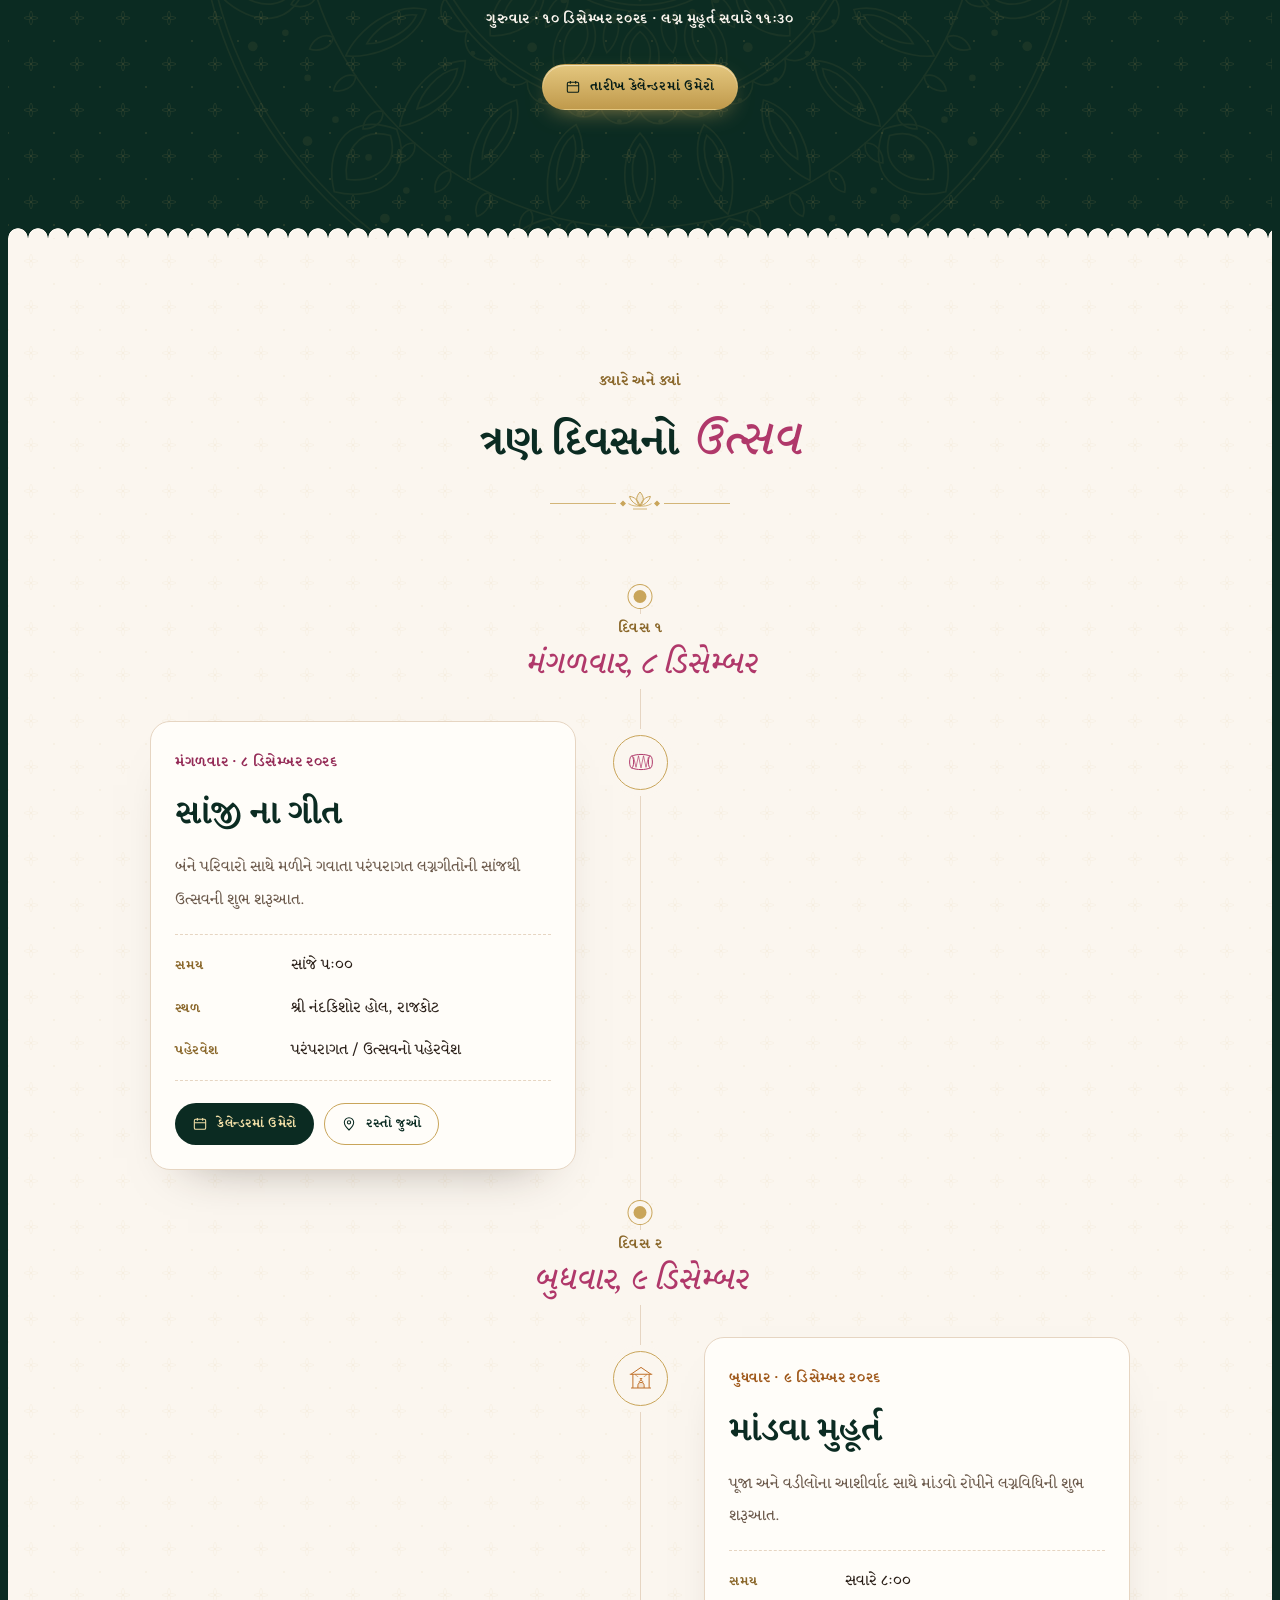
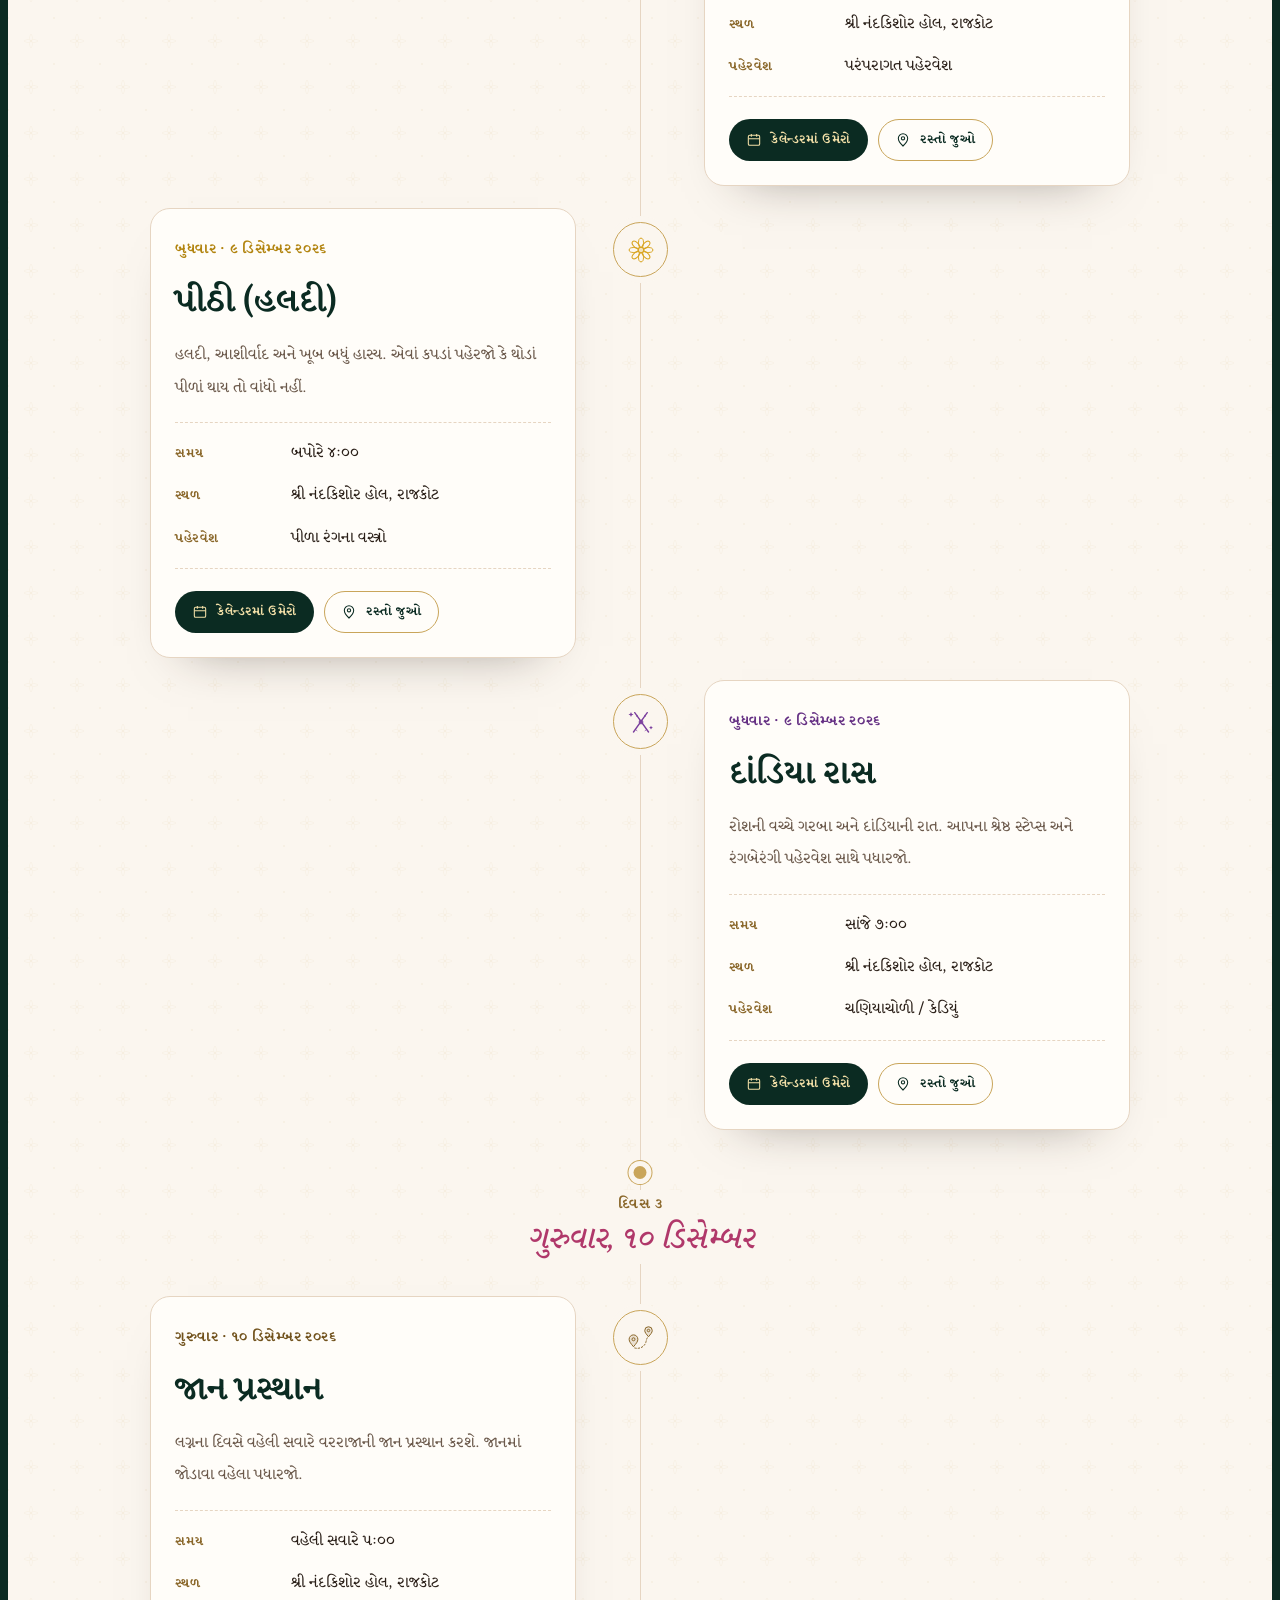
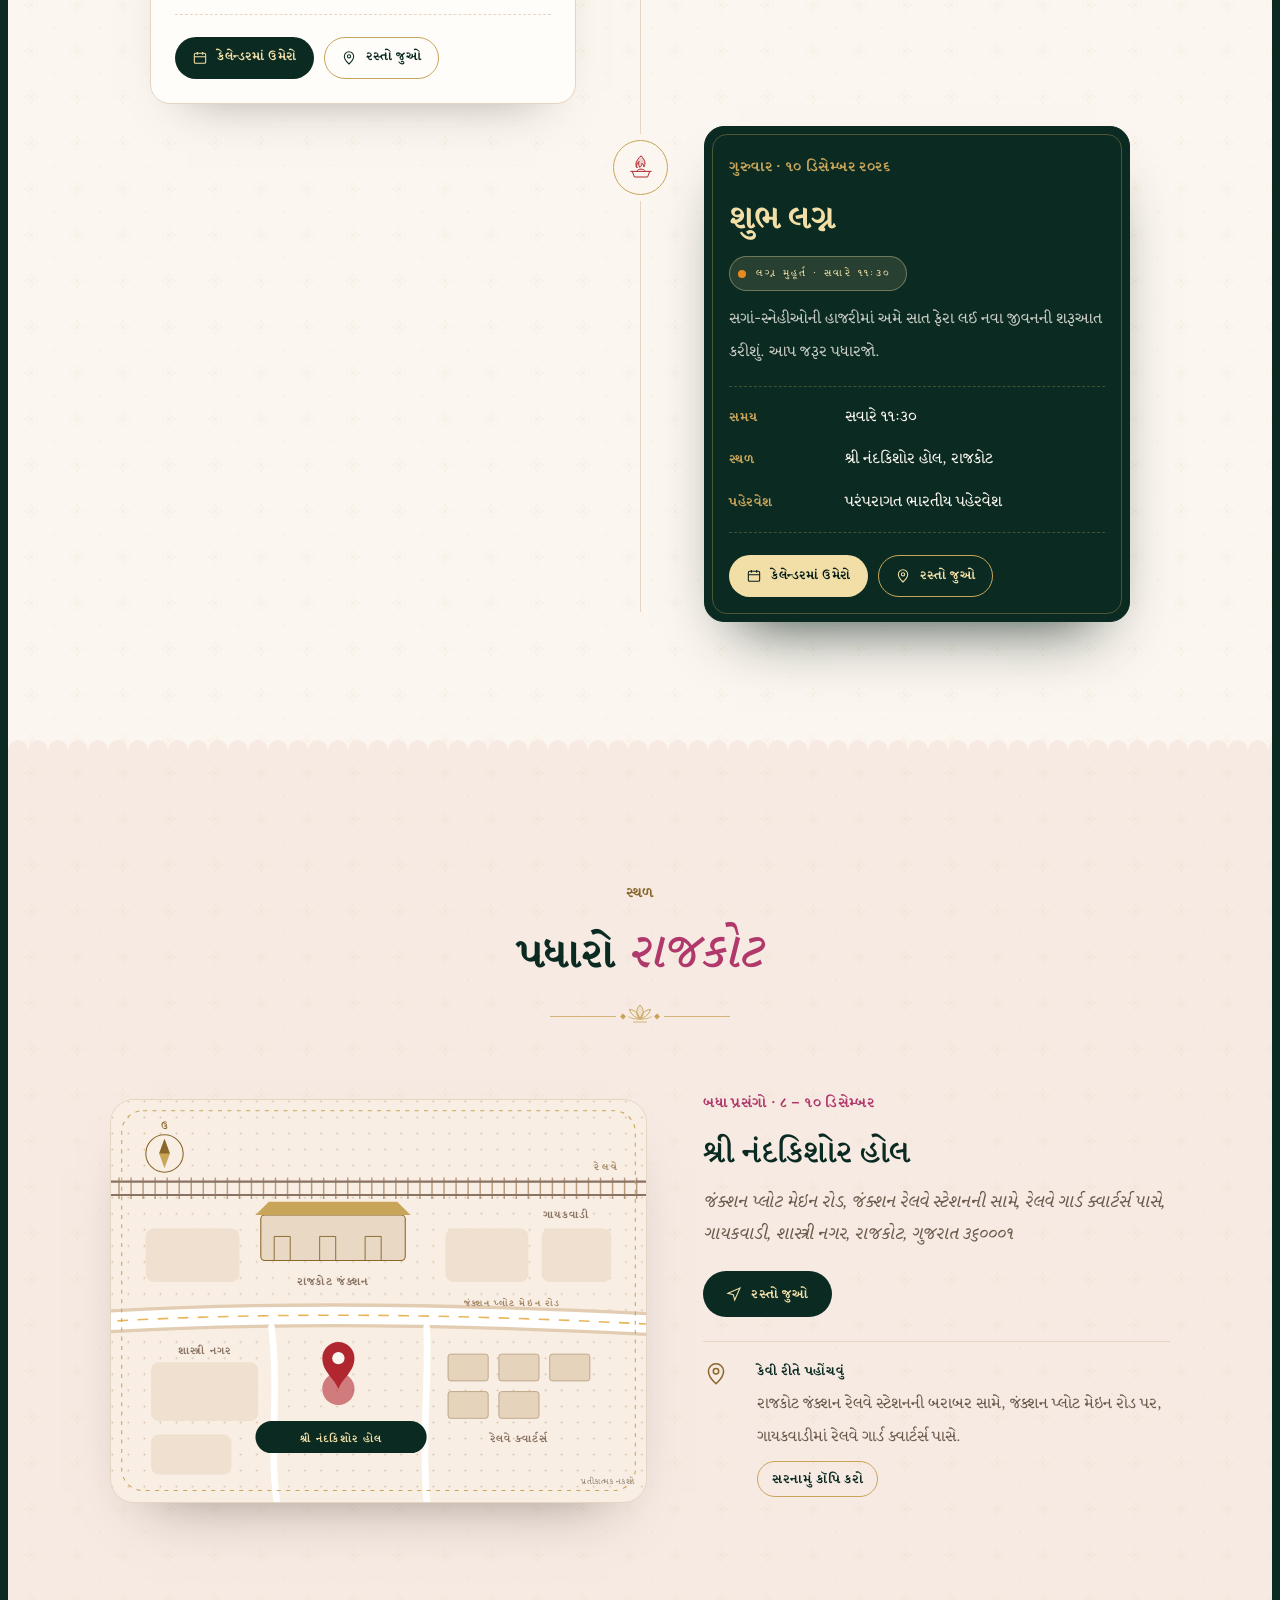
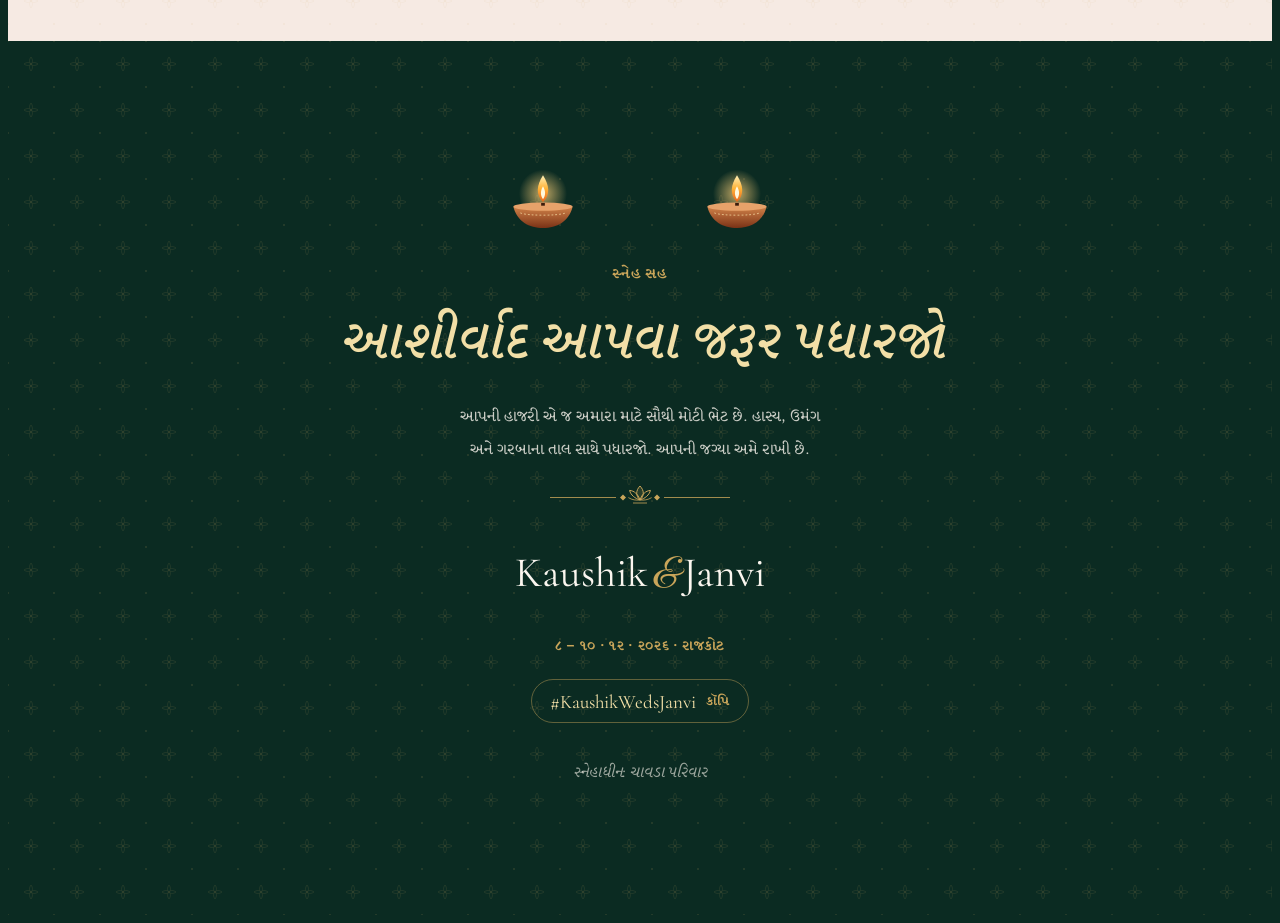
==== commit a32377e8: "Add back-to-top button with scroll progress ring Co-Authored-By: Claude Opus 5.5 <noreply@anthropic." ====
--- a/gu/index.html
+++ b/gu/index.html
@@ -808,7 +808,7 @@
   saveTheDate:{ date:'2026-12-10' },
   venue:{ when:'બધા પ્રસંગો · ૮ – ૧૦ ડિસેમ્બર', name:'શ્રી નંદકિશોર હોલ', address:'જંક્શન પ્લોટ મેઇન રોડ, જંક્શન રેલવે સ્ટેશનની સામે, રેલવે ગાર્ડ ક્વાર્ટર્સ પાસે, ગાયકવાડી, શાસ્ત્રી નગર, રાજકોટ, ગુજરાત ૩૬૦૦૦૧',
     mapsQuery:'Shri Nandkishore Hall, Junction Plot Main Road, opposite Junction Railway Station, Gayakwadi, Shastri Nagar, Rajkot, Gujarat 360001' },
-  ui:{ directions:'રસ્તો જુઓ', copyAddress:'સરનામું કૉપિ કરો', mapNote:'પ્રતીકાત્મક નકશો', mapFont:'Rasa, Noto Serif Gujarati, serif', playMusic:'સંગીત ચાલુ કરો', pauseMusic:'સંગીત બંધ કરો' },
+  ui:{ directions:'રસ્તો જુઓ', copyAddress:'સરનામું કૉપિ કરો', mapNote:'પ્રતીકાત્મક નકશો', mapFont:'Rasa, Noto Serif Gujarati, serif', playMusic:'સંગીત ચાલુ કરો', pauseMusic:'સંગીત બંધ કરો', toTop:'ઉપર જાઓ' },
   map2:{ station:'રાજકોટ જંક્શન', rail:'રેલવે', road:'જંક્શન પ્લોટ મેઇન રોડ', quarters:'રેલવે ક્વાર્ટર્સ', area:'શાસ્ત્રી નગર', area2:'ગાયકવાડી', pin:'શ્રી નંદકિશોર હોલ', north:'ઉ' },
   events:[
     { id:'sangeet', name:'સાંજી ના ગીત', icon:'sangeet', color:'#B0386A', dayKey:'2026-12-08', dayLabel:'મંગળવાર, ૮ ડિસેમ્બર',
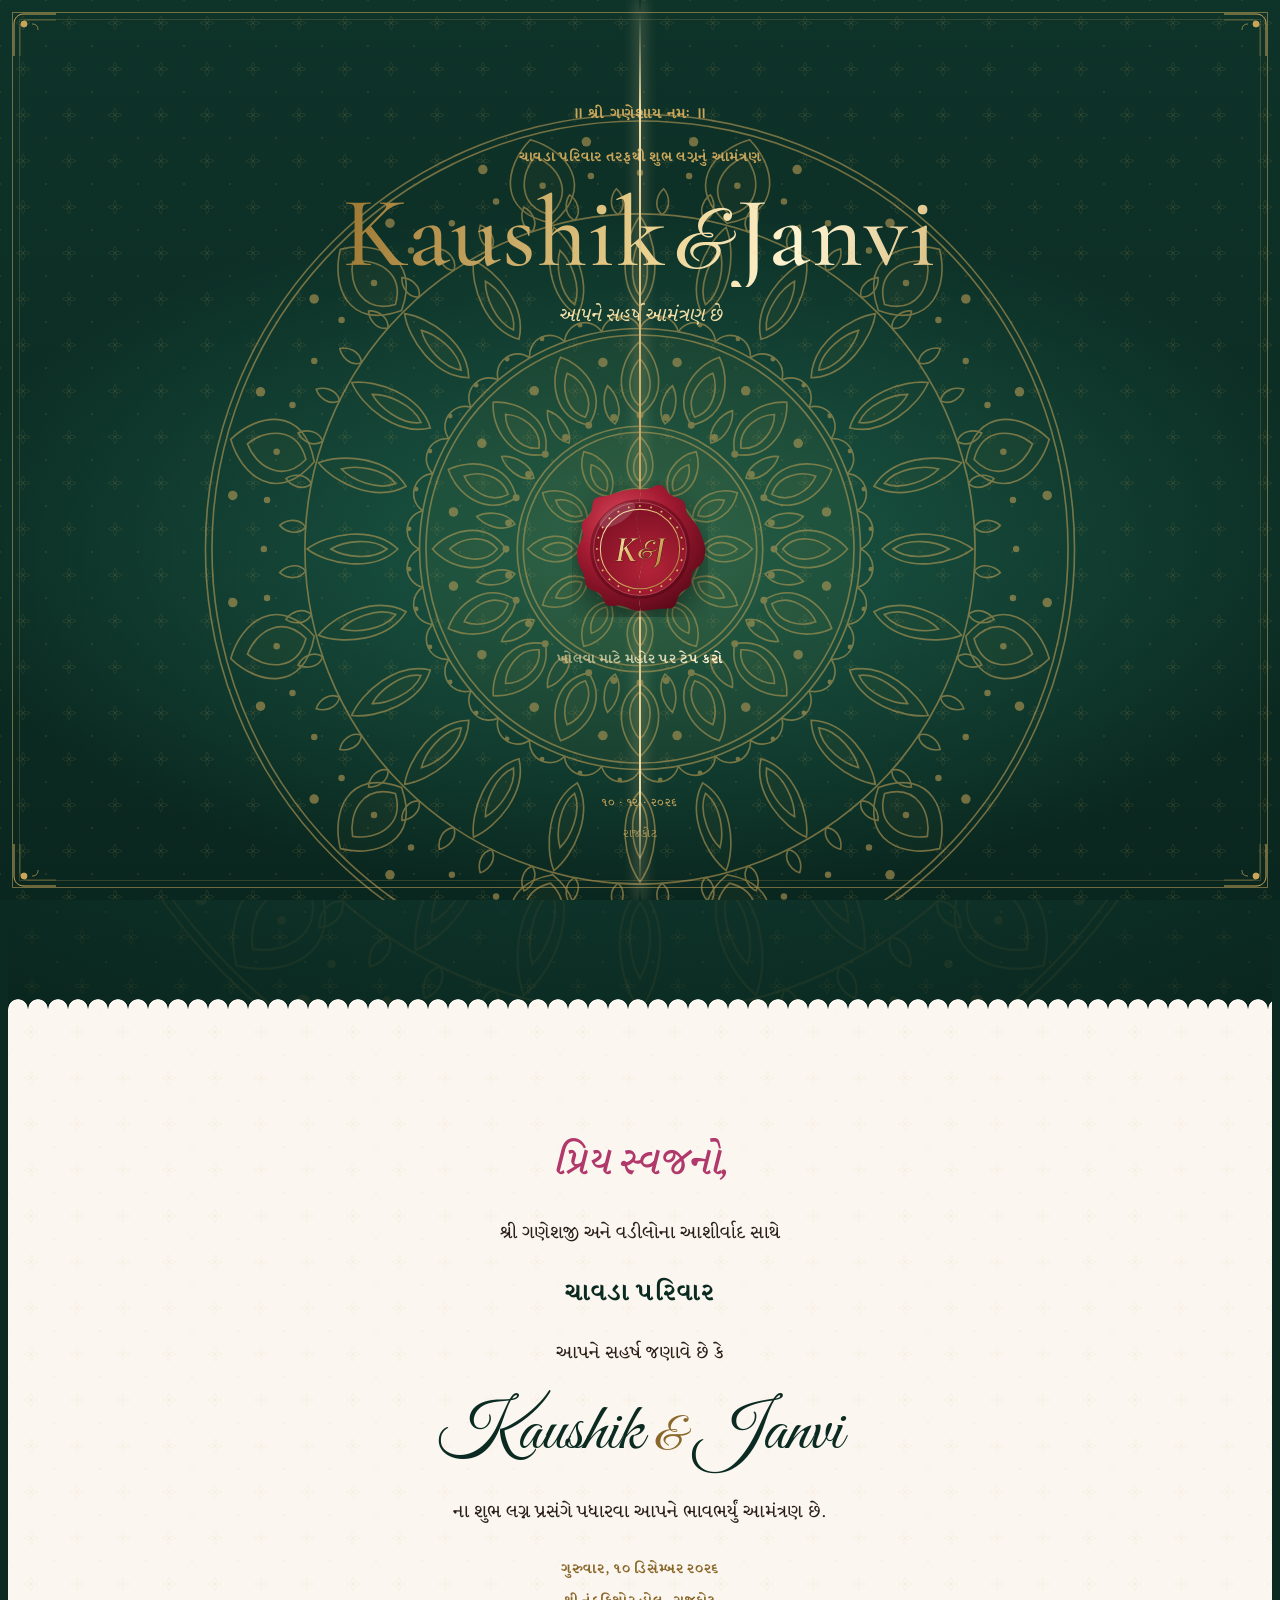
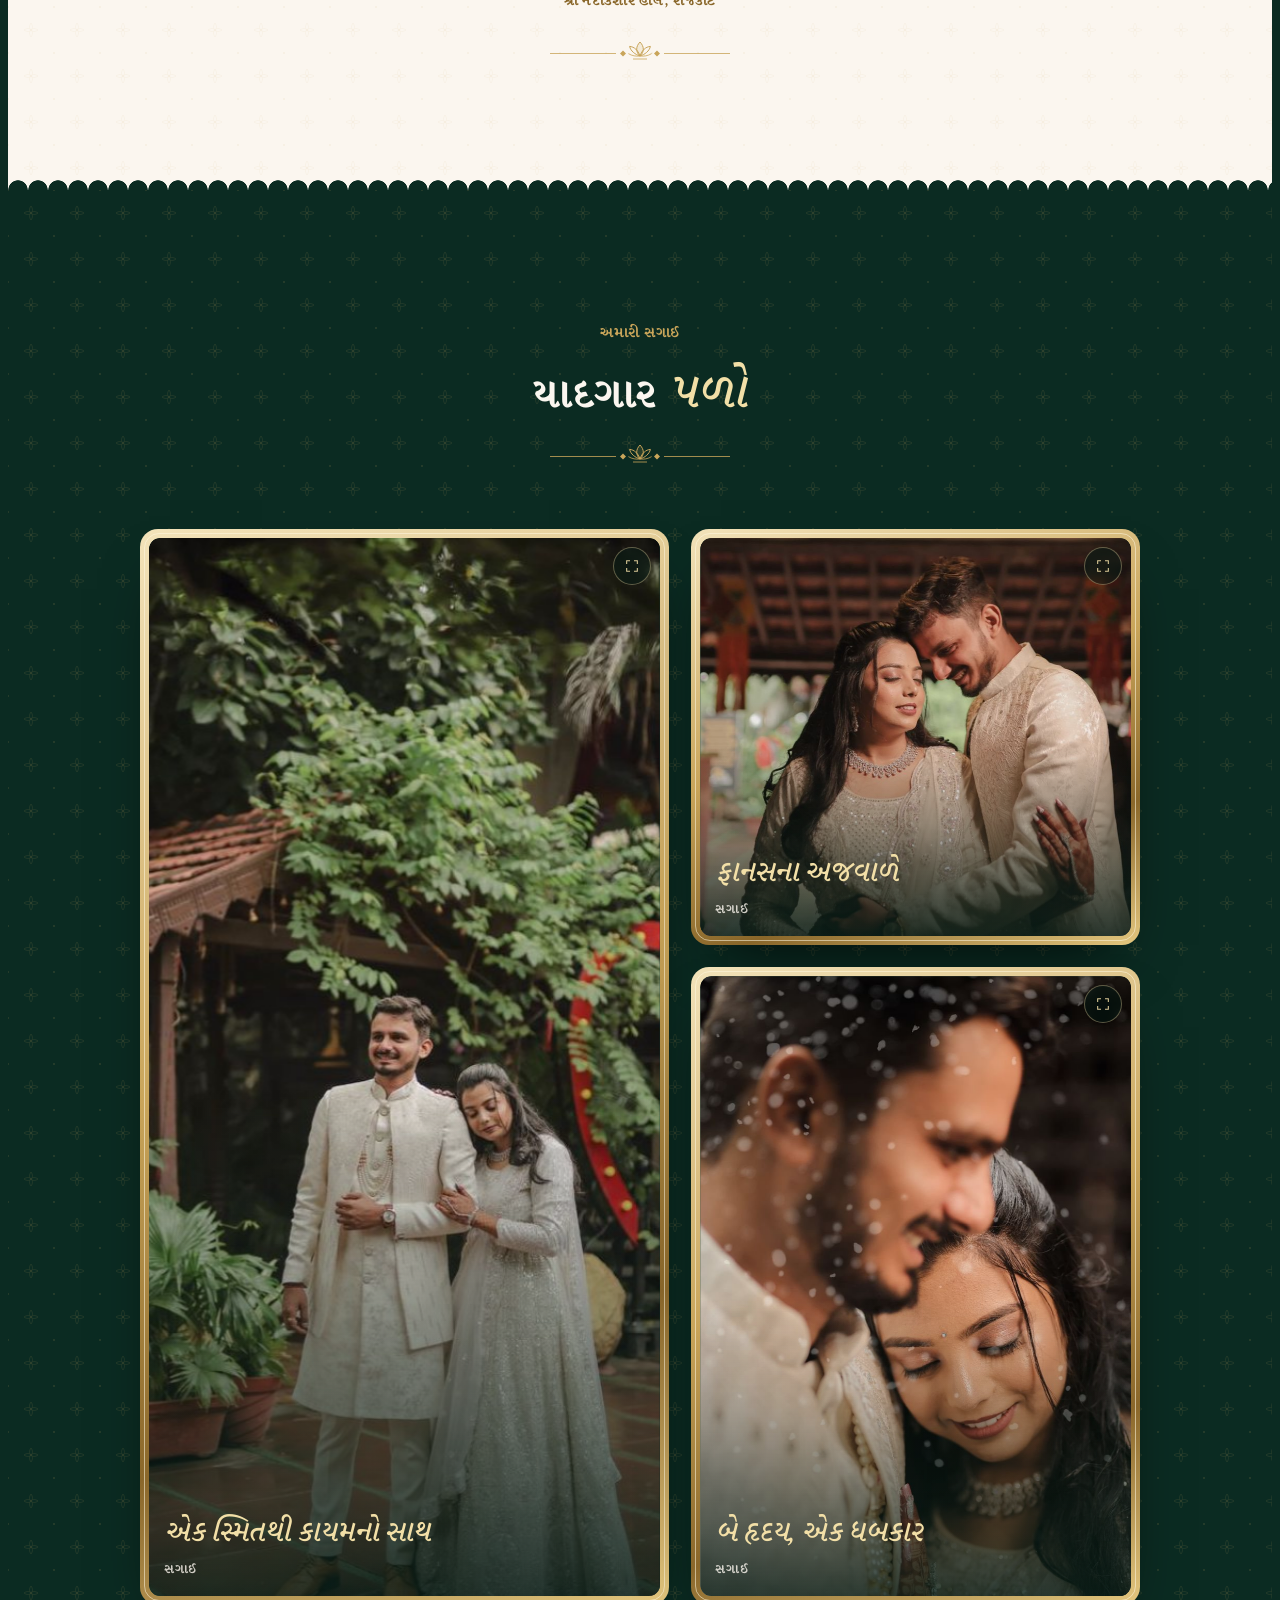
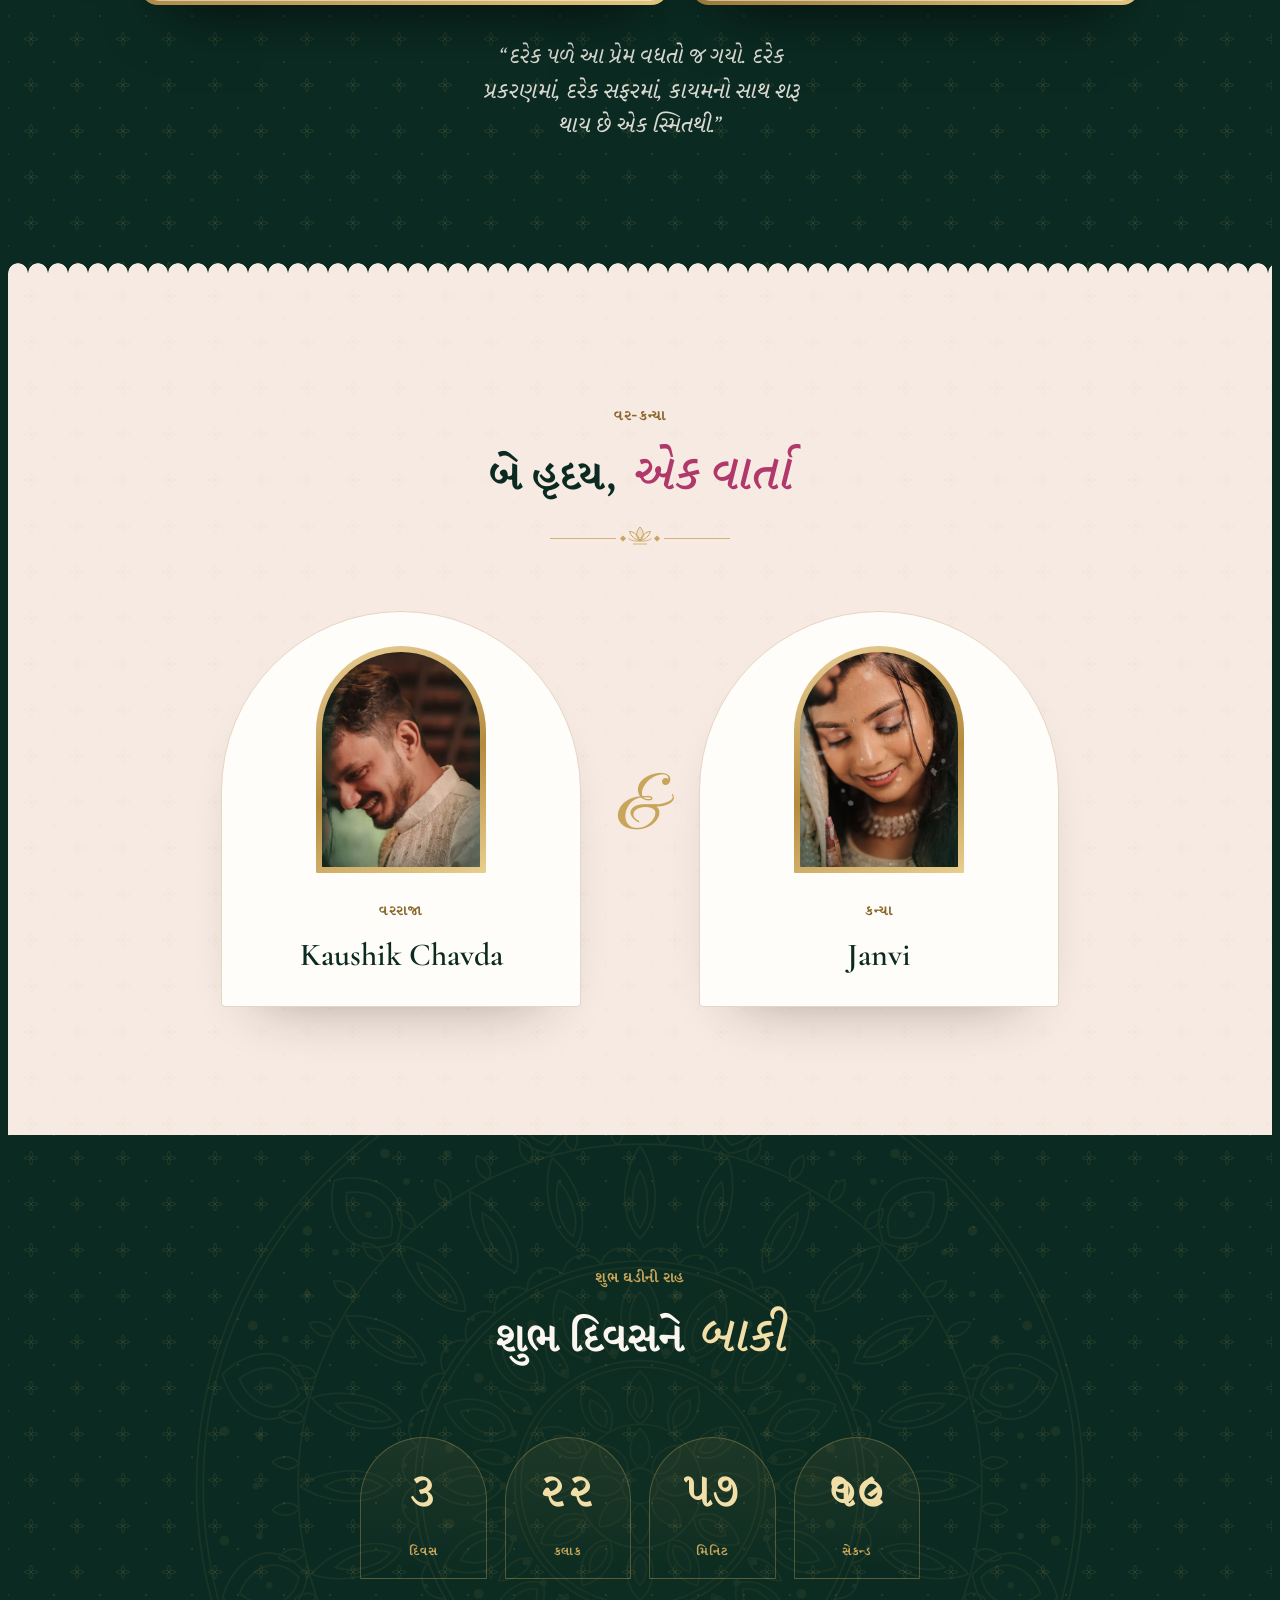
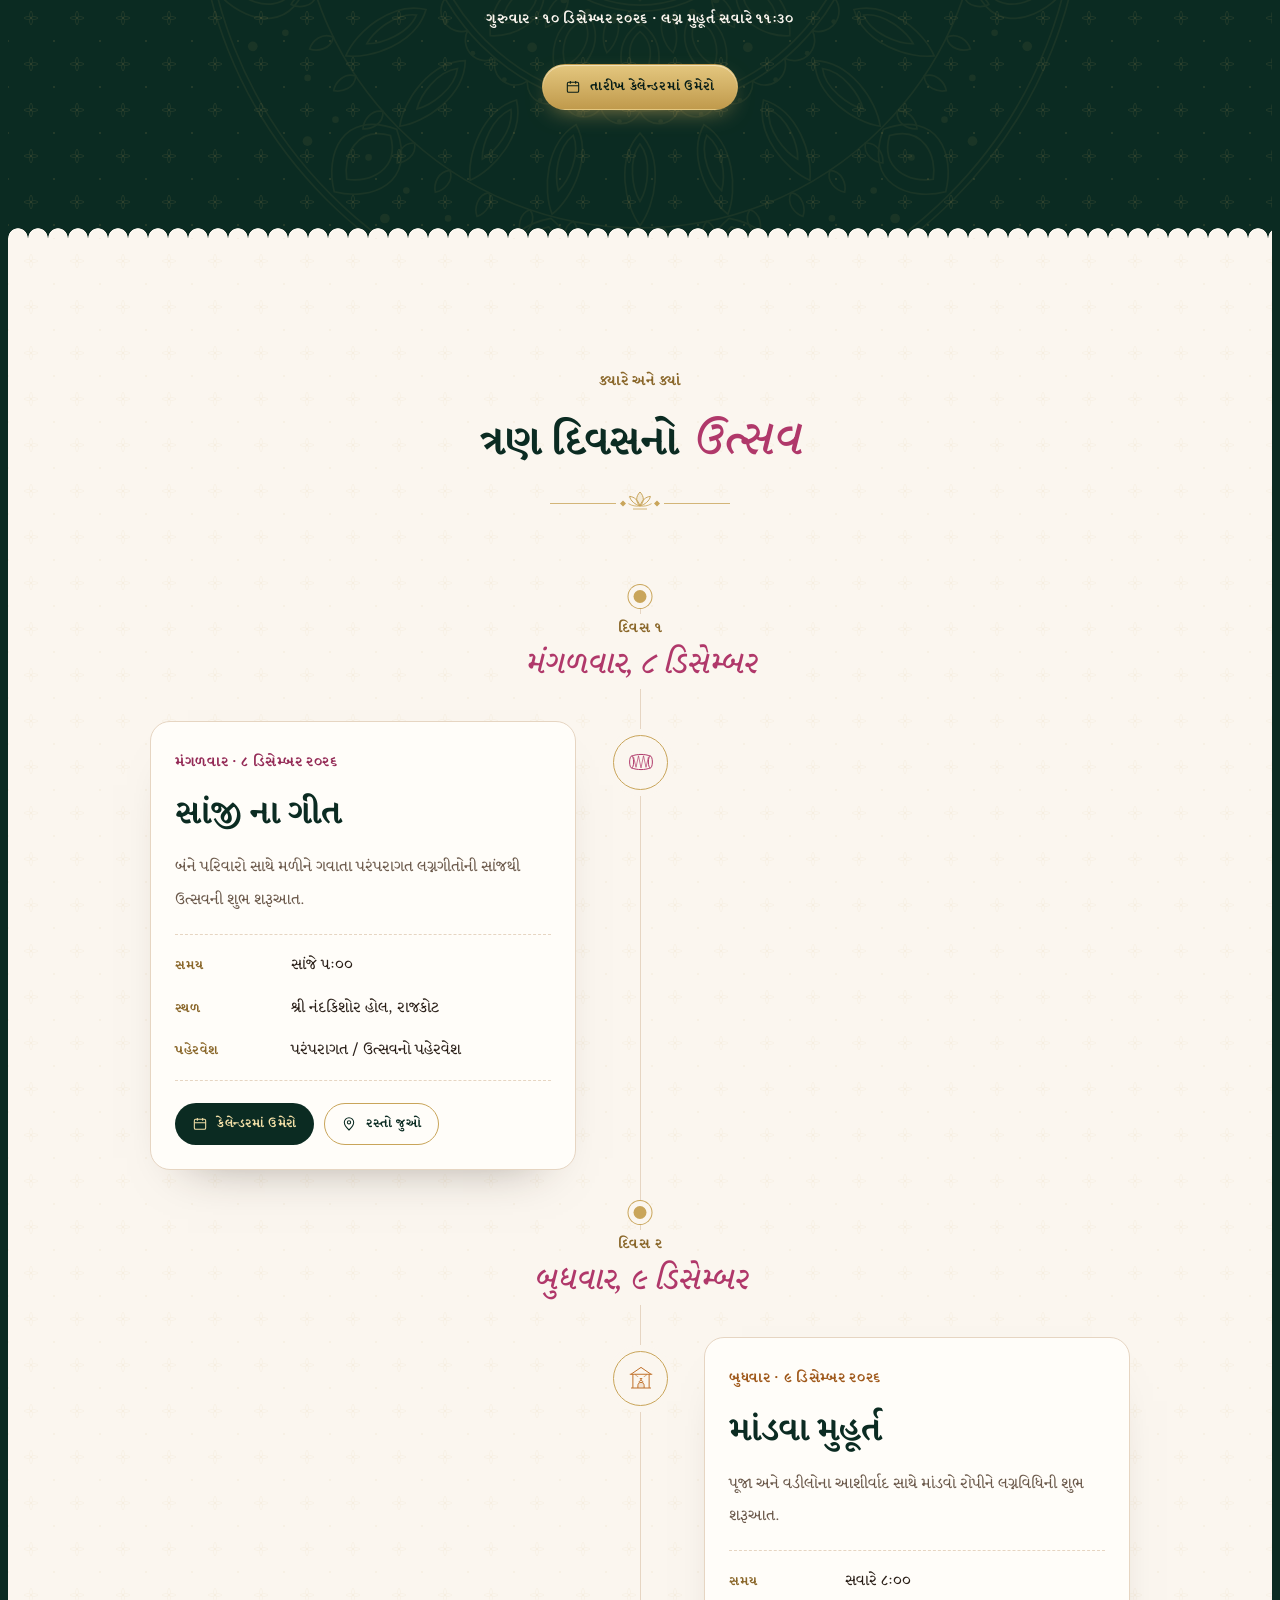
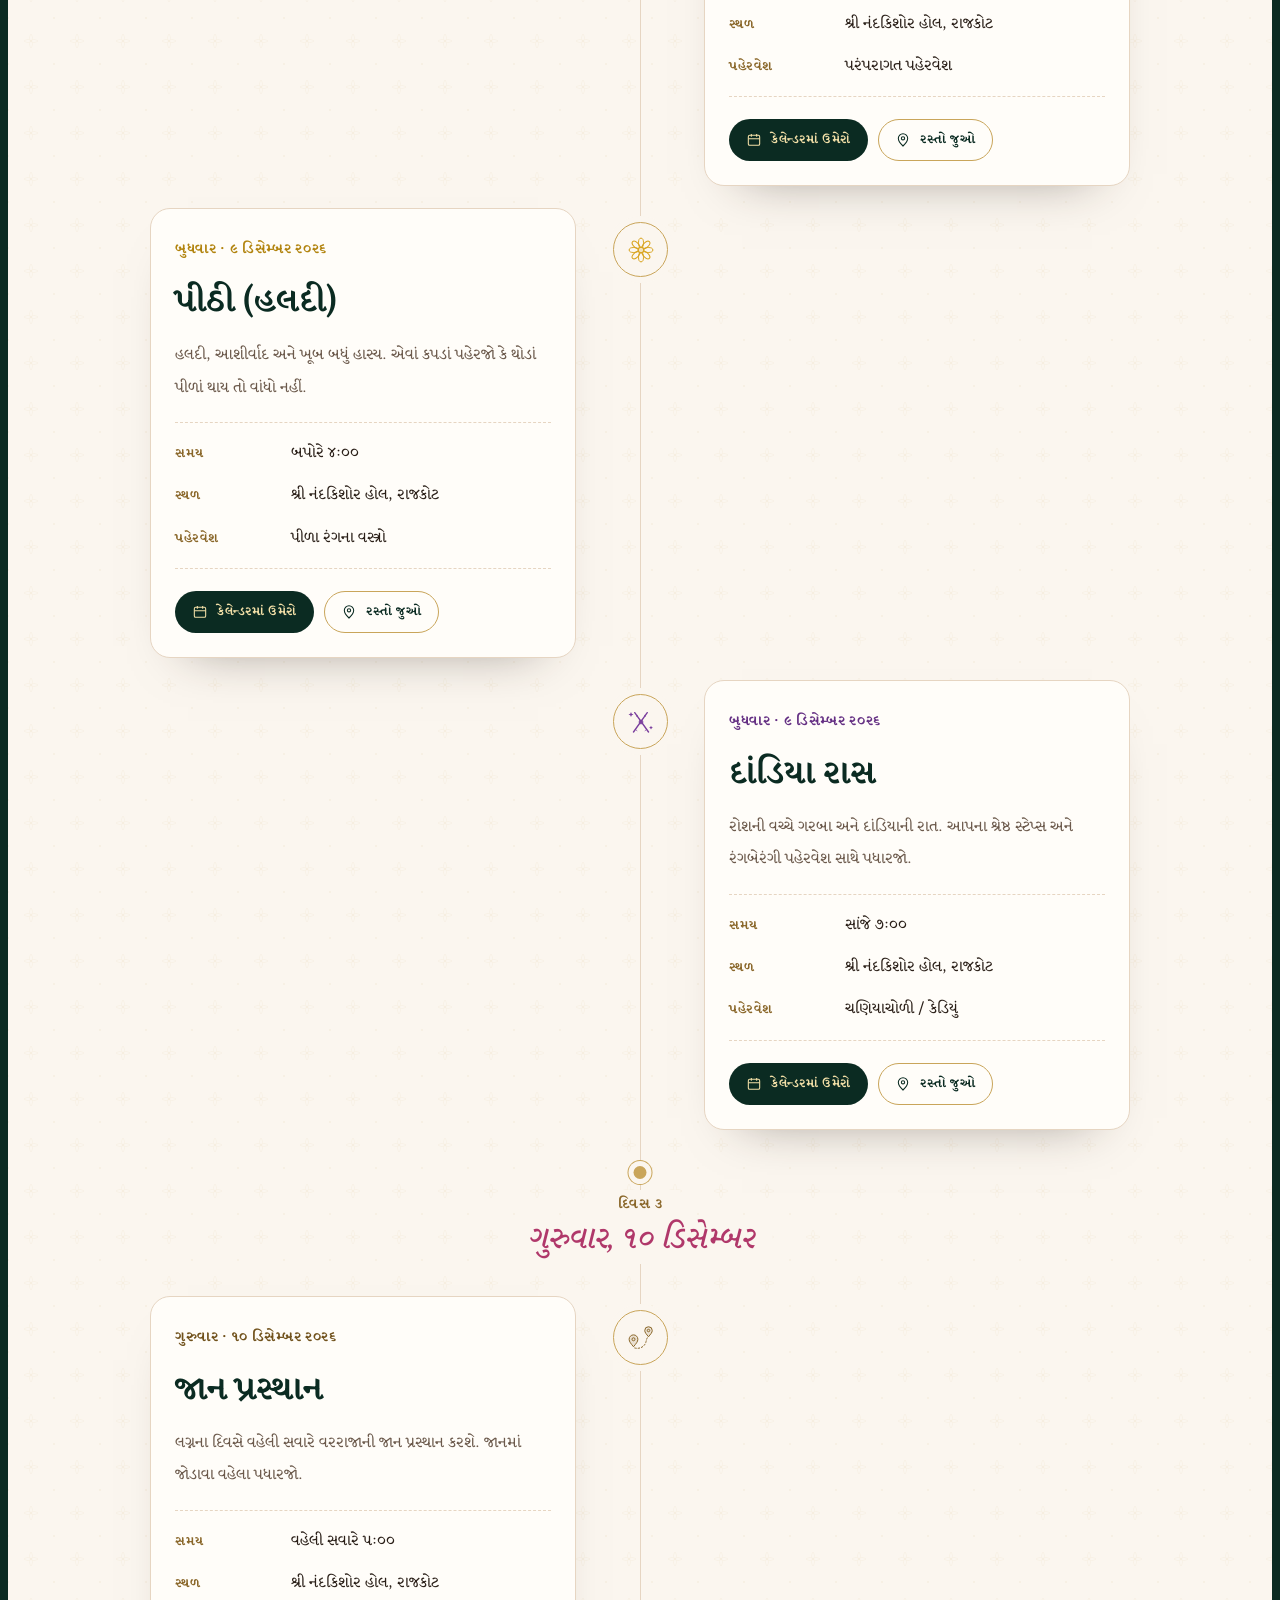
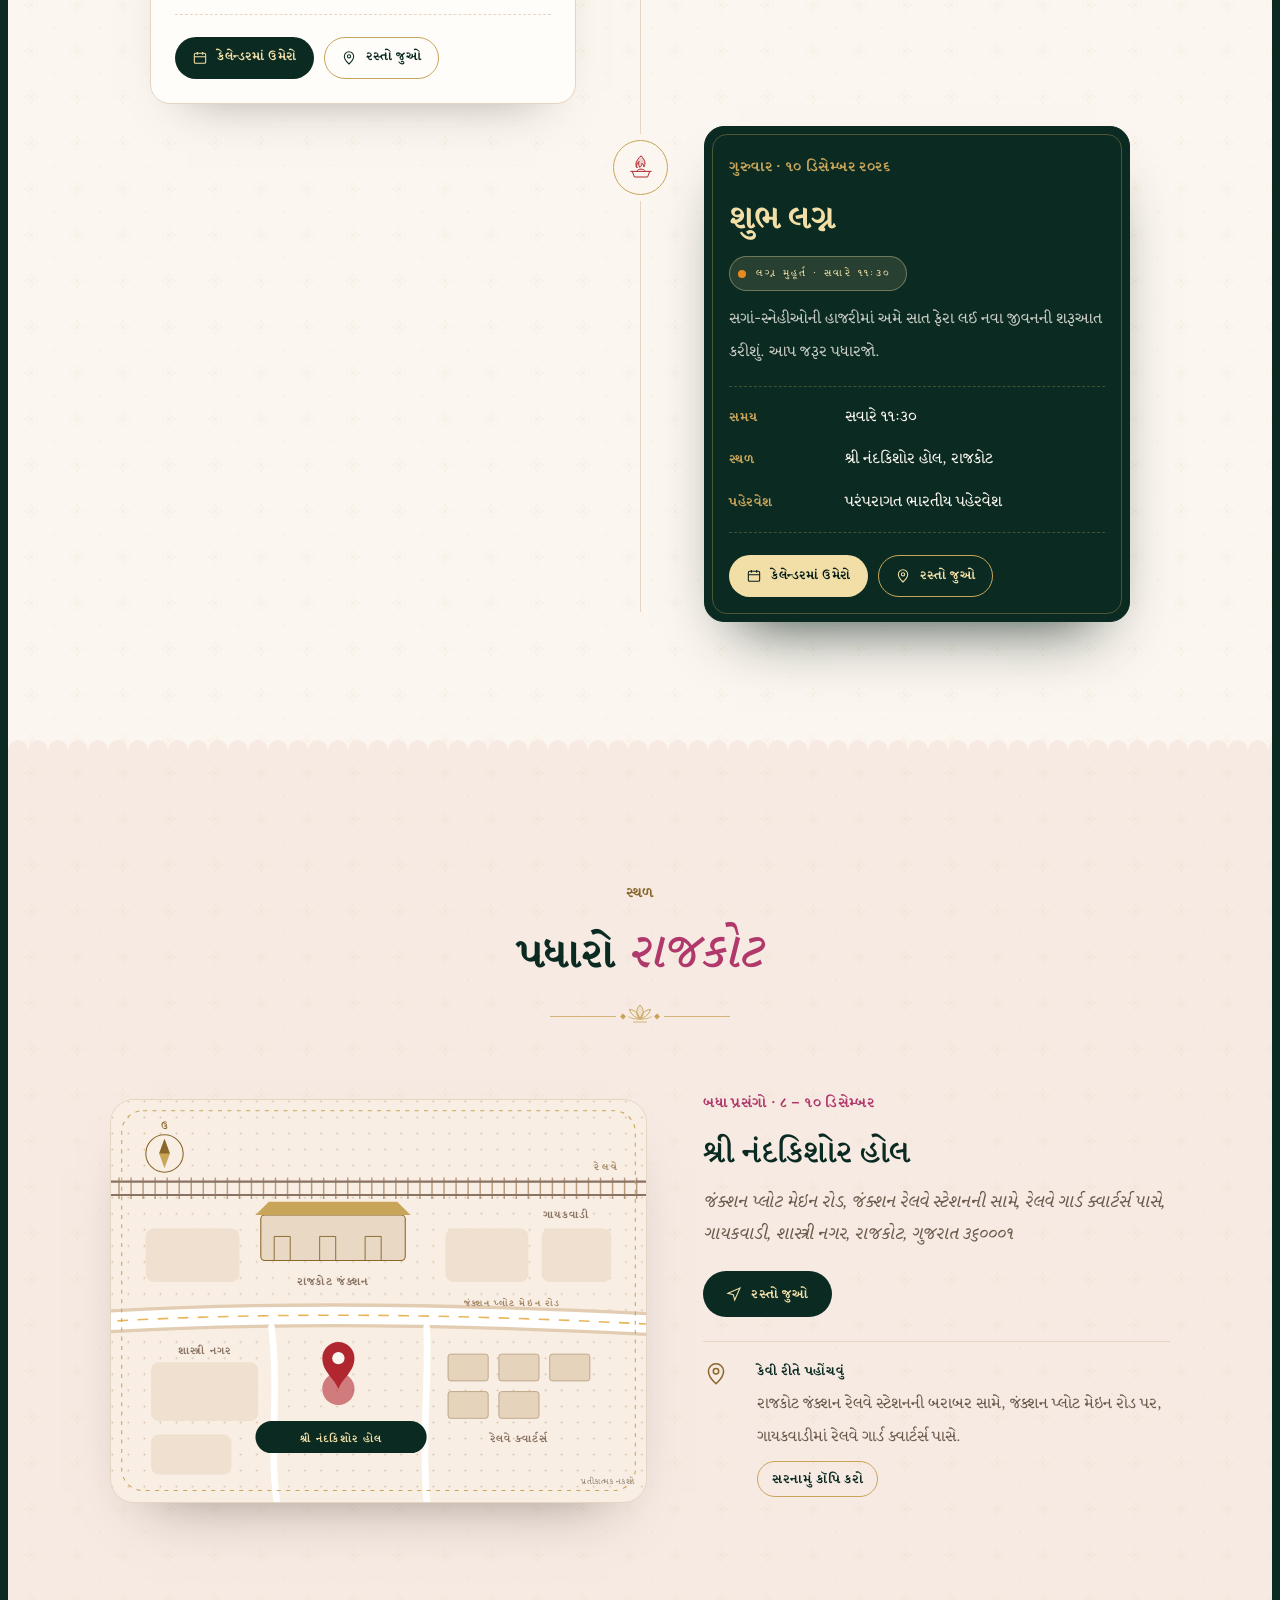
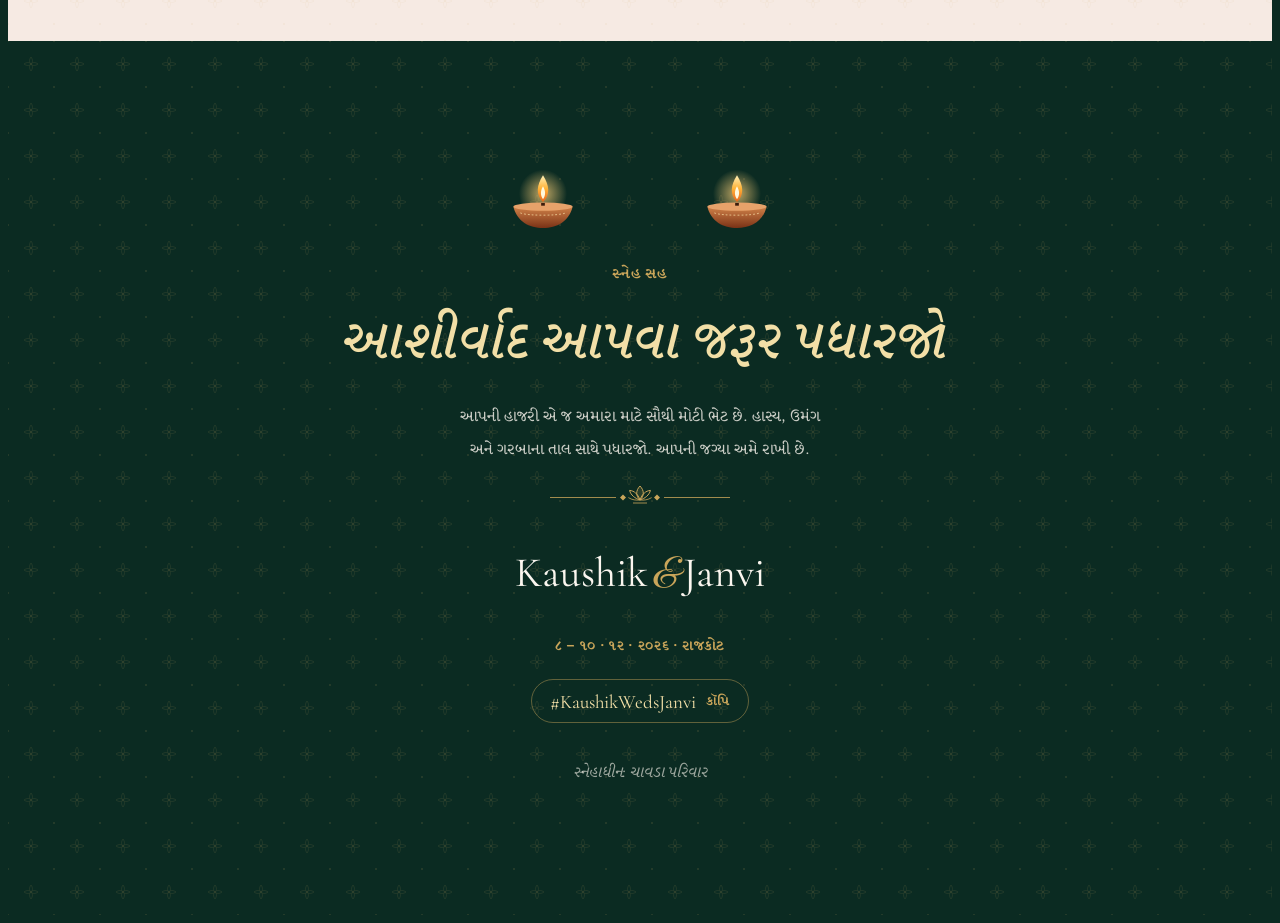
==== commit 30df13bd: "Lighten pages for link previews: external CSS/JS, smaller preview images Co-Authored-By: Claude Opus" ====
--- a/gu/index.html
+++ b/gu/index.html
@@ -31,549 +31,7 @@
 <link rel="preconnect" href="https://fonts.gstatic.com" crossorigin>
 <link rel="stylesheet" href="https://fonts.googleapis.com/css2?family=Cormorant+Garamond:ital,wght@0,400;0,500;0,600;0,700;1,400;1,500;1,600&family=Cinzel:wght@400;500;600&family=Great+Vibes&family=Rasa:ital,wght@0,400;0,500;0,600;0,700;1,400;1,500;1,600&family=Noto+Serif+Gujarati:wght@400;500;600&display=swap">
 <script>document.documentElement.classList.add('js');document.documentElement.lang='gu';</script>
-<style>
-/* Layout: a folded card read top to bottom. Full-bleed bands alternate emerald and ivory with lace-scalloped seams;
-   content sits in one narrow column, opening to two columns only for the couple, the timeline and the venue. */
-:root{
-  --emerald-950:#071D17; --emerald-900:#0B2B22; --emerald-800:#10392D; --emerald-700:#1A5242;
-  --gold:#C9A55A; --gold-hi:#F2DFA7; --gold-lo:#8A672A;
-  --paper:#FBF6EF; --blush:#F6EAE3; --ink:#2B2019; --ink-soft:#6C5A4C; --line:#E6D5C2;
-  --rani:#B0386A; --sindoor:#B1272F; --marigold:#E8891E; --haldi:#D9A520; --lake:#CFE2DB;
-  --f-display:"Cormorant Garamond","Cormorant",Garamond,"Times New Roman",serif;
-  --f-script:"Great Vibes","Snell Roundhand","Apple Chancery",cursive;
-  --f-label:"Cinzel","Trajan Pro",Georgia,serif;
-  --f-body:"Cormorant Garamond",Garamond,Georgia,serif;
-  --f-deva:"Tiro Devanagari Hindi","Noto Serif Devanagari","Kohinoor Devanagari",serif;
-  --ease:cubic-bezier(.2,.8,.2,1);
-  color-scheme:light;
-}
-*,*::before,*::after{box-sizing:border-box}
-[hidden]{display:none!important}
-html{scroll-behavior:smooth;-webkit-text-size-adjust:100%}
-body{background:var(--emerald-900);color:var(--ink);font-family:var(--f-body);font-size:19.5px;font-weight:500;line-height:1.55;font-variant-numeric:lining-nums;-webkit-font-smoothing:antialiased;overflow-x:clip}
-body.locked{overflow:hidden}
-h1,h2,h3,p{margin:0}
-h1,h2,h3{text-wrap:balance;font-weight:500}
-a{color:inherit}
-button{font:inherit;color:inherit}
-:focus-visible{outline:2px solid var(--gold);outline-offset:3px;border-radius:4px}
-::selection{background:var(--gold-hi);color:var(--emerald-900)}
-
-/* ---------- shared type ---------- */
-.eyebrow{font-family:var(--f-label);font-size:12.5px;font-weight:500;letter-spacing:.3em;text-transform:uppercase;color:var(--gold-lo)}
-.green .eyebrow{color:var(--gold)}
-.h2{font-family:var(--f-display);font-size:clamp(34px,7vw,54px);line-height:1.08;letter-spacing:-.005em;color:var(--emerald-900)}
-.green .h2{color:var(--paper)}
-.h2 em,.script{font-family:var(--f-script);font-style:normal;font-weight:400;color:var(--rani);font-size:1.12em;line-height:.8;letter-spacing:0;padding-inline:.04em}
-.green .h2 em{color:var(--gold-hi)}
-.deva{font-family:var(--f-deva);font-size:16px;letter-spacing:.04em;color:var(--gold)}
-.foil{background:linear-gradient(105deg,#9C7631 0%,#E9CF8C 20%,#FFF4D2 30%,#C9A55A 44%,#8E6B2D 60%,#E7CB86 78%,#A8823A 100%);background-size:260% 100%;-webkit-background-clip:text;background-clip:text;color:transparent;animation:foil 8s linear infinite}
-@keyframes foil{from{background-position:100% 0}to{background-position:-160% 0}}
-.sh{display:grid;justify-items:center;gap:14px;text-align:center;margin-bottom:clamp(40px,7vw,64px)}
-.orn{width:180px;height:22px;color:var(--gold)}
-.orn svg{display:block;width:100%;height:100%}
-.center{text-align:center}
-
-/* ---------- bands ---------- */
-.band{position:relative;overflow-x:clip;--bb:var(--paper);background:var(--bb);padding-block:clamp(76px,12vw,128px);padding-left:max(16px,env(safe-area-inset-left,0px));padding-right:max(16px,env(safe-area-inset-right,0px))}
-.band::before{content:"";position:absolute;left:0;right:0;top:-10px;height:10px;background:radial-gradient(circle at 10px 10px,var(--bb) 9.4px,transparent 10px) 0 0/20px 20px repeat-x;pointer-events:none}
-.band.green{--bb:var(--emerald-900);color:var(--paper)}
-.band.blush{--bb:var(--blush)}
-.band.paper{--bb:var(--paper)}
-.wrap{max-width:1060px;margin:0 auto;position:relative}
-.narrow{max-width:660px}
-.texture::after{content:"";position:absolute;inset:0;pointer-events:none;opacity:.5;background-image:url("data:image/svg+xml,%3Csvg xmlns='http://www.w3.org/2000/svg' width='46' height='46' viewBox='0 0 46 46'%3E%3Cg fill='none' stroke='%23C9A55A' stroke-width='.6' opacity='.35'%3E%3Cpath d='M23 16c2 3 2 5 0 7c-2-2-2-4 0-7zM23 30c2-3 2-5 0-7c-2 2-2 4 0 7zM16 23c3-2 5-2 7 0c-2 2-4 2-7 0zM30 23c-3-2-5-2-7 0c2 2 4 2 7 0z'/%3E%3C/g%3E%3Cg fill='%23C9A55A' opacity='.35'%3E%3Ccircle cx='0' cy='0' r='1'/%3E%3Ccircle cx='46' cy='0' r='1'/%3E%3Ccircle cx='0' cy='46' r='1'/%3E%3Ccircle cx='46' cy='46' r='1'/%3E%3C/g%3E%3C/svg%3E")}
-.paper.texture::after,.blush.texture::after{opacity:.28}
-.band > .wrap{z-index:1}
-
-/* ---------- buttons ---------- */
-.btn{display:inline-flex;align-items:center;justify-content:center;gap:9px;min-height:46px;padding:0 22px;border-radius:999px;font-family:var(--f-label);font-size:13px;letter-spacing:.2em;text-transform:uppercase;text-decoration:none;cursor:pointer;border:1px solid transparent;transition:transform .3s var(--ease),background-color .3s,color .3s,box-shadow .3s}
-.btn svg{width:16px;height:16px;flex:none}
-.btn:hover{transform:translateY(-2px)}
-.btn-gold{background:linear-gradient(180deg,#E4C77F,#C09A4C);color:var(--emerald-950);box-shadow:0 8px 24px -10px rgba(201,165,90,.8),inset 0 1px 0 rgba(255,255,255,.45)}
-.btn-dark{background:var(--emerald-900);color:var(--gold-hi)}
-.btn-dark:hover{background:var(--emerald-700)}
-.btn-line{border-color:var(--gold);color:var(--emerald-900);background:transparent}
-.btn-line:hover{background:var(--emerald-900);color:var(--gold-hi);border-color:var(--emerald-900)}
-.green .btn-line{color:var(--gold-hi)}
-.green .btn-line:hover{background:var(--gold-hi);color:var(--emerald-950);border-color:var(--gold-hi)}
-
-/* ---------- petals canvas ---------- */
-#petals{position:fixed;inset:0;width:100%;height:100%;pointer-events:none;z-index:60}
-
-/* ---------- gate ---------- */
-.gate{display:none}
-.js .gate{display:block;position:fixed;inset:0;z-index:50;perspective:1700px;overflow:hidden;cursor:pointer;--seal-y:61%}
-.door{position:absolute;top:0;bottom:0;width:50%;overflow:hidden;will-change:transform;backface-visibility:hidden;transition:transform 2s cubic-bezier(.66,0,.22,1) .45s,opacity .5s ease 2.05s}
-.door-l{left:0;transform-origin:0 50%}
-.door-r{right:0;transform-origin:100% 50%}
-.door-face{position:absolute;top:0;bottom:0;width:200%}
-.door-l .door-face{left:0}
-.door-r .door-face{right:0}
-.door::after{content:"";position:absolute;inset:0;opacity:0;transition:opacity 1.6s ease .5s;pointer-events:none}
-.door-l::after{background:linear-gradient(90deg,rgba(0,0,0,.65),rgba(0,0,0,.15))}
-.door-r::after{background:linear-gradient(270deg,rgba(0,0,0,.65),rgba(0,0,0,.15))}
-.gate.open .door-l{transform:rotateY(-100deg);opacity:0}
-.gate.open .door-r{transform:rotateY(100deg);opacity:0}
-.gate.open .door::after{opacity:1}
-.gate.fade{transition:opacity .7s ease;opacity:0}
-
-.cover{position:absolute;inset:0;background:
-   radial-gradient(ellipse 80% 55% at 50% 61%,#1C5B47 0%,rgba(16,57,45,.0) 70%),
-   linear-gradient(180deg,#0E3329,#0A271F);color:var(--gold)}
-.cover::before{content:"";position:absolute;inset:0;opacity:.55;background-image:inherit}
-.cover-frame{position:absolute;inset:12px;border:1px solid rgba(201,165,90,.55);pointer-events:none}
-.cover-frame::before{content:"";position:absolute;inset:6px;border:1px solid rgba(201,165,90,.22)}
-.corner{position:absolute;width:46px;height:46px;color:var(--gold)}
-.corner svg{width:100%;height:100%;display:block}
-.corner.tl{top:-1px;left:-1px}.corner.tr{top:-1px;right:-1px;transform:scaleX(-1)}
-.corner.bl{bottom:-1px;left:-1px;transform:scaleY(-1)}.corner.br{bottom:-1px;right:-1px;transform:scale(-1,-1)}
-.cover-mandala{position:absolute;left:50%;top:var(--seal-y);width:min(150vw,98vh);aspect-ratio:1;transform:translate(-50%,-50%);color:var(--gold);opacity:.55}
-.cover-mandala svg{width:100%;height:100%;display:block}
-.cover-top{position:absolute;left:0;right:0;top:max(11%,64px);display:grid;justify-items:center;gap:12px;text-align:center;padding:0 24px}
-.cover-label{font-family:var(--f-label);font-size:12px;letter-spacing:.42em;color:var(--gold);text-transform:uppercase}
-.cover-names{font-family:var(--f-display);font-weight:500;font-size:clamp(40px,11vw,100px);line-height:1;letter-spacing:.01em;white-space:nowrap}
-.cover-names i{font-family:var(--f-script);font-style:normal;font-size:.8em;padding:0 .12em}
-.cover-guest{font-family:var(--f-body);font-style:italic;font-size:18px;color:var(--gold-hi);opacity:.92;min-height:1.4em}
-.cover-bottom{position:absolute;left:0;right:0;bottom:max(6%,40px);text-align:center;font-family:var(--f-label);font-size:13px;letter-spacing:.38em;color:var(--gold)}
-.cover-bottom span{display:block;margin-top:6px;font-size:11px;letter-spacing:.5em;opacity:.7}
-
-.seam{position:absolute;top:0;bottom:0;left:50%;width:2px;margin-left:-1px;background:linear-gradient(180deg,transparent,var(--gold-hi) 12%,var(--gold) 50%,var(--gold-hi) 88%,transparent);box-shadow:0 0 14px 1px rgba(242,223,167,.55);transition:opacity .4s ease .6s}
-.gate.open .seam{opacity:0}
-.flash{position:absolute;inset:0;pointer-events:none;opacity:0;background:radial-gradient(ellipse 60% 70% at 50% 61%,#FFFBEE 0%,rgba(255,243,214,.9) 28%,rgba(255,232,190,0) 72%)}
-.gate.open .flash{animation:flash 2.3s ease .3s forwards}
-@keyframes flash{0%{opacity:0;transform:scaleX(.03)}28%{opacity:1;transform:scaleX(1)}100%{opacity:0;transform:scaleX(1.25)}}
-
-.seal{position:absolute;left:50%;top:var(--seal-y);width:clamp(104px,28vw,136px);aspect-ratio:1;margin:0;padding:0;border:0;background:none;cursor:pointer;z-index:3;border-radius:50%;transform:translate(-50%,-50%)}
-.seal-in{position:absolute;inset:0;transition:transform .4s var(--ease)}
-.anim .seal-in{animation:stamp 1s cubic-bezier(.25,1.55,.45,1) 1.5s both}
-.seal:hover .seal-in{transform:scale(1.05)}
-.seal-half{position:absolute;inset:0;filter:drop-shadow(0 10px 16px rgba(0,0,0,.45));transition:transform 1.2s cubic-bezier(.45,0,.25,1),opacity 1s ease .2s}
-.seal-half svg{display:block;width:100%;height:100%}
-.seal-half.l{clip-path:polygon(0 0,52% 0,47% 30%,53% 55%,48% 78%,51% 100%,0 100%)}
-.seal-half.r{clip-path:polygon(52% 0,100% 0,100% 100%,51% 100%,48% 78%,53% 55%,47% 30%)}
-.seal::before,.seal::after{content:"";position:absolute;inset:-6px;border-radius:50%;border:1px solid var(--gold-hi);opacity:0;animation:halo 2.8s ease-out 2.6s infinite;pointer-events:none}
-.seal::after{animation-delay:4s}
-@keyframes halo{0%{transform:scale(.95);opacity:.75}100%{transform:scale(1.7);opacity:0}}
-@keyframes stamp{0%{transform:scale(2.2) rotate(-14deg);opacity:0}55%{opacity:1}100%{transform:scale(1) rotate(0)}}
-.gate.cracking .seal-in{animation:wobble .38s ease both}
-@keyframes wobble{0%{transform:scale(1)}30%{transform:scale(.92) rotate(-3deg)}60%{transform:scale(1.06) rotate(2deg)}100%{transform:scale(1)}}
-.gate.open .seal::before,.gate.open .seal::after{display:none}
-.gate.open .seal-half.l{transform:translate(-70%,14%) rotate(-32deg);opacity:0}
-.gate.open .seal-half.r{transform:translate(70%,14%) rotate(32deg);opacity:0}
-.tap-hint{position:absolute;left:0;right:0;top:calc(var(--seal-y) + clamp(76px,17vw,96px));text-align:center;font-family:var(--f-label);font-size:12px;letter-spacing:.42em;text-transform:uppercase;color:var(--gold-hi);pointer-events:none;transition:opacity .4s}
-.tap-hint span{display:inline-block;background:linear-gradient(90deg,rgba(242,223,167,.55) 0%,#FFF6DA 50%,rgba(242,223,167,.55) 100%);background-size:200% 100%;-webkit-background-clip:text;background-clip:text;color:transparent;animation:foil 3s linear infinite}
-.gate.cracking .tap-hint{animation:none;opacity:0}
-.gate.open .seal{visibility:hidden;transition:visibility 0s 1.3s}
-.seal:focus-visible{outline-offset:8px;border-radius:50%}
-
-/* gate entrance */
-.anim .cover-top > *{opacity:0;transform:translateY(14px);animation:rise 1.2s var(--ease) both}
-.anim .cover-top > :nth-child(1){animation-delay:.2s}
-.anim .cover-top > :nth-child(2){animation-delay:.45s}
-.anim .cover-top > :nth-child(3){animation-delay:.7s}
-.anim .cover-top > :nth-child(4){animation-delay:1.1s}
-.anim .cover-mandala{animation:mandalaIn 2.6s var(--ease) both}
-.anim .cover-bottom,.anim .tap-hint{animation:fadeIn 1.2s ease 2.2s both}
-@keyframes rise{to{opacity:1;transform:none}}
-@keyframes fadeIn{from{opacity:0}to{opacity:1}}
-@keyframes mandalaIn{from{opacity:0;transform:translate(-50%,-50%) scale(.86) rotate(-12deg)}to{opacity:.55;transform:translate(-50%,-50%) scale(1) rotate(0)}}
-
-/* ---------- hero ---------- */
-.hero{position:relative;min-height:100svh;display:grid;place-items:center;overflow:hidden;color:var(--paper);background:radial-gradient(ellipse 90% 60% at 50% 55%,#1A5442 0%,#0E3329 55%,#09241C 100%);padding:138px max(16px,env(safe-area-inset-right,0px)) 88px max(16px,env(safe-area-inset-left,0px))}
-.hero-col{position:relative;z-index:1;display:grid;justify-items:center;gap:18px}
-.hero-top{display:grid;justify-items:center;gap:8px;text-align:center}
-.hero-top .eyebrow{color:var(--gold);font-size:12px;letter-spacing:.26em}
-.hero-stage{position:absolute;inset:0;transition:transform 2.6s var(--ease) .3s,filter 2.2s ease .3s}
-.anim body:not(.opened) .hero-stage{transform:scale(1.08);filter:brightness(.6)}
-.hero-mandala{position:absolute;left:50%;top:55%;width:min(150vw,1100px);aspect-ratio:1;translate:-50% -50%;color:var(--gold);opacity:.13}
-.hero-mandala > div{width:100%;height:100%;animation:spin 160s linear infinite}
-.hero-mandala svg{width:100%;height:100%;display:block}
-@keyframes spin{to{transform:rotate(360deg)}}
-.toran{position:absolute;left:0;top:0;width:100%;height:170px;z-index:2;overflow:visible;transition:transform 1.5s var(--ease) .35s;filter:drop-shadow(0 6px 6px rgba(0,0,0,.35))}
-.anim body:not(.opened) .toran{transform:translateY(-110%)}
-.strand{transform-box:fill-box;transform-origin:50% 0;animation:sway var(--d,3s) ease-in-out var(--dl,0s) infinite alternate}
-@keyframes sway{from{transform:rotate(-3.2deg)}to{transform:rotate(3.2deg)}}
-
-.arch-box{position:relative;z-index:1;width:min(88vw,440px);aspect-ratio:300/468}
-.arch-photo{position:absolute;inset:0;-webkit-mask:url("data:image/svg+xml,%3Csvg xmlns='http://www.w3.org/2000/svg' viewBox='0 0 300 468' preserveAspectRatio='none'%3E%3Cpath d='M22 468V194C22 122 98 96 150 40C202 96 278 122 278 194V468Z'/%3E%3C/svg%3E") center/100% 100% no-repeat;mask:url("data:image/svg+xml,%3Csvg xmlns='http://www.w3.org/2000/svg' viewBox='0 0 300 468' preserveAspectRatio='none'%3E%3Cpath d='M22 468V194C22 122 98 96 150 40C202 96 278 122 278 194V468Z'/%3E%3C/svg%3E") center/100% 100% no-repeat;overflow:hidden;background:var(--emerald-800);transition:opacity 2s ease .9s,transform 2.4s var(--ease) .9s}
-.arch-photo img{display:block;width:100%;height:100%;object-fit:cover;object-position:52% 0%;transform-origin:50% 22%;animation:kenburns 22s ease-in-out infinite alternate}
-.arch-photo::after{content:"";position:absolute;inset:0;background:linear-gradient(0deg,rgba(8,32,25,.97) 0%,rgba(8,32,25,.9) 26%,rgba(8,32,25,.45) 46%,rgba(8,32,25,0) 62%),radial-gradient(ellipse 80% 50% at 50% 20%,transparent 50%,rgba(8,32,25,.35))}
-@keyframes kenburns{from{transform:scale(1.02)}to{transform:scale(1.13) translateY(1.5%)}}
-.anim body:not(.opened) .arch-photo{opacity:0;transform:scale(.94)}
-.arch{position:absolute;inset:0;width:100%;height:100%;overflow:visible}
-.arch path{fill:none;stroke:var(--gold);stroke-width:1.1}
-.arch .a2{stroke-width:.6;opacity:.7}
-.arch .fin{fill:var(--gold)}
-.anim .arch path.draw{stroke-dasharray:1 1;stroke-dashoffset:1}
-.anim .opened .arch path.draw{animation:draw 2.8s cubic-bezier(.6,0,.2,1) .8s forwards}
-.anim .arch .fin{opacity:0}
-.anim .opened .arch .fin{animation:fadeIn 1s ease 2.6s forwards}
-@keyframes draw{to{stroke-dashoffset:0}}
-.hero-inner{position:absolute;left:0;right:0;bottom:0;display:grid;justify-items:center;gap:10px;text-align:center;padding:0 9% 9%}
-.hero-inner .eyebrow{color:var(--gold);font-size:12px;letter-spacing:.24em}
-.names{display:grid;justify-items:center;gap:0;font-family:var(--f-display);font-weight:500;font-size:clamp(54px,15.5vw,92px);line-height:.95;margin-block:4px;text-shadow:0 2px 18px rgba(0,0,0,.25)}
-.names .weds{font-family:var(--f-script);font-size:.5em;color:var(--gold-hi);line-height:1.1}
-.hero .date{font-family:var(--f-label);font-size:14px;letter-spacing:.34em;color:var(--gold-hi)}
-.hero .place{font-family:var(--f-body);font-style:italic;font-size:19px;color:rgba(251,246,239,.85)}
-.anim .hero-inner > *,.anim .hero-top > *{opacity:0}
-.anim .opened .hero-inner > *,.anim .opened .hero-top > *{animation:rise 1.2s var(--ease) both;animation-delay:var(--d)}
-.anim .opened .names .nm{animation:nameIn 1.8s var(--ease) both;animation-delay:var(--d)}
-.anim .names .nm,.anim .names .weds{opacity:0}
-.anim .opened .names .weds{animation:rise 1.2s var(--ease) both;animation-delay:var(--d)}
-@keyframes nameIn{from{opacity:0;letter-spacing:.32em;filter:blur(10px)}to{opacity:1;letter-spacing:.01em;filter:blur(0)}}
-.scroll-cue{position:absolute;left:50%;bottom:26px;translate:-50% 0;display:grid;justify-items:center;gap:10px;font-family:var(--f-label);font-size:11px;letter-spacing:.4em;color:var(--gold);text-decoration:none;z-index:2}
-.scroll-cue i{display:block;width:1px;height:42px;background:linear-gradient(var(--gold),transparent);transform-origin:top;animation:cue 2.2s ease-in-out infinite}
-@keyframes cue{0%{transform:scaleY(0);opacity:1}60%{transform:scaleY(1);opacity:1}100%{transform:scaleY(1);opacity:0}}
-.anim .scroll-cue{opacity:0}
-.anim .opened .scroll-cue{animation:fadeIn 1s ease 3.6s both}
-
-/* ---------- reveal ---------- */
-.anim .rv{opacity:0;transform:translateY(34px);transition:opacity 1.1s ease,transform 1.2s var(--ease);transition-delay:var(--d,0s)}
-.anim .rv-l{transform:translateX(-44px)}
-.anim .rv-r{transform:translateX(44px)}
-.anim .rv-zoom{transform:scale(.93)}
-.anim .rv.in{opacity:1;transform:none}
-
-/* ---------- letter ---------- */
-.letter{display:grid;justify-items:center;gap:22px;text-align:center}
-.greet{font-family:var(--f-script);font-size:clamp(34px,8vw,46px);color:var(--rani);line-height:1.1}
-.letter .lede{font-size:clamp(19px,3.6vw,22px);color:var(--ink);max-width:34ch;line-height:1.55}
-.parents{display:grid;gap:4px;font-family:var(--f-label);font-weight:500;letter-spacing:.08em;font-size:clamp(21px,4.6vw,27px);color:var(--emerald-900);line-height:1.3}
-.parents .and{font-family:var(--f-body);font-style:italic;font-size:17px;color:var(--ink-soft)}
-.letter .couple-line{font-family:var(--f-script);font-size:clamp(46px,11vw,68px);color:var(--emerald-900);line-height:1.15}
-.letter .couple-line em{font-style:normal;color:var(--gold-lo);font-size:.7em}
-.letter .when{font-family:var(--f-label);font-size:14px;letter-spacing:.26em;color:var(--gold-lo);text-transform:uppercase;line-height:1.9}
-.elders{margin-top:10px;padding-top:24px;border-top:1px solid var(--line);font-size:15.5px;color:var(--ink-soft);max-width:46ch;line-height:1.7}
-.elders b{display:block;font-family:var(--f-label);font-weight:400;font-size:11px;letter-spacing:.32em;color:var(--gold-lo);margin-bottom:6px}
-
-/* ---------- couple ---------- */
-.couple{display:grid;grid-template-columns:1fr;gap:28px;justify-items:center;align-items:center}
-.person{width:100%;max-width:360px;display:grid;justify-items:center;text-align:center;gap:10px;padding:34px 26px 32px;background:#FFFDF9;border:1px solid var(--line);border-radius:999px 999px 22px 22px;box-shadow:0 30px 60px -40px rgba(43,32,25,.45);transform-style:preserve-3d;transition:transform .5s var(--ease)}
-.portrait{position:relative;width:170px;aspect-ratio:3/4;border-radius:999px 999px 14px 14px;padding:6px;background:linear-gradient(160deg,#EBD198,#B48A3E 55%,#E9CE8E);margin-bottom:14px}
-.portrait-in{position:relative;width:100%;height:100%;border-radius:999px 999px 10px 10px;overflow:hidden;display:grid;place-items:center;background:radial-gradient(circle at 50% 35%,#1E5A47,#0B2B22 75%);background-size:cover;background-position:center}
-.portrait-in .initial{font-family:var(--f-script);font-size:96px;line-height:1;color:var(--gold-hi);transform:translateY(6px)}
-.portrait-in.has-photo .initial{display:none}
-.portrait-in::after{content:"";position:absolute;inset:0;background:linear-gradient(115deg,transparent 30%,rgba(255,248,225,.45) 48%,transparent 62%);transform:translateX(-120%);transition:transform 1.4s ease}
-.person:hover .portrait-in::after,.person.in .portrait-in::after{transform:translateX(120%)}
-.role{font-family:var(--f-label);font-size:12px;letter-spacing:.36em;color:var(--gold-lo);text-transform:uppercase}
-.pname{font-family:var(--f-display);font-weight:600;font-size:32px;color:var(--emerald-900);line-height:1.15}
-.pparents{font-style:italic;color:var(--ink-soft);font-size:16.5px;line-height:1.45}
-.about{font-size:17px;color:var(--ink);max-width:30ch;margin-top:6px}
-.amp{font-family:var(--f-script);font-size:76px;line-height:.8;color:var(--gold)}
-.story{margin-top:clamp(64px,10vw,96px);display:grid;grid-template-columns:1fr;gap:0;position:relative}
-.story-title{text-align:center;margin-bottom:26px}
-.moment{display:grid;grid-template-columns:86px 1fr;gap:18px;align-items:start;padding:18px 0;border-top:1px solid var(--line)}
-.moment:last-child{border-bottom:1px solid var(--line)}
-.moment .yr{font-family:var(--f-display);font-size:32px;line-height:1;color:var(--gold-lo);font-variant-numeric:lining-nums}
-.moment .yr small{display:block;font-family:var(--f-label);font-size:11px;letter-spacing:.28em;color:var(--ink-soft);margin-top:8px}
-.moment p{font-size:17.5px;color:var(--ink);min-width:0}
-.moment.last .yr{color:var(--rani)}
-
-/* ---------- countdown ---------- */
-.cd-mandala{position:absolute;left:50%;top:50%;width:min(130vw,900px);aspect-ratio:1;translate:-50% -50%;color:var(--gold);opacity:.08;pointer-events:none}
-.cd-mandala > div{width:100%;height:100%;animation:spin 220s linear infinite reverse}
-.cd-mandala svg{width:100%;height:100%;display:block}
-.countdown{overflow:hidden}
-.cd{display:grid;grid-template-columns:repeat(4,minmax(0,1fr));gap:clamp(8px,2.5vw,18px);margin:10px auto 26px;max-width:560px}
-.cd-unit{display:grid;justify-items:center;gap:8px;padding:18px 4px 14px;border:1px solid rgba(201,165,90,.35);border-radius:999px 999px 12px 12px;background:linear-gradient(180deg,rgba(201,165,90,.09),rgba(201,165,90,0))}
-.cd-num{position:relative;height:1.1em;overflow:hidden;font-family:var(--f-display);font-weight:500;font-size:clamp(34px,9vw,58px);line-height:1.1;color:var(--gold-hi);font-variant-numeric:tabular-nums lining-nums;min-width:2ch;text-align:center}
-.cd-num span{display:block}
-.cd-num span.out{position:absolute;inset:0;animation:cdOut .55s var(--ease) forwards}
-.cd-num span.in{animation:cdIn .55s var(--ease) both}
-@keyframes cdOut{to{transform:translateY(-70%);opacity:0;filter:blur(3px)}}
-@keyframes cdIn{from{transform:translateY(70%);opacity:0;filter:blur(3px)}}
-.cd-unit small{font-family:var(--f-label);font-size:11px;letter-spacing:.3em;color:var(--gold);text-transform:uppercase}
-.cd-date{font-family:var(--f-label);font-size:13.5px;letter-spacing:.3em;color:var(--paper);opacity:.85;margin-bottom:28px;text-transform:uppercase;line-height:1.8}
-
-/* ---------- events ---------- */
-.timeline{position:relative;max-width:980px;margin:0 auto;display:grid;gap:30px;--p:0}
-.tl-line{position:absolute;top:10px;bottom:10px;left:27px;width:1px;background:var(--line)}
-.tl-line i{position:absolute;inset:0;background:linear-gradient(var(--gold),var(--rani));transform-origin:top;transform:scaleY(var(--p))}
-.ev{position:relative;padding-left:74px}
-.ev-medal{position:absolute;left:0;top:14px;width:55px;height:55px;border-radius:50%;display:grid;place-items:center;background:var(--paper);border:1px solid var(--gold);color:var(--c);box-shadow:0 0 0 6px var(--paper)}
-.ev-medal svg{width:30px;height:30px}
-.ev-card{position:relative;min-width:0;padding:26px 24px 24px;background:#FFFDF9;border:1px solid var(--line);border-radius:20px;box-shadow:0 26px 50px -38px rgba(43,32,25,.5);display:grid;gap:12px;transition:transform .5s var(--ease)}
-.ev-day{font-family:var(--f-label);font-size:12px;letter-spacing:.28em;color:var(--c);text-transform:uppercase;filter:saturate(1.1) brightness(.8)}
-.ev-title{font-family:var(--f-display);font-weight:600;font-size:clamp(30px,6.4vw,40px);line-height:1.08;color:var(--emerald-900)}
-.ev-blurb{font-size:17px;color:var(--ink-soft)}
-.ev-meta{display:grid;gap:10px;margin:6px 0 4px;padding:14px 0;border-block:1px dashed var(--line)}
-.ev-meta div{display:grid;grid-template-columns:104px 1fr;gap:12px;align-items:baseline}
-.ev-meta dt{font-family:var(--f-label);font-size:11px;letter-spacing:.26em;color:var(--gold-lo);text-transform:uppercase}
-.ev-meta dd{margin:0;font-size:17px;color:var(--ink);min-width:0}
-.ev-actions{display:flex;flex-wrap:wrap;gap:10px;margin-top:6px}
-.ev-actions .btn{min-height:42px;padding:0 16px;font-size:12px;letter-spacing:.16em}
-.ev.main .ev-card{background:var(--emerald-900);border-color:var(--emerald-900);color:var(--paper);box-shadow:0 34px 60px -34px rgba(7,29,23,.85)}
-.ev.main .ev-card::before{content:"";position:absolute;inset:7px;border:1px solid rgba(201,165,90,.35);border-radius:15px;pointer-events:none}
-.ev.main .ev-title{color:var(--gold-hi)}
-.ev.main .ev-day{color:var(--gold);filter:none}
-.ev.main .ev-blurb{color:rgba(251,246,239,.78)}
-.ev.main .ev-meta{border-color:rgba(201,165,90,.3)}
-.ev.main .ev-meta dt{color:var(--gold)}
-.ev.main .ev-meta dd{color:var(--paper)}
-.ev.main .btn-line{color:var(--gold-hi)}
-.ev.main .btn-line:hover{background:var(--gold-hi);color:var(--emerald-950);border-color:var(--gold-hi)}
-.ev.main .btn-dark{background:var(--gold-hi);color:var(--emerald-950)}
-.muhurat{display:inline-flex;align-items:center;gap:10px;justify-self:start;padding:6px 14px 6px 8px;border-radius:999px;background:rgba(242,223,167,.12);border:1px solid rgba(242,223,167,.35);font-family:var(--f-label);font-size:12px;letter-spacing:.2em;color:var(--gold-hi);text-transform:uppercase}
-.muhurat i{width:8px;height:8px;border-radius:50%;background:var(--marigold);box-shadow:0 0 0 0 rgba(232,137,30,.7);animation:ping 2s infinite}
-@keyframes ping{70%{box-shadow:0 0 0 10px rgba(232,137,30,0)}100%{box-shadow:0 0 0 0 rgba(232,137,30,0)}}
-
-.timeline.single{max-width:640px}
-.timeline.single .tl-line{display:none}
-.timeline.single .ev{width:auto;margin:0;padding:30px 0 0}
-.timeline.single .ev-medal{left:50%;right:auto;top:0;transform:translateX(-50%);z-index:2;width:62px;height:62px;box-shadow:0 0 0 6px var(--paper)}
-.timeline.single .ev-card{padding-top:48px;text-align:center;justify-items:center}
-.timeline.single .ev-meta{width:100%;text-align:left}
-.timeline.single .ev-actions{justify-content:center}
-.tip-copy{margin-top:8px;min-height:36px;padding:0 14px;font-size:11px}
-.day-mark{position:relative;display:grid;gap:0;padding-left:74px;margin-top:8px}
-.day-mark:first-of-type{margin-top:0}
-.day-mark::before{content:"";position:absolute;left:21px;top:12px;width:13px;height:13px;border-radius:50%;background:var(--gold);box-shadow:0 0 0 5px var(--paper),0 0 0 6px var(--gold)}
-.dm-k{font-family:var(--f-label);font-size:12px;font-weight:600;letter-spacing:.34em;text-transform:uppercase;color:var(--gold-lo)}
-.dm-d{font-family:var(--f-script);font-size:clamp(32px,8vw,40px);line-height:1.15;color:var(--rani)}
-@media (max-width:520px){.day-mark{padding-left:58px}.day-mark::before{left:16px}}
-@media (min-width:880px){
-  .day-mark{padding:18px 0 10px;justify-items:center;text-align:center;margin-top:20px}
-  .day-mark > span{position:relative;background:var(--paper);padding:0 18px}
-  .day-mark::before{left:50%;top:-6px;transform:translateX(-50%)}
-}
-/* ---------- venue ---------- */
-.venues{display:grid;gap:clamp(64px,10vw,112px)}
-.venue-when{font-family:var(--f-label);font-size:12px;font-weight:600;letter-spacing:.3em;text-transform:uppercase;color:var(--rani)}
-@media (min-width:880px){.venue.flip .map{order:2}}
-.venue{display:grid;grid-template-columns:1fr;gap:34px;align-items:center}
-.map{position:relative;border-radius:24px;overflow:hidden;background:#F8EEE4;border:1px solid var(--line);box-shadow:0 30px 60px -40px rgba(43,32,25,.55);max-width:100%}
-.map svg{display:block;width:100%;height:auto}
-.map .pin{transform-box:fill-box;transform-origin:50% 100%;animation:pinBob 2.6s ease-in-out infinite}
-@keyframes pinBob{0%,100%{transform:translateY(0)}50%{transform:translateY(-7px)}}
-.map .pulse{transform-box:fill-box;transform-origin:center;animation:pulse 2.6s ease-out infinite}
-.map .pulse.b{animation-delay:1.3s}
-@keyframes pulse{0%{transform:scale(.3);opacity:.7}100%{transform:scale(2.4);opacity:0}}
-.map .boat{animation:boat 18s ease-in-out infinite alternate}
-@keyframes boat{from{transform:translate(0,0)}to{transform:translate(38px,-14px)}}
-.map-note{position:absolute;right:12px;bottom:10px;font-family:var(--f-label);font-size:10px;letter-spacing:.24em;color:var(--ink-soft);opacity:.7}
-.venue-info{display:grid;gap:14px;min-width:0}
-.venue-info h3{font-family:var(--f-display);font-size:clamp(28px,6vw,38px);line-height:1.1;color:var(--emerald-900)}
-.venue-info .addr{font-style:italic;color:var(--ink-soft);font-size:18px}
-.venue-info .btns{display:flex;flex-wrap:wrap;gap:10px;margin:6px 0 10px}
-.tips{list-style:none;margin:0;padding:0;display:grid;gap:0}
-.tips li{display:grid;grid-template-columns:40px 1fr;gap:14px;padding:16px 0;border-top:1px solid var(--line)}
-.tips li svg{width:26px;height:26px;color:var(--gold-lo);margin-top:3px}
-.tips b{display:block;font-family:var(--f-label);font-weight:400;font-size:12px;letter-spacing:.26em;color:var(--emerald-900);text-transform:uppercase;margin-bottom:3px}
-.tips p{font-size:16.5px;color:var(--ink-soft);min-width:0}
-
-/* ---------- rsvp ---------- */
-.rsvp{display:grid;gap:22px;padding:clamp(24px,5vw,40px);border:1px solid rgba(201,165,90,.35);border-radius:28px;background:linear-gradient(180deg,rgba(201,165,90,.07),rgba(201,165,90,.02))}
-.field{display:grid;gap:9px;min-width:0}
-.field > label,.field legend{font-family:var(--f-label);font-size:12px;letter-spacing:.28em;color:var(--gold);text-transform:uppercase;padding:0}
-fieldset{border:0;margin:0;padding:0;min-width:0}
-.rsvp input[type=text],.rsvp textarea{width:100%;font:inherit;font-size:19px;color:var(--paper);background:rgba(7,29,23,.55);border:1px solid rgba(201,165,90,.4);border-radius:14px;padding:13px 16px;transition:border-color .25s,background .25s}
-.rsvp textarea{min-height:96px;resize:vertical}
-.rsvp input::placeholder,.rsvp textarea::placeholder{color:rgba(251,246,239,.4);font-style:italic}
-.rsvp input:focus,.rsvp textarea:focus{outline:none;border-color:var(--gold-hi);background:rgba(7,29,23,.8)}
-.pills{display:flex;flex-wrap:wrap;gap:10px;margin-top:9px}
-.pill{position:relative}
-.pill input{position:absolute;opacity:0;inset:0;margin:0;cursor:pointer}
-.pill span{display:inline-flex;align-items:center;gap:8px;min-height:44px;padding:0 18px;border-radius:999px;border:1px solid rgba(201,165,90,.45);font-size:17px;color:var(--paper);transition:background .25s,color .25s,border-color .25s;cursor:pointer}
-.pill span::before{content:"";width:9px;height:9px;border-radius:50%;border:1px solid var(--gold);transition:background .25s}
-.pill input:checked + span{background:var(--gold-hi);color:var(--emerald-950);border-color:var(--gold-hi)}
-.pill input:checked + span::before{background:var(--emerald-900);border-color:var(--emerald-900)}
-.pill input:focus-visible + span{outline:2px solid var(--gold);outline-offset:3px}
-.stepper{display:inline-flex;align-items:center;gap:4px;justify-self:start;border:1px solid rgba(201,165,90,.45);border-radius:999px;padding:4px}
-.stepper button{width:40px;height:40px;border-radius:50%;border:0;background:rgba(242,223,167,.12);color:var(--gold-hi);font-size:22px;line-height:1;cursor:pointer}
-.stepper button:hover{background:rgba(242,223,167,.25)}
-.stepper output{min-width:48px;text-align:center;font-family:var(--f-display);font-size:24px;color:var(--paper);font-variant-numeric:tabular-nums}
-.rsvp .err{color:#F3B2A2;font-size:15.5px;font-style:italic}
-.rsvp-actions{display:flex;flex-wrap:wrap;gap:12px;align-items:center}
-.rsvp-done{display:grid;justify-items:center;gap:16px;text-align:center;padding:clamp(28px,6vw,44px);border:1px solid rgba(201,165,90,.35);border-radius:28px;background:linear-gradient(180deg,rgba(201,165,90,.09),rgba(201,165,90,.02))}
-.rsvp-done h3{font-family:var(--f-script);font-size:48px;color:var(--gold-hi);line-height:1.1}
-.rsvp-done p{color:rgba(251,246,239,.82);max-width:40ch}
-.preview{width:100%;text-align:left;white-space:pre-wrap;font-size:16px;color:var(--paper);background:rgba(7,29,23,.6);border:1px dashed rgba(201,165,90,.4);border-radius:14px;padding:16px;margin:0;font-family:var(--f-body)}
-.contact{font-size:16px;color:rgba(251,246,239,.75)}
-.contact b{font-weight:500;color:var(--gold-hi);user-select:all}
-.rsvp-intro{color:rgba(251,246,239,.8);max-width:44ch;margin:-26px auto 36px;text-align:center}
-
-/* ---------- footer ---------- */
-.footer{--bb:var(--emerald-950);text-align:center;overflow:hidden}
-.footer .wrap{display:grid;justify-items:center;gap:18px}
-.diyas{display:flex;gap:clamp(40px,14vw,120px);justify-content:center;margin-bottom:6px}
-.diya{width:74px;height:66px}
-.diya .flame{transform-box:fill-box;transform-origin:50% 100%;animation:flicker 1.6s ease-in-out infinite}
-.diya:nth-child(2) .flame{animation-duration:1.9s;animation-delay:-.6s}
-.diya .glow{animation:glow 2.4s ease-in-out infinite}
-@keyframes flicker{0%,100%{transform:scale(1,1) skewX(0)}25%{transform:scale(.94,1.06) skewX(2deg)}50%{transform:scale(1.04,.95) skewX(-2deg)}75%{transform:scale(.97,1.04) skewX(1deg)}}
-@keyframes glow{0%,100%{opacity:.55}50%{opacity:.85}}
-.footer .bless{font-family:var(--f-script);font-size:clamp(44px,11vw,72px);line-height:1.1;color:var(--gold-hi)}
-.footer .msg{max-width:40ch;color:rgba(251,246,239,.8);font-size:18.5px}
-.footer .sig{font-family:var(--f-display);font-size:clamp(30px,7vw,42px);color:var(--paper);margin-top:12px}
-.footer .sig i{font-family:var(--f-script);font-style:normal;color:var(--gold);padding:0 .1em}
-.footer .sigdate{font-family:var(--f-label);font-size:13px;letter-spacing:.36em;color:var(--gold)}
-.tag{display:inline-flex;align-items:center;gap:10px;min-height:44px;padding:0 18px;border-radius:999px;border:1px solid rgba(201,165,90,.45);background:none;cursor:pointer;font-family:var(--f-display);font-size:19px;color:var(--gold-hi);transition:background .25s}
-.tag:hover{background:rgba(242,223,167,.1)}
-.tag small{font-family:var(--f-label);font-size:10.5px;letter-spacing:.24em;color:var(--gold);text-transform:uppercase}
-.families{font-style:italic;color:rgba(251,246,239,.6);font-size:16px;margin-top:18px}
-
-
-/* ---------- album ---------- */
-.album .wrap{max-width:1000px}
-.album-track{display:grid;gap:34px;padding:0;margin:0}
-.shot{margin:0;position:relative}
-.shot.a{order:1}
-.shot.b{order:2;width:84%;justify-self:start;rotate:-1.4deg}
-.shot.c{order:3;width:84%;justify-self:end;rotate:1.4deg}
-.shot-frame{display:block;position:relative;width:100%;aspect-ratio:var(--ar,3/4);padding:9px;border:0;border-radius:18px;background:linear-gradient(160deg,#F3E3BA,#C9A55A 45%,#8A672A 75%,#E4C77F);cursor:zoom-in;box-shadow:0 30px 60px -30px rgba(0,0,0,.8);transition:transform .6s var(--ease),box-shadow .6s}
-.shot-frame::before{content:"";position:absolute;inset:4px;border-radius:15px;border:1px solid rgba(255,248,225,.55);pointer-events:none;z-index:2}
-.shot-img{position:relative;display:block;width:100%;height:100%;overflow:hidden;border-radius:11px;background:var(--emerald-800);transition:clip-path 1.5s cubic-bezier(.7,0,.2,1) var(--d,0s)}
-.shot-img img{position:absolute;left:0;top:-3.5%;width:100%;height:107%;object-fit:cover;transform:translateY(var(--py,0px)) scale(var(--sc,1));transition:transform 2.2s var(--ease) var(--d,0s);will-change:transform}
-.shot-img::after{content:"";position:absolute;inset:0;background:linear-gradient(0deg,rgba(7,29,23,.82) 0%,rgba(7,29,23,.25) 30%,transparent 48%)}
-.shot figcaption{position:absolute;left:24px;right:24px;bottom:22px;z-index:3;display:grid;gap:2px;text-align:left;pointer-events:none}
-.cap-script{font-family:var(--f-script);font-size:clamp(28px,7vw,36px);line-height:1.05;color:var(--gold-hi)}
-.cap-label{font-family:var(--f-label);font-size:11px;letter-spacing:.3em;text-transform:uppercase;color:rgba(251,246,239,.8)}
-.anim .shot .shot-img{clip-path:inset(100% 0 0 0 round 11px)}
-.anim .shot .shot-img img{--sc:1.32}
-.anim .shot.in .shot-img{clip-path:inset(0 0 0 0 round 11px)}
-.anim .shot.in .shot-img img{--sc:1}
-.anim .shot figcaption{opacity:0;transform:translateY(12px);transition:opacity 1s ease,transform 1s var(--ease);transition-delay:calc(var(--d,0s) + .9s)}
-.anim .shot.in figcaption{opacity:1;transform:none}
-.shot-frame:hover{transform:translateY(-6px)}
-.shot-frame:hover .shot-img img{--sc:1.05}
-.shot-frame:hover{rotate:0deg}
-.shot .zoom{position:absolute;top:18px;right:18px;z-index:3;width:38px;height:38px;border-radius:50%;display:grid;place-items:center;background:rgba(7,29,23,.55);backdrop-filter:blur(6px);-webkit-backdrop-filter:blur(6px);color:var(--gold-hi);border:1px solid rgba(242,223,167,.4);opacity:.9}
-.shot .zoom svg{width:16px;height:16px}
-.album-dots{display:none}
-.album-dots button{width:8px;height:8px;padding:0;border-radius:99px;border:0;background:rgba(242,223,167,.35);cursor:pointer;transition:width .4s var(--ease),background .4s}
-.album-dots button[aria-current="true"]{width:28px;background:var(--gold-hi)}
-.album-quote{max-width:34ch;margin:36px auto 0;text-align:center;font-family:var(--f-body);font-style:italic;font-size:clamp(19px,3.8vw,23px);line-height:1.5;color:rgba(251,246,239,.86)}
-.credit{margin-top:18px;text-align:center;font-family:var(--f-label);font-size:11px;letter-spacing:.26em;text-transform:uppercase;color:var(--gold)}
-.credit a{color:var(--gold-hi);text-decoration:none;border-bottom:1px solid rgba(242,223,167,.4)}
-@media (min-width:880px){
-  .album-track{grid-template-columns:1.18fr 1fr;grid-template-rows:auto auto;gap:22px}
-  .shot{order:0!important;width:auto!important;rotate:0deg!important;justify-self:stretch!important}
-  .shot.b{grid-row:1/3;grid-column:1}
-  .shot.a{grid-row:1;grid-column:2}
-  .shot.c{grid-row:2;grid-column:2}
-  .shot.b .shot-frame{height:100%;aspect-ratio:auto}
-}
-/* ---------- lightbox ---------- */
-.lb{position:fixed;inset:0;z-index:80;display:grid;place-items:center;background:rgba(5,20,16,.94);backdrop-filter:blur(10px);-webkit-backdrop-filter:blur(10px);opacity:0;transition:opacity .45s ease;padding:calc(64px + env(safe-area-inset-top,0px)) max(16px,env(safe-area-inset-right,0px)) calc(84px + env(safe-area-inset-bottom,0px)) max(16px,env(safe-area-inset-left,0px));touch-action:pan-y}
-.lb.show{opacity:1}
-.lb-stage{position:relative;display:grid;justify-items:center;gap:16px;max-width:min(92vw,900px);transform:scale(.94);transition:transform .6s var(--ease)}
-.lb.show .lb-stage{transform:none}
-.lb-img{display:block;max-width:100%;max-height:calc(100svh - 220px);border-radius:10px;box-shadow:0 0 0 1px rgba(242,223,167,.35),0 40px 80px -30px #000;transition:opacity .35s ease,transform .5s var(--ease)}
-.lb-img.swap{opacity:0;transform:scale(.97)}
-.lb-cap{text-align:center;display:grid;gap:2px}
-.lb-cap .cap-script{font-size:34px}
-.lb-btn{position:absolute;width:50px;height:50px;border-radius:50%;border:1px solid rgba(242,223,167,.45);background:rgba(7,29,23,.6);color:var(--gold-hi);display:grid;place-items:center;cursor:pointer;transition:background .25s}
-.lb-btn:hover{background:rgba(242,223,167,.15)}
-.lb-btn svg{width:20px;height:20px}
-.lb-close{top:calc(14px + env(safe-area-inset-top,0px));right:calc(14px + env(safe-area-inset-right,0px))}
-.lb-prev{left:calc(14px + env(safe-area-inset-left,0px));top:50%;translate:0 -50%}
-.lb-next{right:calc(14px + env(safe-area-inset-right,0px));top:50%;translate:0 -50%}
-.lb-count{position:absolute;left:0;right:0;bottom:calc(26px + env(safe-area-inset-bottom,0px));text-align:center;font-family:var(--f-label);font-size:12px;letter-spacing:.34em;color:var(--gold)}
-@media (max-width:640px){.lb-prev,.lb-next{top:auto;bottom:calc(14px + env(safe-area-inset-bottom,0px));translate:none}.lb-count{bottom:calc(30px + env(safe-area-inset-bottom,0px))}}
-
-/* ---------- back to top ---------- */
-.totop{position:fixed;right:calc(18px + env(safe-area-inset-right,0px));bottom:calc(84px + env(safe-area-inset-bottom,0px));z-index:45;width:50px;height:50px;padding:0;border:0;border-radius:50%;background:rgba(7,29,23,.84);backdrop-filter:blur(8px);-webkit-backdrop-filter:blur(8px);color:var(--gold-hi);display:grid;place-items:center;cursor:pointer;box-shadow:0 10px 30px -10px rgba(0,0,0,.6);opacity:0;transform:translateY(14px) scale(.9);pointer-events:none;transition:opacity .4s ease,transform .45s var(--ease)}
-.totop.show{opacity:1;transform:none;pointer-events:auto}
-.totop:hover .arrow{transform:translateY(-3px)}
-.music[hidden] + .totop{bottom:calc(18px + env(safe-area-inset-bottom,0px))}
-.totop .ring{position:absolute;inset:0;width:100%;height:100%;transform:rotate(-90deg)}
-.totop .arrow{position:relative;width:18px;height:18px;transition:transform .3s var(--ease)}
-/* ---------- music ---------- */
-.music{position:fixed;right:calc(16px + env(safe-area-inset-right,0px));bottom:calc(16px + env(safe-area-inset-bottom,0px));z-index:45;width:54px;height:54px;border-radius:50%;border:1px solid var(--gold);background:rgba(7,29,23,.82);backdrop-filter:blur(8px);-webkit-backdrop-filter:blur(8px);display:grid;place-items:center;cursor:pointer;box-shadow:0 10px 30px -10px rgba(0,0,0,.6);animation:fadeIn .8s ease both}
-.music .bars{display:flex;align-items:flex-end;gap:3px;height:18px}
-.music .bars i{width:3px;height:100%;background:var(--gold-hi);border-radius:2px;transform-origin:bottom;transform:scaleY(.25);transition:transform .3s}
-.music.on .bars i{animation:eq 1s ease-in-out infinite alternate}
-.music.on .bars i:nth-child(2){animation-delay:-.3s;animation-duration:.8s}
-.music.on .bars i:nth-child(3){animation-delay:-.6s;animation-duration:1.2s}
-.music.on .bars i:nth-child(4){animation-delay:-.15s;animation-duration:.9s}
-@keyframes eq{from{transform:scaleY(.2)}to{transform:scaleY(1)}}
-.music::after{content:"";position:absolute;width:26px;height:1.5px;background:var(--gold-hi);transform:rotate(-45deg);transition:opacity .3s}
-.music.on::after{opacity:0}
-.toast{position:fixed;left:50%;bottom:calc(84px + env(safe-area-inset-bottom,0px));translate:-50% 0;z-index:70;background:var(--paper);color:var(--emerald-900);font-family:var(--f-label);letter-spacing:.18em;font-size:12px;text-transform:uppercase;padding:12px 20px;border-radius:999px;box-shadow:0 14px 40px -12px rgba(0,0,0,.5);transition:opacity .3s,transform .3s;opacity:0;transform:translateY(10px);pointer-events:none}
-.toast.show{opacity:1;transform:none}
-
-/* ---------- wide screens ---------- */
-@media (max-width:520px){
-  .tl-line{left:22px}
-  .ev{padding-left:58px}
-  .ev-medal{width:45px;height:45px;top:16px}
-  .ev-medal svg{width:25px;height:25px}
-  .ev-card{padding:22px 18px 20px}
-  .ev-meta div{grid-template-columns:86px 1fr;gap:10px}
-}
-@media (min-width:880px){
-  .couple{grid-template-columns:1fr auto 1fr;gap:36px}
-  .person{justify-self:end}
-  .person + .amp + .person{justify-self:start}
-  .story{grid-template-columns:repeat(4,1fr);gap:28px}
-  .story-title{grid-column:1/-1}
-  .moment{grid-template-columns:1fr;border-bottom:0!important;border-top:1px solid var(--gold);padding-top:22px;gap:12px}
-  .tl-line{left:50%}
-  .timeline{gap:22px}
-  .ev{width:50%;padding-left:0;padding-right:64px}
-  .ev:nth-of-type(even){margin-left:50%;padding-right:0;padding-left:64px}
-  .ev-medal{left:auto;right:-28px}
-  .ev:nth-of-type(even) .ev-medal{right:auto;left:-27px}
-  .venue{grid-template-columns:1.15fr 1fr;gap:56px}
-}
-@media (prefers-reduced-motion:reduce){
-  *,*::before,*::after{animation-duration:.001ms!important;animation-iteration-count:1!important;transition-duration:.001ms!important}
-  html{scroll-behavior:auto}
-}
-
-/* ---------- Gujarati edition ---------- */
-:root{--f-display:"Rasa","Noto Serif Gujarati",serif;--f-body:"Rasa","Noto Serif Gujarati",serif;--f-label:"Rasa","Noto Serif Gujarati",serif;--f-deva:"Rasa","Noto Serif Gujarati",serif;--f-gscript:"Rasa","Noto Serif Gujarati",serif}
-body{font-size:19px;font-weight:400;line-height:1.75}
-.eyebrow,.cover-label,.cover-bottom,.cover-bottom span,.tap-hint,.hero .date,.letter .when,.role,.cd-unit small,.cd-date,.ev-day,.ev-meta dt,.dm-k,.tips b,.cap-label,.credit,.sigdate,.btn,.elders b,.lb-count,.scroll-cue,.tag small,.map-note,.parents{letter-spacing:.04em!important;text-transform:none!important}
-.eyebrow{font-size:16px;font-weight:600}
-.cover-label{font-size:15px;font-weight:600}
-.tap-hint{font-size:15px;font-weight:600}
-.btn{font-size:15.5px;font-weight:600}
-.ev-actions .btn{font-size:15px}
-.role,.dm-k,.ev-day,.cd-date,.letter .when,.sigdate,.hero .date{font-size:16px;font-weight:600}
-.ev-meta dt,.tips b,.cap-label,.credit,.cd-unit small,.tag small{font-size:14px;font-weight:600}
-.h2{font-weight:600;line-height:1.32;font-size:clamp(32px,6.8vw,50px)}
-.h2 em,.greet,.couple-line,.names .weds,.cap-script,.dm-d,.footer .bless{font-family:var(--f-gscript);font-style:italic;font-weight:500}
-.h2 em{font-size:1em;line-height:1.3}
-.names{font-weight:600;line-height:1.18;font-size:clamp(54px,15.5vw,90px)}
-.names .weds{font-size:.4em;line-height:1.5}
-.greet{font-size:clamp(30px,7vw,40px);line-height:1.4}
-.letter .couple-line{font-size:clamp(26px,7.5vw,58px);line-height:1.4}
-.couple-line em,.amp,.cover-names i,.footer .sig i{font-family:"Great Vibes",cursive;font-style:normal}
-.cap-script{font-size:clamp(24px,6vw,30px);line-height:1.35}
-.dm-d{font-size:clamp(26px,6.6vw,32px);line-height:1.4}
-.footer .bless{font-size:clamp(36px,9vw,56px);line-height:1.35}
-.cover-names{font-weight:600;line-height:1.3;font-size:clamp(42px,12vw,100px)}
-.pname{font-weight:600;font-size:34px}
-.ev-title{font-weight:600;line-height:1.25}
-.cd-num{height:1.28em;line-height:1.28}
-.parents{font-family:var(--f-display);font-weight:600;font-size:clamp(24px,5.4vw,30px)}
-.letter .lede{line-height:1.7}
-.deva{font-size:18px;font-weight:600}
-.tag{font-family:"Cormorant Garamond",Georgia,serif}
-.portrait-in .initial{font-family:var(--f-display);font-weight:600;font-size:84px}
-.hero-top .eyebrow,.hero-inner .eyebrow,.eyebrow{font-size:17.5px!important;font-weight:600}
-.cover-label{font-size:17px!important}
-.tap-hint{font-size:16.5px!important}
-.role,.dm-k{font-size:17px!important}
-.ev-day,.cd-date,.letter .when,.sigdate,.hero .date{font-size:17px!important}
-.ev-meta dt,.tips b,.cap-label,.credit,.tag small{font-size:15.5px!important}
-.cd-unit small{font-size:14.5px!important}
-.cover-guest{font-size:20px}
-body{font-size:20.5px}
-.ev-blurb,.tips p,.about,.pparents{font-size:18.5px}
-.ev-meta dd{font-size:18.5px}
-.couple-line span{white-space:nowrap}
-.venue-when{letter-spacing:.04em!important;text-transform:none!important;font-size:17px!important}
-.cover-bottom span{font-size:14px!important}
-.cover-names,.names,.pname,.footer .sig{font-family:"Cormorant Garamond","Cormorant",Georgia,serif!important;font-style:normal}
-.names{font-weight:500!important;line-height:.95!important;font-size:clamp(54px,15.5vw,92px)!important}
-.names .weds{font-family:"Great Vibes",cursive!important;font-style:normal!important;font-weight:400!important;font-size:.5em!important;line-height:1.1!important}
-.cover-names{font-weight:500!important;line-height:1!important;font-size:clamp(40px,11vw,100px)!important}
-.pname{font-weight:600!important;font-size:32px!important}
-.letter .couple-line{font-family:"Great Vibes",cursive!important;font-style:normal!important;font-weight:400!important;font-size:clamp(46px,11vw,68px)!important;line-height:1.15!important}
-</style>
+<link rel="stylesheet" href="app.css?2e7e7ae7">
 
 <canvas id="petals" aria-hidden="true"></canvas>
 
@@ -773,624 +231,9 @@
   <p class="lb-count" id="lbCount">1 / 3</p>
 </div>
 
-<script>
-/* =====================================================================
-   EDIT YOUR DETAILS HERE. Everything on the page is filled from this.
-   Times use Indian Standard Time (+05:30).
-   Photos: set photo to an image URL or a data: URI.
-   Personalise a link per guest: add #Sharma-Family to the end of the link
-   (hyphens become spaces), or ?to=Sharma%20Family when self-hosting.
-   ===================================================================== */
-const INVITE = {
-  host:'ચાવડા પરિવાર',
-  hostLine:'ચાવડા પરિવાર તરફથી સ્નેહભર્યું આમંત્રણ',
-  coverLabel:'ચાવડા પરિવાર તરફથી શુભ લગ્નનું આમંત્રણ',
-  groom: { first:'Kaushik', full:'Kaushik Chavda', initial:'K',
-    parents:'', /* e.g. 'Son of Mrs. ____ & Mr. ____ Chavda' */
-    about:'', photo:'../share/photo-g.jpg' },
-  bride: { first:'Janvi', full:'Janvi', initial:'J',
-    parents:'', /* e.g. 'Daughter of Mrs. ____ & Mr. ____' */
-    about:'', photo:'../share/photo-r.jpg' },
-  elders:'', /* e.g. names of grandparents whose blessings you want to mention */
-  families:'સ્નેહાધીન: ચાવડા પરિવાર',
-  hashtag:'#KaushikWedsJanvi',
-  album:[
-    { src:'../share/photo-b.jpg', cls:'b', ar:'522/1062', caption:'એક સ્મિતથી કાયમનો સાથ', sub:'સગાઈ', alt:'બગીચામાં સાથે ઊભેલા Kaushik અને Janvi' },
-    { src:'../share/photo-a.jpg', cls:'a', ar:'900/835', caption:'ફાનસના અજવાળે', sub:'સગાઈ', alt:'ફાનસ નીચે Kaushik અને Janvi' },
-    { src:'../share/photo-c.jpg', cls:'c', ar:'900/1280', caption:'બે હૃદય, એક ધબકાર', sub:'સગાઈ', alt:'Kaushik ની સાથે સ્મિત કરતી Janvi' }
-  ],
-  heroPhoto:'../share/photo-a.jpg',
-  city:'રાજકોટ, ગુજરાત', cityShort:'રાજકોટ',
-  dateLong:'ગુરુવાર, ૧૦ ડિસેમ્બર ૨૦૨૬', dateDots:'૧૦ · ૧૨ · ૨૦૨૬', dateShort:'૧૦ · ૧૨ · ૨૦૨૬',
-  footerDate:'૮ – ૧૦ · ૧૨ · ૨૦૨૬ · રાજકોટ',
-  countdownTo:'2026-12-10T11:30:00+05:30',
-  countdownLabel:'ગુરુવાર · ૧૦ ડિસેમ્બર ૨૦૨૬ · લગ્ન મુહૂર્ત સવારે ૧૧:૩૦',
-  saveTheDate:{ date:'2026-12-10' },
-  venue:{ when:'બધા પ્રસંગો · ૮ – ૧૦ ડિસેમ્બર', name:'શ્રી નંદકિશોર હોલ', address:'જંક્શન પ્લોટ મેઇન રોડ, જંક્શન રેલવે સ્ટેશનની સામે, રેલવે ગાર્ડ ક્વાર્ટર્સ પાસે, ગાયકવાડી, શાસ્ત્રી નગર, રાજકોટ, ગુજરાત ૩૬૦૦૦૧',
-    mapsQuery:'Shri Nandkishore Hall, Junction Plot Main Road, opposite Junction Railway Station, Gayakwadi, Shastri Nagar, Rajkot, Gujarat 360001' },
-  ui:{ directions:'રસ્તો જુઓ', copyAddress:'સરનામું કૉપિ કરો', mapNote:'પ્રતીકાત્મક નકશો', mapFont:'Rasa, Noto Serif Gujarati, serif', playMusic:'સંગીત ચાલુ કરો', pauseMusic:'સંગીત બંધ કરો', toTop:'ઉપર જાઓ' },
-  map2:{ station:'રાજકોટ જંક્શન', rail:'રેલવે', road:'જંક્શન પ્લોટ મેઇન રોડ', quarters:'રેલવે ક્વાર્ટર્સ', area:'શાસ્ત્રી નગર', area2:'ગાયકવાડી', pin:'શ્રી નંદકિશોર હોલ', north:'ઉ' },
-  events:[
-    { id:'sangeet', name:'સાંજી ના ગીત', icon:'sangeet', color:'#B0386A', dayKey:'2026-12-08', dayLabel:'મંગળવાર, ૮ ડિસેમ્બર',
-      start:'2026-12-08T17:00:00+05:30', end:'2026-12-08T20:00:00+05:30',
-      day:'મંગળવાર · ૮ ડિસેમ્બર ૨૦૨૬', when:'સાંજે ૫:૦૦', where:'શ્રી નંદકિશોર હોલ, રાજકોટ', dress:'પરંપરાગત / ઉત્સવનો પહેરવેશ',
-      blurb:'બંને પરિવારો સાથે મળીને ગવાતા પરંપરાગત લગ્નગીતોની સાંજથી ઉત્સવની શુભ શરૂઆત.' },
-    { id:'mandva', name:'માંડવા મુહૂર્ત', icon:'mandva', color:'#C0702A', dayKey:'2026-12-09', dayLabel:'બુધવાર, ૯ ડિસેમ્બર',
-      start:'2026-12-09T08:00:00+05:30', end:'2026-12-09T10:00:00+05:30',
-      day:'બુધવાર · ૯ ડિસેમ્બર ૨૦૨૬', when:'સવારે ૮:૦૦', where:'શ્રી નંદકિશોર હોલ, રાજકોટ', dress:'પરંપરાગત પહેરવેશ',
-      blurb:'પૂજા અને વડીલોના આશીર્વાદ સાથે માંડવો રોપીને લગ્નવિધિની શુભ શરૂઆત.' },
-    { id:'haldi', name:'પીઠી (હલદી)', icon:'haldi', color:'#D9A520', dayKey:'2026-12-09', dayLabel:'બુધવાર, ૯ ડિસેમ્બર',
-      start:'2026-12-09T16:00:00+05:30', end:'2026-12-09T18:00:00+05:30',
-      day:'બુધવાર · ૯ ડિસેમ્બર ૨૦૨૬', when:'બપોરે ૪:૦૦', where:'શ્રી નંદકિશોર હોલ, રાજકોટ', dress:'પીળા રંગના વસ્ત્રો',
-      blurb:'હલદી, આશીર્વાદ અને ખૂબ બધું હાસ્ય. એવાં કપડાં પહેરજો કે થોડાં પીળાં થાય તો વાંધો નહીં.' },
-    { id:'dandiya', name:'દાંડિયા રાસ', icon:'dandiya', color:'#7A3E9D', dayKey:'2026-12-09', dayLabel:'બુધવાર, ૯ ડિસેમ્બર',
-      start:'2026-12-09T19:00:00+05:30', end:'2026-12-09T23:00:00+05:30',
-      day:'બુધવાર · ૯ ડિસેમ્બર ૨૦૨૬', when:'સાંજે ૭:૦૦', where:'શ્રી નંદકિશોર હોલ, રાજકોટ', dress:'ચણિયાચોળી / કેડિયું',
-      blurb:'રોશની વચ્ચે ગરબા અને દાંડિયાની રાત. આપના શ્રેષ્ઠ સ્ટેપ્સ અને રંગબેરંગી પહેરવેશ સાથે પધારજો.' },
-    { id:'jaan', name:'જાન પ્રસ્થાન', icon:'route', color:'#8A672A', dayKey:'2026-12-10', dayLabel:'ગુરુવાર, ૧૦ ડિસેમ્બર',
-      start:'2026-12-10T05:00:00+05:30', end:'2026-12-10T06:00:00+05:30',
-      day:'ગુરુવાર · ૧૦ ડિસેમ્બર ૨૦૨૬', when:'વહેલી સવારે ૫:૦૦', where:'શ્રી નંદકિશોર હોલ, રાજકોટ', dress:'',
-      blurb:'લગ્નના દિવસે વહેલી સવારે વરરાજાની જાન પ્રસ્થાન કરશે. જાનમાં જોડાવા વહેલા પધારજો.' },
-    { id:'wedding', name:'શુભ લગ્ન', icon:'agni', color:'#B1272F', main:true, dayKey:'2026-12-10', dayLabel:'ગુરુવાર, ૧૦ ડિસેમ્બર',
-      start:'2026-12-10T11:30:00+05:30', end:'2026-12-10T14:00:00+05:30',
-      day:'ગુરુવાર · ૧૦ ડિસેમ્બર ૨૦૨૬', muhurat:'લગ્ન મુહૂર્ત · સવારે ૧૧:૩૦', when:'સવારે ૧૧:૩૦', where:'શ્રી નંદકિશોર હોલ, રાજકોટ', dress:'પરંપરાગત ભારતીય પહેરવેશ',
-      blurb:'સગાં-સ્નેહીઓની હાજરીમાં અમે સાત ફેરા લઈ નવા જીવનની શરૂઆત કરીશું. આપ જરૂર પધારજો.' }
-  ],
-  tips:[
-    { icon:'pin', title:'કેવી રીતે પહોંચવું', text:'રાજકોટ જંક્શન રેલવે સ્ટેશનની બરાબર સામે, જંક્શન પ્લોટ મેઇન રોડ પર, ગાયકવાડીમાં રેલવે ગાર્ડ ક્વાર્ટર્સ પાસે.', copy:'Shri Nandkishore Hall, Junction Plot Main Road, opposite Junction Railway Station, near the Railway Guard quarters, Gayakwadi, Shastri Nagar, Rajkot, Gujarat 360001' }
-  ],
-  music:'' /* the song file; starts softly when the seal is tapped */
-};
-</script>
-
-<script>
-(() => {
-'use strict';
-const $ = (s, r = document) => r.querySelector(s);
-const $$ = (s, r = document) => [...r.querySelectorAll(s)];
-const root = document.documentElement;
-const reduce = matchMedia('(prefers-reduced-motion: reduce)').matches;
-if (!reduce) root.classList.add('anim');
-document.body.classList.add('locked');
-
-/* ---------------- helpers ---------------- */
-const get = (o, p) => p.split('.').reduce((a, k) => (a == null ? a : a[k]), o);
-const GU_DIGITS = '૦૧૨૩૪૫૬૭૮૯';
-const toGu = v => String(v).replace(/[0-9]/g, d => GU_DIGITS[d]);
-const esc = s => String(s).replace(/[&<>"]/g, c => ({ '&': '&amp;', '<': '&lt;', '>': '&gt;', '"': '&quot;' }[c]));
-const f = n => n.toFixed(2);
-let toastT;
-function toast(msg) { const t = $('#toast'); t.textContent = msg; t.classList.add('show'); clearTimeout(toastT); toastT = setTimeout(() => t.classList.remove('show'), 2200); }
-async function copy(text, fallbackEl) {
-  try { await navigator.clipboard.writeText(text); toast('કૉપિ થયું'); }
-  catch (e) {
-    if (fallbackEl) { const r = document.createRange(); r.selectNodeContents(fallbackEl); const s = getSelection(); s.removeAllRanges(); s.addRange(r); }
-    toast('કૉપિ કરવા દબાવી રાખો');
-  }
-}
-const gcal = (title, start, end, details, loc, allDay) => {
-  const fmt = d => new Date(d).toISOString().replace(/[-:]|\.\d{3}/g, '');
-  if (allDay) { const d0 = new Date(allDay + 'T00:00:00Z'), d1 = new Date(d0.getTime() + 864e5); const ymd = d => d.toISOString().slice(0, 10).replace(/-/g, ''); start = end = null; return 'https://calendar.google.com/calendar/render?action=TEMPLATE&text=' + encodeURIComponent(title) + '&dates=' + ymd(d0) + '/' + ymd(d1) + '&details=' + encodeURIComponent(details) + '&location=' + encodeURIComponent(loc) + '&ctz=Asia/Kolkata'; }
-  return 'https://calendar.google.com/calendar/render?action=TEMPLATE&text=' + encodeURIComponent(title) +
-    '&dates=' + fmt(start) + '/' + fmt(end) + '&details=' + encodeURIComponent(details) + '&location=' + encodeURIComponent(loc) + '&ctz=Asia/Kolkata';
-};
-const mapsUrl = q => 'https://www.google.com/maps/search/?api=1&query=' + encodeURIComponent(q);
-
-/* ---------------- ornaments ---------------- */
-function petalPath(r0, len, w) {
-  const a = -r0, b = -(r0 + len * .28), c = -(r0 + len * .78), e = -(r0 + len);
-  return `M0 ${f(a)}C${f(w)} ${f(b)} ${f(w * .62)} ${f(c)} 0 ${f(e)}C${f(-w * .62)} ${f(c)} ${f(-w)} ${f(b)} 0 ${f(a)}Z`;
-}
-function ring(d, n, off = 0) { let s = ''; for (let i = 0; i < n; i++) s += `<path d="${d}" transform="rotate(${f(off + i * 360 / n)})"/>`; return s; }
-function dots(r, n, size, off = 0) {
-  let s = '';
-  for (let i = 0; i < n; i++) { const a = (off + i * 360 / n) * Math.PI / 180; s += `<circle cx="${f(Math.sin(a) * r)}" cy="${f(-Math.cos(a) * r)}" r="${size}"/>`; }
-  return s;
-}
-function scallops(r, n) {
-  let d = '';
-  for (let i = 0; i < n; i++) {
-    const a1 = i * 2 * Math.PI / n, a2 = (i + 1) * 2 * Math.PI / n;
-    const x1 = Math.sin(a1) * r, y1 = -Math.cos(a1) * r, x2 = Math.sin(a2) * r, y2 = -Math.cos(a2) * r;
-    const ch = Math.hypot(x2 - x1, y2 - y1) / 2 * 1.05;
-    d += `M${f(x1)} ${f(y1)}A${f(ch)} ${f(ch)} 0 0 1 ${f(x2)} ${f(y2)}`;
-  }
-  return `<path d="${d}"/>`;
-}
-const circ = r => `<circle r="${r}"/>`;
-function mandalaSVG() {
-  return `<svg viewBox="-102 -102 204 204" fill="none" stroke="currentColor" stroke-width=".38" aria-hidden="true">
-  <g fill="currentColor" fill-opacity=".05">
-    ${circ(4)}${ring(petalPath(4, 9, 3.6), 8)}
-    ${circ(14)}${ring(petalPath(14, 12, 4.8), 12)}${ring(petalPath(15.5, 7, 2.4), 12)}
-    ${circ(27)}${circ(28.4)}
-    ${ring(petalPath(31, 17, 7), 16)}${ring(petalPath(33, 11, 3.8), 16)}${ring(petalPath(29.5, 9, 2.6), 16, 11.25)}
-    ${circ(49.5)}${circ(51)}
-  </g>
-  <g>${scallops(51, 36)}</g>
-  <g fill="currentColor" fill-opacity=".04">
-    ${ring(petalPath(56, 21, 5.6), 24)}${ring(petalPath(58.5, 13, 2.8), 24)}
-    ${ring(petalPath(78, 20, 12), 12, 15)}${ring(petalPath(80, 14, 7), 12, 15)}
-  </g>
-  ${circ(77.5)}${ring(petalPath(77.5, 6, 2.2), 48, 3.75)}
-  ${circ(99)}${circ(100.5)}
-  <g fill="currentColor" stroke="none">${dots(31, 32, .8)}${dots(44, 16, 1.1, 11.25)}${dots(87, 48, .75)}${dots(95, 24, 1.1, 7.5)}${dots(53.6, 36, .55, 5)}</g>
-</svg>`;
-}
-const ORN = `<svg viewBox="0 0 180 22" fill="none" stroke="currentColor" stroke-width="1" aria-hidden="true">
-  <path d="M0 13.5H66M114 13.5H180" stroke-width=".8"/>
-  <path d="M70 13.5l3-3 3 3-3 3z M104 13.5l3-3 3 3-3 3z" fill="currentColor" stroke="none"/>
-  <path d="M90 2c4.4 4.6 4.4 10 0 14-4.4-4-4.4-9.4 0-14Z" fill="currentColor" fill-opacity=".15"/>
-  <path d="M90 16c-5-1.6-9.4-5-10.4-9.6 4.6.4 8.4 3.6 10.4 9.6ZM90 16c5-1.6 9.4-5 10.4-9.6-4.6.4-8.4 3.6-10.4 9.6Z"/>
-  <path d="M90 16c-3.6.4-8 0-11.6-2.4M90 16c3.6.4 8 0 11.6-2.4M83 19h14" stroke-width=".8"/>
-</svg>`;
-const CORNER = `<svg viewBox="0 0 46 46" fill="none" stroke="currentColor" stroke-width="1"><path d="M2 44V12C2 6 6 2 12 2h32" /><path d="M8 44V16c0-4.5 3.5-8 8-8h28" stroke-width=".6" opacity=".7"/><circle cx="12" cy="12" r="3" fill="currentColor"/><path d="M20 12c4 0 6 2 6 6" stroke-width=".7"/></svg>`;
-
-function sealSVG(a, b) {
-  const N = 30, pts = [];
-  for (let i = 0; i < N; i++) {
-    const t = i / N * Math.PI * 2;
-    const r = 55 + Math.sin(i * 2.7) * 2.3 + Math.sin(i * 5.3 + 1) * 1.6 + Math.cos(i * 1.3) * 1.2;
-    pts.push([60 + Math.cos(t) * r, 60 + Math.sin(t) * r]);
-  }
-  let d = `M${f(pts[0][0])} ${f(pts[0][1])}`;
-  for (let i = 0; i < N; i++) {
-    const p0 = pts[(i - 1 + N) % N], p1 = pts[i], p2 = pts[(i + 1) % N], p3 = pts[(i + 2) % N];
-    d += `C${f(p1[0] + (p2[0] - p0[0]) / 6)} ${f(p1[1] + (p2[1] - p0[1]) / 6)} ${f(p2[0] - (p3[0] - p1[0]) / 6)} ${f(p2[1] - (p3[1] - p1[1]) / 6)} ${f(p2[0])} ${f(p2[1])}`;
-  }
-  return `<svg viewBox="0 0 120 120" aria-hidden="true"><defs>
-    <radialGradient id="wx" cx="36%" cy="30%" r="80%"><stop offset="0" stop-color="#DA4A5C"/><stop offset=".45" stop-color="#A51B32"/><stop offset="1" stop-color="#560817"/></radialGradient>
-    <radialGradient id="wx2" cx="60%" cy="70%" r="70%"><stop offset="0" stop-color="#B42338"/><stop offset="1" stop-color="#7E1024"/></radialGradient>
-    <linearGradient id="sg" x1="0" y1="0" x2="1" y2="1"><stop offset="0" stop-color="#FFF0C2"/><stop offset=".45" stop-color="#E2BE70"/><stop offset="1" stop-color="#A47A30"/></linearGradient>
-  </defs>
-  <path d="${d}Z" fill="url(#wx)"/>
-  <circle cx="60" cy="60" r="42.5" fill="none" stroke="#4A0613" stroke-width="3" opacity=".45"/>
-  <circle cx="60" cy="60" r="41" fill="url(#wx2)"/>
-  <circle cx="60" cy="60" r="41" fill="none" stroke="#F09AA5" stroke-width=".8" opacity=".35"/>
-  <circle cx="60" cy="60" r="35" fill="none" stroke="url(#sg)" stroke-width=".9"/>
-  <g fill="url(#sg)">${Array.from({ length: 24 }, (_, i) => { const t = i / 24 * Math.PI * 2; return `<circle cx="${f(60 + Math.cos(t) * 38)}" cy="${f(60 + Math.sin(t) * 38)}" r=".9"/>`; }).join('')}</g>
-  <text x="60" y="71" text-anchor="middle" font-family="Cormorant Garamond, Garamond, Georgia, serif" font-style="italic" font-weight="600" font-size="32" fill="url(#sg)" style="paint-order:stroke" stroke="#4A0613" stroke-width=".6">${esc(a)}<tspan font-family="Great Vibes, cursive" font-style="normal" font-weight="400" font-size="22" dx="1" dy="-3">&amp;</tspan><tspan dx="1" dy="3">${esc(b)}</tspan></text>
-  <ellipse cx="40" cy="30" rx="18" ry="7" fill="#fff" opacity=".16" transform="rotate(-32 40 30)"/>
-</svg>`;
-}
-
-const ICONS = {
-  haldi: `<svg viewBox="0 0 48 48" fill="none" stroke="currentColor" stroke-width="1.6">${Array.from({ length: 8 }, (_, i) => `<ellipse cx="24" cy="12.5" rx="4" ry="7.5" transform="rotate(${i * 45} 24 24)"/>`).join('')}<circle cx="24" cy="24" r="5" fill="currentColor" fill-opacity=".25"/></svg>`,
-  sangeet: `<svg viewBox="0 0 48 48" fill="none" stroke="currentColor" stroke-width="1.6"><ellipse cx="9" cy="24" rx="3.2" ry="9.5"/><ellipse cx="39" cy="24" rx="3.2" ry="9.5"/><path d="M9 14.5C18 11 30 11 39 14.5M9 33.5C18 37 30 37 39 33.5"/><path d="M12 15.5 16 32.5 20 14 24 33.5 28 14 32 32.5 36 15.5" stroke-width="1.1"/></svg>`,
-  agni: `<svg viewBox="0 0 48 48" fill="none" stroke="currentColor" stroke-width="1.6"><path d="M7 31h34M10 31l3.5 9h21l3.5-9"/><path d="M24 6c6.5 6.5 8 12.5 4.5 18 0-3-1.5-4.5-3-6 .2 3.4-1.6 5-3.6 6.6C20 21 19.5 18 21 15c-3.6 3-5 6.6-3 10.4-4-3.6-2.6-11.6 6-19.4Z" fill="currentColor" fill-opacity=".18"/><path d="M17 31c1.5-2.5 4-3.6 7-3.6s5.5 1.1 7 3.6"/></svg>`,
-  route: `<svg viewBox="0 0 48 48" fill="none" stroke="currentColor" stroke-width="1.6"><path d="M12 38c-4-5-7-8-7-12a7 7 0 0 1 14 0c0 4-3 7-7 12Z" fill="currentColor" fill-opacity=".15"/><circle cx="12" cy="26" r="2.4"/><path d="M36 22c-3.4-4.2-6-6.8-6-10a6 6 0 0 1 12 0c0 3.2-2.6 5.8-6 10Z" fill="currentColor" fill-opacity=".15"/><circle cx="36" cy="12" r="2"/><path d="M14 40c8 2 16-2 18-10s2-6 4-8" stroke-dasharray="2.4 3" stroke-linecap="round"/></svg>`,
-  mandva: `<svg viewBox="0 0 48 48" fill="none" stroke="currentColor" stroke-width="1.6"><path d="M8 18 24 7l16 11"/><path d="M6 18h36"/><path d="M11 18v22M37 18v22M8 40h32"/><path d="M19 40v-4c0-3 2-5 5-5s5 2 5 5v4" fill="currentColor" fill-opacity=".15"/><path d="M21 31c0-2 1.3-3 3-3s3 1 3 3"/><path d="M24 25v3M22 25h4"/><path d="M15 18c1 2.4 2.6 3.6 4.5 3.6M33 18c-1 2.4-2.6 3.6-4.5 3.6" stroke-width="1.1"/></svg>`,
-  dandiya: `<svg viewBox="0 0 48 48" fill="none" stroke="currentColor" stroke-width="1.6"><path d="M12 40 34 9M36 40 14 9" stroke-width="2.2" stroke-linecap="round"/><path d="M15 36l3 2.2M33 36l-3 2.2M29 13l3 2.2M19 13l-3 2.2" stroke-width="1.1"/><circle cx="24" cy="24" r="3" fill="currentColor" fill-opacity=".25"/><path d="M8 8l1.2 2.6L12 12l-2.8 1.2L8 16l-1.2-2.8L4 12l2.8-1.4zM40 30l1 2 2 1-2 1-1 2-1-2-2-1 2-1z" fill="currentColor" stroke="none"/></svg>`,
-  mehendi: `<svg viewBox="0 0 48 48" fill="none" stroke="currentColor" stroke-width="1.6"><path d="M22 42C11 40 7 28 12 19 17 10 30 8 35 16c4 7 0 15-7 15-5 0-7-4-5-8 1.6-3 6-3 7 0" fill="currentColor" fill-opacity=".14"/><path d="M22 42c4-3 6-6 6-11" stroke-width="1.1"/><circle cx="38" cy="8" r="1.4" fill="currentColor" stroke="none"/><circle cx="41" cy="14" r="1.1" fill="currentColor" stroke="none"/><circle cx="9" cy="34" r="1.1" fill="currentColor" stroke="none"/><path d="M15 22c2 1 3 3 2.5 5M19 16c2.4.4 4 2 4.4 4" stroke-width="1"/></svg>`,
-  rings: `<svg viewBox="0 0 48 48" fill="none" stroke="currentColor" stroke-width="1.6"><circle cx="18.5" cy="29" r="10"/><circle cx="29.5" cy="29" r="10"/><path d="M18.5 19l-3.2-4 3.2-4.5 3.2 4.5z" fill="currentColor" fill-opacity=".25"/><path d="M33 9l1 2.6 2.6 1-2.6 1-1 2.6-1-2.6-2.6-1 2.6-1z" fill="currentColor" stroke="none"/></svg>`,
-  plane: `<svg viewBox="0 0 24 24" fill="none" stroke="currentColor" stroke-width="1.4"><path d="M21 15.5 13.5 11V5a1.5 1.5 0 0 0-3 0v6L3 15.5V17l7.5-2.2V19L8.5 20.5V22l3.5-1 3.5 1v-1.5L13.5 19v-4.2L21 17Z"/></svg>`,
-  bed: `<svg viewBox="0 0 24 24" fill="none" stroke="currentColor" stroke-width="1.4"><path d="M3 19V6M3 15h18v4M21 15v-3a3 3 0 0 0-3-3h-7v6"/><circle cx="7" cy="11.5" r="2"/></svg>`,
-  pin: `<svg viewBox="0 0 24 24" fill="none" stroke="currentColor" stroke-width="1.4"><path d="M12 21s-7-6.2-7-11.5a7 7 0 0 1 14 0C19 14.8 12 21 12 21Z"/><circle cx="12" cy="9.5" r="2.5"/></svg>`,
-  plus: `<svg viewBox="0 0 24 24" fill="none" stroke="currentColor" stroke-width="1.4"><rect x="3.5" y="3.5" width="17" height="17" rx="3"/><path d="M12 8v8M8 12h8"/></svg>`,
-  sun: `<svg viewBox="0 0 24 24" fill="none" stroke="currentColor" stroke-width="1.4"><circle cx="12" cy="12" r="4"/><path d="M12 2.5v2.5M12 19v2.5M2.5 12H5M19 12h2.5M5.3 5.3l1.8 1.8M16.9 16.9l1.8 1.8M5.3 18.7l1.8-1.8M16.9 7.1l1.8-1.8"/></svg>`
-};
-const CAL_ICON = `<svg viewBox="0 0 24 24" fill="none" stroke="currentColor" stroke-width="1.6"><rect x="3.5" y="5" width="17" height="15" rx="2"/><path d="M3.5 10h17M8 3v4M16 3v4"/></svg>`;
-const PIN_ICON = `<svg viewBox="0 0 24 24" fill="none" stroke="currentColor" stroke-width="1.6"><path d="M12 21s-7-6.2-7-11.5a7 7 0 0 1 14 0C19 14.8 12 21 12 21Z"/><circle cx="12" cy="9.5" r="2.5"/></svg>`;
-
-function diyaSVG() {
-  return `<svg class="diya" viewBox="0 0 80 70" aria-hidden="true"><defs>
-    <radialGradient id="dg" cx="50%" cy="50%" r="50%"><stop offset="0" stop-color="#FFD27A" stop-opacity=".75"/><stop offset="1" stop-color="#FFD27A" stop-opacity="0"/></radialGradient>
-    <linearGradient id="df" x1="0" y1="1" x2="0" y2="0"><stop offset="0" stop-color="#E8641C"/><stop offset=".5" stop-color="#FFB338"/><stop offset="1" stop-color="#FFF1B8"/></linearGradient>
-    <linearGradient id="dl" x1="0" y1="0" x2="0" y2="1"><stop offset="0" stop-color="#D98A4E"/><stop offset="1" stop-color="#7A3216"/></linearGradient>
-  </defs>
-  <circle class="glow" cx="40" cy="26" r="26" fill="url(#dg)"/>
-  <g class="flame"><path d="M40 6C47 17 48 27 40 35 32 27 33 17 40 6Z" fill="url(#df)"/><path d="M40 18c3 5 3 10 0 14-3-4-3-9 0-14Z" fill="#FFF8DC"/></g>
-  <path d="M8 40C20 37 60 37 72 40 68 56 55 63 40 63S12 56 8 40Z" fill="url(#dl)"/>
-  <ellipse cx="40" cy="40" rx="32" ry="4.5" fill="#E7A26A"/>
-  <path d="M16 47c8 3 40 3 48 0" stroke="#F2D29A" stroke-width="1" fill="none" stroke-dasharray="1 3.2" stroke-linecap="round"/>
-  <path d="M38 36h4v3h-4z" fill="#3B1C0C"/>
-</svg>`;
-}
-
-function mapSVG() {
-  const M = INVITE.map2, F = `font-family="${INVITE.ui.mapFont}" font-weight="600"`;
-  let ties = ''; for (let x = 6; x < 400; x += 9) ties += `<path d="M${x} 58v16"/>`;
-  return `<svg viewBox="0 0 400 300" role="img" aria-label="${esc(INVITE.venue.name)}, ${esc(INVITE.venue.address)}">
-  <defs><pattern id="mp2" width="12" height="12" patternUnits="userSpaceOnUse"><circle cx="1" cy="1" r=".7" fill="#D9C2A8"/></pattern></defs>
-  <rect width="400" height="300" fill="#F8EEE4"/><rect width="400" height="300" fill="url(#mp2)"/>
-  <g fill="#EFE0CF"><rect x="26" y="96" width="70" height="40" rx="6"/><rect x="250" y="96" width="62" height="40" rx="6"/><rect x="322" y="96" width="52" height="40" rx="6"/><rect x="30" y="196" width="80" height="44" rx="6"/><rect x="30" y="250" width="60" height="30" rx="6"/></g>
-  <g stroke="#B69A7B" stroke-width="1.1">${ties}</g>
-  <path d="M0 61H400M0 71H400" stroke="#8A7362" stroke-width="1.6"/>
-  <text x="380" y="52" text-anchor="end" ${F} font-size="8.5" letter-spacing="2" fill="#A0835F">${esc(M.rail)}</text>
-  <g transform="translate(112 86)"><rect width="108" height="34" rx="3" fill="#E9D9C4" stroke="#8A672A" stroke-width=".8"/><path d="M-4 0h116l-10-10H6z" fill="#C9A55A"/><path d="M10 34V16h12v18M44 34V16h12v18M78 34V16h12v18" stroke="#8A672A" stroke-width=".7" fill="none"/></g>
-  <text x="166" y="138" text-anchor="middle" ${F} font-size="10" letter-spacing="1" fill="#8A7362">${esc(M.station)}</text>
-  <path d="M-10 166C120 158 260 160 410 168" stroke="#E2CCB2" stroke-width="18" fill="none"/>
-  <path d="M-10 166C120 158 260 160 410 168" stroke="#fff" stroke-width="13" fill="none"/>
-  <path d="M-10 166C120 158 260 160 410 168" stroke="#E7B65A" stroke-width="1.2" fill="none" stroke-dasharray="8 7"/>
-  <text x="300" y="154" text-anchor="middle" ${F} font-size="8" letter-spacing="1.2" fill="#A0835F">${esc(M.road)}</text>
-  <path d="M236 300C232 250 238 210 236 170M120 170C126 220 118 260 124 300" stroke="#fff" stroke-width="5" fill="none" stroke-linecap="round"/>
-  <g fill="#E6D3BC" stroke="#B69A7B" stroke-width=".6"><rect x="252" y="190" width="30" height="20" rx="2"/><rect x="290" y="190" width="30" height="20" rx="2"/><rect x="328" y="190" width="30" height="20" rx="2"/><rect x="252" y="218" width="30" height="20" rx="2"/><rect x="290" y="218" width="30" height="20" rx="2"/></g>
-  <text x="305" y="256" text-anchor="middle" ${F} font-size="9.5" letter-spacing=".8" fill="#8A7362">${esc(M.quarters)}</text>
-  <text x="70" y="190" text-anchor="middle" ${F} font-size="9.5" letter-spacing=".8" fill="#8A7362">${esc(M.area)}</text>
-  <text x="340" y="88" text-anchor="middle" ${F} font-size="9.5" letter-spacing=".8" fill="#8A7362">${esc(M.area2)}</text>
-  <g transform="translate(170 216)">
-    <circle class="pulse" r="12" fill="#B1272F" opacity=".35"/><circle class="pulse b" r="12" fill="#B1272F" opacity=".35"/>
-    <g class="pin"><path d="M0 0C-3-8-12-13-12-23a12 12 0 0 1 24 0C12-13 3-8 0 0Z" fill="#B1272F"/><circle cy="-23" r="4.6" fill="#FBF6EF"/></g>
-  </g>
-  <g transform="translate(108 240)"><rect width="128" height="24" rx="12" fill="#0B2B22"/><text x="64" y="16" text-anchor="middle" ${F} font-size="9.5" letter-spacing="1" fill="#F2DFA7">${esc(M.pin)}</text></g>
-  <g transform="translate(40 40)" stroke="#8A672A" fill="none"><circle r="14" stroke-width=".8" fill="#F8EEE4"/><path d="M0-11 4 0 0 11-4 0Z" fill="#C9A55A" stroke="none"/><path d="M0-11 4 0H-4Z" fill="#8A672A" stroke="none"/><text y="-18" text-anchor="middle" ${F} font-size="9" fill="#8A672A" stroke="none">${esc(M.north)}</text></g>
-  <rect x="8" y="8" width="384" height="284" rx="16" fill="none" stroke="#C9A55A" stroke-width=".8" stroke-dasharray="3 4"/>
-</svg>`;
-}
-
-/* ---------------- toran (marigold garland) ---------------- */
-function buildToran() {
-  const svg = $('#toran');
-  const W = Math.max(320, Math.round(svg.getBoundingClientRect().width || innerWidth));
-  const H = 170;
-  svg.setAttribute('viewBox', `0 0 ${W} ${H}`);
-  svg.setAttribute('preserveAspectRatio', 'xMidYMin slice');
-  const petals = (r, n, rr, fill, op) => Array.from({ length: n }, (_, i) => { const t = i / n * Math.PI * 2; return `<circle cx="${f(Math.cos(t) * r)}" cy="${f(Math.sin(t) * r)}" r="${rr}" fill="${fill}" opacity="${op}"/>`; }).join('');
-  let s = `<defs>
-    <radialGradient id="mo" cx="38%" cy="32%" r="70%"><stop offset="0" stop-color="#FFC55A"/><stop offset=".55" stop-color="#F2891C"/><stop offset="1" stop-color="#B9500C"/></radialGradient>
-    <radialGradient id="my" cx="38%" cy="32%" r="70%"><stop offset="0" stop-color="#FFE98A"/><stop offset=".55" stop-color="#F6BE22"/><stop offset="1" stop-color="#C38A08"/></radialGradient>
-    <radialGradient id="mr" cx="38%" cy="32%" r="70%"><stop offset="0" stop-color="#F06A7C"/><stop offset=".6" stop-color="#C21F3A"/><stop offset="1" stop-color="#7C0C22"/></radialGradient>
-    <linearGradient id="bl" x1="0" y1="0" x2="1" y2="0"><stop offset="0" stop-color="#8A672A"/><stop offset=".5" stop-color="#F2DFA7"/><stop offset="1" stop-color="#8A672A"/></linearGradient>
-    <g id="fo"><circle r="6.6" fill="url(#mo)"/>${petals(4.6, 9, 2.4, '#C9620E', .5)}${petals(2.4, 6, 1.6, '#FFD27A', .55)}</g>
-    <g id="fy"><circle r="6.6" fill="url(#my)"/>${petals(4.6, 9, 2.4, '#C8900A', .5)}${petals(2.4, 6, 1.6, '#FFF3B0', .55)}</g>
-    <g id="fr"><circle r="4.6" fill="url(#mr)"/>${petals(2.6, 6, 1.6, '#7C0C22', .45)}</g>
-    <g id="lf"><path d="M0 0C5 6 5 15 0 24-5 15-5 6 0 0Z" fill="#2F7A3A"/><path d="M0 1V22" stroke="#9BCB7A" stroke-width=".6"/></g>
-    <g id="bell"><path d="M-4.5 2C-4.5-3 4.5-3 4.5 2L6 7H-6Z" fill="url(#bl)"/><circle cy="8.6" r="1.6" fill="#8A672A"/><circle cy="-3.2" r="1.3" fill="none" stroke="#C9A55A" stroke-width=".8"/></g>
-  </defs>`;
-  // leaves (bandhanwar) along the top thread
-  s += `<g>`;
-  for (let x = 6, i = 0; x < W; x += 13, i++) s += `<use href="#lf" transform="translate(${x} 2) rotate(${i % 2 ? 14 : -14})"/>`;
-  s += `</g><path d="M0 3H${W}" stroke="#C9A55A" stroke-width="1.4"/>`;
-  const gap = W < 520 ? 48 : 62;
-  const n = Math.max(4, Math.round(W / gap));
-  const step = W / n;
-  const xs = Array.from({ length: n + 1 }, (_, i) => i * step);
-  // swags
-  s += `<g>`;
-  for (let i = 0; i < n; i++) {
-    const x0 = xs[i], x1 = xs[i + 1], cx = (x0 + x1) / 2, dip = 26, y0 = 9;
-    const count = Math.max(5, Math.round(step / 9));
-    for (let k = 1; k < count; k++) {
-      const t = k / count;
-      const x = (1 - t) * (1 - t) * x0 + 2 * (1 - t) * t * cx + t * t * x1;
-      const y = (1 - t) * (1 - t) * y0 + 2 * (1 - t) * t * (y0 + dip * 2) + t * t * y0;
-      s += `<use href="#${k % 2 ? 'fo' : 'fy'}" transform="translate(${f(x)} ${f(y)}) scale(.82)"/>`;
-    }
-  }
-  s += `</g>`;
-  // hanging strands
-  const lens = [8, 5, 7, 5];
-  xs.forEach((x, i) => {
-    const L = lens[i % lens.length] + (W < 520 ? -1 : 0);
-    const d = (2.6 + ((i * 37) % 10) / 6).toFixed(2), dl = (-((i * 53) % 30) / 10).toFixed(2);
-    let g = `<g class="strand" style="--d:${d}s;--dl:${dl}s"><path d="M${f(x)} 6V${12 + L * 12.5}" stroke="#C9A55A" stroke-width=".8"/>`;
-    for (let k = 0; k < L; k++) g += `<use href="#${(k + i) % 3 === 0 ? 'fr' : (k % 2 ? 'fy' : 'fo')}" transform="translate(${f(x)} ${16 + k * 12.5})"/>`;
-    g += `<use href="#bell" transform="translate(${f(x)} ${20 + L * 12.5})"/></g>`;
-    s += g;
-  });
-  svg.innerHTML = s;
-}
-
-/* ---------------- petals engine ---------------- */
-const Petals = (() => {
-  const cv = $('#petals'), cx = cv.getContext('2d');
-  let W = 0, H = 0, items = [], running = false, last = 0, target = 0;
-  const COLS = [['#F39A1E', '#C2600C'], ['#F7C531', '#C8920C'], ['#D9324B', '#8E1830'], ['#EF86A4', '#C24F78'], ['#FBEFE2', '#D9C6B0']];
-  const WEIGHTS = [.3, .22, .22, .16, .1];
-  const pick = () => { let r = Math.random(), i = 0; while (r > WEIGHTS[i] && i < WEIGHTS.length - 1) { r -= WEIGHTS[i]; i++; } return COLS[i]; };
-  function resize() {
-    const dpr = Math.min(2, devicePixelRatio || 1);
-    W = innerWidth; H = innerHeight; cv.width = W * dpr; cv.height = H * dpr; cx.setTransform(dpr, 0, 0, dpr, 0, 0);
-    target = reduce ? 0 : Math.round(Math.min(26, Math.max(10, W / 45)));
-  }
-  function make(x, y, burst) {
-    const a = Math.random() * Math.PI * 2, sp = burst ? 3 + Math.random() * 10 : 0;
-    const spark = burst && Math.random() < .22;
-    return { x, y, vx: burst ? Math.cos(a) * sp : (Math.random() - .5) * .3, vy: burst ? Math.sin(a) * sp - 4 : .55 + Math.random() * .8,
-      r: Math.random() * 6.28, vr: (Math.random() - .5) * .07, fl: Math.random() * 6.28, vf: .03 + Math.random() * .05,
-      s: spark ? 2 + Math.random() * 3 : 4.5 + Math.random() * 6, c: pick(), sw: Math.random() * 6.28, burst, spark, life: 1 };
-  }
-  function draw(p) {
-    cx.save(); cx.translate(p.x, p.y); cx.rotate(p.r);
-    if (p.spark) {
-      cx.globalAlpha = Math.max(0, p.life); cx.fillStyle = '#F7E2A4'; const s = p.s;
-      cx.beginPath(); cx.moveTo(0, -s * 2); cx.quadraticCurveTo(0, 0, s * 2, 0); cx.quadraticCurveTo(0, 0, 0, s * 2); cx.quadraticCurveTo(0, 0, -s * 2, 0); cx.quadraticCurveTo(0, 0, 0, -s * 2); cx.fill();
-    } else {
-      cx.scale(Math.cos(p.fl) * .85 + .15 * Math.sign(Math.cos(p.fl) || 1), 1);
-      const s = p.s; cx.fillStyle = p.c[0]; cx.strokeStyle = p.c[1]; cx.lineWidth = .8;
-      cx.beginPath(); cx.moveTo(0, -s); cx.bezierCurveTo(s * .95, -s * .55, s * .7, s * .75, 0, s); cx.bezierCurveTo(-s * .7, s * .75, -s * .95, -s * .55, 0, -s); cx.fill();
-      cx.globalAlpha = .55; cx.beginPath(); cx.moveTo(0, -s * .7); cx.lineTo(0, s * .8); cx.stroke();
-    }
-    cx.restore();
-  }
-  function frame(t) {
-    if (!running) return;
-    const dt = Math.min(3, (t - last) / 16.67 || 1); last = t;
-    cx.clearRect(0, 0, W, H);
-    let ambient = 0;
-    for (let i = items.length - 1; i >= 0; i--) {
-      const p = items[i];
-      if (p.burst) {
-        const k = Math.pow(.965, dt); p.vx *= k; p.vy = p.vy * k + .13 * dt;
-        if (p.spark) p.life -= .012 * dt;
-        if (!p.spark && Math.abs(p.vx) < .6 && p.vy > 0) { p.vy = Math.min(p.vy, 1.4); p.burst = false; }
-      } else { p.sw += .022 * dt; ambient++; }
-      p.x += (p.vx + (p.burst ? 0 : Math.sin(p.sw) * .7)) * dt; p.y += p.vy * dt; p.r += p.vr * dt; p.fl += p.vf * dt;
-      if (p.y > H + 30 || p.x < -40 || p.x > W + 40 || p.life <= 0) { items.splice(i, 1); continue; }
-      draw(p);
-    }
-    if (ambient < target && Math.random() < .05 * dt) items.push(make(Math.random() * W, -20, false));
-    requestAnimationFrame(frame);
-  }
-  function start() { if (running) return; running = true; last = performance.now(); requestAnimationFrame(frame); }
-  function stop() { running = false; }
-  function burst(x, y, n = 140) { if (reduce) return; for (let i = 0; i < n; i++) items.push(make(x + (Math.random() - .5) * 30, y + (Math.random() - .5) * 30, true)); start(); }
-  addEventListener('resize', resize); resize();
-  document.addEventListener('visibilitychange', () => document.hidden ? stop() : start());
-  return { start, burst };
-})();
-
-/* ---------------- music (your song, starts when the seal is tapped) ---------------- */
-const Music = (() => {
-  let el = null, on = false, fadeT = null;
-  if (INVITE.music) { el = new Audio(); el.src = INVITE.music; el.loop = true; el.preload = 'auto'; }
-  function ui() { const b = $('#music'); if (!b) return; b.classList.toggle('on', on); b.setAttribute('aria-pressed', on); b.setAttribute('aria-label', on ? INVITE.ui.pauseMusic : INVITE.ui.playMusic); }
-  function fadeIn() { clearInterval(fadeT); let v = 0; try { el.volume = 0; } catch (e) {} fadeT = setInterval(() => { v = Math.min(.85, v + .05); try { el.volume = v; } catch (e) {} if (v >= .85) clearInterval(fadeT); }, 120); }
-  function play() { if (!el) return; const p = el.play(); fadeIn(); on = true; ui(); if (p && p.catch) p.catch(() => { on = false; ui(); }); }
-  function pause() { if (!el) return; el.pause(); on = false; ui(); }
-  function start() { play(); }
-  function toggle() { on ? pause() : play(); }
-  document.addEventListener('visibilitychange', () => { if (!el || !on) return; if (document.hidden) el.pause(); else el.play().catch(() => {}); });
-  return { start, toggle, has: () => !!el };
-})();
-
-/* ---------------- fill content ---------------- */
-const derived = Object.assign({}, INVITE);
-function bindAll(scope = document) {
-  $$('[data-bind]', scope).forEach(el => { const v = get(derived, el.dataset.bind); if (v === '') el.hidden = true; else if (v != null) el.textContent = v; });
-  $$('[data-bind-wrap]', scope).forEach(el => { if (!get(derived, el.dataset.bindWrap)) el.hidden = true; });
-}
-function guestName() {
-  let n = '';
-  try { n = new URLSearchParams(location.search).get('to') || ''; } catch (e) {}
-  if (!n && location.hash.length > 1) {
-    let h = location.hash.slice(1); try { h = decodeURIComponent(h); } catch (e) {}
-    if (!document.getElementById(h)) n = h.replace(/~/g, ' & ').replace(/[-_+]+/g, ' ');
-  }
-  return n.replace(/\s+/g, ' ').trim().slice(0, 60);
-}
-
-// gate
-const tpl = $('#coverTpl');
-$$('.door-face').forEach(face => face.appendChild(tpl.content.cloneNode(true)));
-$$('[data-mandala]').forEach(el => el.innerHTML = mandalaSVG());
-$$('.corner').forEach(el => el.innerHTML = CORNER);
-$$('[data-orn]').forEach(el => el.innerHTML = ORN);
-$$('.seal-half').forEach(el => el.innerHTML = sealSVG(INVITE.groom.initial, INVITE.bride.initial));
-bindAll();
-const guest = guestName();
-$$('[data-guest-cover]').forEach(el => el.textContent = guest ? guest + ', આપને સહર્ષ આમંત્રણ છે' : 'આપને સહર્ષ આમંત્રણ છે');
-if (guest) $('#guestName').textContent = guest;
-
-// photos
-['groom', 'bride'].forEach(k => {
-  const url = INVITE[k].photo; const el = $(`[data-photo="${k}"]`);
-  if (url && el) { el.style.backgroundImage = `url("${url.replace(/"/g, '%22')}")`; el.classList.add('has-photo'); el.setAttribute('role', 'img'); el.setAttribute('aria-label', INVITE[k].full); }
-});
-
-// hero photo
-if (INVITE.heroPhoto) $('#heroPhoto').src = INVITE.heroPhoto; else $('.arch-photo').hidden = true;
-
-// album
-const ZOOM_ICON = '<svg viewBox="0 0 24 24" fill="none" stroke="currentColor" stroke-width="1.6"><path d="M4 9V4h5M20 9V4h-5M4 15v5h5M20 15v5h-5"/></svg>';
-const track = $('#albumTrack');
-track.innerHTML = INVITE.album.map((p, i) => `<figure class="shot ${esc(p.cls || '')}" style="--d:${(i * .18).toFixed(2)}s;--ar:${p.ar || '3/4'}" data-i="${i}">
-  <button class="shot-frame" type="button" aria-label="ફોટો ખોલો: ${esc(p.caption)}"><span class="shot-img"><img src="${p.src}" alt="${esc(p.alt || p.caption)}" loading="eager" decoding="async"></span><span class="zoom" aria-hidden="true">${ZOOM_ICON}</span></button>
-  <figcaption><span class="cap-script">${esc(p.caption)}</span><span class="cap-label">${esc(p.sub || '')}</span></figcaption>
-</figure>`).join('');
-const shots = $$('.shot', track);
-$('#albumDots').innerHTML = INVITE.album.map((p, i) => `<button type="button" aria-label="ફોટો ${toGu(i + 1)}"${i === 0 ? ' aria-current="true"' : ''}></button>`).join('');
-const dotBtns = $$('#albumDots button');
-const isCarousel = () => track.scrollWidth > track.clientWidth + 4;
-let userTouched = false;
-function coverflow() {
-  if (!isCarousel()) { shots.forEach(s => { s.style.transform = ''; s.style.opacity = ''; }); return; }
-  const mid = track.getBoundingClientRect().left + track.clientWidth / 2;
-  let best = 0, bestD = 1e9;
-  shots.forEach((s, i) => {
-    const r = s.getBoundingClientRect(); const d = (r.left + r.width / 2 - mid) / r.width;
-    const ad = Math.min(1, Math.abs(d));
-    if (Math.abs(d) < bestD) { bestD = Math.abs(d); best = i; }
-    if (!reduce) s.style.transform = `rotateY(${(-d * 14).toFixed(2)}deg) scale(${(1 - ad * .12).toFixed(3)})`;
-    s.style.opacity = (1 - ad * .4).toFixed(2);
-  });
-  dotBtns.forEach((b, i) => b.setAttribute('aria-current', i === best ? 'true' : 'false'));
-  return best;
-}
-const goTo = i => { const s = shots[i]; track.scrollTo({ left: s.offsetLeft - (track.clientWidth - s.offsetWidth) / 2, behavior: reduce ? 'auto' : 'smooth' }); };
-let cfT = false;
-track.addEventListener('scroll', () => { if (!cfT) { cfT = true; requestAnimationFrame(() => { cfT = false; coverflow(); }); } }, { passive: true });
-['pointerdown', 'touchstart', 'wheel'].forEach(ev => track.addEventListener(ev, () => { userTouched = true; }, { passive: true }));
-dotBtns.forEach((b, i) => b.addEventListener('click', () => { userTouched = true; goTo(i); }));
-addEventListener('resize', coverflow);
-requestAnimationFrame(coverflow);
-// gentle auto-advance on phones until the guest swipes
-if (!reduce) setInterval(() => {
-  if (userTouched || !isCarousel() || document.hidden || !$('#lb').hidden) return;
-  const r = track.getBoundingClientRect(); if (r.bottom < 0 || r.top > innerHeight) return;
-  const cur = coverflow() || 0; goTo((cur + 1) % shots.length);
-}, 4200);
-
-// lightbox
-const lb = $('#lb'), lbImg = $('#lbImg');
-let lbI = 0, lastFocus = null;
-function lbShow(i, swap) {
-  lbI = (i + INVITE.album.length) % INVITE.album.length; const p = INVITE.album[lbI];
-  const apply = () => { lbImg.src = p.src; lbImg.alt = p.alt || p.caption; $('#lbCap').textContent = p.caption; $('#lbSub').textContent = p.sub || ''; $('#lbCount').textContent = toGu(`${lbI + 1} / ${INVITE.album.length}`); lbImg.classList.remove('swap'); };
-  if (swap && !reduce) { lbImg.classList.add('swap'); setTimeout(apply, 260); } else apply();
-}
-function lbOpen(i) {
-  lastFocus = document.activeElement; userTouched = true;
-  lbShow(i); lb.hidden = false; document.body.classList.add('locked');
-  requestAnimationFrame(() => requestAnimationFrame(() => lb.classList.add('show')));
-  $('#lbClose').focus({ preventScroll: true });
-}
-function lbClose() {
-  lb.classList.remove('show'); document.body.classList.remove('locked');
-  setTimeout(() => { lb.hidden = true; }, reduce ? 0 : 420);
-  if (lastFocus) lastFocus.focus({ preventScroll: true });
-}
-shots.forEach((s, i) => $('.shot-frame', s).addEventListener('click', () => lbOpen(i)));
-$('#lbClose').addEventListener('click', lbClose);
-$('#lbPrev').addEventListener('click', () => lbShow(lbI - 1, true));
-$('#lbNext').addEventListener('click', () => lbShow(lbI + 1, true));
-lb.addEventListener('click', e => { if (e.target === lb) lbClose(); });
-document.addEventListener('keydown', e => {
-  if (lb.hidden) return;
-  if (e.key === 'Escape') lbClose(); else if (e.key === 'ArrowRight') lbShow(lbI + 1, true); else if (e.key === 'ArrowLeft') lbShow(lbI - 1, true);
-});
-let sx = null;
-lb.addEventListener('pointerdown', e => { sx = e.clientX; });
-lb.addEventListener('pointerup', e => { if (sx == null) return; const dx = e.clientX - sx; sx = null; if (Math.abs(dx) > 50) lbShow(lbI + (dx < 0 ? 1 : -1), true); });
-
-// countdown labels & save the date
-$('#cdDate').textContent = INVITE.countdownLabel;
-const mainEv = INVITE.events.find(e => e.main) || INVITE.events[0];
-const details = `${INVITE.groom.first} & ${INVITE.bride.first} ના શુભ લગ્ન પ્રસંગ`;
-$('#saveDate').href = gcal(`${INVITE.groom.first} & ${INVITE.bride.first} · ${mainEv.name}`, mainEv.start, mainEv.end, details, INVITE.venue.mapsQuery);
-
-// events
-let lastDay = null, dayN = 0;
-$('#timeline').insertAdjacentHTML('beforeend', INVITE.events.map((e, i) => {
-  let mark = '';
-  const V = INVITE.venue;
-  const key = e.dayKey || e.allDay;
-  if (key && key !== lastDay) { lastDay = key; dayN++; mark = `<div class="day-mark rv"><span class="dm-k">દિવસ ${toGu(dayN)}</span><span class="dm-d">${esc(e.dayLabel || e.day)}</span></div>`; }
-  return mark + `<article class="ev rv${e.main ? ' main' : ''}" style="--c:${e.color};--d:.05s">
-    <div class="ev-medal">${ICONS[e.icon] || ''}</div>
-    <div class="ev-card" data-tilt>
-      <p class="ev-day">${esc(e.day)}</p>
-      <h3 class="ev-title">${esc(e.name)}</h3>
-      ${e.muhurat ? `<p class="muhurat"><i></i>${esc(e.muhurat)}</p>` : ''}
-      <p class="ev-blurb">${esc(e.blurb)}</p>
-      <dl class="ev-meta">
-        ${e.when ? `<div><dt>સમય</dt><dd>${esc(e.when)}</dd></div>` : ''}
-        ${e.time ? `<div><dt>સમય</dt><dd>${esc(e.time)}</dd></div>` : ''}
-        ${e.where ? `<div><dt>સ્થળ</dt><dd>${esc(e.where)}</dd></div>` : ''}
-        ${e.dress ? `<div><dt>પહેરવેશ</dt><dd>${esc(e.dress)}</dd></div>` : ''}
-      </dl>
-      <div class="ev-actions">
-        <a class="btn ${e.main ? 'btn-dark' : 'btn-dark'}" href="${gcal(`${INVITE.groom.first} & ${INVITE.bride.first} · ${e.name}`, e.start, e.end, details, V.mapsQuery, e.allDay)}" target="_blank" rel="noopener">${CAL_ICON}કેલેન્ડરમાં ઉમેરો</a>
-        <a class="btn btn-line" href="${mapsUrl(V.mapsQuery)}" target="_blank" rel="noopener">${PIN_ICON}રસ્તો જુઓ</a>
-      </div>
-    </div>
-  </article>`;
-}).join(''));
-if (INVITE.events.length === 1) $('#timeline').classList.add('single');
-
-// venue
-$('#map').innerHTML = mapSVG() + '<span class="map-note">પ્રતીકાત્મક નકશો</span>';
-$('#dirBtn').href = mapsUrl(INVITE.venue.mapsQuery);
-$('#tips').innerHTML = INVITE.tips.map(t => `<li>${ICONS[t.icon] || ''}<div><b>${esc(t.title)}</b><p>${esc(t.text)}</p>${t.copy ? `<button class="btn btn-line tip-copy" type="button" data-copy="${esc(t.copy)}">${esc(INVITE.ui.copyAddress)}</button>` : ''}</div></li>`).join('');
-$$('[data-copy]').forEach(b => b.addEventListener('click', () => copy(b.dataset.copy, b.previousElementSibling)));
-
-// footer diyas
-$('#diyas').innerHTML = diyaSVG() + diyaSVG();
-
-// toran
-buildToran();
-let lastW = innerWidth, rT;
-addEventListener('resize', () => { clearTimeout(rT); rT = setTimeout(() => { if (Math.abs(innerWidth - lastW) > 40) { lastW = innerWidth; buildToran(); } }, 200); });
-
-/* ---------------- gate opening ---------------- */
-let opened = false;
-const gate = $('#gate');
-function openInvite() {
-  if (opened) return; opened = true;
-  Music.start();
-  const sr = $('#seal').getBoundingClientRect();
-  const finish = () => {
-    gate.remove(); document.body.classList.remove('locked'); document.body.classList.add('opened');
-    if (Music.has()) $('#music').hidden = false;
-    if (location.hash && document.getElementById(location.hash.slice(1))) document.getElementById(location.hash.slice(1)).scrollIntoView();
-  };
-  if (reduce) { gate.classList.add('fade'); document.body.classList.add('opened'); setTimeout(finish, 700); return; }
-  gate.classList.add('cracking');
-  setTimeout(() => {
-    gate.classList.add('open');
-    Petals.burst(sr.left + sr.width / 2, sr.top + sr.height / 2, innerWidth < 600 ? 120 : 170);
-  }, 380);
-  setTimeout(() => document.body.classList.add('opened'), 620);
-  setTimeout(finish, 2700);
-}
-gate.addEventListener('click', openInvite);
-gate.addEventListener('keydown', e => { if (e.key === 'Enter' || e.key === ' ') { e.preventDefault(); openInvite(); } });
-$('#music').addEventListener('click', Music.toggle);
-Petals.start();
-
-/* ---------------- reveal on scroll ---------------- */
-if (!reduce && 'IntersectionObserver' in window) {
-  const io = new IntersectionObserver(es => es.forEach(e => { if (e.isIntersecting) { e.target.classList.add('in'); io.unobserve(e.target); } }), { threshold: .14, rootMargin: '0px 0px -6% 0px' });
-  $$('.rv, .shot').forEach(el => io.observe(el));
-} else $$('.rv, .shot').forEach(el => el.classList.add('in'));
-
-/* ---------------- scroll-linked ---------------- */
-const tl = $('#timeline');
-let ticking = false;
-const toTop = $('#toTop'), toTopRing = $('#toTopRing');
-toTop.addEventListener('click', () => window.scrollTo({ top: 0, behavior: reduce ? 'auto' : 'smooth' }));
-function onScroll() {
-  ticking = false;
-  const max = Math.max(1, document.documentElement.scrollHeight - innerHeight);
-  toTop.classList.toggle('show', scrollY > innerHeight * .9);
-  toTopRing.setAttribute('stroke-dashoffset', (100 - Math.min(1, scrollY / max) * 100).toFixed(1));
-  const r = tl.getBoundingClientRect();
-  const p = Math.min(1, Math.max(0, (innerHeight * .62 - r.top) / r.height));
-  tl.style.setProperty('--p', p.toFixed(3));
-  if (!reduce) shots.forEach(s => {
-    const b = s.getBoundingClientRect(); if (b.bottom < 0 || b.top > innerHeight) return;
-    const k = (b.top + b.height / 2 - innerHeight / 2) / innerHeight;
-    const img = s.querySelector('img'); img.style.setProperty('--py', (k * -3).toFixed(2) + '%');
-  });
-}
-addEventListener('scroll', () => { if (!ticking) { ticking = true; requestAnimationFrame(onScroll); } }, { passive: true });
-onScroll();
-
-/* ---------------- tilt ---------------- */
-if (!reduce && matchMedia('(hover:hover) and (pointer:fine)').matches) {
-  $$('[data-tilt]').forEach(el => {
-    el.addEventListener('pointermove', e => {
-      const r = el.getBoundingClientRect(); const x = (e.clientX - r.left) / r.width - .5, y = (e.clientY - r.top) / r.height - .5;
-      el.style.transform = `perspective(900px) rotateX(${(-y * 5).toFixed(2)}deg) rotateY(${(x * 6).toFixed(2)}deg) translateY(-4px)`;
-    });
-    el.addEventListener('pointerleave', () => { el.style.transform = ''; });
-  });
-}
-
-/* ---------------- countdown ---------------- */
-const target = new Date(INVITE.countdownTo).getTime();
-const cells = {}; $$('.cd-num').forEach(el => cells[el.dataset.u] = el);
-function setCell(u, str) {
-  const el = cells[u]; if (el.dataset.v === str) return;
-  const first = el.dataset.v == null; el.dataset.v = str;
-  const n = document.createElement('span'); n.textContent = toGu(str);
-  const old = el.querySelector('span:not(.out)');
-  if (old && !first && !reduce) { old.classList.add('out'); n.classList.add('in'); el.appendChild(n); setTimeout(() => old.remove(), 600); }
-  else { el.textContent = ''; el.appendChild(n); }
-}
-function tick() {
-  const diff = Math.max(0, target - Date.now());
-  setCell('d', String(Math.floor(diff / 864e5)));
-  setCell('h', String(Math.floor(diff / 36e5) % 24).padStart(2, '0'));
-  setCell('m', String(Math.floor(diff / 6e4) % 60).padStart(2, '0'));
-  setCell('s', String(Math.floor(diff / 1e3) % 60).padStart(2, '0'));
-  if (diff === 0) { $('#countdown .h2').innerHTML = 'શુભ <em>લગ્ન સંપન્ન</em>'; clearInterval(cdT); }
-}
-const cdT = setInterval(tick, 1000); tick();
-
-$('#tagBtn').addEventListener('click', () => copy(INVITE.hashtag, $('#tagBtn span')));
-})();
-</script>
+<script src="app.js?9293aaf4"></script>
+
+
 
 </body>
 </html>
--- a/gu/app.css
+++ b/gu/app.css
@@ -0,0 +1,542 @@
+
+/* Layout: a folded card read top to bottom. Full-bleed bands alternate emerald and ivory with lace-scalloped seams;
+   content sits in one narrow column, opening to two columns only for the couple, the timeline and the venue. */
+:root{
+  --emerald-950:#071D17; --emerald-900:#0B2B22; --emerald-800:#10392D; --emerald-700:#1A5242;
+  --gold:#C9A55A; --gold-hi:#F2DFA7; --gold-lo:#8A672A;
+  --paper:#FBF6EF; --blush:#F6EAE3; --ink:#2B2019; --ink-soft:#6C5A4C; --line:#E6D5C2;
+  --rani:#B0386A; --sindoor:#B1272F; --marigold:#E8891E; --haldi:#D9A520; --lake:#CFE2DB;
+  --f-display:"Cormorant Garamond","Cormorant",Garamond,"Times New Roman",serif;
+  --f-script:"Great Vibes","Snell Roundhand","Apple Chancery",cursive;
+  --f-label:"Cinzel","Trajan Pro",Georgia,serif;
+  --f-body:"Cormorant Garamond",Garamond,Georgia,serif;
+  --f-deva:"Tiro Devanagari Hindi","Noto Serif Devanagari","Kohinoor Devanagari",serif;
+  --ease:cubic-bezier(.2,.8,.2,1);
+  color-scheme:light;
+}
+*,*::before,*::after{box-sizing:border-box}
+[hidden]{display:none!important}
+html{scroll-behavior:smooth;-webkit-text-size-adjust:100%}
+body{background:var(--emerald-900);color:var(--ink);font-family:var(--f-body);font-size:19.5px;font-weight:500;line-height:1.55;font-variant-numeric:lining-nums;-webkit-font-smoothing:antialiased;overflow-x:clip}
+body.locked{overflow:hidden}
+h1,h2,h3,p{margin:0}
+h1,h2,h3{text-wrap:balance;font-weight:500}
+a{color:inherit}
+button{font:inherit;color:inherit}
+:focus-visible{outline:2px solid var(--gold);outline-offset:3px;border-radius:4px}
+::selection{background:var(--gold-hi);color:var(--emerald-900)}
+
+/* ---------- shared type ---------- */
+.eyebrow{font-family:var(--f-label);font-size:12.5px;font-weight:500;letter-spacing:.3em;text-transform:uppercase;color:var(--gold-lo)}
+.green .eyebrow{color:var(--gold)}
+.h2{font-family:var(--f-display);font-size:clamp(34px,7vw,54px);line-height:1.08;letter-spacing:-.005em;color:var(--emerald-900)}
+.green .h2{color:var(--paper)}
+.h2 em,.script{font-family:var(--f-script);font-style:normal;font-weight:400;color:var(--rani);font-size:1.12em;line-height:.8;letter-spacing:0;padding-inline:.04em}
+.green .h2 em{color:var(--gold-hi)}
+.deva{font-family:var(--f-deva);font-size:16px;letter-spacing:.04em;color:var(--gold)}
+.foil{background:linear-gradient(105deg,#9C7631 0%,#E9CF8C 20%,#FFF4D2 30%,#C9A55A 44%,#8E6B2D 60%,#E7CB86 78%,#A8823A 100%);background-size:260% 100%;-webkit-background-clip:text;background-clip:text;color:transparent;animation:foil 8s linear infinite}
+@keyframes foil{from{background-position:100% 0}to{background-position:-160% 0}}
+.sh{display:grid;justify-items:center;gap:14px;text-align:center;margin-bottom:clamp(40px,7vw,64px)}
+.orn{width:180px;height:22px;color:var(--gold)}
+.orn svg{display:block;width:100%;height:100%}
+.center{text-align:center}
+
+/* ---------- bands ---------- */
+.band{position:relative;overflow-x:clip;--bb:var(--paper);background:var(--bb);padding-block:clamp(76px,12vw,128px);padding-left:max(16px,env(safe-area-inset-left,0px));padding-right:max(16px,env(safe-area-inset-right,0px))}
+.band::before{content:"";position:absolute;left:0;right:0;top:-10px;height:10px;background:radial-gradient(circle at 10px 10px,var(--bb) 9.4px,transparent 10px) 0 0/20px 20px repeat-x;pointer-events:none}
+.band.green{--bb:var(--emerald-900);color:var(--paper)}
+.band.blush{--bb:var(--blush)}
+.band.paper{--bb:var(--paper)}
+.wrap{max-width:1060px;margin:0 auto;position:relative}
+.narrow{max-width:660px}
+.texture::after{content:"";position:absolute;inset:0;pointer-events:none;opacity:.5;background-image:url("data:image/svg+xml,%3Csvg xmlns='http://www.w3.org/2000/svg' width='46' height='46' viewBox='0 0 46 46'%3E%3Cg fill='none' stroke='%23C9A55A' stroke-width='.6' opacity='.35'%3E%3Cpath d='M23 16c2 3 2 5 0 7c-2-2-2-4 0-7zM23 30c2-3 2-5 0-7c-2 2-2 4 0 7zM16 23c3-2 5-2 7 0c-2 2-4 2-7 0zM30 23c-3-2-5-2-7 0c2 2 4 2 7 0z'/%3E%3C/g%3E%3Cg fill='%23C9A55A' opacity='.35'%3E%3Ccircle cx='0' cy='0' r='1'/%3E%3Ccircle cx='46' cy='0' r='1'/%3E%3Ccircle cx='0' cy='46' r='1'/%3E%3Ccircle cx='46' cy='46' r='1'/%3E%3C/g%3E%3C/svg%3E")}
+.paper.texture::after,.blush.texture::after{opacity:.28}
+.band > .wrap{z-index:1}
+
+/* ---------- buttons ---------- */
+.btn{display:inline-flex;align-items:center;justify-content:center;gap:9px;min-height:46px;padding:0 22px;border-radius:999px;font-family:var(--f-label);font-size:13px;letter-spacing:.2em;text-transform:uppercase;text-decoration:none;cursor:pointer;border:1px solid transparent;transition:transform .3s var(--ease),background-color .3s,color .3s,box-shadow .3s}
+.btn svg{width:16px;height:16px;flex:none}
+.btn:hover{transform:translateY(-2px)}
+.btn-gold{background:linear-gradient(180deg,#E4C77F,#C09A4C);color:var(--emerald-950);box-shadow:0 8px 24px -10px rgba(201,165,90,.8),inset 0 1px 0 rgba(255,255,255,.45)}
+.btn-dark{background:var(--emerald-900);color:var(--gold-hi)}
+.btn-dark:hover{background:var(--emerald-700)}
+.btn-line{border-color:var(--gold);color:var(--emerald-900);background:transparent}
+.btn-line:hover{background:var(--emerald-900);color:var(--gold-hi);border-color:var(--emerald-900)}
+.green .btn-line{color:var(--gold-hi)}
+.green .btn-line:hover{background:var(--gold-hi);color:var(--emerald-950);border-color:var(--gold-hi)}
+
+/* ---------- petals canvas ---------- */
+#petals{position:fixed;inset:0;width:100%;height:100%;pointer-events:none;z-index:60}
+
+/* ---------- gate ---------- */
+.gate{display:none}
+.js .gate{display:block;position:fixed;inset:0;z-index:50;perspective:1700px;overflow:hidden;cursor:pointer;--seal-y:61%}
+.door{position:absolute;top:0;bottom:0;width:50%;overflow:hidden;will-change:transform;backface-visibility:hidden;transition:transform 2s cubic-bezier(.66,0,.22,1) .45s,opacity .5s ease 2.05s}
+.door-l{left:0;transform-origin:0 50%}
+.door-r{right:0;transform-origin:100% 50%}
+.door-face{position:absolute;top:0;bottom:0;width:200%}
+.door-l .door-face{left:0}
+.door-r .door-face{right:0}
+.door::after{content:"";position:absolute;inset:0;opacity:0;transition:opacity 1.6s ease .5s;pointer-events:none}
+.door-l::after{background:linear-gradient(90deg,rgba(0,0,0,.65),rgba(0,0,0,.15))}
+.door-r::after{background:linear-gradient(270deg,rgba(0,0,0,.65),rgba(0,0,0,.15))}
+.gate.open .door-l{transform:rotateY(-100deg);opacity:0}
+.gate.open .door-r{transform:rotateY(100deg);opacity:0}
+.gate.open .door::after{opacity:1}
+.gate.fade{transition:opacity .7s ease;opacity:0}
+
+.cover{position:absolute;inset:0;background:
+   radial-gradient(ellipse 80% 55% at 50% 61%,#1C5B47 0%,rgba(16,57,45,.0) 70%),
+   linear-gradient(180deg,#0E3329,#0A271F);color:var(--gold)}
+.cover::before{content:"";position:absolute;inset:0;opacity:.55;background-image:inherit}
+.cover-frame{position:absolute;inset:12px;border:1px solid rgba(201,165,90,.55);pointer-events:none}
+.cover-frame::before{content:"";position:absolute;inset:6px;border:1px solid rgba(201,165,90,.22)}
+.corner{position:absolute;width:46px;height:46px;color:var(--gold)}
+.corner svg{width:100%;height:100%;display:block}
+.corner.tl{top:-1px;left:-1px}.corner.tr{top:-1px;right:-1px;transform:scaleX(-1)}
+.corner.bl{bottom:-1px;left:-1px;transform:scaleY(-1)}.corner.br{bottom:-1px;right:-1px;transform:scale(-1,-1)}
+.cover-mandala{position:absolute;left:50%;top:var(--seal-y);width:min(150vw,98vh);aspect-ratio:1;transform:translate(-50%,-50%);color:var(--gold);opacity:.55}
+.cover-mandala svg{width:100%;height:100%;display:block}
+.cover-top{position:absolute;left:0;right:0;top:max(11%,64px);display:grid;justify-items:center;gap:12px;text-align:center;padding:0 24px}
+.cover-label{font-family:var(--f-label);font-size:12px;letter-spacing:.42em;color:var(--gold);text-transform:uppercase}
+.cover-names{font-family:var(--f-display);font-weight:500;font-size:clamp(40px,11vw,100px);line-height:1;letter-spacing:.01em;white-space:nowrap}
+.cover-names i{font-family:var(--f-script);font-style:normal;font-size:.8em;padding:0 .12em}
+.cover-guest{font-family:var(--f-body);font-style:italic;font-size:18px;color:var(--gold-hi);opacity:.92;min-height:1.4em}
+.cover-bottom{position:absolute;left:0;right:0;bottom:max(6%,40px);text-align:center;font-family:var(--f-label);font-size:13px;letter-spacing:.38em;color:var(--gold)}
+.cover-bottom span{display:block;margin-top:6px;font-size:11px;letter-spacing:.5em;opacity:.7}
+
+.seam{position:absolute;top:0;bottom:0;left:50%;width:2px;margin-left:-1px;background:linear-gradient(180deg,transparent,var(--gold-hi) 12%,var(--gold) 50%,var(--gold-hi) 88%,transparent);box-shadow:0 0 14px 1px rgba(242,223,167,.55);transition:opacity .4s ease .6s}
+.gate.open .seam{opacity:0}
+.flash{position:absolute;inset:0;pointer-events:none;opacity:0;background:radial-gradient(ellipse 60% 70% at 50% 61%,#FFFBEE 0%,rgba(255,243,214,.9) 28%,rgba(255,232,190,0) 72%)}
+.gate.open .flash{animation:flash 2.3s ease .3s forwards}
+@keyframes flash{0%{opacity:0;transform:scaleX(.03)}28%{opacity:1;transform:scaleX(1)}100%{opacity:0;transform:scaleX(1.25)}}
+
+.seal{position:absolute;left:50%;top:var(--seal-y);width:clamp(104px,28vw,136px);aspect-ratio:1;margin:0;padding:0;border:0;background:none;cursor:pointer;z-index:3;border-radius:50%;transform:translate(-50%,-50%)}
+.seal-in{position:absolute;inset:0;transition:transform .4s var(--ease)}
+.anim .seal-in{animation:stamp 1s cubic-bezier(.25,1.55,.45,1) 1.5s both}
+.seal:hover .seal-in{transform:scale(1.05)}
+.seal-half{position:absolute;inset:0;filter:drop-shadow(0 10px 16px rgba(0,0,0,.45));transition:transform 1.2s cubic-bezier(.45,0,.25,1),opacity 1s ease .2s}
+.seal-half svg{display:block;width:100%;height:100%}
+.seal-half.l{clip-path:polygon(0 0,52% 0,47% 30%,53% 55%,48% 78%,51% 100%,0 100%)}
+.seal-half.r{clip-path:polygon(52% 0,100% 0,100% 100%,51% 100%,48% 78%,53% 55%,47% 30%)}
+.seal::before,.seal::after{content:"";position:absolute;inset:-6px;border-radius:50%;border:1px solid var(--gold-hi);opacity:0;animation:halo 2.8s ease-out 2.6s infinite;pointer-events:none}
+.seal::after{animation-delay:4s}
+@keyframes halo{0%{transform:scale(.95);opacity:.75}100%{transform:scale(1.7);opacity:0}}
+@keyframes stamp{0%{transform:scale(2.2) rotate(-14deg);opacity:0}55%{opacity:1}100%{transform:scale(1) rotate(0)}}
+.gate.cracking .seal-in{animation:wobble .38s ease both}
+@keyframes wobble{0%{transform:scale(1)}30%{transform:scale(.92) rotate(-3deg)}60%{transform:scale(1.06) rotate(2deg)}100%{transform:scale(1)}}
+.gate.open .seal::before,.gate.open .seal::after{display:none}
+.gate.open .seal-half.l{transform:translate(-70%,14%) rotate(-32deg);opacity:0}
+.gate.open .seal-half.r{transform:translate(70%,14%) rotate(32deg);opacity:0}
+.tap-hint{position:absolute;left:0;right:0;top:calc(var(--seal-y) + clamp(76px,17vw,96px));text-align:center;font-family:var(--f-label);font-size:12px;letter-spacing:.42em;text-transform:uppercase;color:var(--gold-hi);pointer-events:none;transition:opacity .4s}
+.tap-hint span{display:inline-block;background:linear-gradient(90deg,rgba(242,223,167,.55) 0%,#FFF6DA 50%,rgba(242,223,167,.55) 100%);background-size:200% 100%;-webkit-background-clip:text;background-clip:text;color:transparent;animation:foil 3s linear infinite}
+.gate.cracking .tap-hint{animation:none;opacity:0}
+.gate.open .seal{visibility:hidden;transition:visibility 0s 1.3s}
+.seal:focus-visible{outline-offset:8px;border-radius:50%}
+
+/* gate entrance */
+.anim .cover-top > *{opacity:0;transform:translateY(14px);animation:rise 1.2s var(--ease) both}
+.anim .cover-top > :nth-child(1){animation-delay:.2s}
+.anim .cover-top > :nth-child(2){animation-delay:.45s}
+.anim .cover-top > :nth-child(3){animation-delay:.7s}
+.anim .cover-top > :nth-child(4){animation-delay:1.1s}
+.anim .cover-mandala{animation:mandalaIn 2.6s var(--ease) both}
+.anim .cover-bottom,.anim .tap-hint{animation:fadeIn 1.2s ease 2.2s both}
+@keyframes rise{to{opacity:1;transform:none}}
+@keyframes fadeIn{from{opacity:0}to{opacity:1}}
+@keyframes mandalaIn{from{opacity:0;transform:translate(-50%,-50%) scale(.86) rotate(-12deg)}to{opacity:.55;transform:translate(-50%,-50%) scale(1) rotate(0)}}
+
+/* ---------- hero ---------- */
+.hero{position:relative;min-height:100svh;display:grid;place-items:center;overflow:hidden;color:var(--paper);background:radial-gradient(ellipse 90% 60% at 50% 55%,#1A5442 0%,#0E3329 55%,#09241C 100%);padding:138px max(16px,env(safe-area-inset-right,0px)) 88px max(16px,env(safe-area-inset-left,0px))}
+.hero-col{position:relative;z-index:1;display:grid;justify-items:center;gap:18px}
+.hero-top{display:grid;justify-items:center;gap:8px;text-align:center}
+.hero-top .eyebrow{color:var(--gold);font-size:12px;letter-spacing:.26em}
+.hero-stage{position:absolute;inset:0;transition:transform 2.6s var(--ease) .3s,filter 2.2s ease .3s}
+.anim body:not(.opened) .hero-stage{transform:scale(1.08);filter:brightness(.6)}
+.hero-mandala{position:absolute;left:50%;top:55%;width:min(150vw,1100px);aspect-ratio:1;translate:-50% -50%;color:var(--gold);opacity:.13}
+.hero-mandala > div{width:100%;height:100%;animation:spin 160s linear infinite}
+.hero-mandala svg{width:100%;height:100%;display:block}
+@keyframes spin{to{transform:rotate(360deg)}}
+.toran{position:absolute;left:0;top:0;width:100%;height:170px;z-index:2;overflow:visible;transition:transform 1.5s var(--ease) .35s;filter:drop-shadow(0 6px 6px rgba(0,0,0,.35))}
+.anim body:not(.opened) .toran{transform:translateY(-110%)}
+.strand{transform-box:fill-box;transform-origin:50% 0;animation:sway var(--d,3s) ease-in-out var(--dl,0s) infinite alternate}
+@keyframes sway{from{transform:rotate(-3.2deg)}to{transform:rotate(3.2deg)}}
+
+.arch-box{position:relative;z-index:1;width:min(88vw,440px);aspect-ratio:300/468}
+.arch-photo{position:absolute;inset:0;-webkit-mask:url("data:image/svg+xml,%3Csvg xmlns='http://www.w3.org/2000/svg' viewBox='0 0 300 468' preserveAspectRatio='none'%3E%3Cpath d='M22 468V194C22 122 98 96 150 40C202 96 278 122 278 194V468Z'/%3E%3C/svg%3E") center/100% 100% no-repeat;mask:url("data:image/svg+xml,%3Csvg xmlns='http://www.w3.org/2000/svg' viewBox='0 0 300 468' preserveAspectRatio='none'%3E%3Cpath d='M22 468V194C22 122 98 96 150 40C202 96 278 122 278 194V468Z'/%3E%3C/svg%3E") center/100% 100% no-repeat;overflow:hidden;background:var(--emerald-800);transition:opacity 2s ease .9s,transform 2.4s var(--ease) .9s}
+.arch-photo img{display:block;width:100%;height:100%;object-fit:cover;object-position:52% 0%;transform-origin:50% 22%;animation:kenburns 22s ease-in-out infinite alternate}
+.arch-photo::after{content:"";position:absolute;inset:0;background:linear-gradient(0deg,rgba(8,32,25,.97) 0%,rgba(8,32,25,.9) 26%,rgba(8,32,25,.45) 46%,rgba(8,32,25,0) 62%),radial-gradient(ellipse 80% 50% at 50% 20%,transparent 50%,rgba(8,32,25,.35))}
+@keyframes kenburns{from{transform:scale(1.02)}to{transform:scale(1.13) translateY(1.5%)}}
+.anim body:not(.opened) .arch-photo{opacity:0;transform:scale(.94)}
+.arch{position:absolute;inset:0;width:100%;height:100%;overflow:visible}
+.arch path{fill:none;stroke:var(--gold);stroke-width:1.1}
+.arch .a2{stroke-width:.6;opacity:.7}
+.arch .fin{fill:var(--gold)}
+.anim .arch path.draw{stroke-dasharray:1 1;stroke-dashoffset:1}
+.anim .opened .arch path.draw{animation:draw 2.8s cubic-bezier(.6,0,.2,1) .8s forwards}
+.anim .arch .fin{opacity:0}
+.anim .opened .arch .fin{animation:fadeIn 1s ease 2.6s forwards}
+@keyframes draw{to{stroke-dashoffset:0}}
+.hero-inner{position:absolute;left:0;right:0;bottom:0;display:grid;justify-items:center;gap:10px;text-align:center;padding:0 9% 9%}
+.hero-inner .eyebrow{color:var(--gold);font-size:12px;letter-spacing:.24em}
+.names{display:grid;justify-items:center;gap:0;font-family:var(--f-display);font-weight:500;font-size:clamp(54px,15.5vw,92px);line-height:.95;margin-block:4px;text-shadow:0 2px 18px rgba(0,0,0,.25)}
+.names .weds{font-family:var(--f-script);font-size:.5em;color:var(--gold-hi);line-height:1.1}
+.hero .date{font-family:var(--f-label);font-size:14px;letter-spacing:.34em;color:var(--gold-hi)}
+.hero .place{font-family:var(--f-body);font-style:italic;font-size:19px;color:rgba(251,246,239,.85)}
+.anim .hero-inner > *,.anim .hero-top > *{opacity:0}
+.anim .opened .hero-inner > *,.anim .opened .hero-top > *{animation:rise 1.2s var(--ease) both;animation-delay:var(--d)}
+.anim .opened .names .nm{animation:nameIn 1.8s var(--ease) both;animation-delay:var(--d)}
+.anim .names .nm,.anim .names .weds{opacity:0}
+.anim .opened .names .weds{animation:rise 1.2s var(--ease) both;animation-delay:var(--d)}
+@keyframes nameIn{from{opacity:0;letter-spacing:.32em;filter:blur(10px)}to{opacity:1;letter-spacing:.01em;filter:blur(0)}}
+.scroll-cue{position:absolute;left:50%;bottom:26px;translate:-50% 0;display:grid;justify-items:center;gap:10px;font-family:var(--f-label);font-size:11px;letter-spacing:.4em;color:var(--gold);text-decoration:none;z-index:2}
+.scroll-cue i{display:block;width:1px;height:42px;background:linear-gradient(var(--gold),transparent);transform-origin:top;animation:cue 2.2s ease-in-out infinite}
+@keyframes cue{0%{transform:scaleY(0);opacity:1}60%{transform:scaleY(1);opacity:1}100%{transform:scaleY(1);opacity:0}}
+.anim .scroll-cue{opacity:0}
+.anim .opened .scroll-cue{animation:fadeIn 1s ease 3.6s both}
+
+/* ---------- reveal ---------- */
+.anim .rv{opacity:0;transform:translateY(34px);transition:opacity 1.1s ease,transform 1.2s var(--ease);transition-delay:var(--d,0s)}
+.anim .rv-l{transform:translateX(-44px)}
+.anim .rv-r{transform:translateX(44px)}
+.anim .rv-zoom{transform:scale(.93)}
+.anim .rv.in{opacity:1;transform:none}
+
+/* ---------- letter ---------- */
+.letter{display:grid;justify-items:center;gap:22px;text-align:center}
+.greet{font-family:var(--f-script);font-size:clamp(34px,8vw,46px);color:var(--rani);line-height:1.1}
+.letter .lede{font-size:clamp(19px,3.6vw,22px);color:var(--ink);max-width:34ch;line-height:1.55}
+.parents{display:grid;gap:4px;font-family:var(--f-label);font-weight:500;letter-spacing:.08em;font-size:clamp(21px,4.6vw,27px);color:var(--emerald-900);line-height:1.3}
+.parents .and{font-family:var(--f-body);font-style:italic;font-size:17px;color:var(--ink-soft)}
+.letter .couple-line{font-family:var(--f-script);font-size:clamp(46px,11vw,68px);color:var(--emerald-900);line-height:1.15}
+.letter .couple-line em{font-style:normal;color:var(--gold-lo);font-size:.7em}
+.letter .when{font-family:var(--f-label);font-size:14px;letter-spacing:.26em;color:var(--gold-lo);text-transform:uppercase;line-height:1.9}
+.elders{margin-top:10px;padding-top:24px;border-top:1px solid var(--line);font-size:15.5px;color:var(--ink-soft);max-width:46ch;line-height:1.7}
+.elders b{display:block;font-family:var(--f-label);font-weight:400;font-size:11px;letter-spacing:.32em;color:var(--gold-lo);margin-bottom:6px}
+
+/* ---------- couple ---------- */
+.couple{display:grid;grid-template-columns:1fr;gap:28px;justify-items:center;align-items:center}
+.person{width:100%;max-width:360px;display:grid;justify-items:center;text-align:center;gap:10px;padding:34px 26px 32px;background:#FFFDF9;border:1px solid var(--line);border-radius:999px 999px 22px 22px;box-shadow:0 30px 60px -40px rgba(43,32,25,.45);transform-style:preserve-3d;transition:transform .5s var(--ease)}
+.portrait{position:relative;width:170px;aspect-ratio:3/4;border-radius:999px 999px 14px 14px;padding:6px;background:linear-gradient(160deg,#EBD198,#B48A3E 55%,#E9CE8E);margin-bottom:14px}
+.portrait-in{position:relative;width:100%;height:100%;border-radius:999px 999px 10px 10px;overflow:hidden;display:grid;place-items:center;background:radial-gradient(circle at 50% 35%,#1E5A47,#0B2B22 75%);background-size:cover;background-position:center}
+.portrait-in .initial{font-family:var(--f-script);font-size:96px;line-height:1;color:var(--gold-hi);transform:translateY(6px)}
+.portrait-in.has-photo .initial{display:none}
+.portrait-in::after{content:"";position:absolute;inset:0;background:linear-gradient(115deg,transparent 30%,rgba(255,248,225,.45) 48%,transparent 62%);transform:translateX(-120%);transition:transform 1.4s ease}
+.person:hover .portrait-in::after,.person.in .portrait-in::after{transform:translateX(120%)}
+.role{font-family:var(--f-label);font-size:12px;letter-spacing:.36em;color:var(--gold-lo);text-transform:uppercase}
+.pname{font-family:var(--f-display);font-weight:600;font-size:32px;color:var(--emerald-900);line-height:1.15}
+.pparents{font-style:italic;color:var(--ink-soft);font-size:16.5px;line-height:1.45}
+.about{font-size:17px;color:var(--ink);max-width:30ch;margin-top:6px}
+.amp{font-family:var(--f-script);font-size:76px;line-height:.8;color:var(--gold)}
+.story{margin-top:clamp(64px,10vw,96px);display:grid;grid-template-columns:1fr;gap:0;position:relative}
+.story-title{text-align:center;margin-bottom:26px}
+.moment{display:grid;grid-template-columns:86px 1fr;gap:18px;align-items:start;padding:18px 0;border-top:1px solid var(--line)}
+.moment:last-child{border-bottom:1px solid var(--line)}
+.moment .yr{font-family:var(--f-display);font-size:32px;line-height:1;color:var(--gold-lo);font-variant-numeric:lining-nums}
+.moment .yr small{display:block;font-family:var(--f-label);font-size:11px;letter-spacing:.28em;color:var(--ink-soft);margin-top:8px}
+.moment p{font-size:17.5px;color:var(--ink);min-width:0}
+.moment.last .yr{color:var(--rani)}
+
+/* ---------- countdown ---------- */
+.cd-mandala{position:absolute;left:50%;top:50%;width:min(130vw,900px);aspect-ratio:1;translate:-50% -50%;color:var(--gold);opacity:.08;pointer-events:none}
+.cd-mandala > div{width:100%;height:100%;animation:spin 220s linear infinite reverse}
+.cd-mandala svg{width:100%;height:100%;display:block}
+.countdown{overflow:hidden}
+.cd{display:grid;grid-template-columns:repeat(4,minmax(0,1fr));gap:clamp(8px,2.5vw,18px);margin:10px auto 26px;max-width:560px}
+.cd-unit{display:grid;justify-items:center;gap:8px;padding:18px 4px 14px;border:1px solid rgba(201,165,90,.35);border-radius:999px 999px 12px 12px;background:linear-gradient(180deg,rgba(201,165,90,.09),rgba(201,165,90,0))}
+.cd-num{position:relative;height:1.1em;overflow:hidden;font-family:var(--f-display);font-weight:500;font-size:clamp(34px,9vw,58px);line-height:1.1;color:var(--gold-hi);font-variant-numeric:tabular-nums lining-nums;min-width:2ch;text-align:center}
+.cd-num span{display:block}
+.cd-num span.out{position:absolute;inset:0;animation:cdOut .55s var(--ease) forwards}
+.cd-num span.in{animation:cdIn .55s var(--ease) both}
+@keyframes cdOut{to{transform:translateY(-70%);opacity:0;filter:blur(3px)}}
+@keyframes cdIn{from{transform:translateY(70%);opacity:0;filter:blur(3px)}}
+.cd-unit small{font-family:var(--f-label);font-size:11px;letter-spacing:.3em;color:var(--gold);text-transform:uppercase}
+.cd-date{font-family:var(--f-label);font-size:13.5px;letter-spacing:.3em;color:var(--paper);opacity:.85;margin-bottom:28px;text-transform:uppercase;line-height:1.8}
+
+/* ---------- events ---------- */
+.timeline{position:relative;max-width:980px;margin:0 auto;display:grid;gap:30px;--p:0}
+.tl-line{position:absolute;top:10px;bottom:10px;left:27px;width:1px;background:var(--line)}
+.tl-line i{position:absolute;inset:0;background:linear-gradient(var(--gold),var(--rani));transform-origin:top;transform:scaleY(var(--p))}
+.ev{position:relative;padding-left:74px}
+.ev-medal{position:absolute;left:0;top:14px;width:55px;height:55px;border-radius:50%;display:grid;place-items:center;background:var(--paper);border:1px solid var(--gold);color:var(--c);box-shadow:0 0 0 6px var(--paper)}
+.ev-medal svg{width:30px;height:30px}
+.ev-card{position:relative;min-width:0;padding:26px 24px 24px;background:#FFFDF9;border:1px solid var(--line);border-radius:20px;box-shadow:0 26px 50px -38px rgba(43,32,25,.5);display:grid;gap:12px;transition:transform .5s var(--ease)}
+.ev-day{font-family:var(--f-label);font-size:12px;letter-spacing:.28em;color:var(--c);text-transform:uppercase;filter:saturate(1.1) brightness(.8)}
+.ev-title{font-family:var(--f-display);font-weight:600;font-size:clamp(30px,6.4vw,40px);line-height:1.08;color:var(--emerald-900)}
+.ev-blurb{font-size:17px;color:var(--ink-soft)}
+.ev-meta{display:grid;gap:10px;margin:6px 0 4px;padding:14px 0;border-block:1px dashed var(--line)}
+.ev-meta div{display:grid;grid-template-columns:104px 1fr;gap:12px;align-items:baseline}
+.ev-meta dt{font-family:var(--f-label);font-size:11px;letter-spacing:.26em;color:var(--gold-lo);text-transform:uppercase}
+.ev-meta dd{margin:0;font-size:17px;color:var(--ink);min-width:0}
+.ev-actions{display:flex;flex-wrap:wrap;gap:10px;margin-top:6px}
+.ev-actions .btn{min-height:42px;padding:0 16px;font-size:12px;letter-spacing:.16em}
+.ev.main .ev-card{background:var(--emerald-900);border-color:var(--emerald-900);color:var(--paper);box-shadow:0 34px 60px -34px rgba(7,29,23,.85)}
+.ev.main .ev-card::before{content:"";position:absolute;inset:7px;border:1px solid rgba(201,165,90,.35);border-radius:15px;pointer-events:none}
+.ev.main .ev-title{color:var(--gold-hi)}
+.ev.main .ev-day{color:var(--gold);filter:none}
+.ev.main .ev-blurb{color:rgba(251,246,239,.78)}
+.ev.main .ev-meta{border-color:rgba(201,165,90,.3)}
+.ev.main .ev-meta dt{color:var(--gold)}
+.ev.main .ev-meta dd{color:var(--paper)}
+.ev.main .btn-line{color:var(--gold-hi)}
+.ev.main .btn-line:hover{background:var(--gold-hi);color:var(--emerald-950);border-color:var(--gold-hi)}
+.ev.main .btn-dark{background:var(--gold-hi);color:var(--emerald-950)}
+.muhurat{display:inline-flex;align-items:center;gap:10px;justify-self:start;padding:6px 14px 6px 8px;border-radius:999px;background:rgba(242,223,167,.12);border:1px solid rgba(242,223,167,.35);font-family:var(--f-label);font-size:12px;letter-spacing:.2em;color:var(--gold-hi);text-transform:uppercase}
+.muhurat i{width:8px;height:8px;border-radius:50%;background:var(--marigold);box-shadow:0 0 0 0 rgba(232,137,30,.7);animation:ping 2s infinite}
+@keyframes ping{70%{box-shadow:0 0 0 10px rgba(232,137,30,0)}100%{box-shadow:0 0 0 0 rgba(232,137,30,0)}}
+
+.timeline.single{max-width:640px}
+.timeline.single .tl-line{display:none}
+.timeline.single .ev{width:auto;margin:0;padding:30px 0 0}
+.timeline.single .ev-medal{left:50%;right:auto;top:0;transform:translateX(-50%);z-index:2;width:62px;height:62px;box-shadow:0 0 0 6px var(--paper)}
+.timeline.single .ev-card{padding-top:48px;text-align:center;justify-items:center}
+.timeline.single .ev-meta{width:100%;text-align:left}
+.timeline.single .ev-actions{justify-content:center}
+.tip-copy{margin-top:8px;min-height:36px;padding:0 14px;font-size:11px}
+.day-mark{position:relative;display:grid;gap:0;padding-left:74px;margin-top:8px}
+.day-mark:first-of-type{margin-top:0}
+.day-mark::before{content:"";position:absolute;left:21px;top:12px;width:13px;height:13px;border-radius:50%;background:var(--gold);box-shadow:0 0 0 5px var(--paper),0 0 0 6px var(--gold)}
+.dm-k{font-family:var(--f-label);font-size:12px;font-weight:600;letter-spacing:.34em;text-transform:uppercase;color:var(--gold-lo)}
+.dm-d{font-family:var(--f-script);font-size:clamp(32px,8vw,40px);line-height:1.15;color:var(--rani)}
+@media (max-width:520px){.day-mark{padding-left:58px}.day-mark::before{left:16px}}
+@media (min-width:880px){
+  .day-mark{padding:18px 0 10px;justify-items:center;text-align:center;margin-top:20px}
+  .day-mark > span{position:relative;background:var(--paper);padding:0 18px}
+  .day-mark::before{left:50%;top:-6px;transform:translateX(-50%)}
+}
+/* ---------- venue ---------- */
+.venues{display:grid;gap:clamp(64px,10vw,112px)}
+.venue-when{font-family:var(--f-label);font-size:12px;font-weight:600;letter-spacing:.3em;text-transform:uppercase;color:var(--rani)}
+@media (min-width:880px){.venue.flip .map{order:2}}
+.venue{display:grid;grid-template-columns:1fr;gap:34px;align-items:center}
+.map{position:relative;border-radius:24px;overflow:hidden;background:#F8EEE4;border:1px solid var(--line);box-shadow:0 30px 60px -40px rgba(43,32,25,.55);max-width:100%}
+.map svg{display:block;width:100%;height:auto}
+.map .pin{transform-box:fill-box;transform-origin:50% 100%;animation:pinBob 2.6s ease-in-out infinite}
+@keyframes pinBob{0%,100%{transform:translateY(0)}50%{transform:translateY(-7px)}}
+.map .pulse{transform-box:fill-box;transform-origin:center;animation:pulse 2.6s ease-out infinite}
+.map .pulse.b{animation-delay:1.3s}
+@keyframes pulse{0%{transform:scale(.3);opacity:.7}100%{transform:scale(2.4);opacity:0}}
+.map .boat{animation:boat 18s ease-in-out infinite alternate}
+@keyframes boat{from{transform:translate(0,0)}to{transform:translate(38px,-14px)}}
+.map-note{position:absolute;right:12px;bottom:10px;font-family:var(--f-label);font-size:10px;letter-spacing:.24em;color:var(--ink-soft);opacity:.7}
+.venue-info{display:grid;gap:14px;min-width:0}
+.venue-info h3{font-family:var(--f-display);font-size:clamp(28px,6vw,38px);line-height:1.1;color:var(--emerald-900)}
+.venue-info .addr{font-style:italic;color:var(--ink-soft);font-size:18px}
+.venue-info .btns{display:flex;flex-wrap:wrap;gap:10px;margin:6px 0 10px}
+.tips{list-style:none;margin:0;padding:0;display:grid;gap:0}
+.tips li{display:grid;grid-template-columns:40px 1fr;gap:14px;padding:16px 0;border-top:1px solid var(--line)}
+.tips li svg{width:26px;height:26px;color:var(--gold-lo);margin-top:3px}
+.tips b{display:block;font-family:var(--f-label);font-weight:400;font-size:12px;letter-spacing:.26em;color:var(--emerald-900);text-transform:uppercase;margin-bottom:3px}
+.tips p{font-size:16.5px;color:var(--ink-soft);min-width:0}
+
+/* ---------- rsvp ---------- */
+.rsvp{display:grid;gap:22px;padding:clamp(24px,5vw,40px);border:1px solid rgba(201,165,90,.35);border-radius:28px;background:linear-gradient(180deg,rgba(201,165,90,.07),rgba(201,165,90,.02))}
+.field{display:grid;gap:9px;min-width:0}
+.field > label,.field legend{font-family:var(--f-label);font-size:12px;letter-spacing:.28em;color:var(--gold);text-transform:uppercase;padding:0}
+fieldset{border:0;margin:0;padding:0;min-width:0}
+.rsvp input[type=text],.rsvp textarea{width:100%;font:inherit;font-size:19px;color:var(--paper);background:rgba(7,29,23,.55);border:1px solid rgba(201,165,90,.4);border-radius:14px;padding:13px 16px;transition:border-color .25s,background .25s}
+.rsvp textarea{min-height:96px;resize:vertical}
+.rsvp input::placeholder,.rsvp textarea::placeholder{color:rgba(251,246,239,.4);font-style:italic}
+.rsvp input:focus,.rsvp textarea:focus{outline:none;border-color:var(--gold-hi);background:rgba(7,29,23,.8)}
+.pills{display:flex;flex-wrap:wrap;gap:10px;margin-top:9px}
+.pill{position:relative}
+.pill input{position:absolute;opacity:0;inset:0;margin:0;cursor:pointer}
+.pill span{display:inline-flex;align-items:center;gap:8px;min-height:44px;padding:0 18px;border-radius:999px;border:1px solid rgba(201,165,90,.45);font-size:17px;color:var(--paper);transition:background .25s,color .25s,border-color .25s;cursor:pointer}
+.pill span::before{content:"";width:9px;height:9px;border-radius:50%;border:1px solid var(--gold);transition:background .25s}
+.pill input:checked + span{background:var(--gold-hi);color:var(--emerald-950);border-color:var(--gold-hi)}
+.pill input:checked + span::before{background:var(--emerald-900);border-color:var(--emerald-900)}
+.pill input:focus-visible + span{outline:2px solid var(--gold);outline-offset:3px}
+.stepper{display:inline-flex;align-items:center;gap:4px;justify-self:start;border:1px solid rgba(201,165,90,.45);border-radius:999px;padding:4px}
+.stepper button{width:40px;height:40px;border-radius:50%;border:0;background:rgba(242,223,167,.12);color:var(--gold-hi);font-size:22px;line-height:1;cursor:pointer}
+.stepper button:hover{background:rgba(242,223,167,.25)}
+.stepper output{min-width:48px;text-align:center;font-family:var(--f-display);font-size:24px;color:var(--paper);font-variant-numeric:tabular-nums}
+.rsvp .err{color:#F3B2A2;font-size:15.5px;font-style:italic}
+.rsvp-actions{display:flex;flex-wrap:wrap;gap:12px;align-items:center}
+.rsvp-done{display:grid;justify-items:center;gap:16px;text-align:center;padding:clamp(28px,6vw,44px);border:1px solid rgba(201,165,90,.35);border-radius:28px;background:linear-gradient(180deg,rgba(201,165,90,.09),rgba(201,165,90,.02))}
+.rsvp-done h3{font-family:var(--f-script);font-size:48px;color:var(--gold-hi);line-height:1.1}
+.rsvp-done p{color:rgba(251,246,239,.82);max-width:40ch}
+.preview{width:100%;text-align:left;white-space:pre-wrap;font-size:16px;color:var(--paper);background:rgba(7,29,23,.6);border:1px dashed rgba(201,165,90,.4);border-radius:14px;padding:16px;margin:0;font-family:var(--f-body)}
+.contact{font-size:16px;color:rgba(251,246,239,.75)}
+.contact b{font-weight:500;color:var(--gold-hi);user-select:all}
+.rsvp-intro{color:rgba(251,246,239,.8);max-width:44ch;margin:-26px auto 36px;text-align:center}
+
+/* ---------- footer ---------- */
+.footer{--bb:var(--emerald-950);text-align:center;overflow:hidden}
+.footer .wrap{display:grid;justify-items:center;gap:18px}
+.diyas{display:flex;gap:clamp(40px,14vw,120px);justify-content:center;margin-bottom:6px}
+.diya{width:74px;height:66px}
+.diya .flame{transform-box:fill-box;transform-origin:50% 100%;animation:flicker 1.6s ease-in-out infinite}
+.diya:nth-child(2) .flame{animation-duration:1.9s;animation-delay:-.6s}
+.diya .glow{animation:glow 2.4s ease-in-out infinite}
+@keyframes flicker{0%,100%{transform:scale(1,1) skewX(0)}25%{transform:scale(.94,1.06) skewX(2deg)}50%{transform:scale(1.04,.95) skewX(-2deg)}75%{transform:scale(.97,1.04) skewX(1deg)}}
+@keyframes glow{0%,100%{opacity:.55}50%{opacity:.85}}
+.footer .bless{font-family:var(--f-script);font-size:clamp(44px,11vw,72px);line-height:1.1;color:var(--gold-hi)}
+.footer .msg{max-width:40ch;color:rgba(251,246,239,.8);font-size:18.5px}
+.footer .sig{font-family:var(--f-display);font-size:clamp(30px,7vw,42px);color:var(--paper);margin-top:12px}
+.footer .sig i{font-family:var(--f-script);font-style:normal;color:var(--gold);padding:0 .1em}
+.footer .sigdate{font-family:var(--f-label);font-size:13px;letter-spacing:.36em;color:var(--gold)}
+.tag{display:inline-flex;align-items:center;gap:10px;min-height:44px;padding:0 18px;border-radius:999px;border:1px solid rgba(201,165,90,.45);background:none;cursor:pointer;font-family:var(--f-display);font-size:19px;color:var(--gold-hi);transition:background .25s}
+.tag:hover{background:rgba(242,223,167,.1)}
+.tag small{font-family:var(--f-label);font-size:10.5px;letter-spacing:.24em;color:var(--gold);text-transform:uppercase}
+.families{font-style:italic;color:rgba(251,246,239,.6);font-size:16px;margin-top:18px}
+
+
+/* ---------- album ---------- */
+.album .wrap{max-width:1000px}
+.album-track{display:grid;gap:34px;padding:0;margin:0}
+.shot{margin:0;position:relative}
+.shot.a{order:1}
+.shot.b{order:2;width:84%;justify-self:start;rotate:-1.4deg}
+.shot.c{order:3;width:84%;justify-self:end;rotate:1.4deg}
+.shot-frame{display:block;position:relative;width:100%;aspect-ratio:var(--ar,3/4);padding:9px;border:0;border-radius:18px;background:linear-gradient(160deg,#F3E3BA,#C9A55A 45%,#8A672A 75%,#E4C77F);cursor:zoom-in;box-shadow:0 30px 60px -30px rgba(0,0,0,.8);transition:transform .6s var(--ease),box-shadow .6s}
+.shot-frame::before{content:"";position:absolute;inset:4px;border-radius:15px;border:1px solid rgba(255,248,225,.55);pointer-events:none;z-index:2}
+.shot-img{position:relative;display:block;width:100%;height:100%;overflow:hidden;border-radius:11px;background:var(--emerald-800);transition:clip-path 1.5s cubic-bezier(.7,0,.2,1) var(--d,0s)}
+.shot-img img{position:absolute;left:0;top:-3.5%;width:100%;height:107%;object-fit:cover;transform:translateY(var(--py,0px)) scale(var(--sc,1));transition:transform 2.2s var(--ease) var(--d,0s);will-change:transform}
+.shot-img::after{content:"";position:absolute;inset:0;background:linear-gradient(0deg,rgba(7,29,23,.82) 0%,rgba(7,29,23,.25) 30%,transparent 48%)}
+.shot figcaption{position:absolute;left:24px;right:24px;bottom:22px;z-index:3;display:grid;gap:2px;text-align:left;pointer-events:none}
+.cap-script{font-family:var(--f-script);font-size:clamp(28px,7vw,36px);line-height:1.05;color:var(--gold-hi)}
+.cap-label{font-family:var(--f-label);font-size:11px;letter-spacing:.3em;text-transform:uppercase;color:rgba(251,246,239,.8)}
+.anim .shot .shot-img{clip-path:inset(100% 0 0 0 round 11px)}
+.anim .shot .shot-img img{--sc:1.32}
+.anim .shot.in .shot-img{clip-path:inset(0 0 0 0 round 11px)}
+.anim .shot.in .shot-img img{--sc:1}
+.anim .shot figcaption{opacity:0;transform:translateY(12px);transition:opacity 1s ease,transform 1s var(--ease);transition-delay:calc(var(--d,0s) + .9s)}
+.anim .shot.in figcaption{opacity:1;transform:none}
+.shot-frame:hover{transform:translateY(-6px)}
+.shot-frame:hover .shot-img img{--sc:1.05}
+.shot-frame:hover{rotate:0deg}
+.shot .zoom{position:absolute;top:18px;right:18px;z-index:3;width:38px;height:38px;border-radius:50%;display:grid;place-items:center;background:rgba(7,29,23,.55);backdrop-filter:blur(6px);-webkit-backdrop-filter:blur(6px);color:var(--gold-hi);border:1px solid rgba(242,223,167,.4);opacity:.9}
+.shot .zoom svg{width:16px;height:16px}
+.album-dots{display:none}
+.album-dots button{width:8px;height:8px;padding:0;border-radius:99px;border:0;background:rgba(242,223,167,.35);cursor:pointer;transition:width .4s var(--ease),background .4s}
+.album-dots button[aria-current="true"]{width:28px;background:var(--gold-hi)}
+.album-quote{max-width:34ch;margin:36px auto 0;text-align:center;font-family:var(--f-body);font-style:italic;font-size:clamp(19px,3.8vw,23px);line-height:1.5;color:rgba(251,246,239,.86)}
+.credit{margin-top:18px;text-align:center;font-family:var(--f-label);font-size:11px;letter-spacing:.26em;text-transform:uppercase;color:var(--gold)}
+.credit a{color:var(--gold-hi);text-decoration:none;border-bottom:1px solid rgba(242,223,167,.4)}
+@media (min-width:880px){
+  .album-track{grid-template-columns:1.18fr 1fr;grid-template-rows:auto auto;gap:22px}
+  .shot{order:0!important;width:auto!important;rotate:0deg!important;justify-self:stretch!important}
+  .shot.b{grid-row:1/3;grid-column:1}
+  .shot.a{grid-row:1;grid-column:2}
+  .shot.c{grid-row:2;grid-column:2}
+  .shot.b .shot-frame{height:100%;aspect-ratio:auto}
+}
+/* ---------- lightbox ---------- */
+.lb{position:fixed;inset:0;z-index:80;display:grid;place-items:center;background:rgba(5,20,16,.94);backdrop-filter:blur(10px);-webkit-backdrop-filter:blur(10px);opacity:0;transition:opacity .45s ease;padding:calc(64px + env(safe-area-inset-top,0px)) max(16px,env(safe-area-inset-right,0px)) calc(84px + env(safe-area-inset-bottom,0px)) max(16px,env(safe-area-inset-left,0px));touch-action:pan-y}
+.lb.show{opacity:1}
+.lb-stage{position:relative;display:grid;justify-items:center;gap:16px;max-width:min(92vw,900px);transform:scale(.94);transition:transform .6s var(--ease)}
+.lb.show .lb-stage{transform:none}
+.lb-img{display:block;max-width:100%;max-height:calc(100svh - 220px);border-radius:10px;box-shadow:0 0 0 1px rgba(242,223,167,.35),0 40px 80px -30px #000;transition:opacity .35s ease,transform .5s var(--ease)}
+.lb-img.swap{opacity:0;transform:scale(.97)}
+.lb-cap{text-align:center;display:grid;gap:2px}
+.lb-cap .cap-script{font-size:34px}
+.lb-btn{position:absolute;width:50px;height:50px;border-radius:50%;border:1px solid rgba(242,223,167,.45);background:rgba(7,29,23,.6);color:var(--gold-hi);display:grid;place-items:center;cursor:pointer;transition:background .25s}
+.lb-btn:hover{background:rgba(242,223,167,.15)}
+.lb-btn svg{width:20px;height:20px}
+.lb-close{top:calc(14px + env(safe-area-inset-top,0px));right:calc(14px + env(safe-area-inset-right,0px))}
+.lb-prev{left:calc(14px + env(safe-area-inset-left,0px));top:50%;translate:0 -50%}
+.lb-next{right:calc(14px + env(safe-area-inset-right,0px));top:50%;translate:0 -50%}
+.lb-count{position:absolute;left:0;right:0;bottom:calc(26px + env(safe-area-inset-bottom,0px));text-align:center;font-family:var(--f-label);font-size:12px;letter-spacing:.34em;color:var(--gold)}
+@media (max-width:640px){.lb-prev,.lb-next{top:auto;bottom:calc(14px + env(safe-area-inset-bottom,0px));translate:none}.lb-count{bottom:calc(30px + env(safe-area-inset-bottom,0px))}}
+
+/* ---------- back to top ---------- */
+.totop{position:fixed;right:calc(18px + env(safe-area-inset-right,0px));bottom:calc(84px + env(safe-area-inset-bottom,0px));z-index:45;width:50px;height:50px;padding:0;border:0;border-radius:50%;background:rgba(7,29,23,.84);backdrop-filter:blur(8px);-webkit-backdrop-filter:blur(8px);color:var(--gold-hi);display:grid;place-items:center;cursor:pointer;box-shadow:0 10px 30px -10px rgba(0,0,0,.6);opacity:0;transform:translateY(14px) scale(.9);pointer-events:none;transition:opacity .4s ease,transform .45s var(--ease)}
+.totop.show{opacity:1;transform:none;pointer-events:auto}
+.totop:hover .arrow{transform:translateY(-3px)}
+.music[hidden] + .totop{bottom:calc(18px + env(safe-area-inset-bottom,0px))}
+.totop .ring{position:absolute;inset:0;width:100%;height:100%;transform:rotate(-90deg)}
+.totop .arrow{position:relative;width:18px;height:18px;transition:transform .3s var(--ease)}
+/* ---------- music ---------- */
+.music{position:fixed;right:calc(16px + env(safe-area-inset-right,0px));bottom:calc(16px + env(safe-area-inset-bottom,0px));z-index:45;width:54px;height:54px;border-radius:50%;border:1px solid var(--gold);background:rgba(7,29,23,.82);backdrop-filter:blur(8px);-webkit-backdrop-filter:blur(8px);display:grid;place-items:center;cursor:pointer;box-shadow:0 10px 30px -10px rgba(0,0,0,.6);animation:fadeIn .8s ease both}
+.music .bars{display:flex;align-items:flex-end;gap:3px;height:18px}
+.music .bars i{width:3px;height:100%;background:var(--gold-hi);border-radius:2px;transform-origin:bottom;transform:scaleY(.25);transition:transform .3s}
+.music.on .bars i{animation:eq 1s ease-in-out infinite alternate}
+.music.on .bars i:nth-child(2){animation-delay:-.3s;animation-duration:.8s}
+.music.on .bars i:nth-child(3){animation-delay:-.6s;animation-duration:1.2s}
+.music.on .bars i:nth-child(4){animation-delay:-.15s;animation-duration:.9s}
+@keyframes eq{from{transform:scaleY(.2)}to{transform:scaleY(1)}}
+.music::after{content:"";position:absolute;width:26px;height:1.5px;background:var(--gold-hi);transform:rotate(-45deg);transition:opacity .3s}
+.music.on::after{opacity:0}
+.toast{position:fixed;left:50%;bottom:calc(84px + env(safe-area-inset-bottom,0px));translate:-50% 0;z-index:70;background:var(--paper);color:var(--emerald-900);font-family:var(--f-label);letter-spacing:.18em;font-size:12px;text-transform:uppercase;padding:12px 20px;border-radius:999px;box-shadow:0 14px 40px -12px rgba(0,0,0,.5);transition:opacity .3s,transform .3s;opacity:0;transform:translateY(10px);pointer-events:none}
+.toast.show{opacity:1;transform:none}
+
+/* ---------- wide screens ---------- */
+@media (max-width:520px){
+  .tl-line{left:22px}
+  .ev{padding-left:58px}
+  .ev-medal{width:45px;height:45px;top:16px}
+  .ev-medal svg{width:25px;height:25px}
+  .ev-card{padding:22px 18px 20px}
+  .ev-meta div{grid-template-columns:86px 1fr;gap:10px}
+}
+@media (min-width:880px){
+  .couple{grid-template-columns:1fr auto 1fr;gap:36px}
+  .person{justify-self:end}
+  .person + .amp + .person{justify-self:start}
+  .story{grid-template-columns:repeat(4,1fr);gap:28px}
+  .story-title{grid-column:1/-1}
+  .moment{grid-template-columns:1fr;border-bottom:0!important;border-top:1px solid var(--gold);padding-top:22px;gap:12px}
+  .tl-line{left:50%}
+  .timeline{gap:22px}
+  .ev{width:50%;padding-left:0;padding-right:64px}
+  .ev:nth-of-type(even){margin-left:50%;padding-right:0;padding-left:64px}
+  .ev-medal{left:auto;right:-28px}
+  .ev:nth-of-type(even) .ev-medal{right:auto;left:-27px}
+  .venue{grid-template-columns:1.15fr 1fr;gap:56px}
+}
+@media (prefers-reduced-motion:reduce){
+  *,*::before,*::after{animation-duration:.001ms!important;animation-iteration-count:1!important;transition-duration:.001ms!important}
+  html{scroll-behavior:auto}
+}
+
+/* ---------- Gujarati edition ---------- */
+:root{--f-display:"Rasa","Noto Serif Gujarati",serif;--f-body:"Rasa","Noto Serif Gujarati",serif;--f-label:"Rasa","Noto Serif Gujarati",serif;--f-deva:"Rasa","Noto Serif Gujarati",serif;--f-gscript:"Rasa","Noto Serif Gujarati",serif}
+body{font-size:19px;font-weight:400;line-height:1.75}
+.eyebrow,.cover-label,.cover-bottom,.cover-bottom span,.tap-hint,.hero .date,.letter .when,.role,.cd-unit small,.cd-date,.ev-day,.ev-meta dt,.dm-k,.tips b,.cap-label,.credit,.sigdate,.btn,.elders b,.lb-count,.scroll-cue,.tag small,.map-note,.parents{letter-spacing:.04em!important;text-transform:none!important}
+.eyebrow{font-size:16px;font-weight:600}
+.cover-label{font-size:15px;font-weight:600}
+.tap-hint{font-size:15px;font-weight:600}
+.btn{font-size:15.5px;font-weight:600}
+.ev-actions .btn{font-size:15px}
+.role,.dm-k,.ev-day,.cd-date,.letter .when,.sigdate,.hero .date{font-size:16px;font-weight:600}
+.ev-meta dt,.tips b,.cap-label,.credit,.cd-unit small,.tag small{font-size:14px;font-weight:600}
+.h2{font-weight:600;line-height:1.32;font-size:clamp(32px,6.8vw,50px)}
+.h2 em,.greet,.couple-line,.names .weds,.cap-script,.dm-d,.footer .bless{font-family:var(--f-gscript);font-style:italic;font-weight:500}
+.h2 em{font-size:1em;line-height:1.3}
+.names{font-weight:600;line-height:1.18;font-size:clamp(54px,15.5vw,90px)}
+.names .weds{font-size:.4em;line-height:1.5}
+.greet{font-size:clamp(30px,7vw,40px);line-height:1.4}
+.letter .couple-line{font-size:clamp(26px,7.5vw,58px);line-height:1.4}
+.couple-line em,.amp,.cover-names i,.footer .sig i{font-family:"Great Vibes",cursive;font-style:normal}
+.cap-script{font-size:clamp(24px,6vw,30px);line-height:1.35}
+.dm-d{font-size:clamp(26px,6.6vw,32px);line-height:1.4}
+.footer .bless{font-size:clamp(36px,9vw,56px);line-height:1.35}
+.cover-names{font-weight:600;line-height:1.3;font-size:clamp(42px,12vw,100px)}
+.pname{font-weight:600;font-size:34px}
+.ev-title{font-weight:600;line-height:1.25}
+.cd-num{height:1.28em;line-height:1.28}
+.parents{font-family:var(--f-display);font-weight:600;font-size:clamp(24px,5.4vw,30px)}
+.letter .lede{line-height:1.7}
+.deva{font-size:18px;font-weight:600}
+.tag{font-family:"Cormorant Garamond",Georgia,serif}
+.portrait-in .initial{font-family:var(--f-display);font-weight:600;font-size:84px}
+.hero-top .eyebrow,.hero-inner .eyebrow,.eyebrow{font-size:17.5px!important;font-weight:600}
+.cover-label{font-size:17px!important}
+.tap-hint{font-size:16.5px!important}
+.role,.dm-k{font-size:17px!important}
+.ev-day,.cd-date,.letter .when,.sigdate,.hero .date{font-size:17px!important}
+.ev-meta dt,.tips b,.cap-label,.credit,.tag small{font-size:15.5px!important}
+.cd-unit small{font-size:14.5px!important}
+.cover-guest{font-size:20px}
+body{font-size:20.5px}
+.ev-blurb,.tips p,.about,.pparents{font-size:18.5px}
+.ev-meta dd{font-size:18.5px}
+.couple-line span{white-space:nowrap}
+.venue-when{letter-spacing:.04em!important;text-transform:none!important;font-size:17px!important}
+.cover-bottom span{font-size:14px!important}
+.cover-names,.names,.pname,.footer .sig{font-family:"Cormorant Garamond","Cormorant",Georgia,serif!important;font-style:normal}
+.names{font-weight:500!important;line-height:.95!important;font-size:clamp(54px,15.5vw,92px)!important}
+.names .weds{font-family:"Great Vibes",cursive!important;font-style:normal!important;font-weight:400!important;font-size:.5em!important;line-height:1.1!important}
+.cover-names{font-weight:500!important;line-height:1!important;font-size:clamp(40px,11vw,100px)!important}
+.pname{font-weight:600!important;font-size:32px!important}
+.letter .couple-line{font-family:"Great Vibes",cursive!important;font-style:normal!important;font-weight:400!important;font-size:clamp(46px,11vw,68px)!important;line-height:1.15!important}
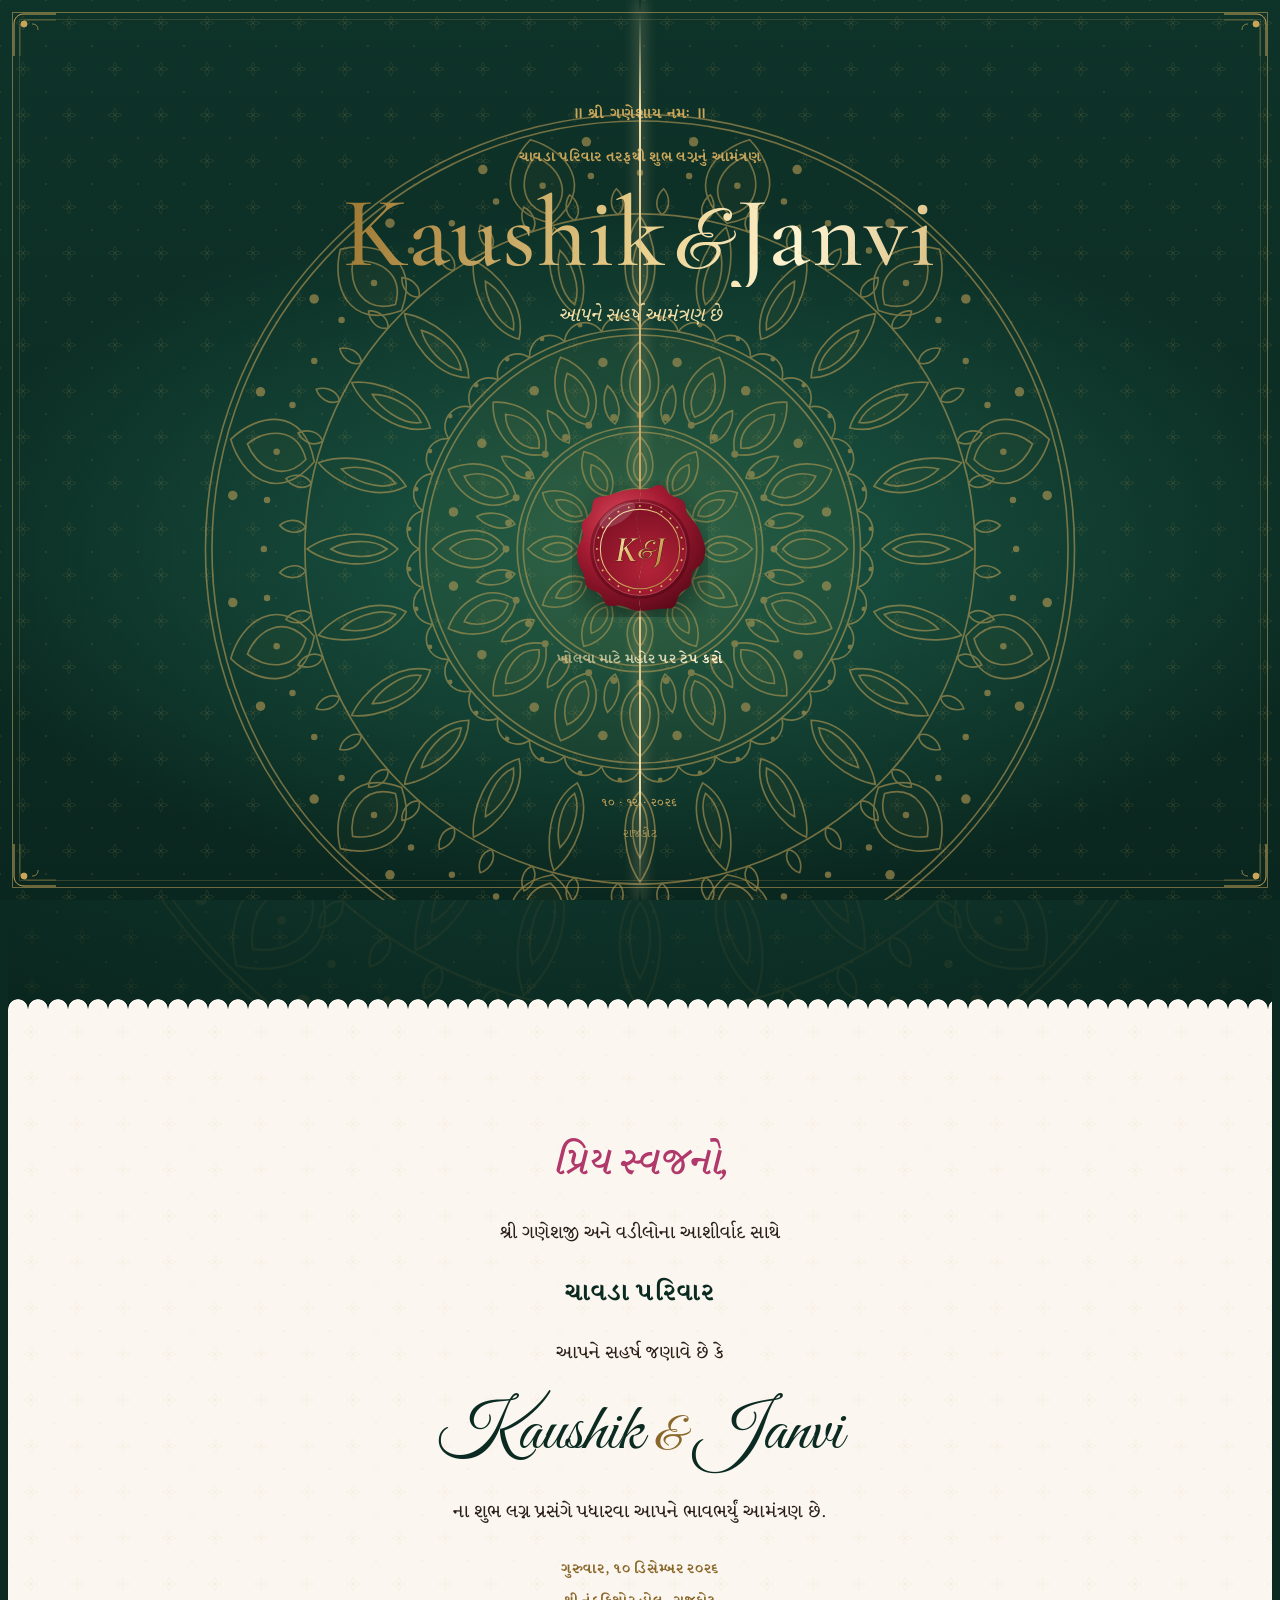
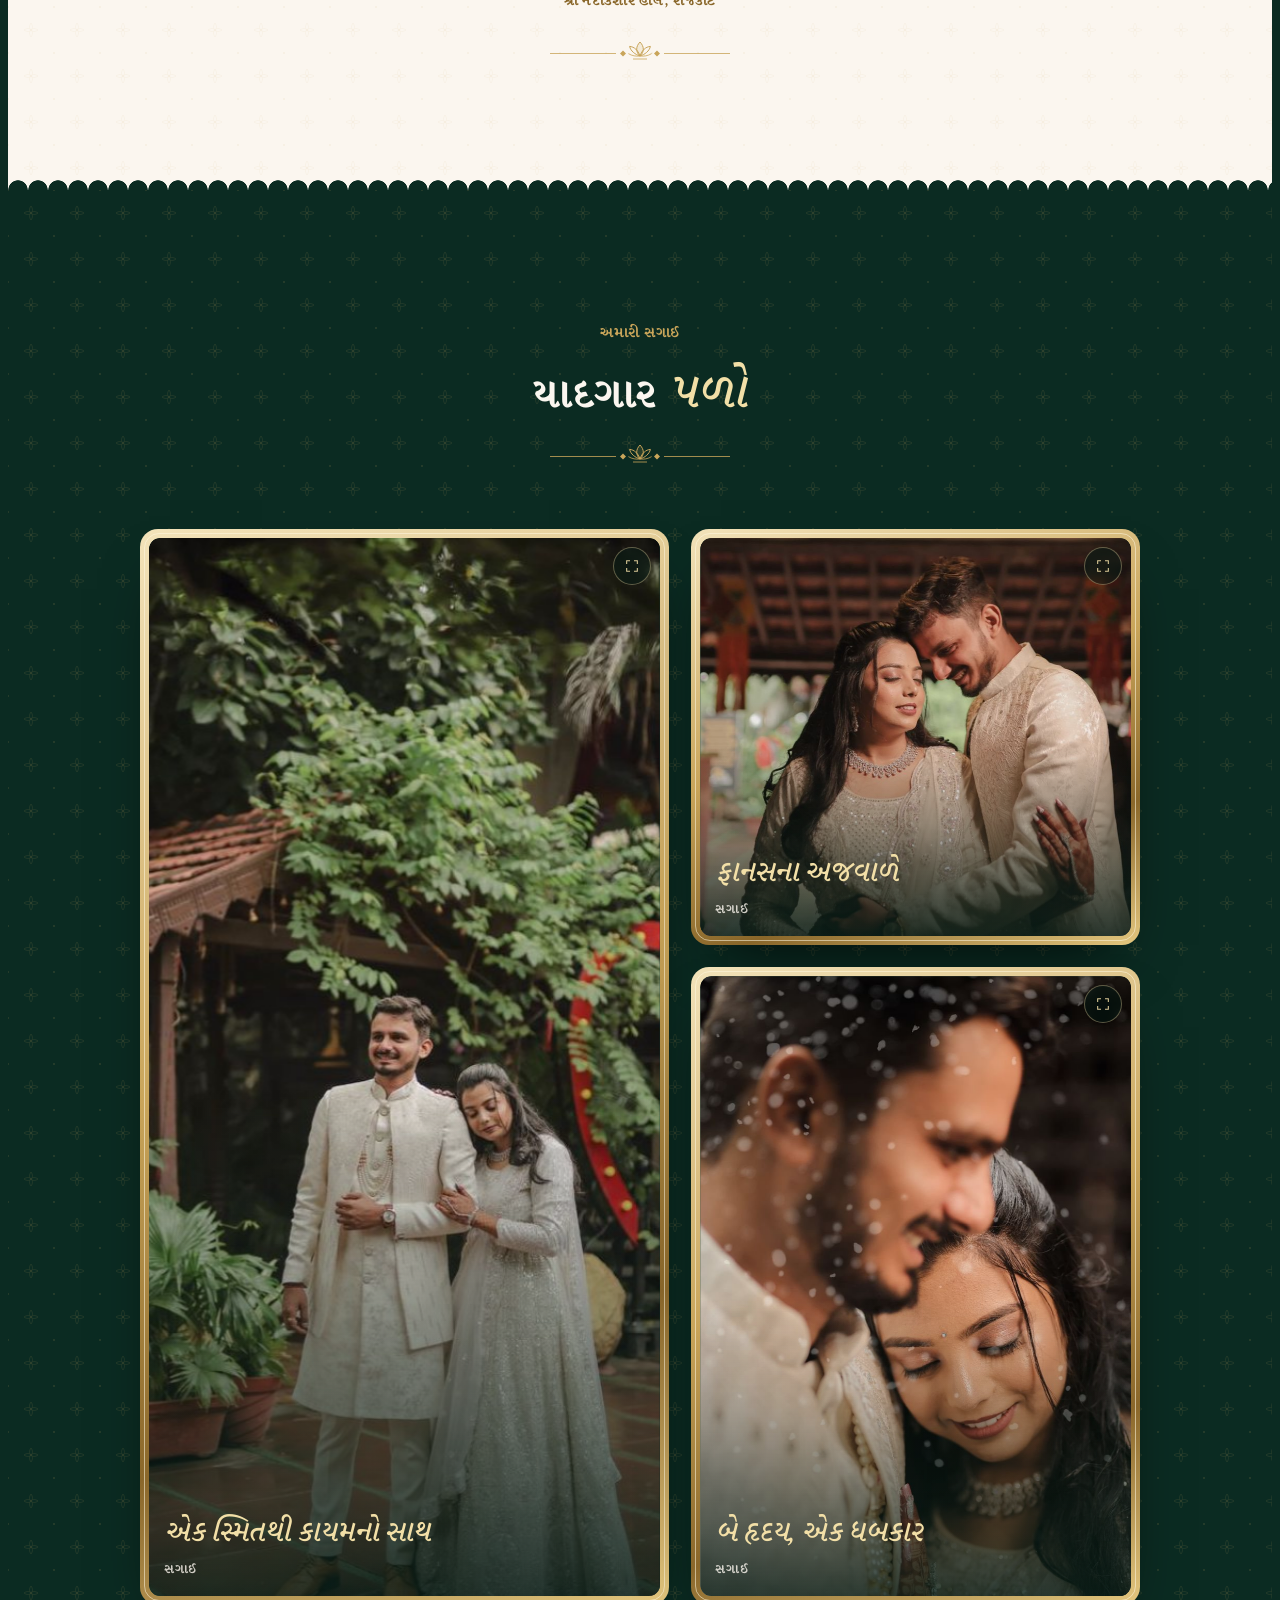
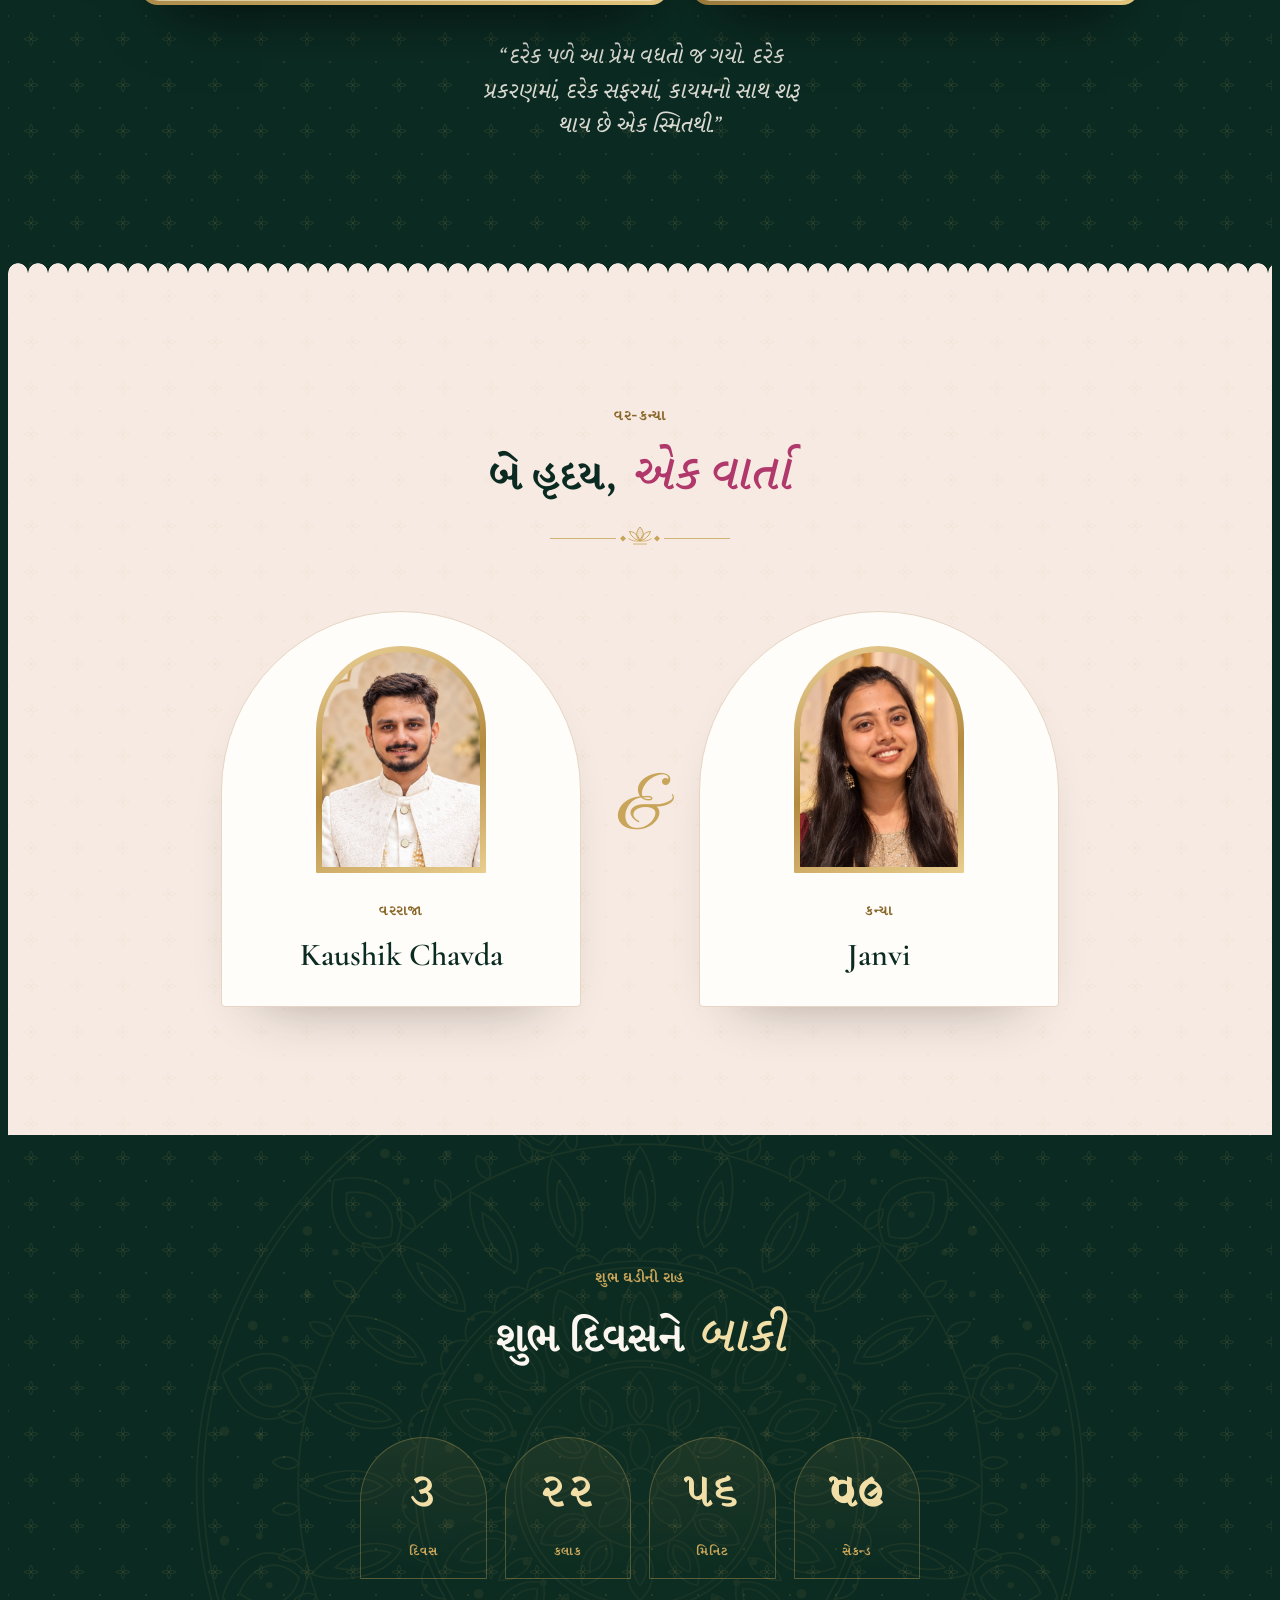
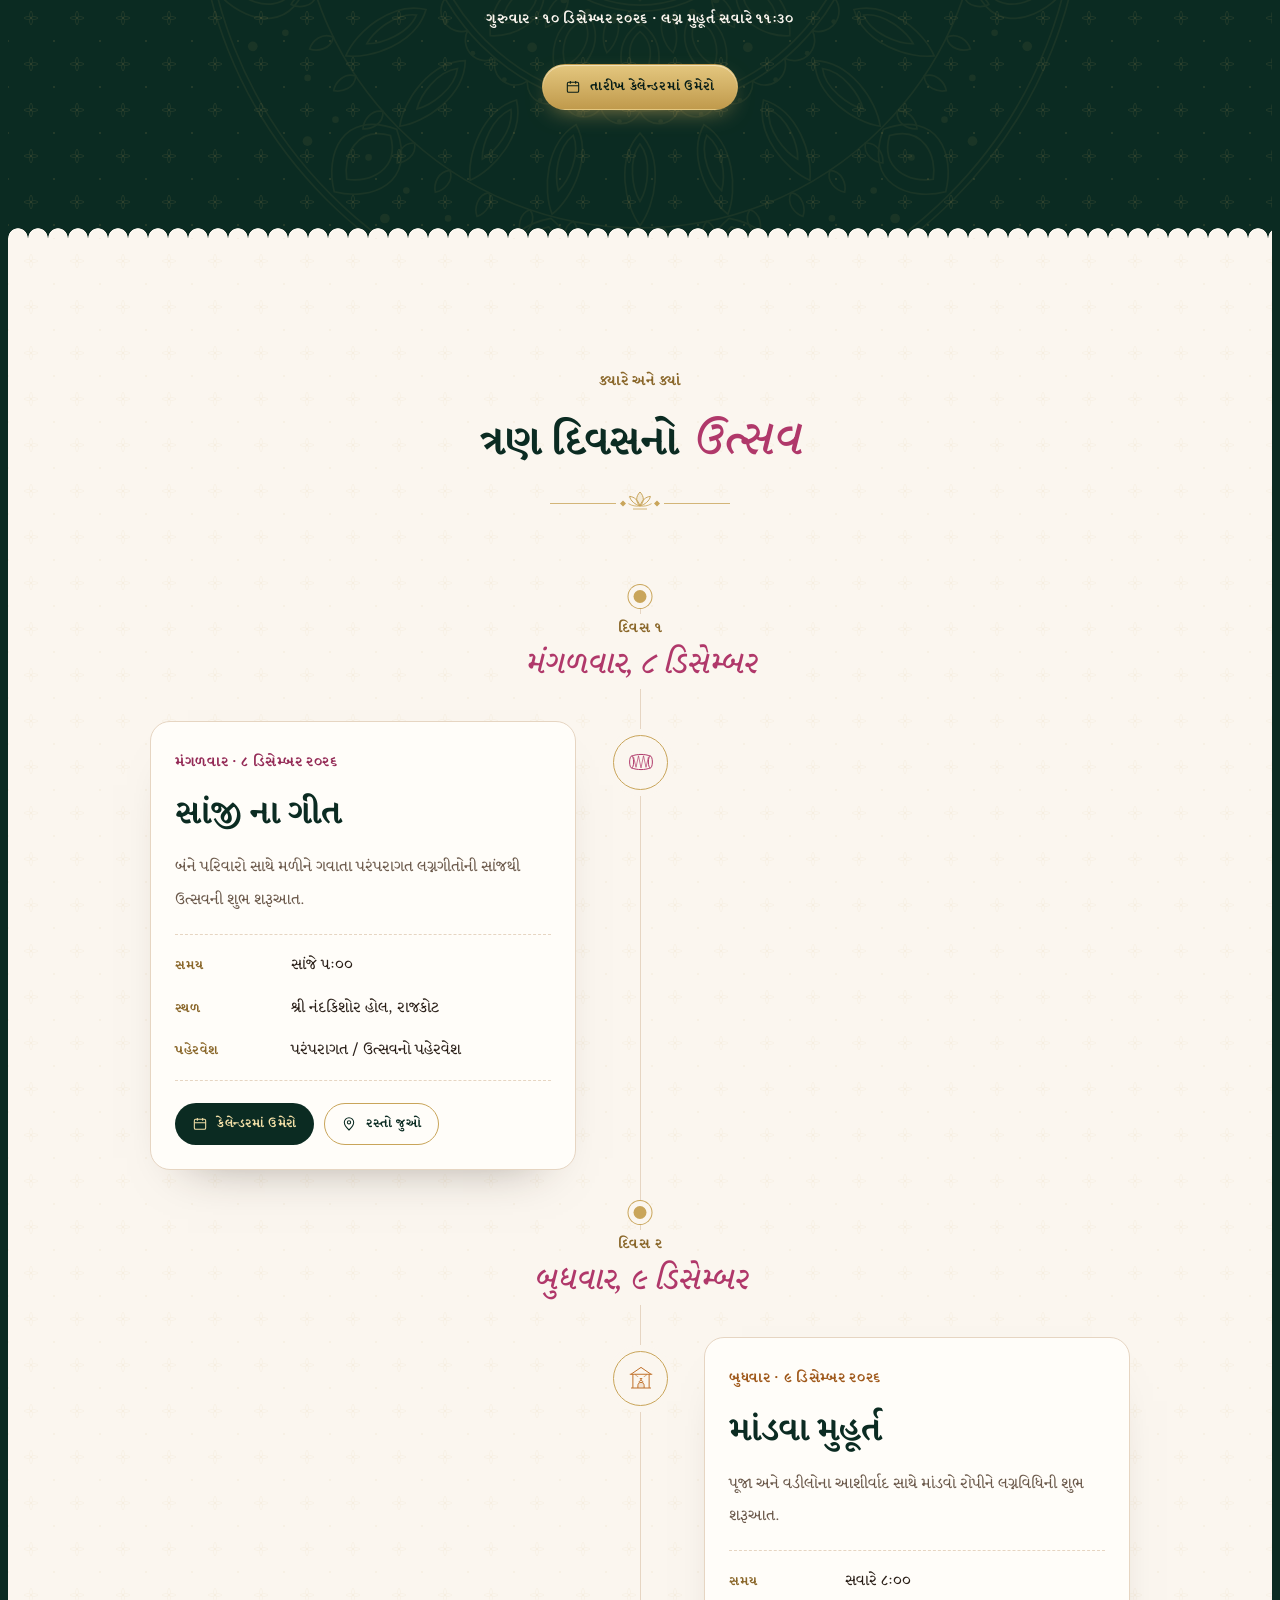
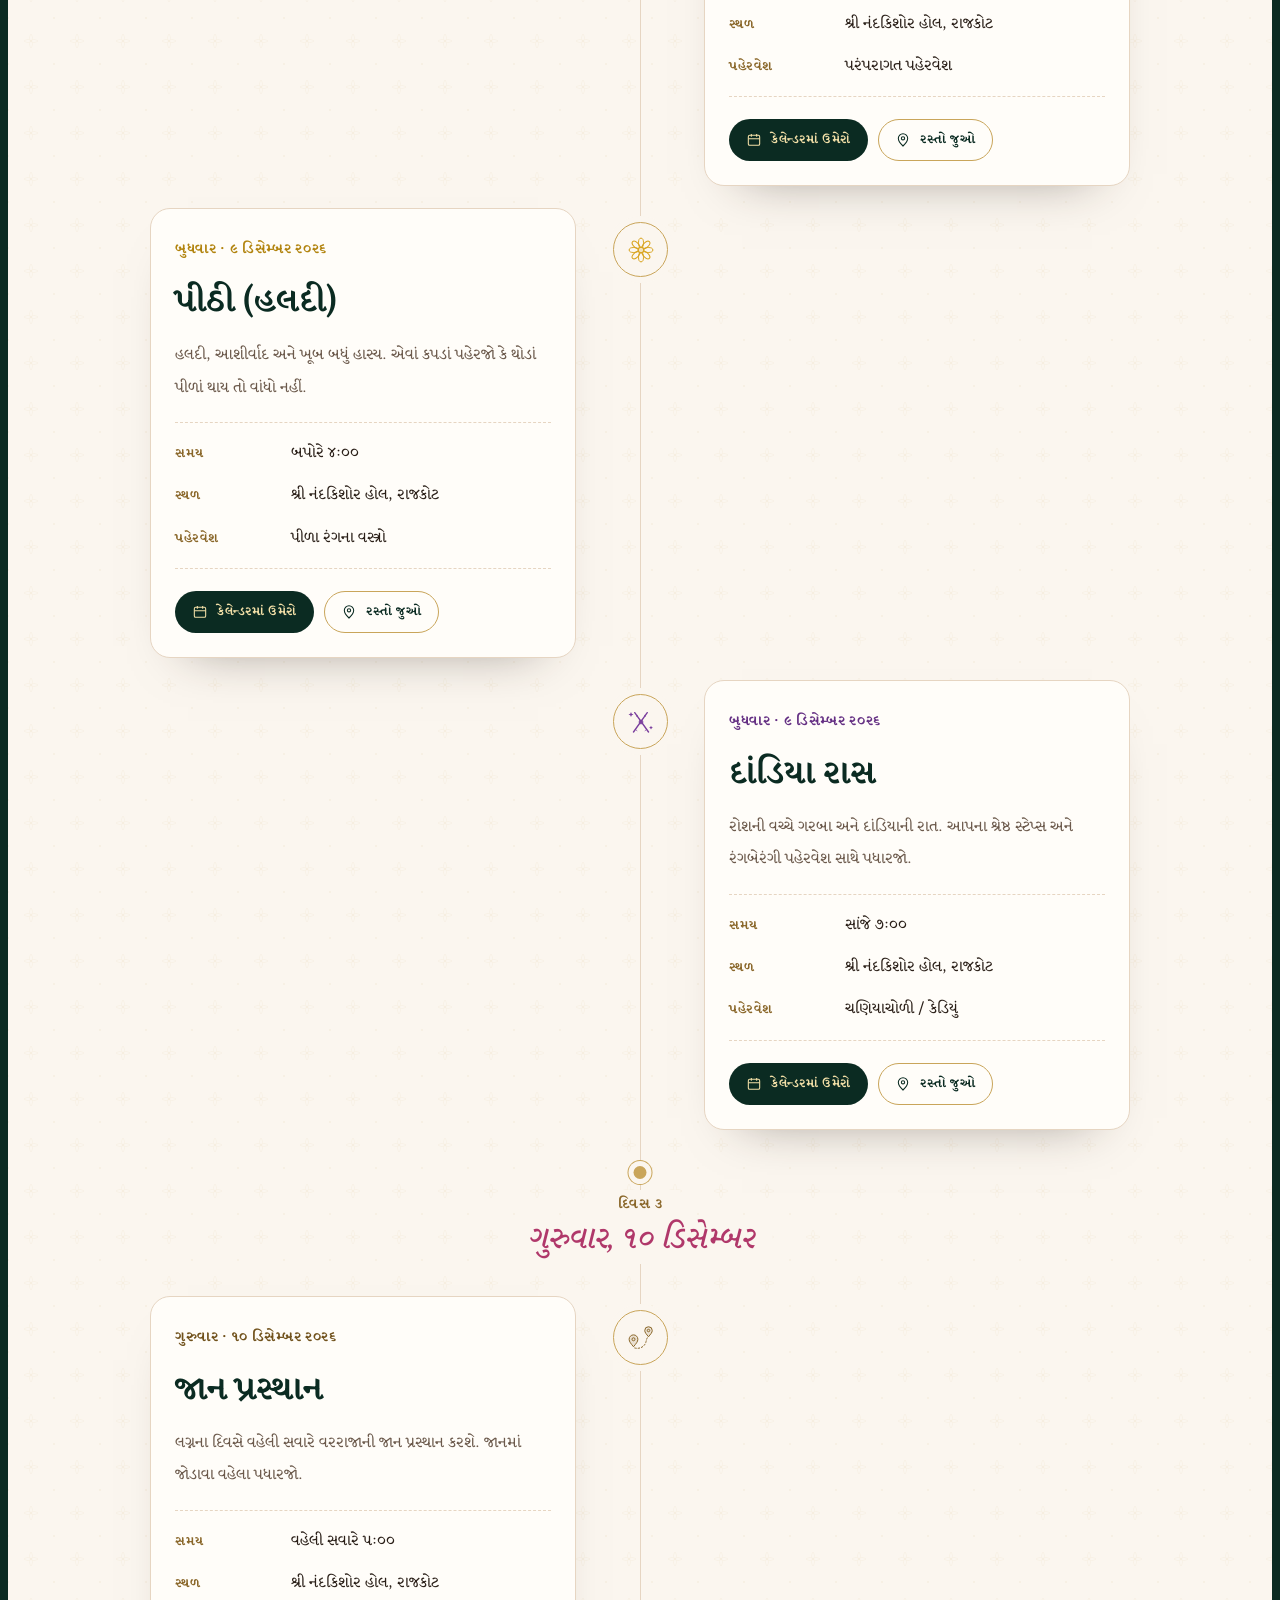
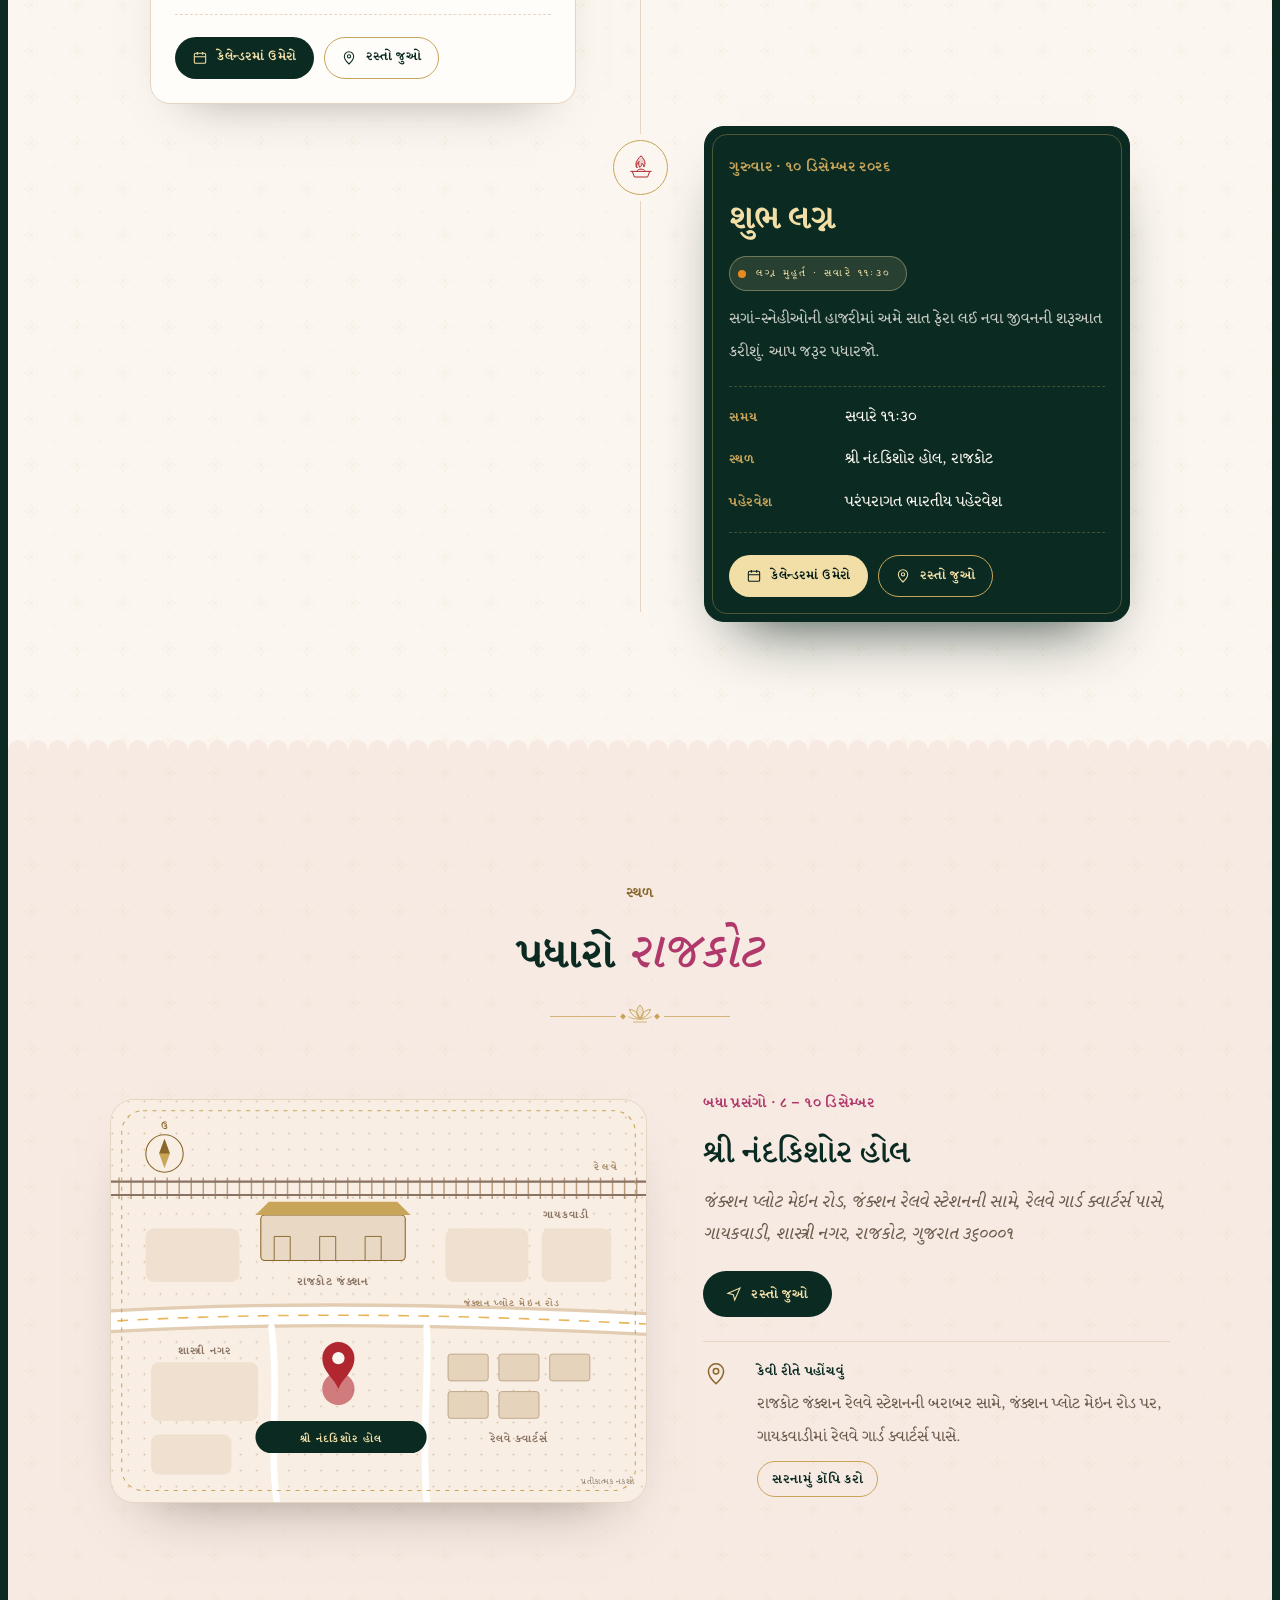
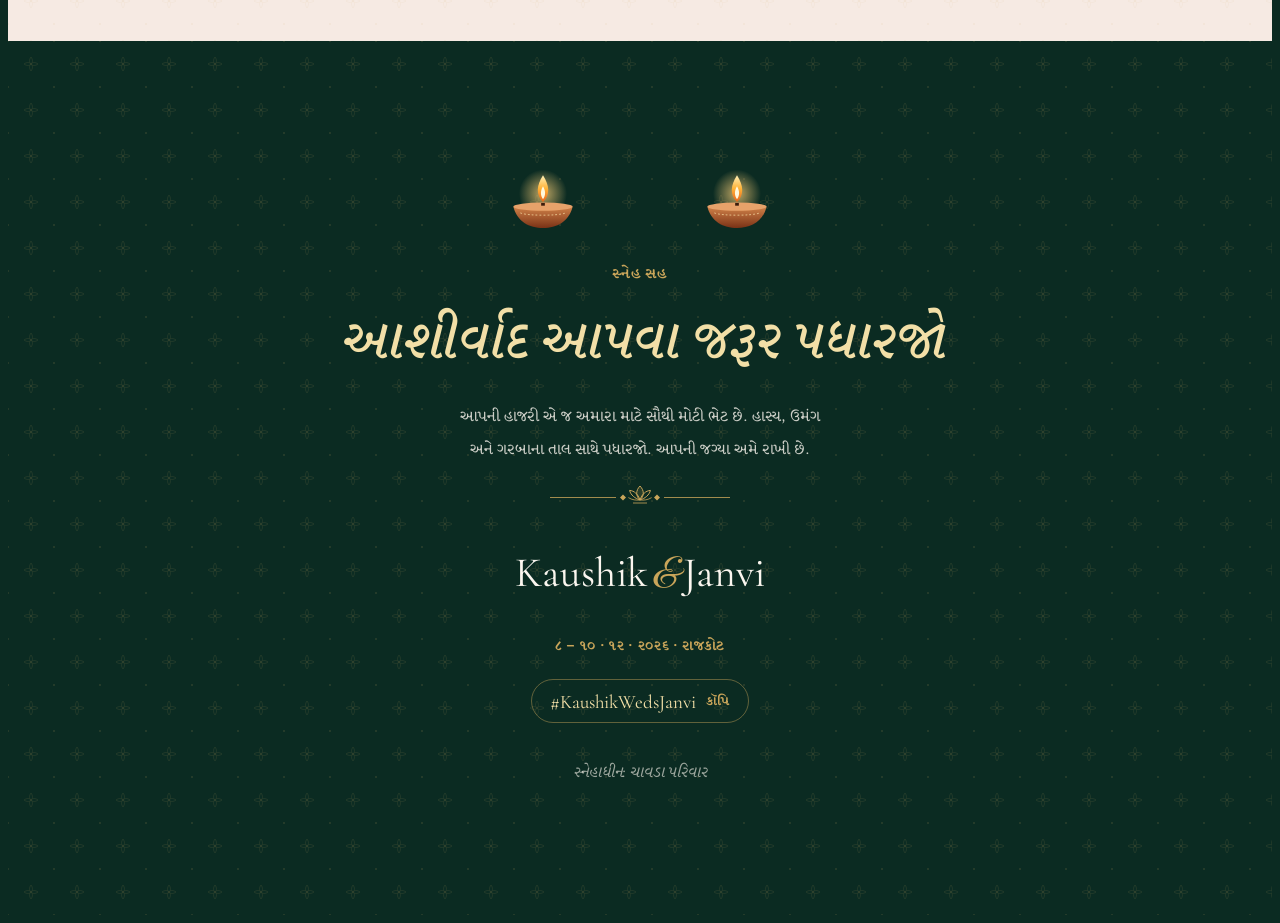
==== commit 70699185: "Add Kudmayi as background music, starting when the seal is tapped Co-Authored-By: Claude Opus 5.5 <n" ====
--- a/gu/index.html
+++ b/gu/index.html
@@ -231,7 +231,7 @@
   <p class="lb-count" id="lbCount">1 / 3</p>
 </div>
 
-<script src="app.js?9293aaf4"></script>
+<script src="app.js?125209db"></script>
 
 
 
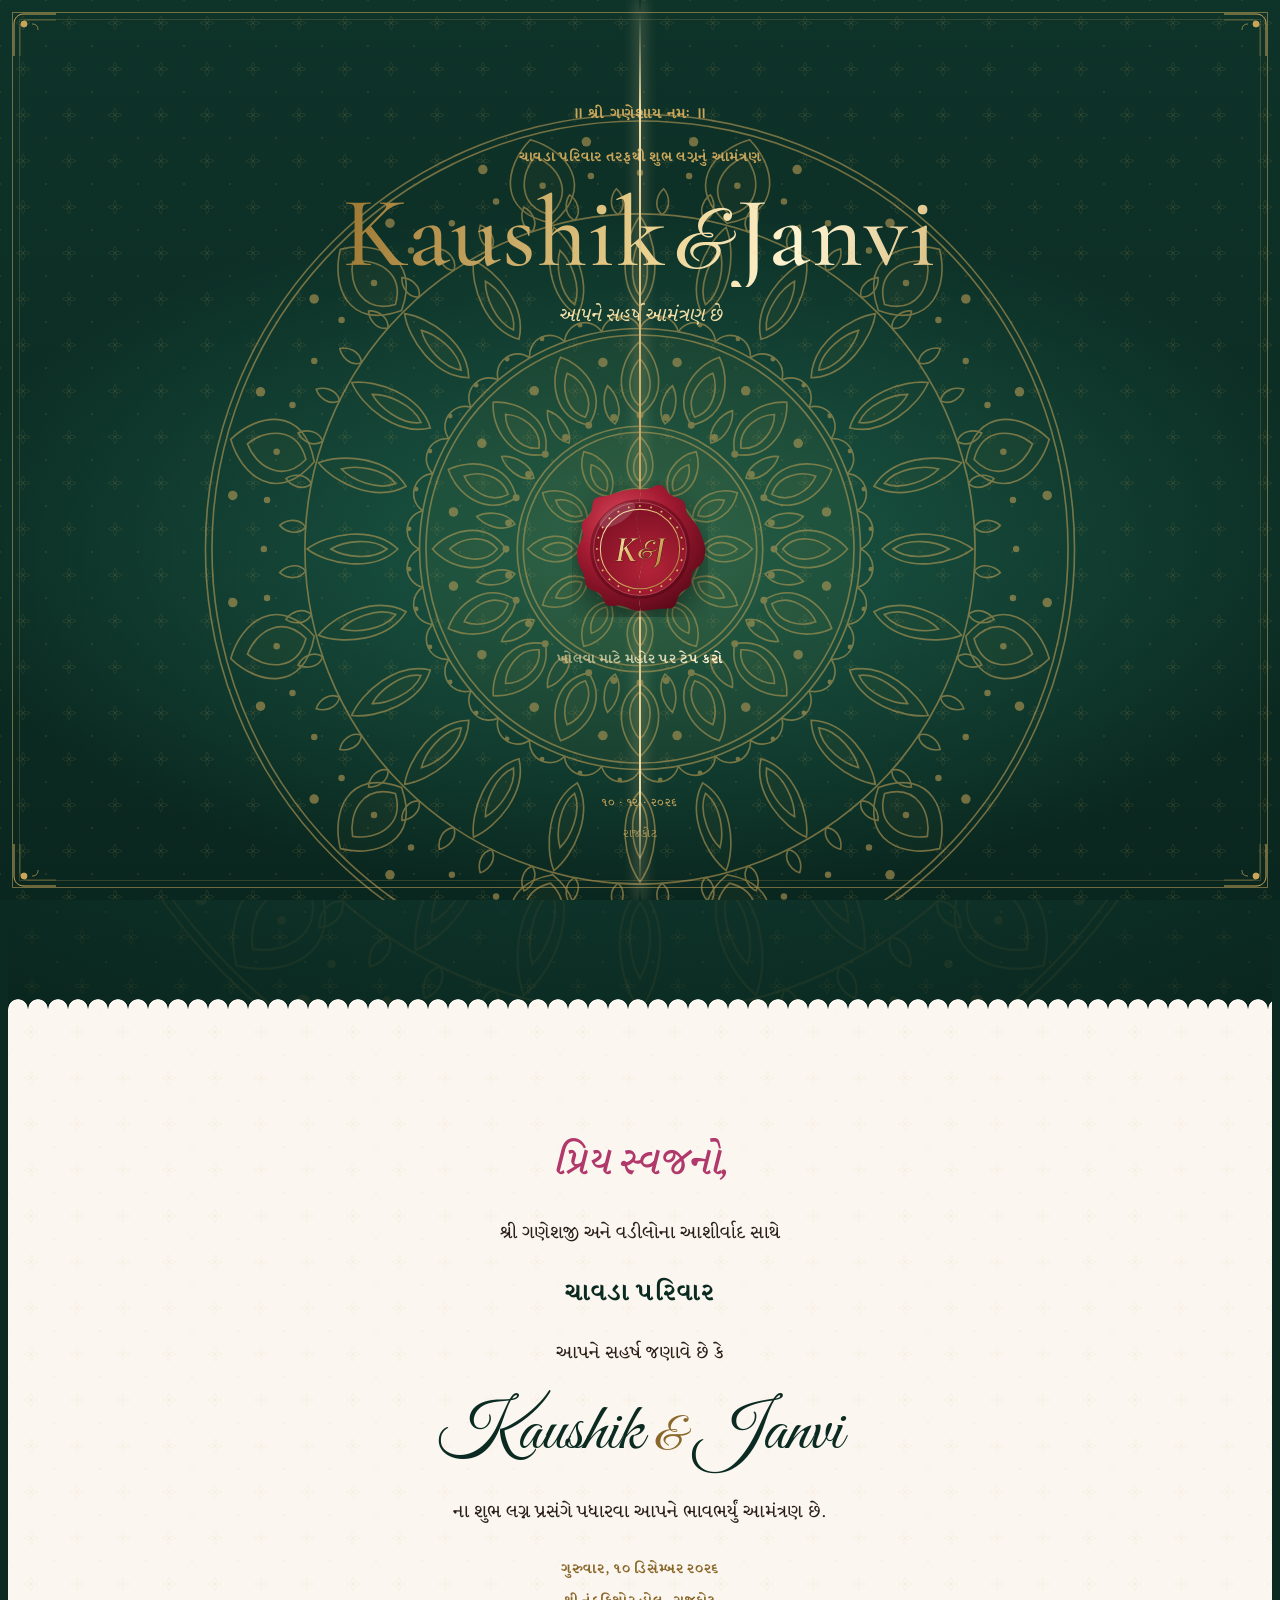
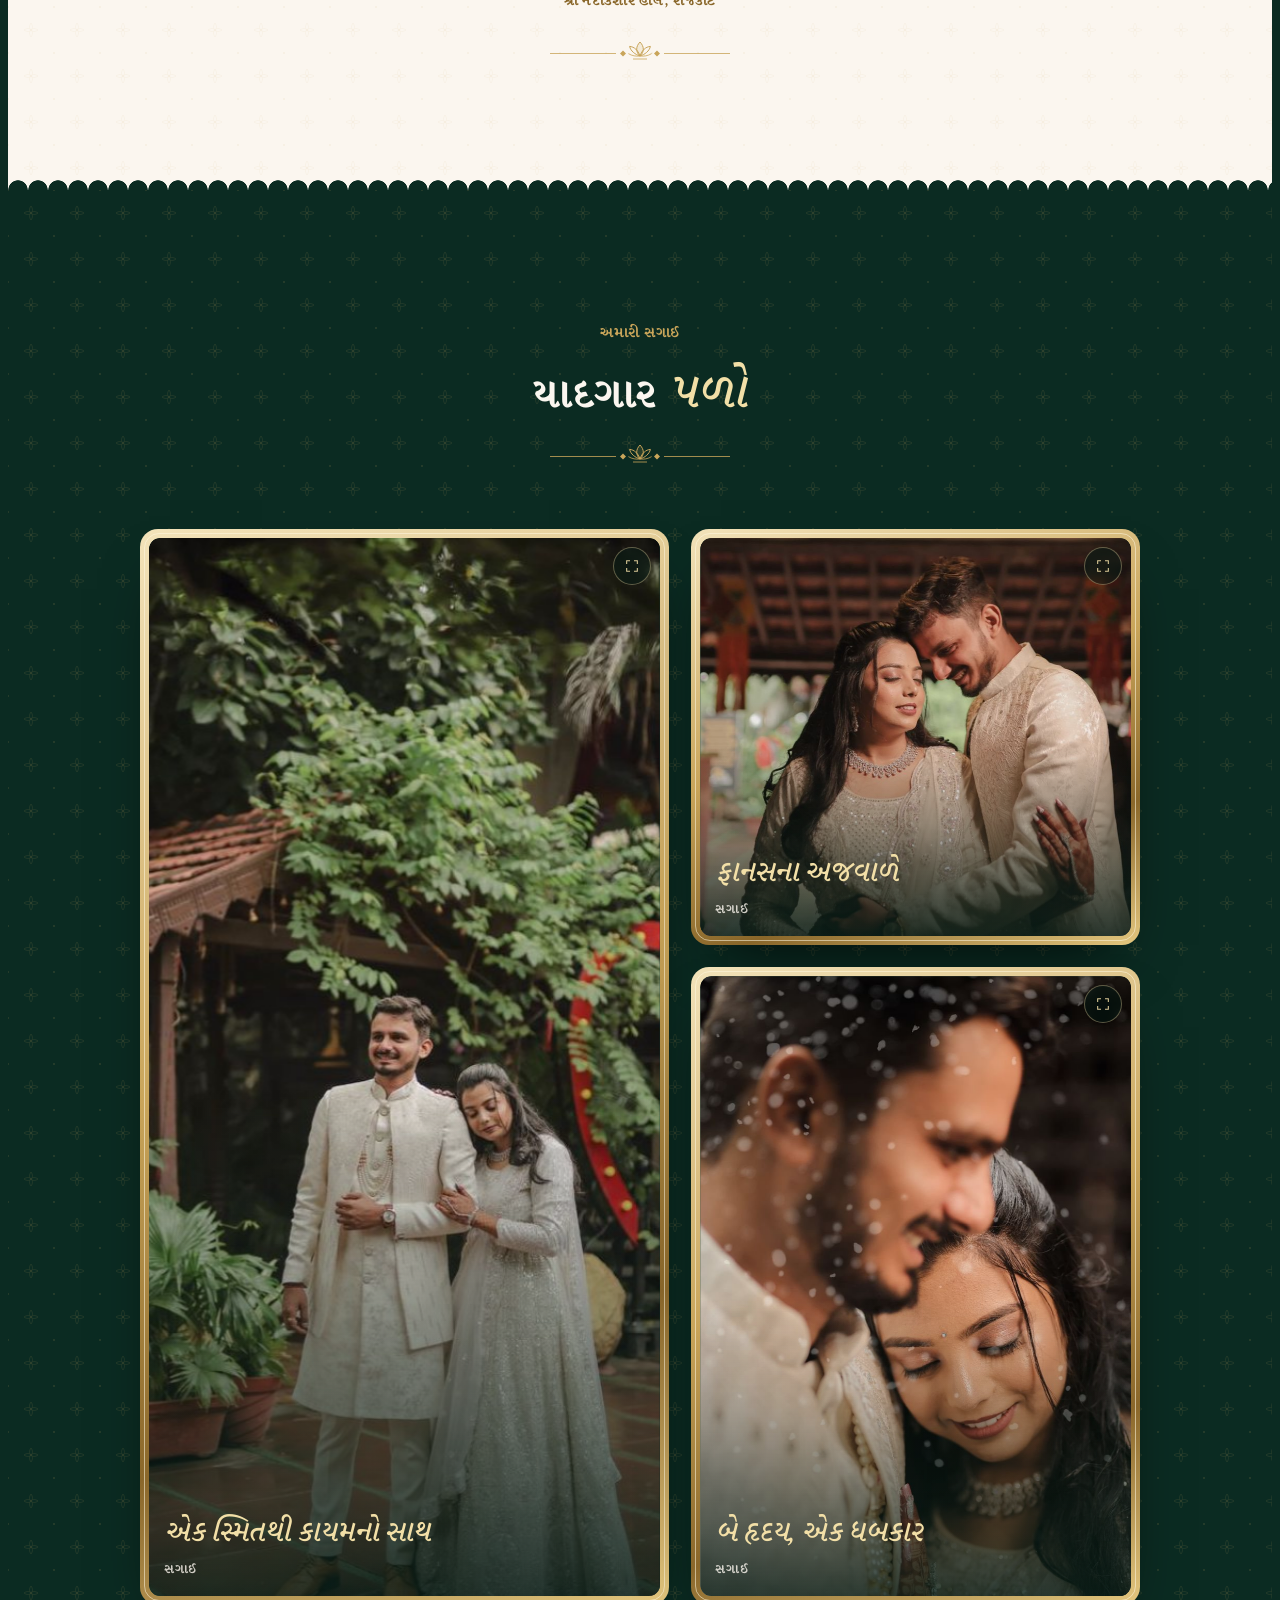
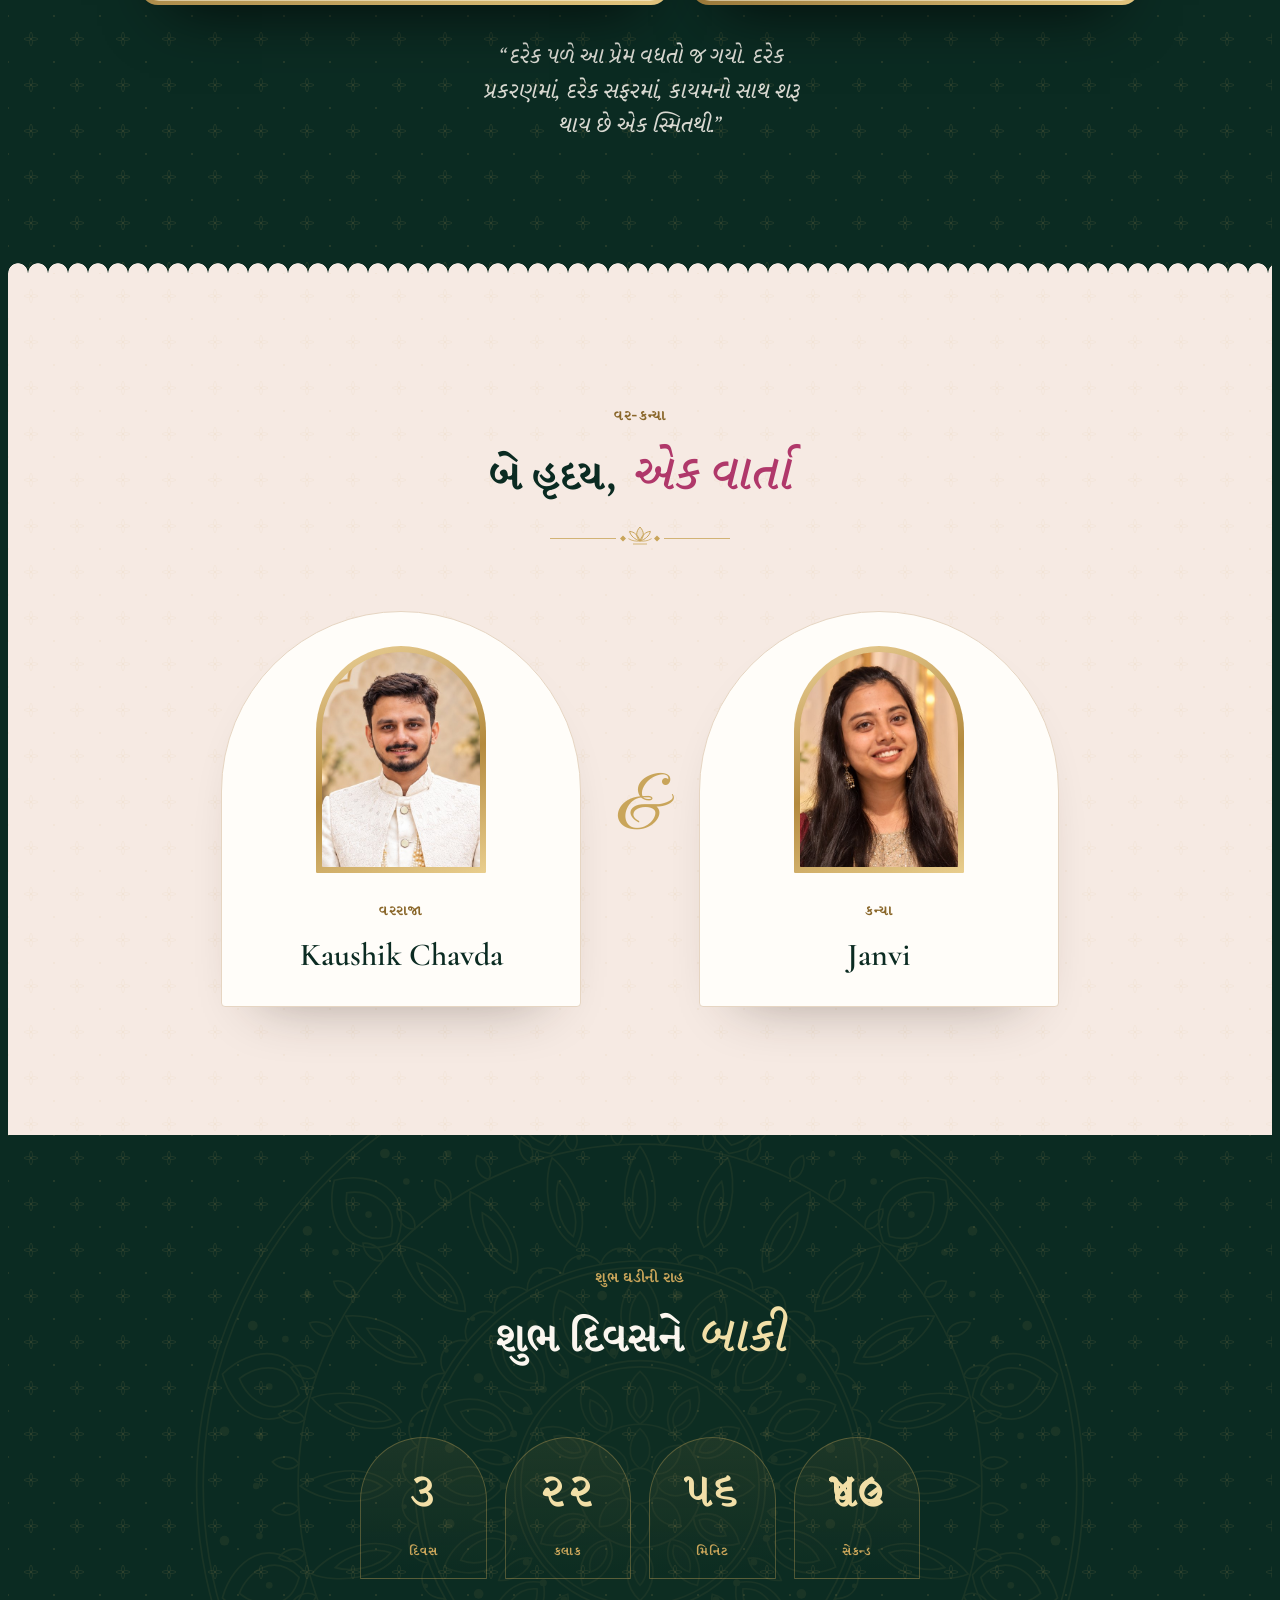
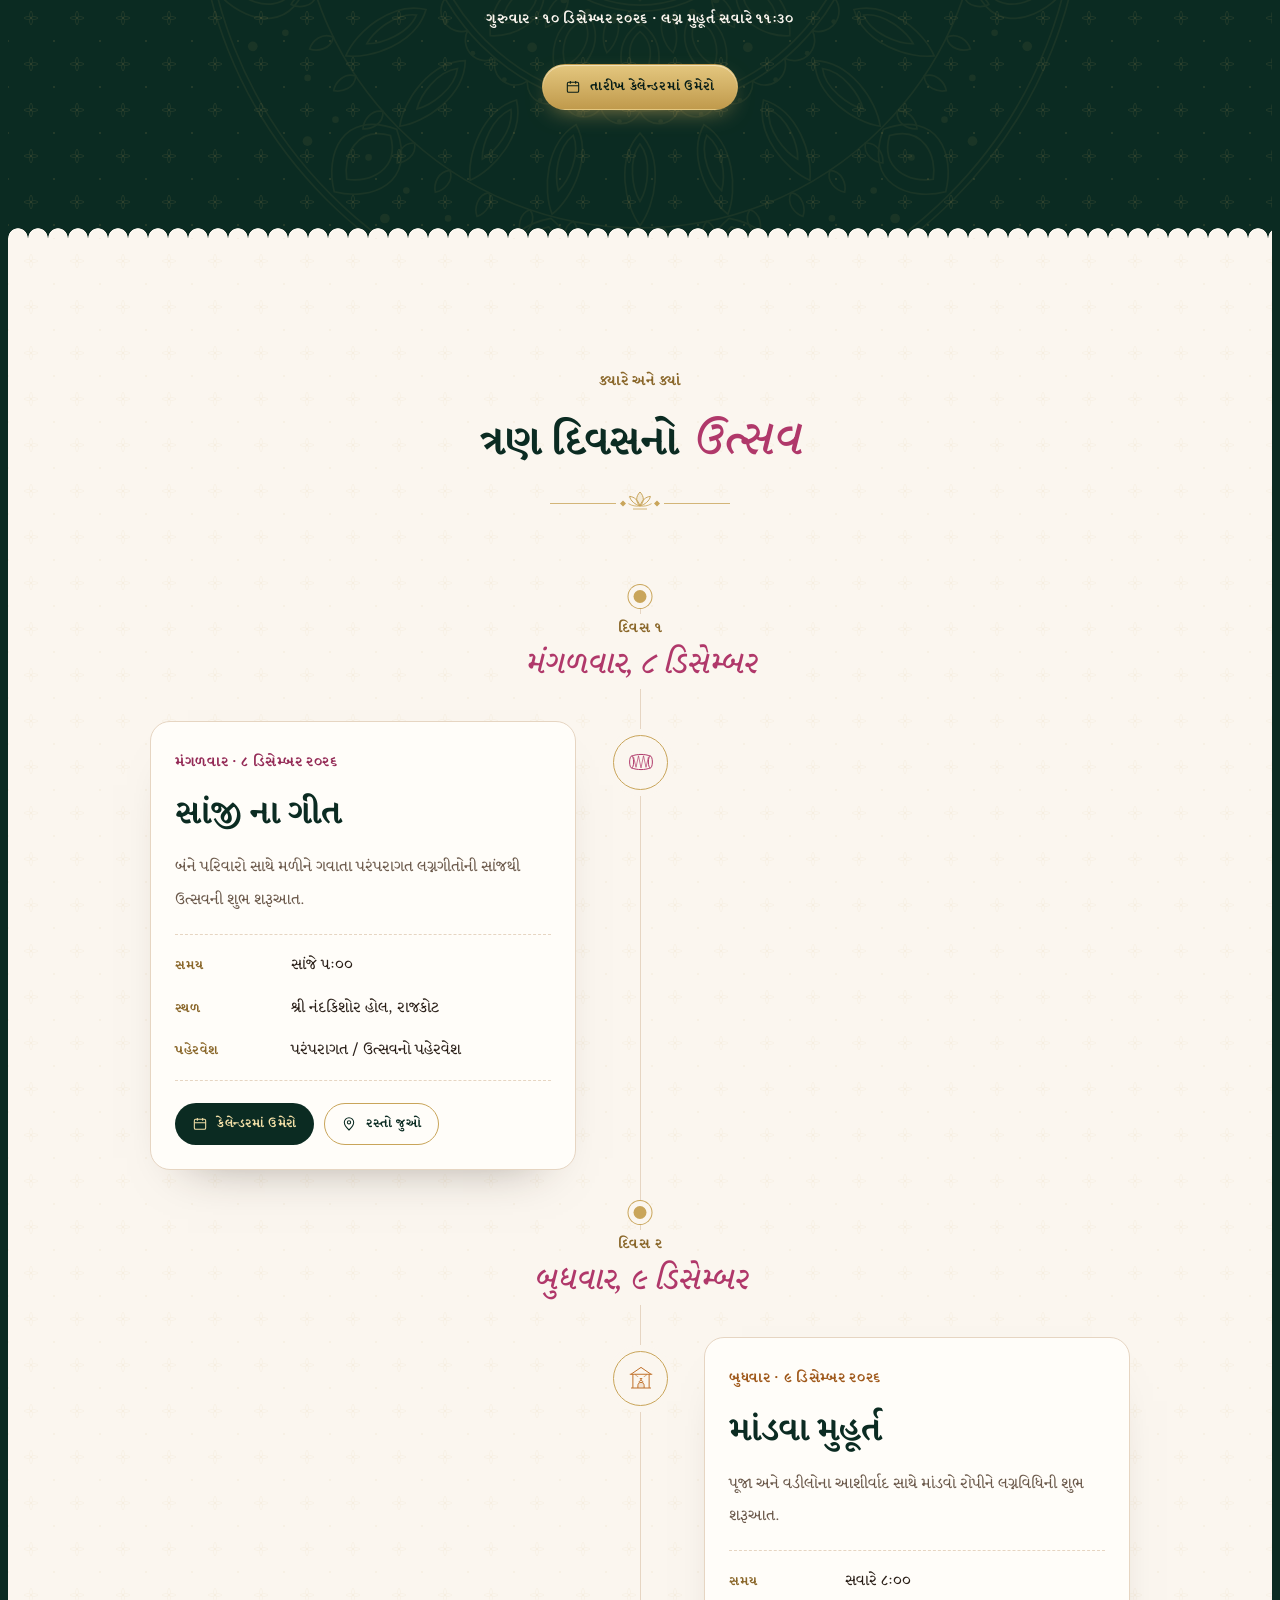
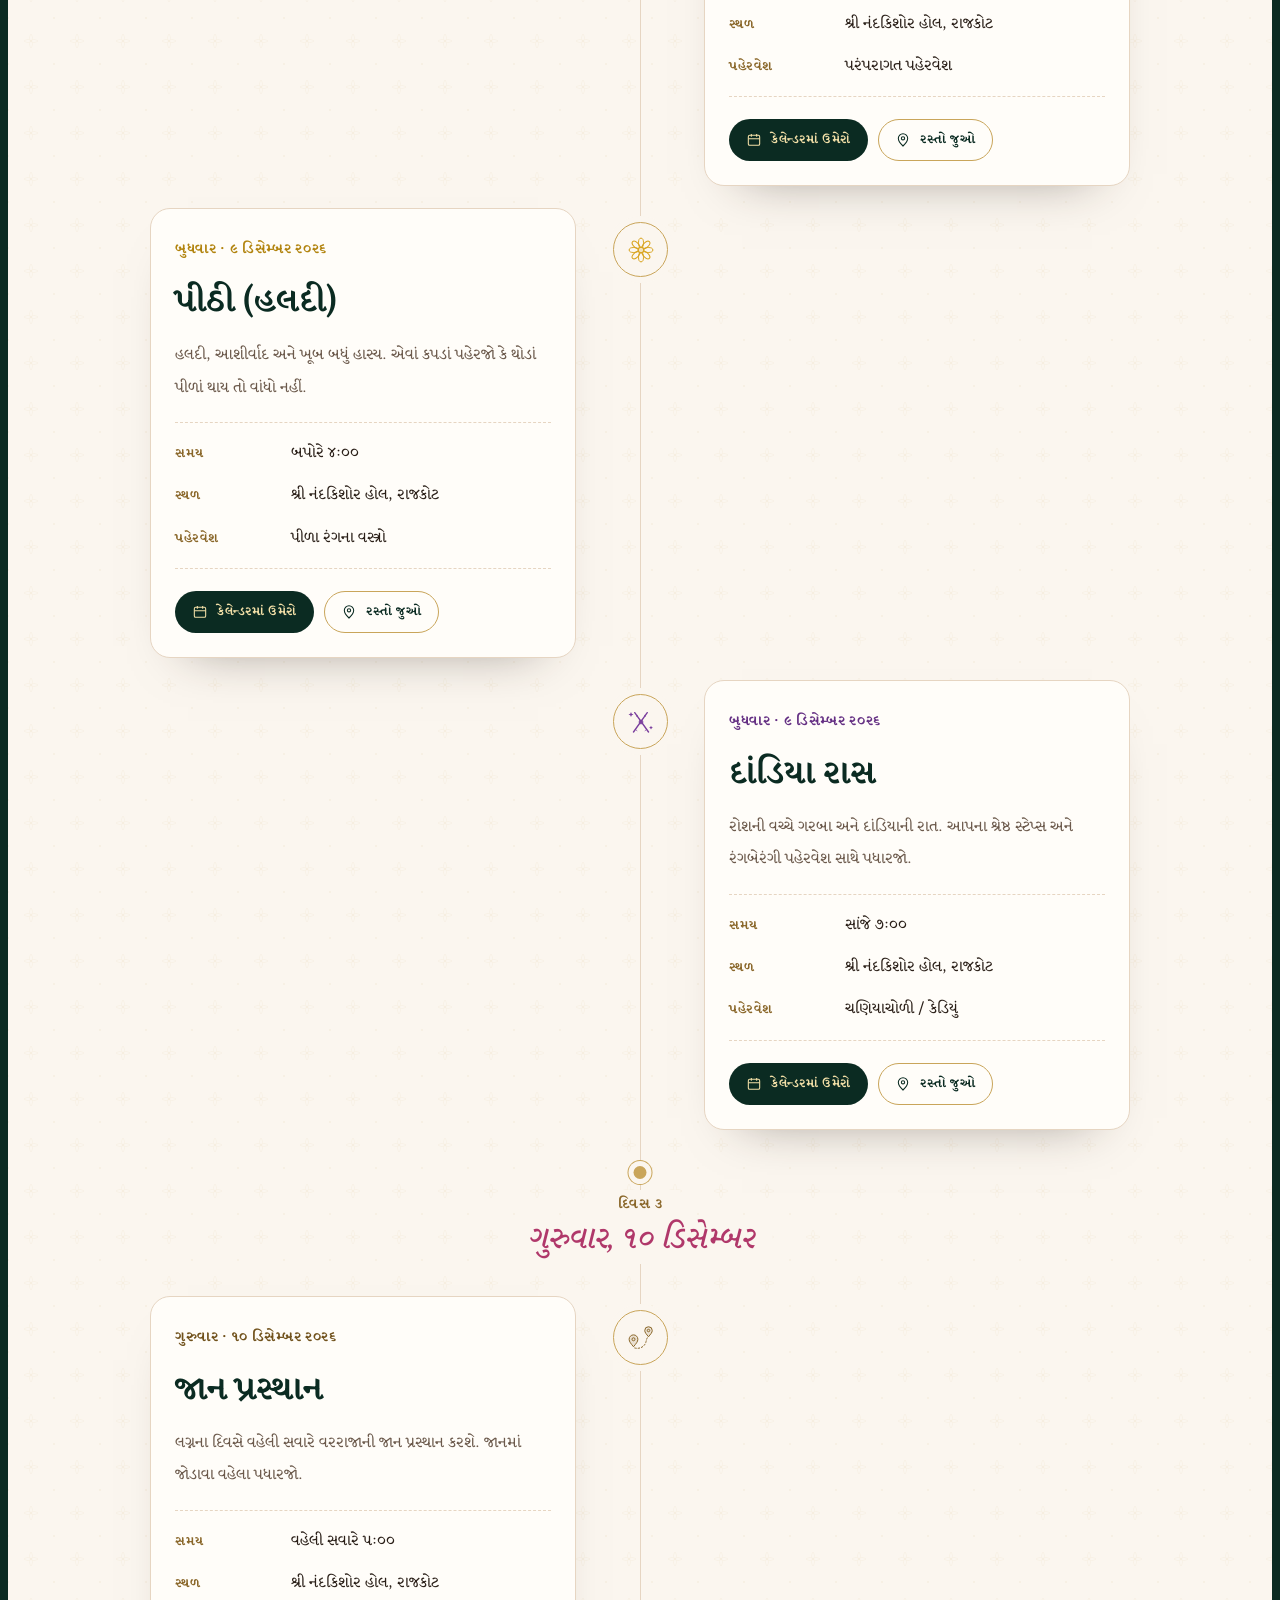
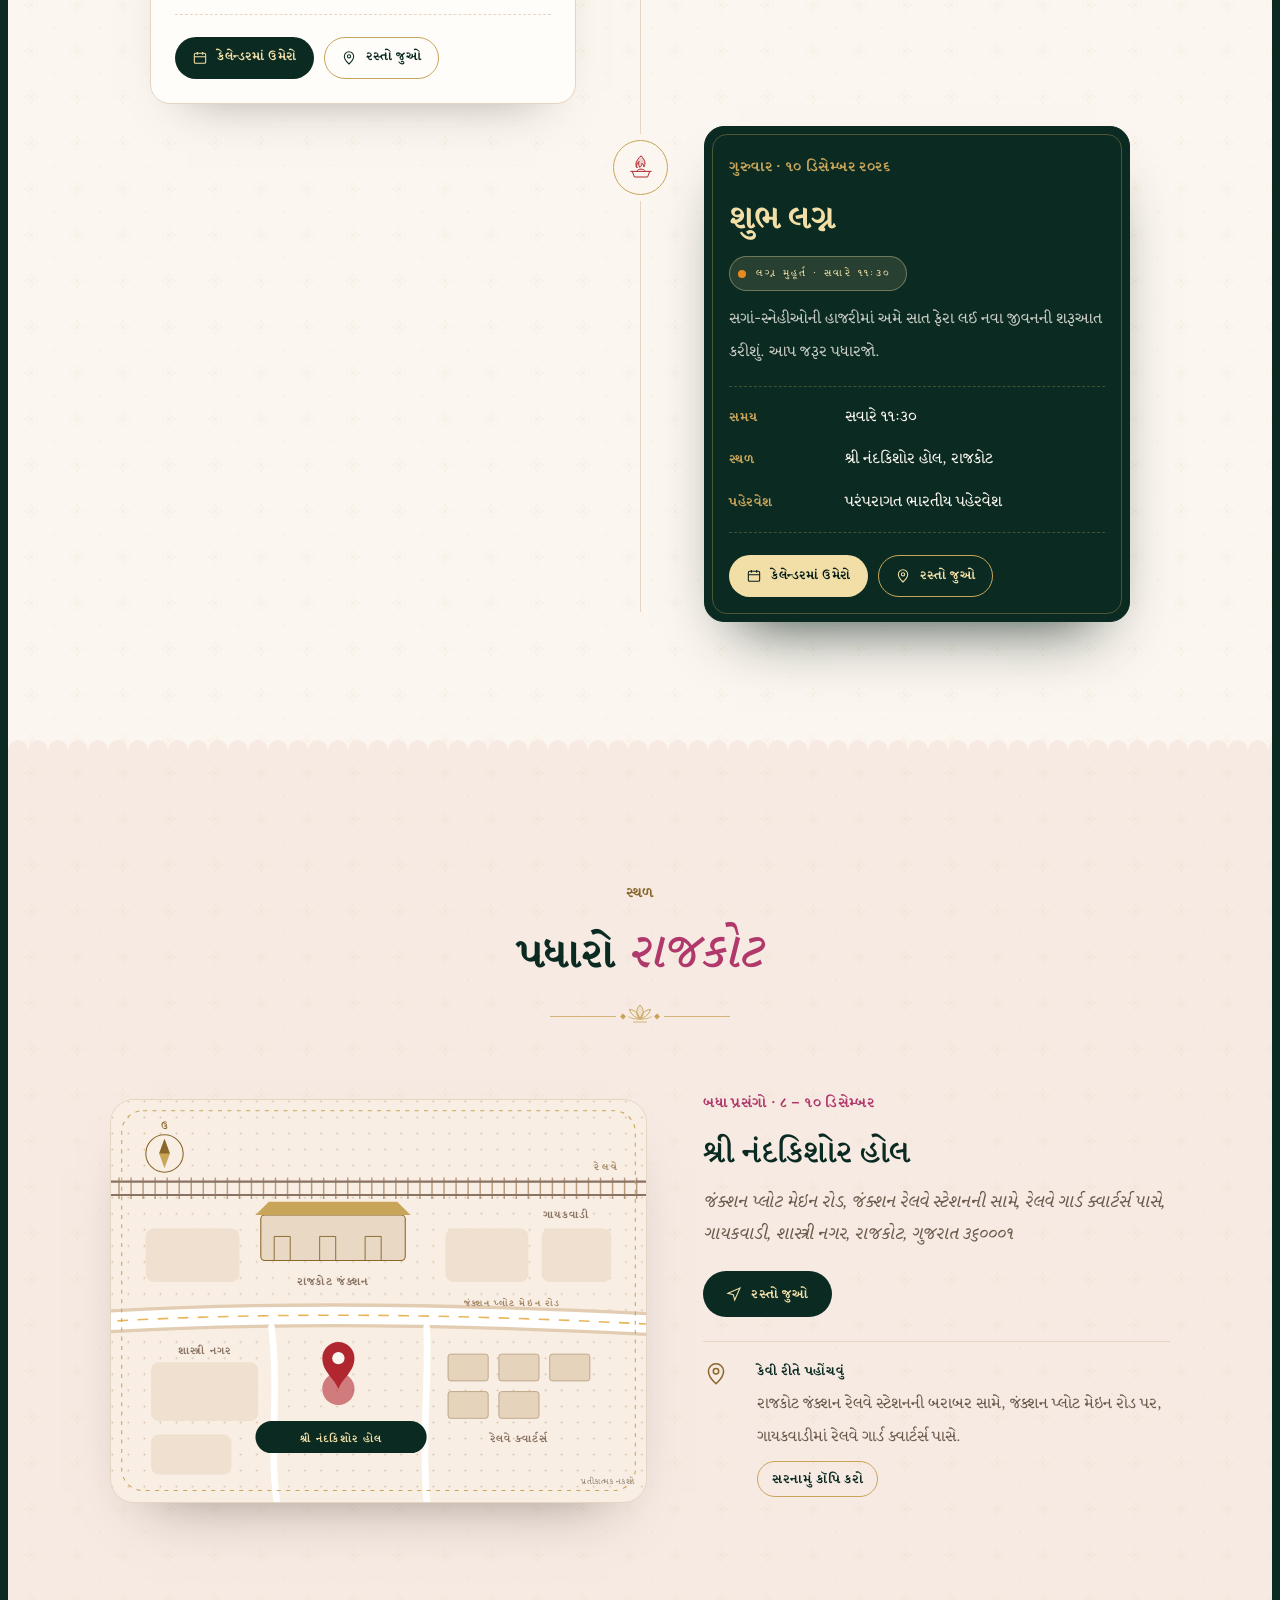
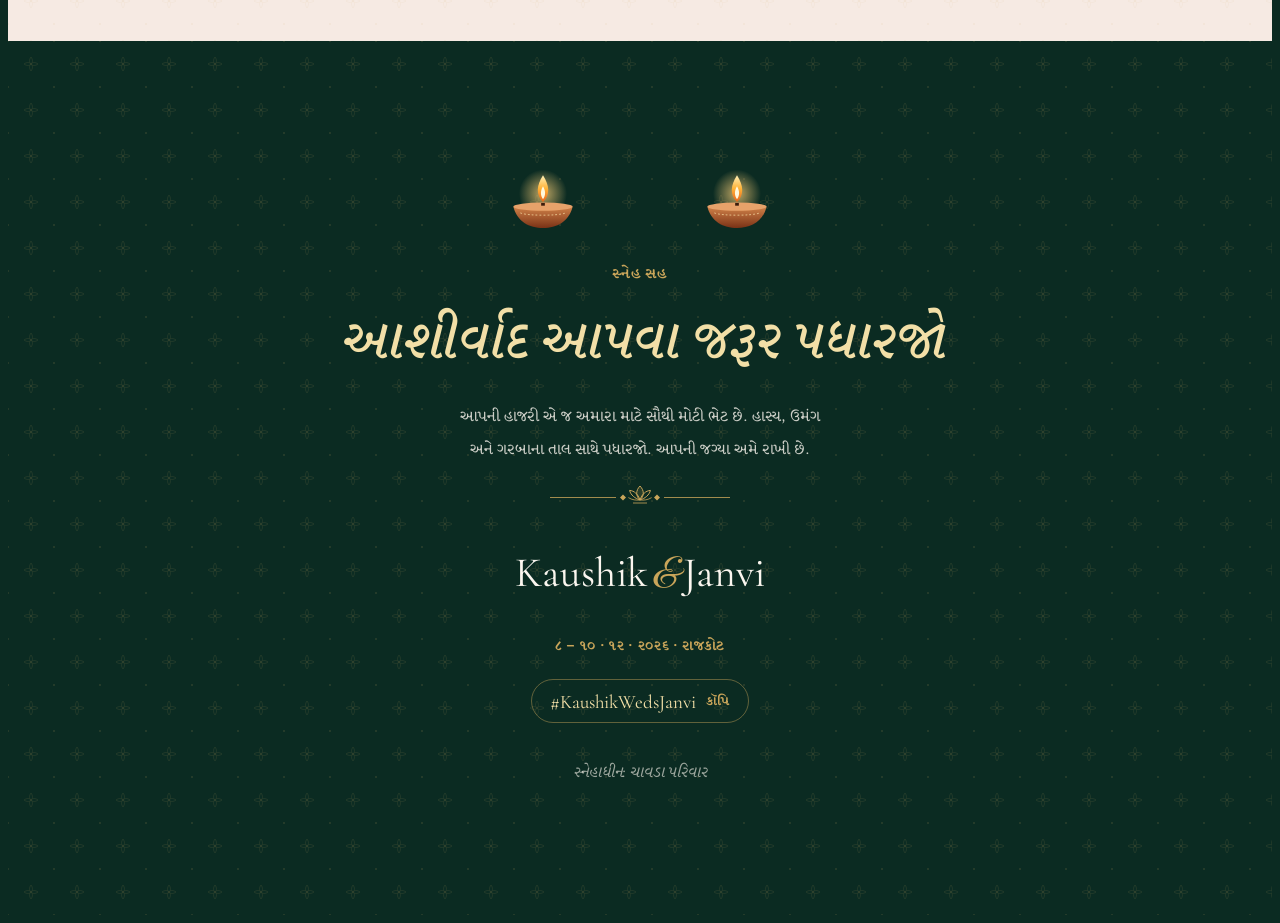
==== commit c7dbf3d6: "Replace background music with Tenu Leke Co-Authored-By: Claude Opus 5.5 <noreply@anthropic.com> Clau" ====
--- a/gu/index.html
+++ b/gu/index.html
@@ -231,7 +231,7 @@
   <p class="lb-count" id="lbCount">1 / 3</p>
 </div>
 
-<script src="app.js?125209db"></script>
+<script src="app.js?4b8bb8d5"></script>
 
 
 
